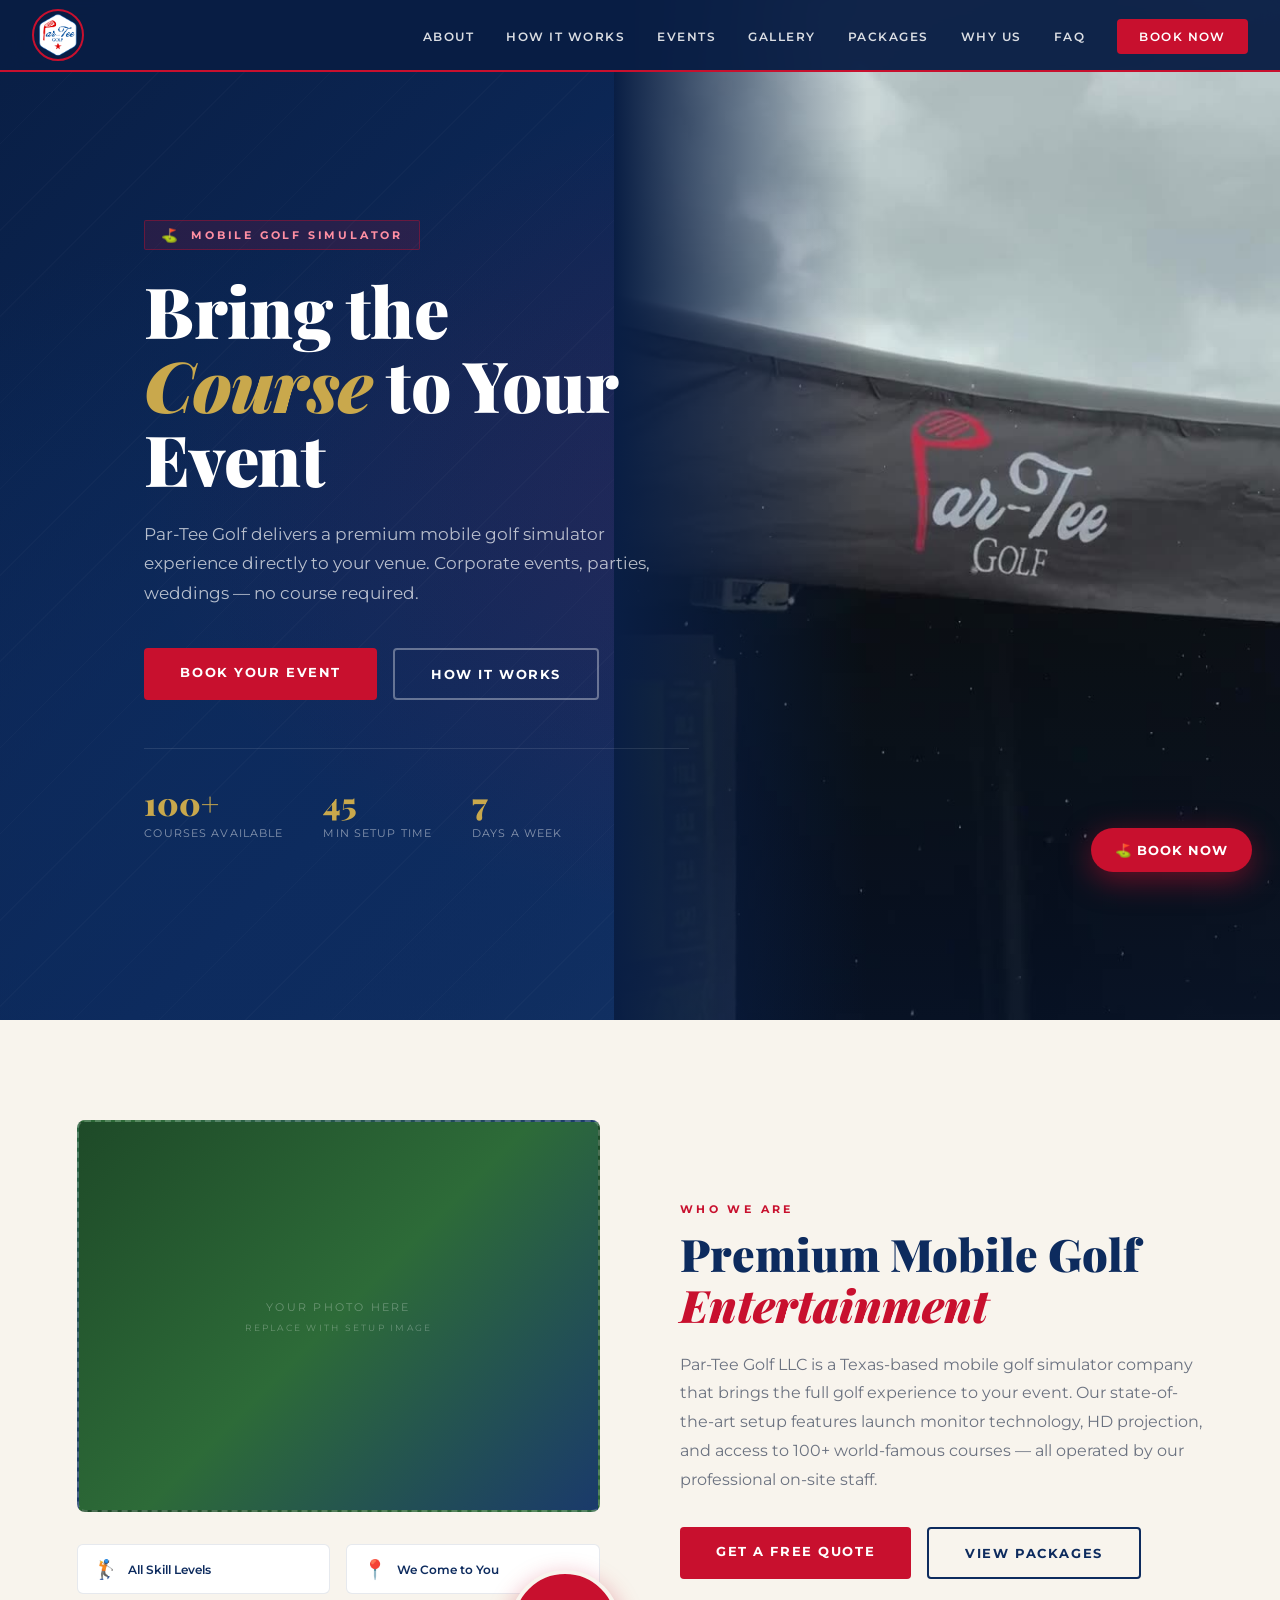
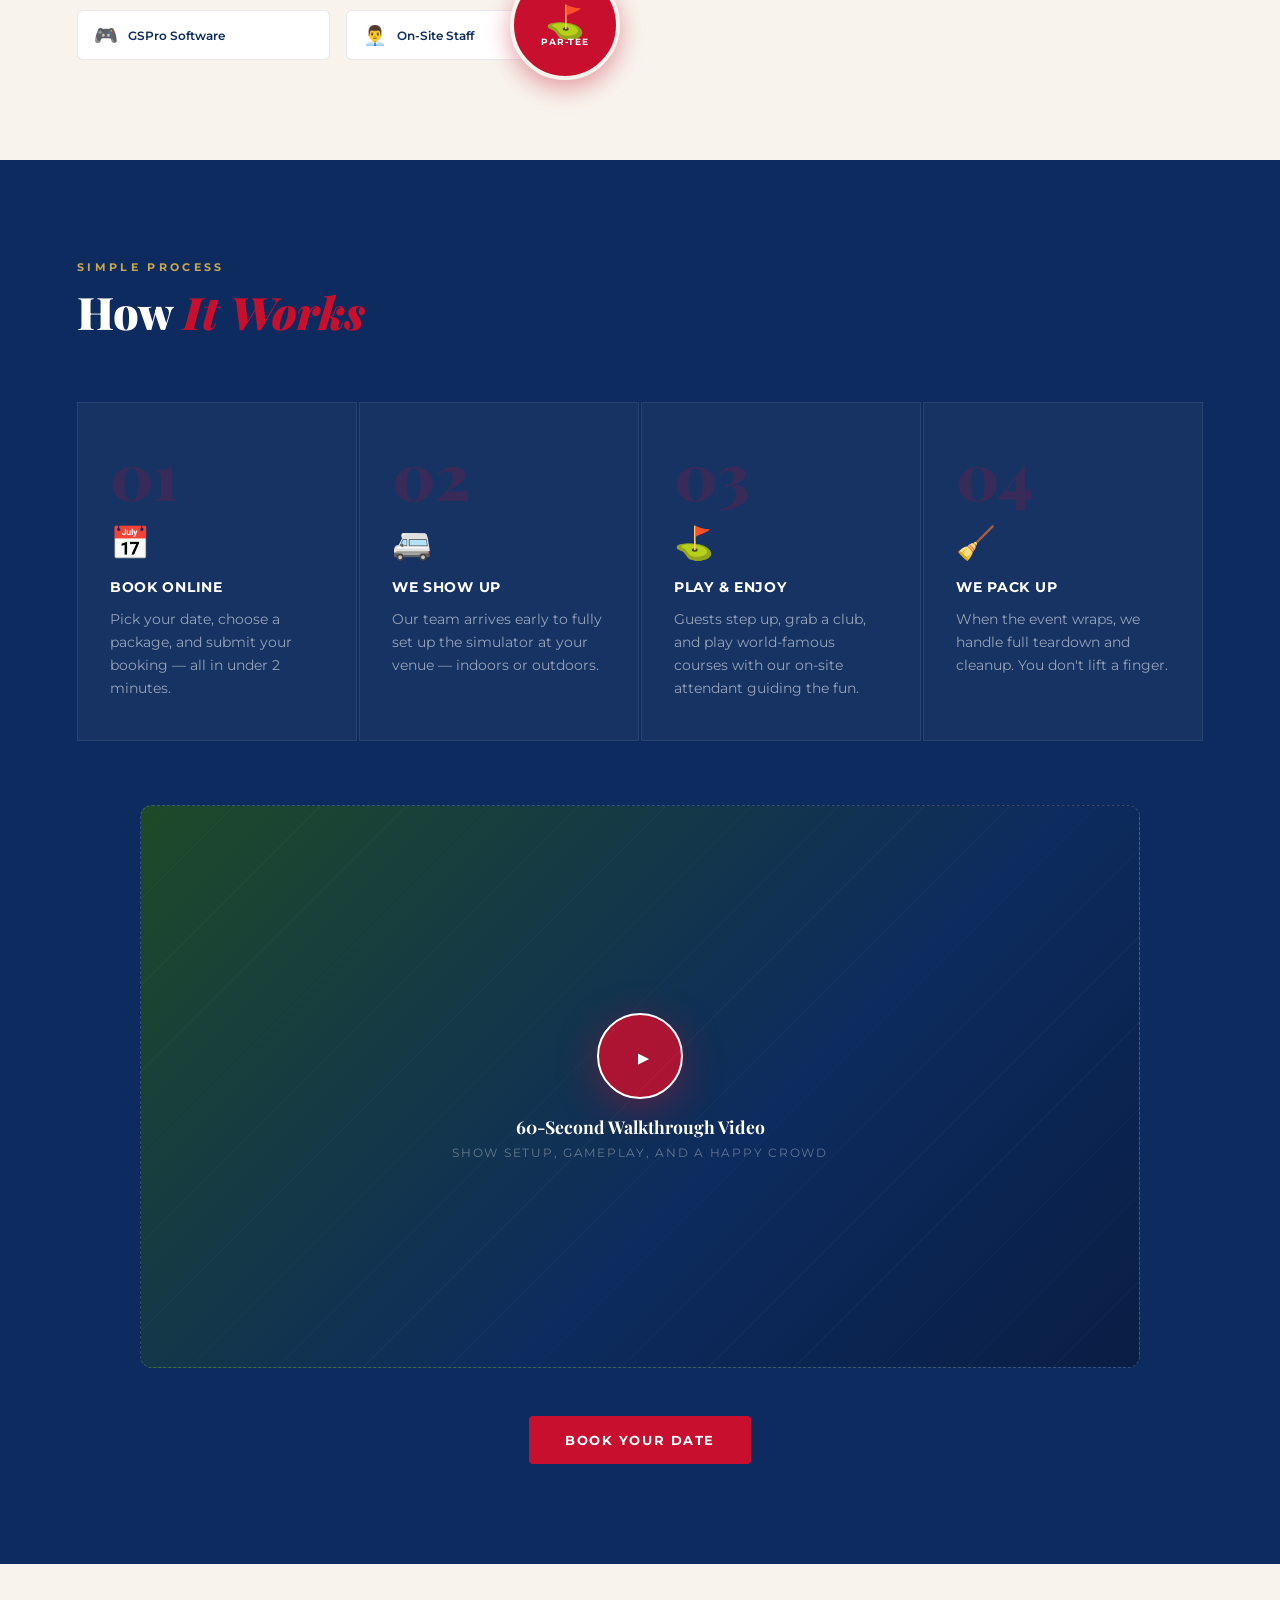
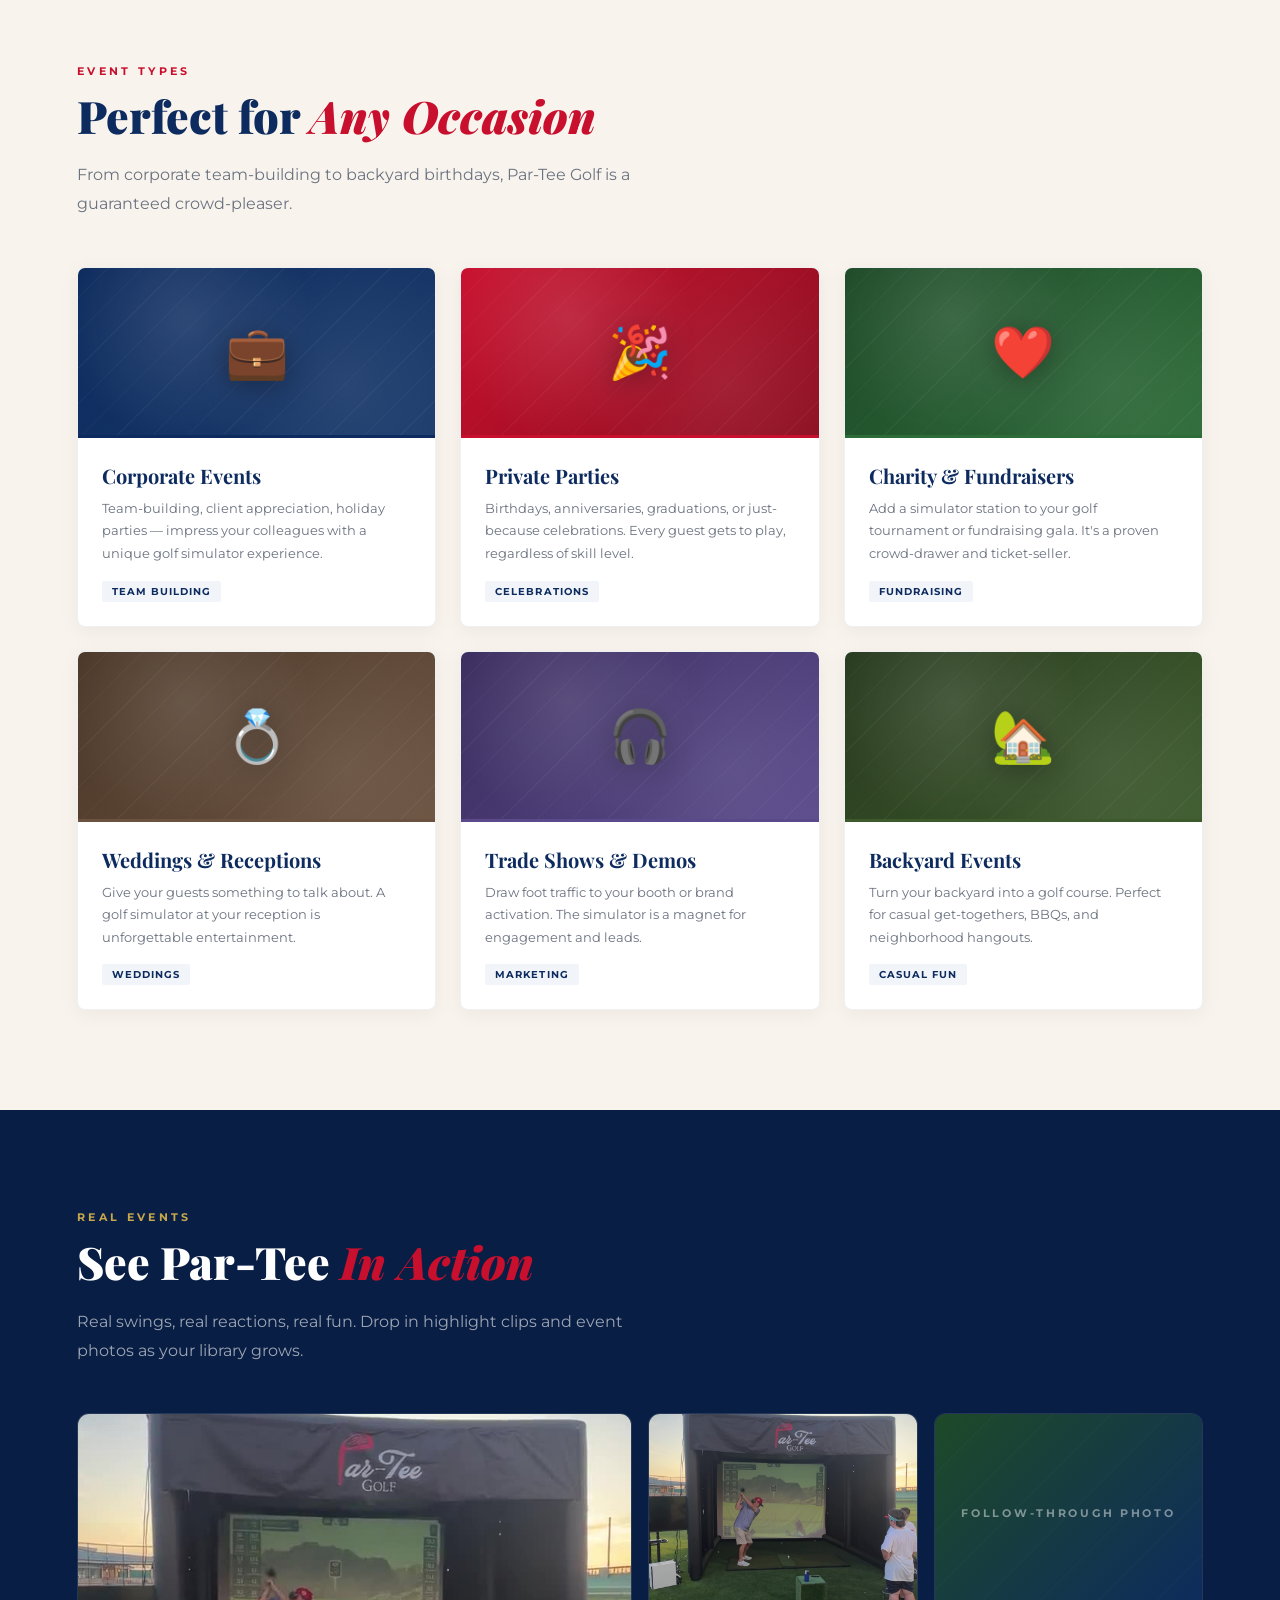
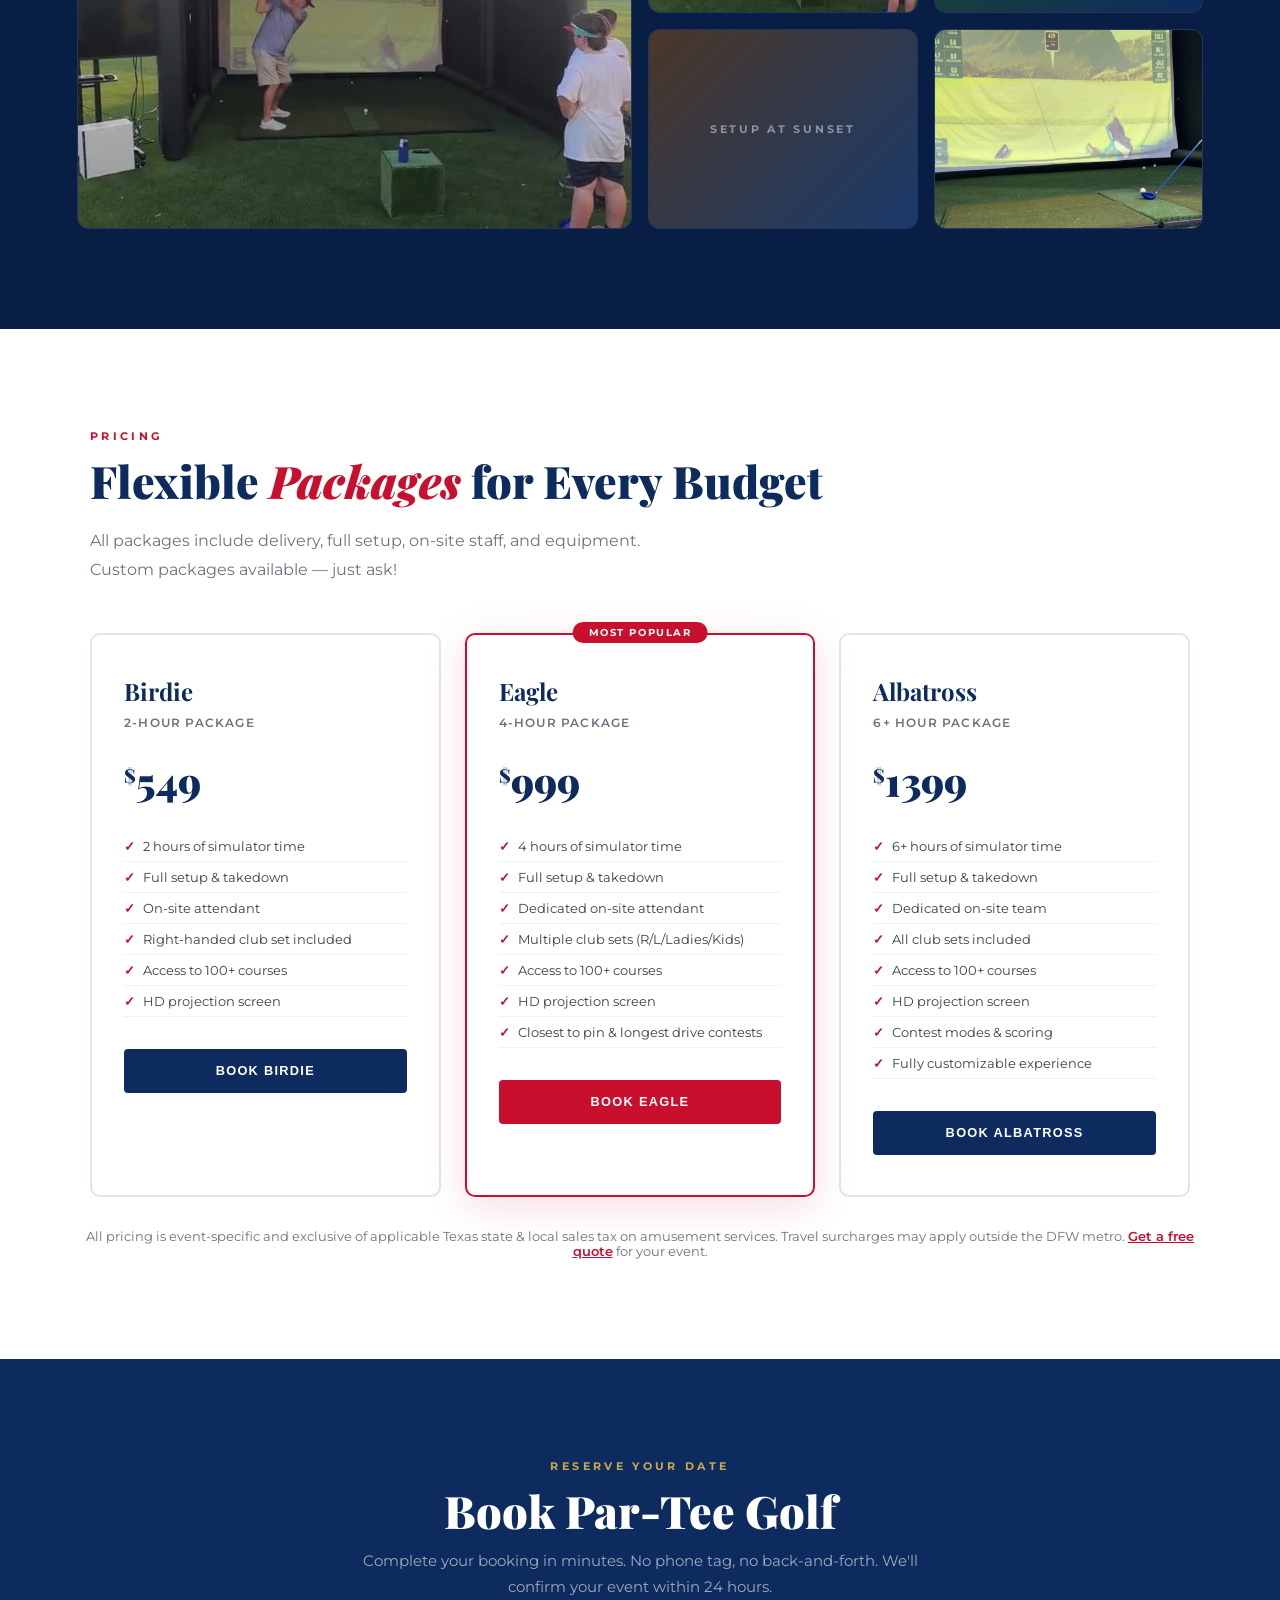
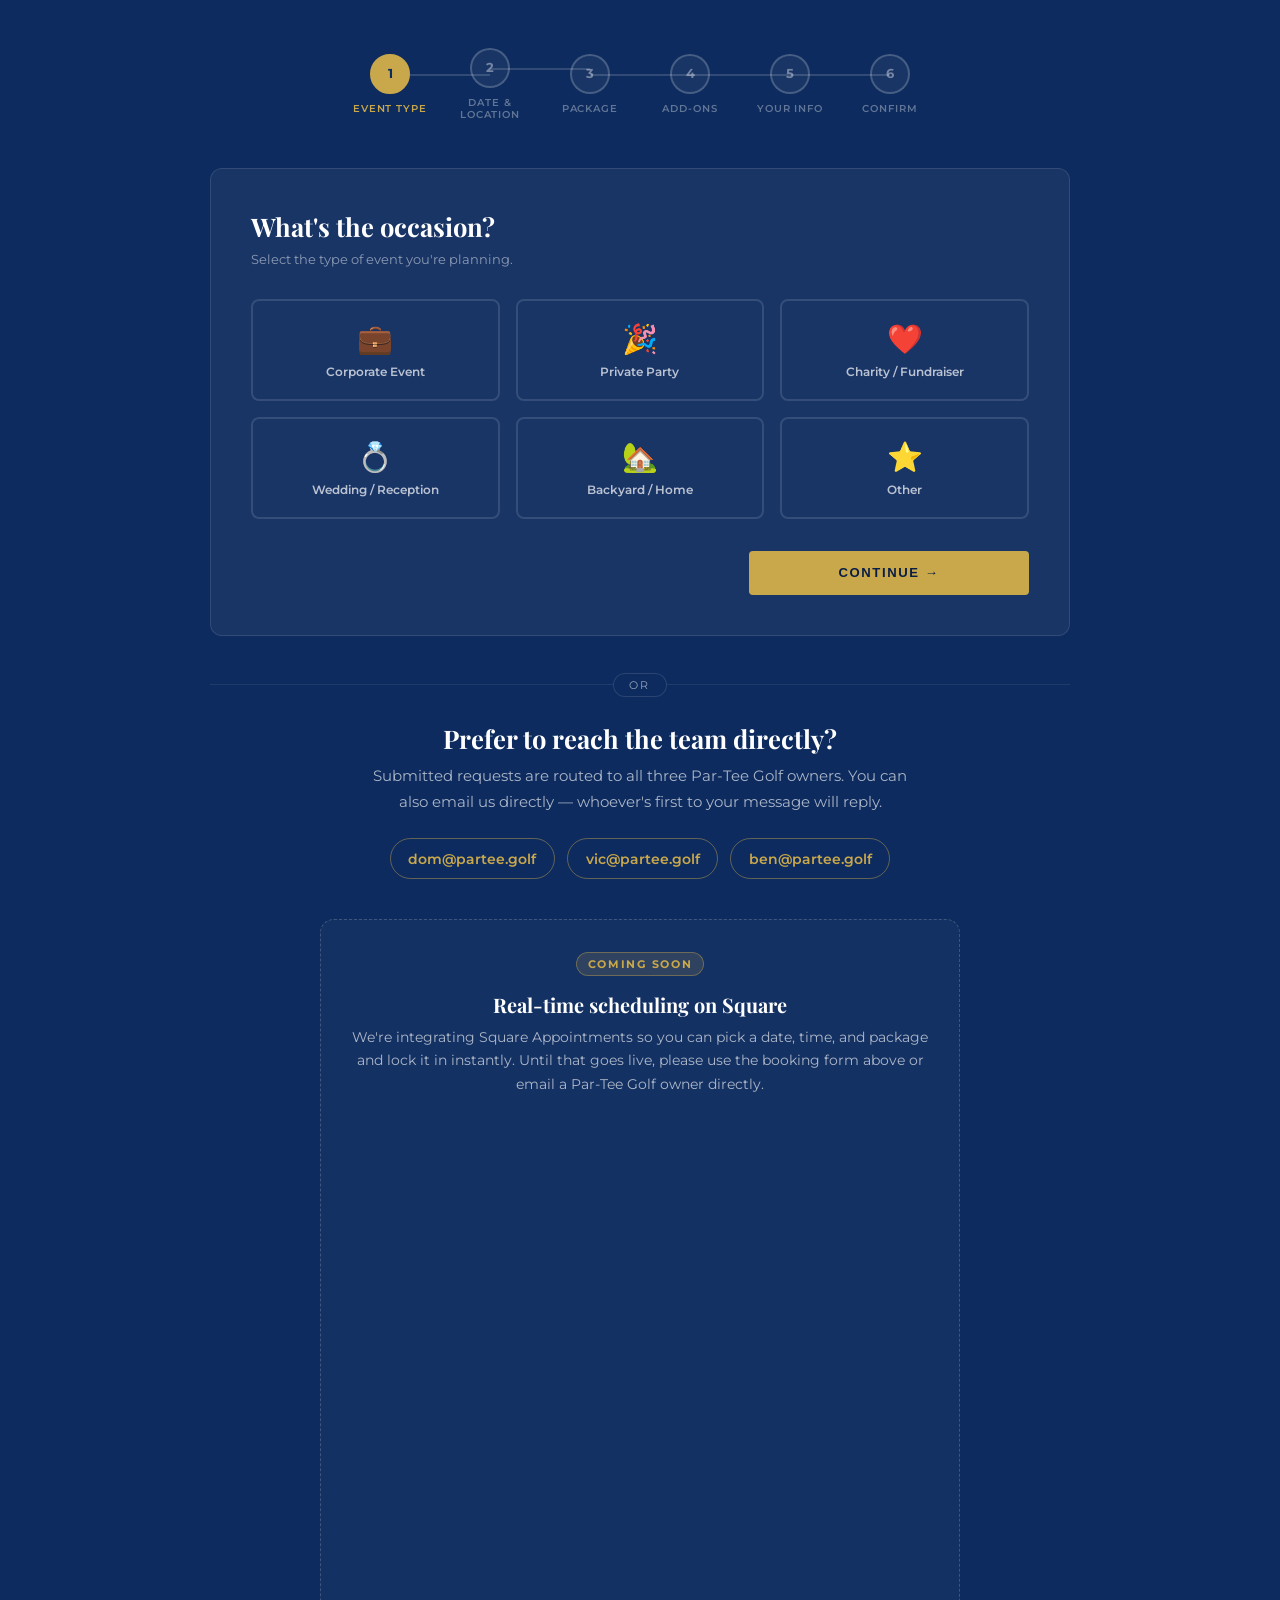
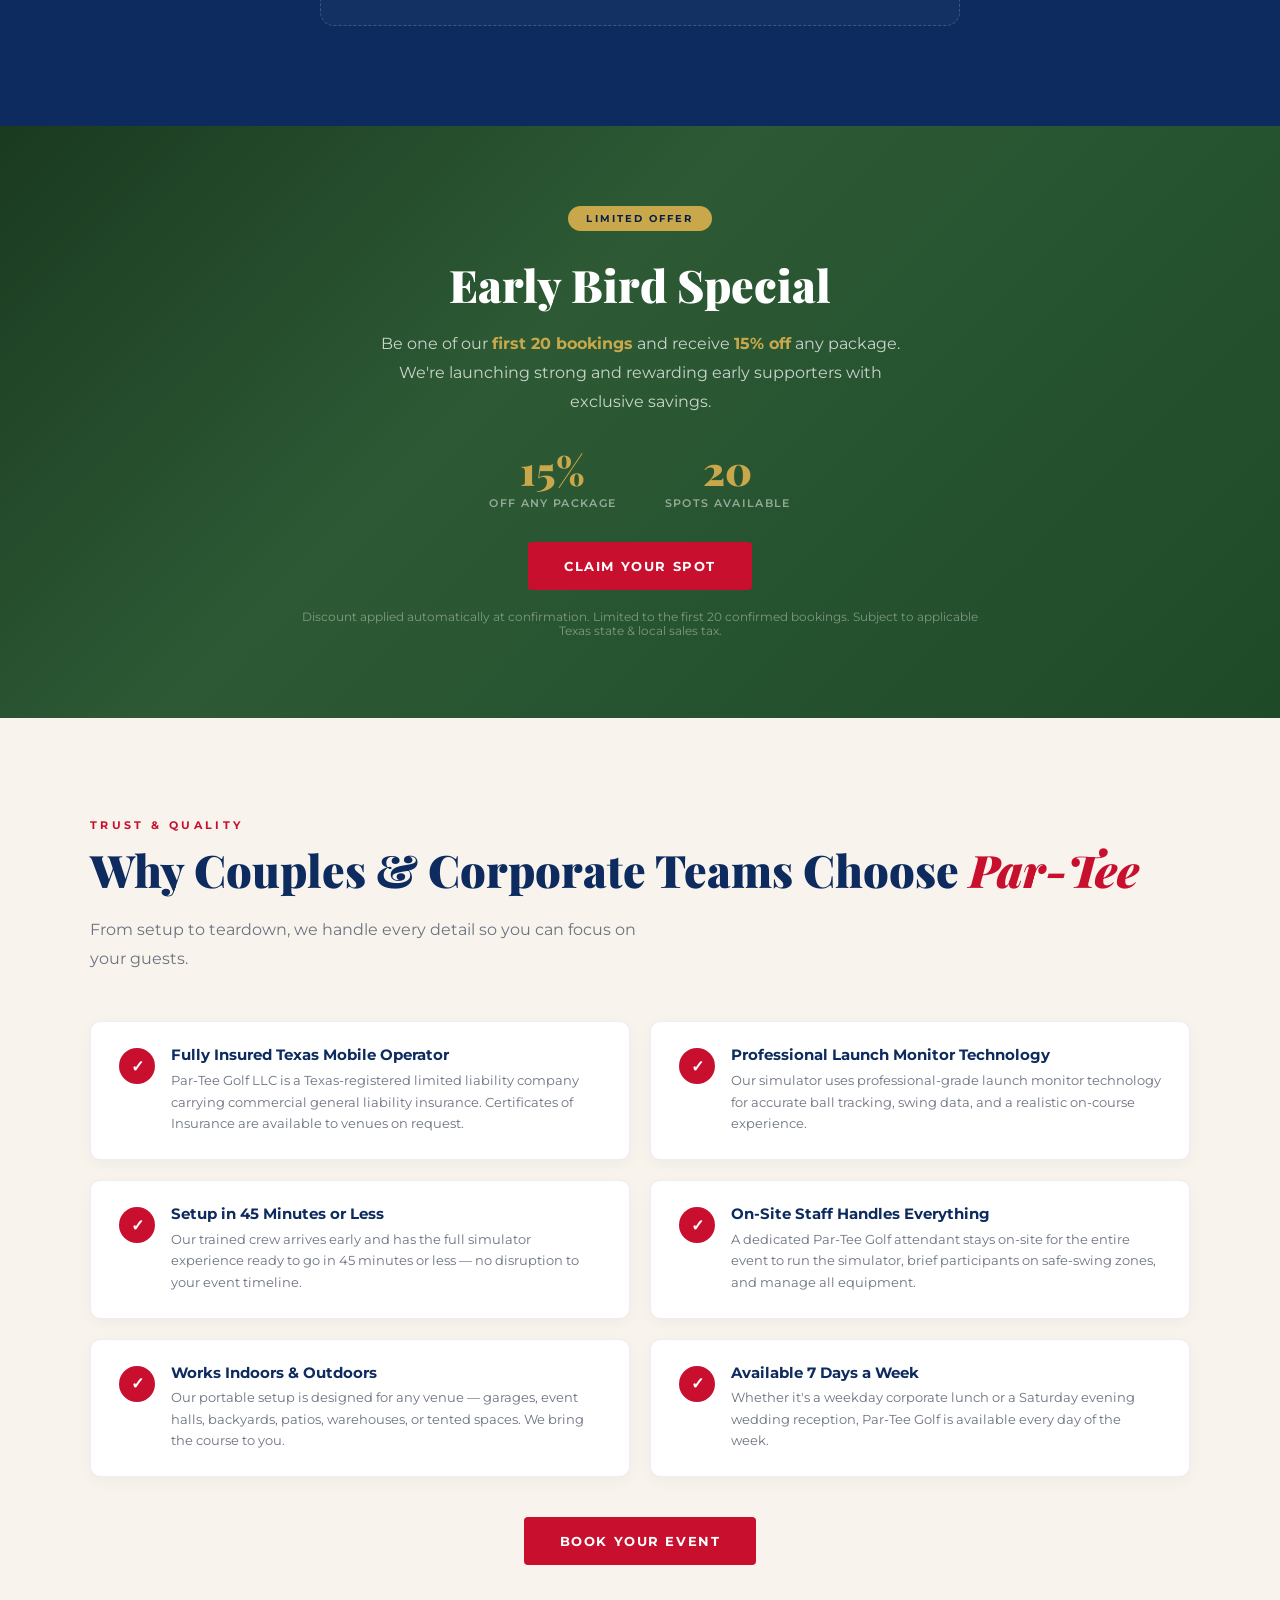
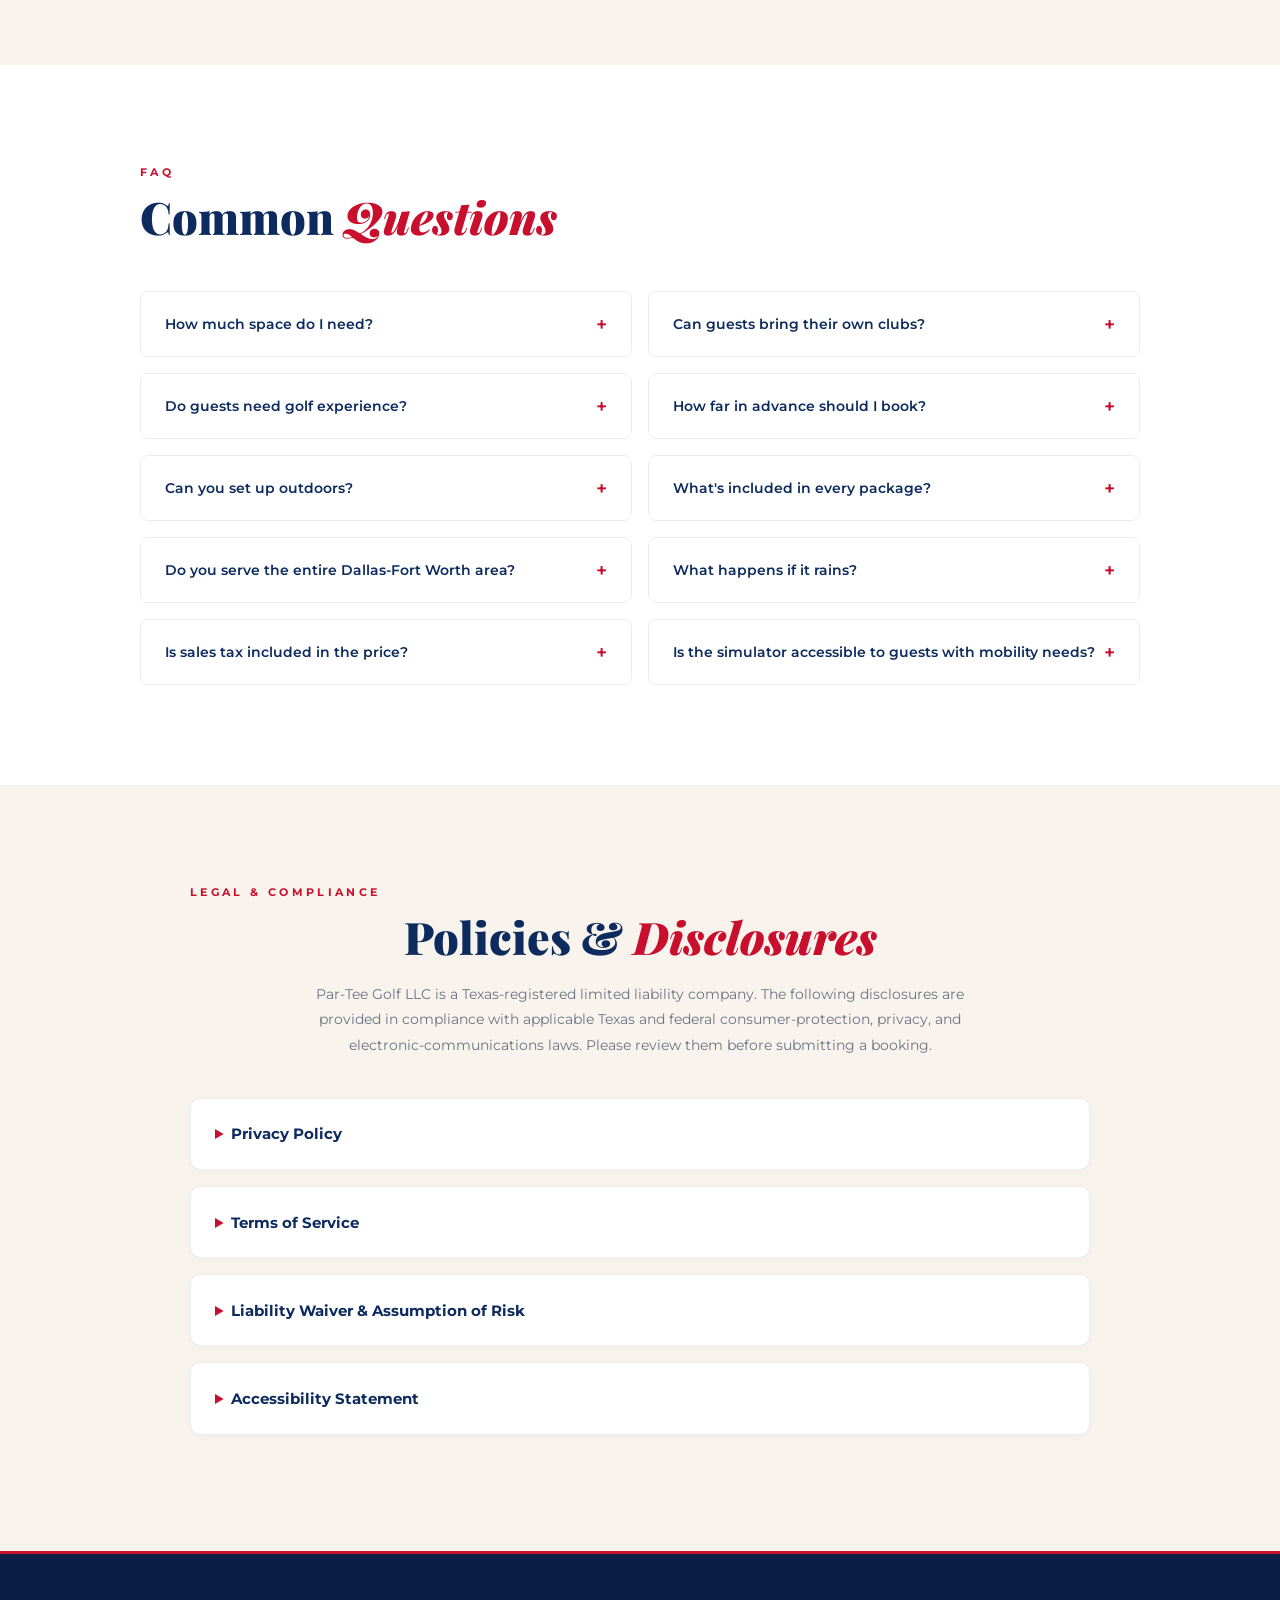
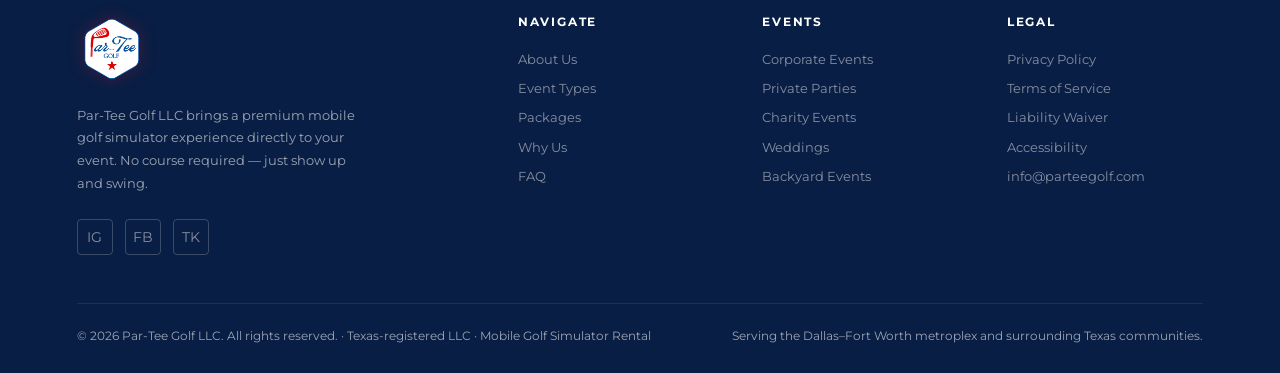
==== index.html @ 947a872c "Update booking system to direct emails and adjust simulator options (69f4acf4adc3bd19dab52507)" ====
<!DOCTYPE html>
<html lang="en" class="no-js">
<head>
<meta charset="UTF-8">
<meta name="viewport" content="width=device-width, initial-scale=1.0, viewport-fit=cover">
<meta name="theme-color" content="#091e44">
<meta name="color-scheme" content="light">
<meta name="format-detection" content="telephone=no">
<meta name="apple-mobile-web-app-capable" content="yes">
<meta name="apple-mobile-web-app-status-bar-style" content="black-translucent">
<meta name="apple-mobile-web-app-title" content="Par-Tee Golf">
<meta name="mobile-web-app-capable" content="yes">
<meta name="description" content="Par-Tee Golf LLC — Texas-based mobile golf simulator rentals for corporate events, weddings, charity tournaments, and private parties. Fully insured, on-site staff, 100+ courses.">
<meta name="robots" content="index,follow">
<title>Par-Tee Golf | Texas Mobile Golf Simulator Rental</title>
<link rel="icon" href="/favicon.ico" sizes="any">
<link rel="icon" type="image/png" sizes="32x32" href="/favicon-32x32.png">
<link rel="icon" type="image/png" sizes="16x16" href="/favicon-16x16.png">
<link rel="apple-touch-icon" sizes="180x180" href="/apple-touch-icon.png">
<link rel="canonical" href="https://partee.golf/">
<link rel="preconnect" href="https://fonts.googleapis.com">
<link rel="preconnect" href="https://fonts.gstatic.com" crossorigin>
<link href="https://fonts.googleapis.com/css2?family=Playfair+Display:wght@700;900&family=Libre+Baskerville:ital,wght@0,400;0,700;1,400&family=Montserrat:wght@400;500;600;700&display=swap" rel="stylesheet">
<link rel="stylesheet" href="styles.css?v=20260501">
<script src="boot.js?v=20260501"></script>
</head>
<body>

<a class="skip-link" href="#home">Skip to main content</a>

<noscript>
  <div class="noscript-banner" role="alert">
    JavaScript is currently disabled in your browser. The page is still readable, but the multi-step booking form needs JavaScript to work. To request an event, email
    <a href="mailto:info@parteegolf.com">info@parteegolf.com</a> or call us — we will reply within 24 hours.
  </div>
</noscript>

<!-- NAV -->
<nav aria-label="Primary">
  <a class="nav-logo" href="#home">
    <img src="logo.png" alt="Par-Tee Golf">
  </a>
  <button class="nav-toggle" id="navToggle" aria-controls="navMenu" aria-expanded="false" aria-label="Toggle navigation menu">
    <span></span><span></span><span></span>
  </button>
  <ul class="nav-links" id="navMenu">
    <li><a href="#about">About</a></li>
    <li><a href="#how">How It Works</a></li>
    <li><a href="#services">Events</a></li>
    <li><a href="#gallery">Gallery</a></li>
    <li><a href="#packages">Packages</a></li>
    <li><a href="#whychoose">Why Us</a></li>
    <li><a href="#faq">FAQ</a></li>
    <li><a href="#booking" class="nav-cta">Book Now</a></li>
  </ul>
</nav>

<!-- HERO -->
<section class="hero" id="home">
  <div class="hero-bg"></div>
  <div class="hero-lines"></div>
  <div class="hero-img-placeholder">
    <video
      class="hero-media"
      src="hero.mp4"
      poster="hero-poster.jpg"
      autoplay
      muted
      loop
      playsinline
      preload="metadata"
      aria-hidden="true"></video>
  </div>
  <div class="hero-content">
    <div class="hero-eyebrow"><span>&#9971;</span> Mobile Golf Simulator</div>
    <h1>Bring the <em>Course</em> to Your Event</h1>
    <p class="hero-sub">Par-Tee Golf delivers a premium mobile golf simulator experience directly to your venue. Corporate events, parties, weddings — no course required.</p>
    <div class="hero-btns">
      <a href="#booking" class="btn-primary">Book Your Event</a>
      <a href="#how" class="btn-outline">How It Works</a>
    </div>
    <div class="hero-stats">
      <div><div class="stat-num">100+</div><div class="stat-label">Courses Available</div></div>
      <div><div class="stat-num">45</div><div class="stat-label">Min Setup Time</div></div>
      <div><div class="stat-num">7</div><div class="stat-label">Days a Week</div></div>
    </div>
  </div>
</section>

<!-- ABOUT -->
<section class="about" id="about">
  <div class="about-grid">
    <div class="about-visual">
      <div class="about-photo">Your Photo Here<br><small>Replace with setup image</small></div>
      <div class="about-badge">&#9971;<small>Par-Tee</small></div>
      <div class="about-features">
        <div class="feature-pill"><span class="icon">&#127948;&#65039;</span> All Skill Levels</div>
        <div class="feature-pill"><span class="icon">&#128205;</span> We Come to You</div>
        <div class="feature-pill"><span class="icon">&#127918;</span> GSPro Software</div>
        <div class="feature-pill"><span class="icon">&#128104;&#8205;&#128188;</span> On-Site Staff</div>
      </div>
    </div>
    <div>
      <div class="section-eyebrow">Who We Are</div>
      <h2 class="section-title">Premium Mobile Golf <em>Entertainment</em></h2>
      <p class="section-desc">Par-Tee Golf LLC is a Texas-based mobile golf simulator company that brings the full golf experience to your event. Our state-of-the-art setup features launch monitor technology, HD projection, and access to 100+ world-famous courses — all operated by our professional on-site staff.</p>
      <div style="margin-top:2rem;display:flex;gap:1rem;flex-wrap:wrap;">
        <a href="#booking" class="btn-primary">Get a Free Quote</a>
        <a href="#packages" class="btn-outline" style="color:var(--navy);border-color:var(--navy);">View Packages</a>
      </div>
    </div>
  </div>
</section>

<!-- HOW IT WORKS -->
<section class="how" id="how">
  <div style="max-width:1200px;margin:0 auto;">
    <div class="section-eyebrow" style="color:var(--gold);">Simple Process</div>
    <h2 class="section-title">How <em>It Works</em></h2>
  </div>
  <div class="steps">
    <div class="step">
      <div class="step-num">01</div><div class="step-icon">&#128197;</div>
      <h3>Book Online</h3><p>Pick your date, choose a package, and submit your booking — all in under 2 minutes.</p>
    </div>
    <div class="step">
      <div class="step-num">02</div><div class="step-icon">&#128656;</div>
      <h3>We Show Up</h3><p>Our team arrives early to fully set up the simulator at your venue — indoors or outdoors.</p>
    </div>
    <div class="step">
      <div class="step-num">03</div><div class="step-icon">&#9971;</div>
      <h3>Play &amp; Enjoy</h3><p>Guests step up, grab a club, and play world-famous courses with our on-site attendant guiding the fun.</p>
    </div>
    <div class="step">
      <div class="step-num">04</div><div class="step-icon">&#129529;</div>
      <h3>We Pack Up</h3><p>When the event wraps, we handle full teardown and cleanup. You don't lift a finger.</p>
    </div>
  </div>
  <div class="how-video-wrap">
    <div class="how-video-placeholder" role="img" aria-label="Walkthrough video coming soon">
      <div class="play-button big" aria-hidden="true">&#9654;</div>
      <div class="how-video-label">60-Second Walkthrough Video</div>
      <small>Show setup, gameplay, and a happy crowd</small>
    </div>
  </div>
  <div style="text-align:center;margin-top:3rem;">
    <a href="#booking" class="btn-primary">Book Your Date</a>
  </div>
</section>

<!-- SERVICES -->
<section class="services" id="services">
  <div style="max-width:1200px;margin:0 auto;">
    <div class="section-eyebrow">Event Types</div>
    <h2 class="section-title">Perfect for <em>Any Occasion</em></h2>
    <p class="section-desc">From corporate team-building to backyard birthdays, Par-Tee Golf is a guaranteed crowd-pleaser.</p>
  </div>
  <div class="services-grid">
    <div class="service-card">
      <div class="service-img corp"><span class="service-icon" aria-hidden="true">&#128188;</span></div>
      <div class="service-body"><h3>Corporate Events</h3><p>Team-building, client appreciation, holiday parties — impress your colleagues with a unique golf simulator experience.</p><span class="service-tag">Team Building</span></div>
    </div>
    <div class="service-card">
      <div class="service-img party"><span class="service-icon" aria-hidden="true">&#127881;</span></div>
      <div class="service-body"><h3>Private Parties</h3><p>Birthdays, anniversaries, graduations, or just-because celebrations. Every guest gets to play, regardless of skill level.</p><span class="service-tag">Celebrations</span></div>
    </div>
    <div class="service-card">
      <div class="service-img charity"><span class="service-icon" aria-hidden="true">&#10084;&#65039;</span></div>
      <div class="service-body"><h3>Charity &amp; Fundraisers</h3><p>Add a simulator station to your golf tournament or fundraising gala. It's a proven crowd-drawer and ticket-seller.</p><span class="service-tag">Fundraising</span></div>
    </div>
    <div class="service-card">
      <div class="service-img wedding"><span class="service-icon" aria-hidden="true">&#128141;</span></div>
      <div class="service-body"><h3>Weddings &amp; Receptions</h3><p>Give your guests something to talk about. A golf simulator at your reception is unforgettable entertainment.</p><span class="service-tag">Weddings</span></div>
    </div>
    <div class="service-card">
      <div class="service-img demo"><span class="service-icon" aria-hidden="true">&#127911;</span></div>
      <div class="service-body"><h3>Trade Shows &amp; Demos</h3><p>Draw foot traffic to your booth or brand activation. The simulator is a magnet for engagement and leads.</p><span class="service-tag">Marketing</span></div>
    </div>
    <div class="service-card">
      <div class="service-img backyard"><span class="service-icon" aria-hidden="true">&#127969;</span></div>
      <div class="service-body"><h3>Backyard Events</h3><p>Turn your backyard into a golf course. Perfect for casual get-togethers, BBQs, and neighborhood hangouts.</p><span class="service-tag">Casual Fun</span></div>
    </div>
  </div>
</section>

<!-- GALLERY / IN ACTION -->
<section class="gallery" id="gallery">
  <div style="max-width:1200px;margin:0 auto;">
    <div class="section-eyebrow">Real Events</div>
    <h2 class="section-title">See Par-Tee <em>In Action</em></h2>
    <p class="section-desc">Real swings, real reactions, real fun. Drop in highlight clips and event photos as your library grows.</p>
  </div>
  <div class="gallery-grid">
    <div class="gallery-tile feature">
      <video
        src="gallery-featured.mp4"
        poster="gallery-featured-poster.jpg"
        autoplay muted loop playsinline preload="metadata"
        aria-label="Par-Tee Golf simulator at sunset event"></video>
    </div>
    <div class="gallery-tile">
      <img src="gallery-1-backswing.jpg" alt="Player at the top of the backswing in the Par-Tee Golf simulator" loading="lazy">
    </div>
    <div class="gallery-tile">
      <div class="media-placeholder photo grad-2"><span class="media-label">Follow-Through Photo</span></div>
    </div>
    <div class="gallery-tile">
      <div class="media-placeholder photo grad-3"><span class="media-label">Setup at Sunset</span></div>
    </div>
    <div class="gallery-tile">
      <img src="gallery-4-tech.jpg" alt="Close-up of the simulator screen with launch monitor stat overlay" loading="lazy">
    </div>
  </div>
</section>

<!-- PACKAGES -->
<section class="packages" id="packages">
  <div style="max-width:1100px;margin:0 auto;">
    <div class="section-eyebrow">Pricing</div>
    <h2 class="section-title">Flexible <em>Packages</em> for Every Budget</h2>
    <p class="section-desc">All packages include delivery, full setup, on-site staff, and equipment. Custom packages available — just ask!</p>
  </div>
  <div class="packages-grid">
    <div class="pkg">
      <div class="pkg-name">Birdie</div>
      <div class="pkg-duration">2-Hour Package</div>
      <div class="pkg-price"><sup>$</sup>549</div>
      <ul class="pkg-features">
        <li>2 hours of simulator time</li>
        <li>Full setup &amp; takedown</li>
        <li>On-site attendant</li>
        <li>Right-handed club set included</li>
        <li>Access to 100+ courses</li>
        <li>HD projection screen</li>
      </ul>
      <button type="button" class="btn-pkg" data-pkg="Birdie">Book Birdie</button>
    </div>
    <div class="pkg featured">
      <div class="pkg-badge">Most Popular</div>
      <div class="pkg-name">Eagle</div>
      <div class="pkg-duration">4-Hour Package</div>
      <div class="pkg-price"><sup>$</sup>999</div>
      <ul class="pkg-features">
        <li>4 hours of simulator time</li>
        <li>Full setup &amp; takedown</li>
        <li>Dedicated on-site attendant</li>
        <li>Multiple club sets (R/L/Ladies/Kids)</li>
        <li>Access to 100+ courses</li>
        <li>HD projection screen</li>
        <li>Closest to pin &amp; longest drive contests</li>
      </ul>
      <button type="button" class="btn-pkg" data-pkg="Eagle">Book Eagle</button>
    </div>
    <div class="pkg">
      <div class="pkg-name">Albatross</div>
      <div class="pkg-duration">6+ Hour Package</div>
      <div class="pkg-price"><sup>$</sup>1399</div>
      <ul class="pkg-features">
        <li>6+ hours of simulator time</li>
        <li>Full setup &amp; takedown</li>
        <li>Dedicated on-site team</li>
        <li>All club sets included</li>
        <li>Access to 100+ courses</li>
        <li>HD projection screen</li>
        <li>Contest modes &amp; scoring</li>
        <li>Fully customizable experience</li>
      </ul>
      <button type="button" class="btn-pkg" data-pkg="Albatross">Book Albatross</button>
    </div>
  </div>
  <p style="text-align:center;margin-top:2rem;font-size:.8rem;color:var(--gray);">All pricing is event-specific and exclusive of applicable Texas state &amp; local sales tax on amusement services. Travel surcharges may apply outside the DFW metro. <a href="#booking" style="color:var(--red);font-weight:600;">Get a free quote</a> for your event.</p>
</section>

<!-- BOOKING -->
<section class="booking" id="booking">
  <div class="booking-wrap">
    <div class="section-eyebrow">Reserve Your Date</div>
    <h2 class="section-title" style="text-align:center;margin-bottom:.75rem;">Book Par-Tee Golf</h2>
    <p class="booking-sub">Complete your booking in minutes. No phone tag, no back-and-forth. We'll confirm your event within 24 hours.</p>

    <!-- Progress -->
    <div class="progress-track" id="progressTrack">
      <div class="prog-step active" id="ps1"><div class="prog-dot">1</div><div class="prog-label">Event Type</div></div>
      <div class="prog-step" id="ps2"><div class="prog-dot">2</div><div class="prog-label">Date &amp; Location</div></div>
      <div class="prog-step" id="ps3"><div class="prog-dot">3</div><div class="prog-label">Package</div></div>
      <div class="prog-step" id="ps4"><div class="prog-dot">4</div><div class="prog-label">Add-Ons</div></div>
      <div class="prog-step" id="ps5"><div class="prog-dot">5</div><div class="prog-label">Your Info</div></div>
      <div class="prog-step" id="ps6"><div class="prog-dot">6</div><div class="prog-label">Confirm</div></div>
    </div>

    <form
      id="bookingForm"
      name="booking"
      method="POST"
      data-netlify="true"
      netlify-honeypot="bot-field"
      class="booking-form-wrap" >
      <input type="hidden" name="form-name" value="booking">
      <input type="hidden" name="subject" data-remove-prefix value="New Par-Tee Golf booking request">
      <p class="hp-field" aria-hidden="true">
        <label>Don't fill this out if you're human: <input name="bot-field" tabindex="-1" autocomplete="off"></label>
      </p>

      <input type="hidden" name="eventType" id="eventTypeHidden">
      <input type="hidden" name="package" id="packageHidden">
      <input type="hidden" name="addons" id="addonsHidden">
      <input type="hidden" name="eventDate" id="eventDateHidden">
      <input type="hidden" name="eventTime" id="eventTimeHidden">

      <div id="bookingFormWrap">

      <!-- PANEL 1: Event Type -->
      <div class="form-panel active" id="panel1">
        <div class="panel-title">What's the occasion?</div>
        <div class="panel-sub">Select the type of event you're planning.</div>
        <div class="event-picker" id="eventPicker">
          <button type="button" class="event-option" data-event="Corporate Event"><span class="ev-icon" aria-hidden="true">&#128188;</span><span class="ev-label">Corporate Event</span></button>
          <button type="button" class="event-option" data-event="Private Party"><span class="ev-icon" aria-hidden="true">&#127881;</span><span class="ev-label">Private Party</span></button>
          <button type="button" class="event-option" data-event="Charity / Fundraiser"><span class="ev-icon" aria-hidden="true">&#10084;&#65039;</span><span class="ev-label">Charity / Fundraiser</span></button>
          <button type="button" class="event-option" data-event="Wedding / Reception"><span class="ev-icon" aria-hidden="true">&#128141;</span><span class="ev-label">Wedding / Reception</span></button>
          <button type="button" class="event-option" data-event="Backyard / Home"><span class="ev-icon" aria-hidden="true">&#127969;</span><span class="ev-label">Backyard / Home</span></button>
          <button type="button" class="event-option" data-event="Other"><span class="ev-icon" aria-hidden="true">&#11088;</span><span class="ev-label">Other</span></button>
        </div>
        <div class="form-nav">
          <div></div>
          <button type="button" class="btn-next" data-goto="2">Continue &#8594;</button>
        </div>
      </div>

      <!-- PANEL 2: Date & Location -->
      <div class="form-panel" id="panel2">
        <div class="panel-title">When &amp; Where?</div>
        <div class="panel-sub">Pick a date from the calendar and choose a time slot.</div>

        <div class="cal-wrap">
          <div class="cal-header">
            <button type="button" class="cal-nav" id="calPrev" aria-label="Previous month">&#8249;</button>
            <h4 id="calMonthLabel"></h4>
            <button type="button" class="cal-nav" id="calNext" aria-label="Next month">&#8250;</button>
          </div>
          <div class="cal-grid" id="calGrid"></div>
          <div class="cal-note">Dates available up to 6 months out. For bookings beyond that, please call us.</div>
        </div>

        <div class="form-group" style="margin-bottom:1.5rem;">
          <label>Preferred Start Time *</label>
          <div class="time-slots" id="timeSlots">
            <button type="button" class="time-slot" data-time="9:00 AM">9:00 AM</button>
            <button type="button" class="time-slot" data-time="10:00 AM">10:00 AM</button>
            <button type="button" class="time-slot" data-time="11:00 AM">11:00 AM</button>
            <button type="button" class="time-slot" data-time="12:00 PM">12:00 PM</button>
            <button type="button" class="time-slot" data-time="1:00 PM">1:00 PM</button>
            <button type="button" class="time-slot" data-time="2:00 PM">2:00 PM</button>
            <button type="button" class="time-slot" data-time="3:00 PM">3:00 PM</button>
            <button type="button" class="time-slot" data-time="4:00 PM">4:00 PM</button>
            <button type="button" class="time-slot" data-time="5:00 PM">5:00 PM</button>
            <button type="button" class="time-slot" data-time="6:00 PM">6:00 PM</button>
            <button type="button" class="time-slot" data-time="7:00 PM">7:00 PM</button>
            <button type="button" class="time-slot" data-time="8:00 PM">8:00 PM</button>
          </div>
        </div>

        <div class="form-row">
          <div class="form-group">
            <label for="guestCount">Expected Guests *</label>
            <select id="guestCount" name="guestCount" autocomplete="off">
              <option value="">Select range</option>
              <option>10 – 25 guests</option>
              <option>25 – 50 guests</option>
              <option>50 – 100 guests</option>
              <option>100+ guests</option>
            </select>
          </div>
          <div class="form-group">
            <label for="indoorOutdoor">Indoor or Outdoor?</label>
            <select id="indoorOutdoor" name="indoorOutdoor" autocomplete="off">
              <option value="">Select</option>
              <option>Indoor</option>
              <option>Outdoor</option>
              <option>Not sure yet</option>
            </select>
          </div>
        </div>
        <div class="form-row full">
          <div class="form-group">
            <label for="address">Event Address / Venue *</label>
            <input type="text" id="address" name="address" placeholder="123 Main St, City, TX" autocomplete="street-address" maxlength="200">
          </div>
        </div>
        <div class="form-nav">
          <button type="button" class="btn-back" data-goto="1">&#8592; Back</button>
          <button type="button" class="btn-next" data-goto="3">Continue &#8594;</button>
        </div>
      </div>

      <!-- PANEL 3: Package -->
      <div class="form-panel" id="panel3">
        <div class="panel-title">Choose Your Package</div>
        <div class="panel-sub">All packages include setup, staffing, and full equipment. Pricing quoted after submission.</div>
        <div class="pkg-picker" id="pkgPicker">
          <button type="button" class="pkg-option" data-pkg="Birdie"><span class="po-name">&#128038; Birdie</span><span class="po-duration">2 Hours</span><span class="po-price">$549</span></button>
          <button type="button" class="pkg-option" data-pkg="Eagle"><span class="po-name">&#129413; Eagle — Most Popular</span><span class="po-duration">4 Hours</span><span class="po-price">$999</span></button>
          <button type="button" class="pkg-option" data-pkg="Albatross"><span class="po-name">&#127775; Albatross</span><span class="po-duration">6+ Hours</span><span class="po-price">$1399</span></button>
          <button type="button" class="pkg-option" data-pkg="Custom"><span class="po-name">&#9999;&#65039; Custom Package</span><span class="po-duration">Your choice</span><span class="po-price">Let's talk</span></button>
        </div>
        <div class="form-nav">
          <button type="button" class="btn-back" data-goto="2">&#8592; Back</button>
          <button type="button" class="btn-next" data-goto="4">Continue &#8594;</button>
        </div>
      </div>

      <!-- PANEL 4: Add-Ons -->
      <div class="form-panel" id="panel4">
        <div class="panel-title">Customize Your Experience</div>
        <div class="panel-sub">Select any add-ons to enhance your event. All are optional.</div>
        <div class="addon-picker" id="addonPicker">
          <label class="addon-check">
            <input type="checkbox" name="addon" value="Extra Hour ($249)">
            <span class="addon-check-box">
              <span class="addon-check-icon" aria-hidden="true">&#9201;</span>
              <span class="addon-check-info">
                <strong>Extra Hour</strong>
                <span>Extend the fun with an additional hour of simulator time.</span>
              </span>
              <span class="addon-check-price">$249</span>
            </span>
          </label>
          <label class="addon-check">
            <input type="checkbox" name="addon" value="Contest Package (+$150)">
            <span class="addon-check-box">
              <span class="addon-check-icon" aria-hidden="true">&#127942;</span>
              <span class="addon-check-info">
                <strong>Contest Package</strong>
                <span>Closest-to-pin, longest-drive, and scoring leaderboards.</span>
              </span>
              <span class="addon-check-price">+$150</span>
            </span>
          </label>
          <label class="addon-check">
            <input type="checkbox" name="addon" value="Highlight Reel (+$100)">
            <span class="addon-check-box">
              <span class="addon-check-icon" aria-hidden="true">&#128250;</span>
              <span class="addon-check-info">
                <strong>Video Recording &amp; Highlight Reel</strong>
                <span>Shareable content emailed within 24 hours. Great for memories!</span>
              </span>
              <span class="addon-check-price">+$100</span>
            </span>
          </label>
        </div>
        <div class="form-group" style="margin-top:1rem;">
          <label for="addonNotes">Special requests or notes</label>
          <textarea id="addonNotes" name="addonNotes" maxlength="1000" placeholder="e.g. Left-handed clubs needed, specific courses..."></textarea>
        </div>
        <div class="form-nav">
          <button type="button" class="btn-back" data-goto="3">&#8592; Back</button>
          <button type="button" class="btn-next" data-goto="5">Continue &#8594;</button>
        </div>
      </div>

      <!-- PANEL 5: Contact Info -->
      <div class="form-panel" id="panel5">
        <div class="panel-title">Your Contact Info</div>
        <div class="panel-sub">So we can confirm your booking and send details.</div>
        <div class="form-row">
          <div class="form-group"><label for="firstName">First Name *</label><input type="text" id="firstName" name="firstName" placeholder="Jane" autocomplete="given-name" maxlength="60"></div>
          <div class="form-group"><label for="lastName">Last Name *</label><input type="text" id="lastName" name="lastName" placeholder="Smith" autocomplete="family-name" maxlength="60"></div>
        </div>
        <div class="form-row">
          <div class="form-group"><label for="email">Email Address *</label><input type="email" id="email" name="email" placeholder="jane@example.com" autocomplete="email" maxlength="120"></div>
          <div class="form-group"><label for="phone">Phone Number *</label><input type="tel" id="phone" name="phone" placeholder="(555) 000-0000" autocomplete="tel" maxlength="25"></div>
        </div>
        <div class="form-row full">
          <div class="form-group">
            <label for="referral">How did you hear about us?</label>
            <select id="referral" name="referral" autocomplete="off">
              <option value="">Select...</option>
              <option>Google Search</option>
              <option>Instagram</option>
              <option>Facebook</option>
              <option>Friend / Word of Mouth</option>
              <option>Attended a Par-Tee Golf Event</option>
              <option>Other</option>
            </select>
          </div>
        </div>

        <div class="consent-block">
          <label class="consent-check">
            <input type="checkbox" id="consentContact" name="consentContact" value="yes" required>
            <span><strong>Contact consent (TCPA / CAN-SPAM):</strong> I agree to receive booking-related calls, texts, and emails from Par-Tee Golf LLC at the number and address provided. Message &amp; data rates may apply. I can opt out at any time by replying STOP or contacting <a href="mailto:info@parteegolf.com">info@parteegolf.com</a>.</span>
          </label>
          <label class="consent-check">
            <input type="checkbox" id="consentWaiver" name="consentWaiver" value="yes" required>
            <span><strong>Liability acknowledgement:</strong> I have read the <a href="#waiver">Liability Waiver &amp; Assumption of Risk</a>, <a href="#terms">Terms of Service</a>, and <a href="#privacy">Privacy Policy</a>, and I understand that golf-swing activities carry inherent risks of injury or property damage. I agree to ensure all event participants are advised of these terms.</span>
          </label>
          <label class="consent-check">
            <input type="checkbox" id="consentAge" name="consentAge" value="yes" required>
            <span>I confirm I am at least 18 years of age and authorized to make this booking on behalf of the venue / hosting party.</span>
          </label>
        </div>

        <div class="form-nav">
          <button type="button" class="btn-back" data-goto="4">&#8592; Back</button>
          <button type="button" class="btn-next" data-goto="6">Review Booking &#8594;</button>
        </div>
      </div>

      <!-- PANEL 6: Confirm -->
      <div class="form-panel" id="panel6">
        <div class="panel-title">Review &amp; Confirm</div>
        <div class="panel-sub">Everything look good? Submit your request and we'll reach out within 24 hours to confirm.</div>
        <div class="confirm-box" id="confirmBox"></div>
        <p style="font-size:.75rem;color:rgba(255,255,255,.5);margin-bottom:1.5rem;">By submitting you agree to be contacted by Par-Tee Golf LLC regarding your event booking. No charges are made at this step. Final pricing will be confirmed in writing before any payment is collected. Submissions are protected by anti-spam screening and transmitted over an encrypted (HTTPS) connection.</p>
        <div class="form-nav">
          <button type="button" class="btn-back" data-goto="5">&#8592; Back</button>
          <button type="submit" class="btn-submit" id="bookingSubmitBtn">&#127948;&#65039; Confirm Request</button>
        </div>
      </div>

      </div>
    </form>

    <!-- SUCCESS -->
    <div class="booking-success" id="bookingSuccess" role="status" aria-live="polite">
      <div class="success-icon">&#9971;</div>
      <h3>You're on the Tee!</h3>
      <p>Thanks for booking with Par-Tee Golf! We've received your request and will be in touch within 24 hours to confirm all the details.</p>
      <a href="#home" class="btn-primary" style="display:inline-block;">Back to Home</a>
    </div>

    <!-- ERROR -->
    <div class="booking-error" id="bookingError" role="alert" aria-live="assertive" hidden>
      <h3>We couldn't submit your booking</h3>
      <p id="bookingErrorMsg">Please check your internet connection and try again, or email us at <a href="mailto:info@parteegolf.com">info@parteegolf.com</a>.</p>
      <button type="button" class="btn-outline" id="bookingRetry">Try Again</button>
    </div>

    <!-- ALTERNATE BOOKING / DIRECT CONTACT -->
    <div class="booking-alt" id="bookingAlt" aria-labelledby="bookingAltTitle">
      <div class="booking-alt-or"><span>or</span></div>
      <h3 id="bookingAltTitle">Prefer to reach the team directly?</h3>
      <p class="booking-alt-desc">Submitted requests are routed to all three Par-Tee Golf owners. You can also email us directly — whoever's first to your message will reply.</p>
      <ul class="booking-alt-emails">
        <li><a href="mailto:dom@partee.golf?subject=Par-Tee%20Golf%20Booking%20Inquiry">dom@partee.golf</a></li>
        <li><a href="mailto:vic@partee.golf?subject=Par-Tee%20Golf%20Booking%20Inquiry">vic@partee.golf</a></li>
        <li><a href="mailto:ben@partee.golf?subject=Par-Tee%20Golf%20Booking%20Inquiry">ben@partee.golf</a></li>
      </ul>

      <!--
        SQUARE APPOINTMENTS PLACEHOLDER
        Once your Square Appointments service is live, paste the Square-provided embed
        snippet (an <iframe> or <script>) inside the .square-embed div below and remove
        the placeholder copy. The container is pre-styled and responsive.
        Docs: https://developer.squareup.com/docs/appointments-api/overview
      -->
      <div class="square-booking" id="squareBooking">
        <div class="square-badge">Coming soon</div>
        <h4>Real-time scheduling on Square</h4>
        <p>We're integrating Square Appointments so you can pick a date, time, and package and lock it in instantly. Until that goes live, please use the booking form above or email a Par-Tee Golf owner directly.</p>
        <div class="square-embed" data-square-embed>
          <!-- Paste Square Appointments embed here when ready -->
        </div>
      </div>
    </div>

  </div>
</section>

<!-- EARLY BIRD SPECIAL -->
<section class="earlybird" id="earlybird">
  <div class="earlybird-wrap">
    <div class="earlybird-badge">Limited Offer</div>
    <h2 class="earlybird-title">Early Bird Special</h2>
    <p class="earlybird-desc">Be one of our <strong>first 20 bookings</strong> and receive <strong>15% off</strong> any package. We're launching strong and rewarding early supporters with exclusive savings.</p>
    <div class="earlybird-details">
      <div class="earlybird-stat"><span class="earlybird-num">15%</span><span class="earlybird-label">Off Any Package</span></div>
      <div class="earlybird-stat"><span class="earlybird-num">20</span><span class="earlybird-label">Spots Available</span></div>
    </div>
    <a href="#booking" class="btn-primary">Claim Your Spot</a>
    <p class="earlybird-fine">Discount applied automatically at confirmation. Limited to the first 20 confirmed bookings. Subject to applicable Texas state &amp; local sales tax.</p>
  </div>
</section>

<!-- WHY CHOOSE PAR-TEE -->
<section class="why-choose" id="whychoose">
  <div style="max-width:1100px;margin:0 auto;">
    <div class="section-eyebrow">Trust &amp; Quality</div>
    <h2 class="section-title">Why Couples &amp; Corporate Teams Choose <em>Par-Tee</em></h2>
    <p class="section-desc">From setup to teardown, we handle every detail so you can focus on your guests.</p>
  </div>
  <div class="why-grid">
    <div class="why-item">
      <span class="why-check" aria-hidden="true">&#10003;</span>
      <div class="why-text">
        <strong>Fully Insured Texas Mobile Operator</strong>
        <p>Par-Tee Golf LLC is a Texas-registered limited liability company carrying commercial general liability insurance. Certificates of Insurance are available to venues on request.</p>
      </div>
    </div>
    <div class="why-item">
      <span class="why-check" aria-hidden="true">&#10003;</span>
      <div class="why-text">
        <strong>Professional Launch Monitor Technology</strong>
        <p>Our simulator uses professional-grade launch monitor technology for accurate ball tracking, swing data, and a realistic on-course experience.</p>
      </div>
    </div>
    <div class="why-item">
      <span class="why-check" aria-hidden="true">&#10003;</span>
      <div class="why-text">
        <strong>Setup in 45 Minutes or Less</strong>
        <p>Our trained crew arrives early and has the full simulator experience ready to go in 45 minutes or less — no disruption to your event timeline.</p>
      </div>
    </div>
    <div class="why-item">
      <span class="why-check" aria-hidden="true">&#10003;</span>
      <div class="why-text">
        <strong>On-Site Staff Handles Everything</strong>
        <p>A dedicated Par-Tee Golf attendant stays on-site for the entire event to run the simulator, brief participants on safe-swing zones, and manage all equipment.</p>
      </div>
    </div>
    <div class="why-item">
      <span class="why-check" aria-hidden="true">&#10003;</span>
      <div class="why-text">
        <strong>Works Indoors &amp; Outdoors</strong>
        <p>Our portable setup is designed for any venue — garages, event halls, backyards, patios, warehouses, or tented spaces. We bring the course to you.</p>
      </div>
    </div>
    <div class="why-item">
      <span class="why-check" aria-hidden="true">&#10003;</span>
      <div class="why-text">
        <strong>Available 7 Days a Week</strong>
        <p>Whether it's a weekday corporate lunch or a Saturday evening wedding reception, Par-Tee Golf is available every day of the week.</p>
      </div>
    </div>
  </div>
  <div style="text-align:center;margin-top:2.5rem;">
    <a href="#booking" class="btn-primary">Book Your Event</a>
  </div>
</section>

<!-- FAQ -->
<section class="faq" id="faq">
  <div style="max-width:1000px;margin:0 auto;">
    <div class="section-eyebrow">FAQ</div>
    <h2 class="section-title">Common <em>Questions</em></h2>
  </div>
  <div class="faq-grid">
    <div class="faq-item"><button type="button" class="faq-q">How much space do I need? <span class="arrow" aria-hidden="true">+</span></button><div class="faq-a">We need approximately 15ft × 18ft of clear space with a minimum 10ft ceiling to set up the simulator, giving players room to swing freely and spectators room to watch from a marked safe zone. We also need access to a standard 120V power outlet.</div></div>
    <div class="faq-item"><button type="button" class="faq-q">Can guests bring their own clubs? <span class="arrow" aria-hidden="true">+</span></button><div class="faq-a">Absolutely! Par-Tee Golf is compatible with all standard golf clubs. We also provide a right-handed set with every rental, plus optional left-handed, ladies', and kids' sets available upon request.</div></div>
    <div class="faq-item"><button type="button" class="faq-q">Do guests need golf experience? <span class="arrow" aria-hidden="true">+</span></button><div class="faq-a">Not at all! Our on-site attendant is there to help guests of all skill levels get set up and enjoy themselves. Beginners love it just as much as avid golfers.</div></div>
    <div class="faq-item"><button type="button" class="faq-q">How far in advance should I book? <span class="arrow" aria-hidden="true">+</span></button><div class="faq-a">We recommend booking at least 2–3 weeks in advance to secure your preferred date. For peak seasons (spring and fall) or large events, 4–6 weeks is ideal. We do accommodate last-minute requests when possible.</div></div>
    <div class="faq-item"><button type="button" class="faq-q">Can you set up outdoors? <span class="arrow" aria-hidden="true">+</span></button><div class="faq-a">Yes! Our simulator works great outdoors. We do recommend a shaded or tented area for the best screen visibility. We'll work with you to find the ideal setup location at your venue.</div></div>
    <div class="faq-item"><button type="button" class="faq-q">What's included in every package? <span class="arrow" aria-hidden="true">+</span></button><div class="faq-a">Every package includes delivery, full setup and takedown, a professional on-site attendant, a right-handed club set, HD projection, and access to 100+ courses via GSPro software.</div></div>
    <div class="faq-item"><button type="button" class="faq-q">Do you serve the entire Dallas-Fort Worth area? <span class="arrow" aria-hidden="true">+</span></button><div class="faq-a">We serve the greater DFW metroplex and surrounding areas. Travel fees may apply for locations beyond a 50-mile radius. Contact us for availability in your area.</div></div>
    <div class="faq-item"><button type="button" class="faq-q">What happens if it rains? <span class="arrow" aria-hidden="true">+</span></button><div class="faq-a">For outdoor events, we monitor weather closely and will work with you on contingency plans. If the event needs to be rescheduled due to severe weather, we'll accommodate at no extra charge per our cancellation policy.</div></div>
    <div class="faq-item"><button type="button" class="faq-q">Is sales tax included in the price? <span class="arrow" aria-hidden="true">+</span></button><div class="faq-a">No. Texas treats simulator amusement services as taxable. Applicable Texas state and local sales tax is added to the final invoice unless your organization provides a valid Texas Sales Tax Exemption Certificate (Form 01-339).</div></div>
    <div class="faq-item"><button type="button" class="faq-q">Is the simulator accessible to guests with mobility needs? <span class="arrow" aria-hidden="true">+</span></button><div class="faq-a">Yes — the playing area is at floor level and seated play is fully supported. Let us know in advance and we'll position the setup to accommodate wheelchairs, walkers, or assistive devices.</div></div>
  </div>
</section>

<!-- LEGAL: Privacy / Terms / Waiver -->
<section class="legal" id="legal">
  <div class="legal-wrap">
    <div class="section-eyebrow">Legal &amp; Compliance</div>
    <h2 class="section-title" style="text-align:center;">Policies &amp; <em>Disclosures</em></h2>
    <p class="legal-intro">Par-Tee Golf LLC is a Texas-registered limited liability company. The following disclosures are provided in compliance with applicable Texas and federal consumer-protection, privacy, and electronic-communications laws. Please review them before submitting a booking.</p>

    <details class="legal-block" id="privacy">
      <summary><strong>Privacy Policy</strong></summary>
      <div class="legal-body">
        <p><em>Last updated: 2026.</em></p>
        <p><strong>Information we collect.</strong> When you submit the booking form we collect your name, email address, phone number, event date and address, package selection, add-on preferences, and any notes you choose to provide. We also receive standard server log data (IP address, user-agent, timestamps) from our hosting provider, Netlify, for security and abuse prevention.</p>
        <p><strong>How we use it.</strong> Solely to (i) respond to your booking request, (ii) confirm and service your event, (iii) send transactional and event-related communications, and (iv) comply with our legal obligations. We do not sell or rent personal information.</p>
        <p><strong>Texas resident rights.</strong> Under the Texas Data Privacy and Security Act and the Texas Identity Theft Enforcement and Protection Act, you may request access to, correction of, or deletion of personal information we hold about you, and you may opt out of targeted advertising or sale of personal data (we do not engage in either). Submit requests to <a href="mailto:privacy@parteegolf.com">privacy@parteegolf.com</a>.</p>
        <p><strong>Children.</strong> Our website and booking form are not directed to children under 13, and we do not knowingly collect their personal information (COPPA).</p>
        <p><strong>Security.</strong> All form submissions are transmitted over TLS / HTTPS. We retain inquiry data for no longer than reasonably necessary to service your event and meet recordkeeping obligations.</p>
        <p><strong>Cookies.</strong> This site uses only essential, first-party cookies required to operate the site. No advertising or third-party tracking cookies are set.</p>
      </div>
    </details>

    <details class="legal-block" id="terms">
      <summary><strong>Terms of Service</strong></summary>
      <div class="legal-body">
        <p><em>Last updated: 2026.</em></p>
        <p><strong>1. Booking &amp; quotes.</strong> Submitting the online form is a request, not a confirmed reservation. A booking is confirmed only when Par-Tee Golf LLC issues a written confirmation and any required deposit has been paid.</p>
        <p><strong>2. Pricing &amp; sales tax.</strong> Listed package prices are exclusive of applicable Texas state and local sales &amp; use tax on amusement services (Texas Tax Code Ch. 151, §151.0028). Par-Tee Golf LLC holds (or has applied for) a Texas Sales &amp; Use Tax Permit issued by the Texas Comptroller of Public Accounts and remits collected tax accordingly. Tax-exempt organizations must furnish a properly completed Texas Sales &amp; Use Tax Exemption Certificate (Form 01-339) before the event date. Travel surcharges apply outside the DFW metro at the rates disclosed in your quote.</p>
        <p><strong>3. Cancellation &amp; refunds.</strong> Cancellations made 14+ days before the event date receive a full deposit refund. Cancellations 7–13 days prior receive a 50% refund. Cancellations within 7 days are non-refundable, but we will work in good faith to reschedule. Severe-weather rescheduling for outdoor events is provided at no charge.</p>
        <p><strong>4. Site requirements.</strong> The customer is responsible for ensuring the venue has the required space (15ft × 18ft, 10ft ceiling), level surface, weather protection if outdoors, and a working 120V outlet within 25 feet of the setup area.</p>
        <p><strong>5. Age &amp; supervision.</strong> Players under 18 must be supervised by a responsible adult. Par-Tee Golf does not serve alcohol; alcohol service at the venue is the host's responsibility under the Texas Alcoholic Beverage Code, including any required TABC permits.</p>
        <p><strong>6. Equipment care &amp; indemnification.</strong> The customer is responsible for any damage to simulator equipment caused by guest negligence, intentional misconduct, or pets. Normal wear is included. To the fullest extent permitted by Texas law, the customer agrees to indemnify and hold harmless Par-Tee Golf LLC against third-party claims arising from the customer's or its guests' acts or omissions, except to the extent caused by the gross negligence or willful misconduct of Par-Tee Golf LLC.</p>
        <p><strong>7. Insurance.</strong> Par-Tee Golf LLC maintains commercial general liability insurance and commercial automobile / inland-marine coverage on its tow vehicle, trailer, and simulator equipment in transit. A Certificate of Insurance naming the venue or host as additional insured is available on written request at least 7 days before the event.</p>
        <p><strong>8. Workers' compensation.</strong> Texas Labor Code §406.005 requires employers to disclose their workers' compensation status. Par-Tee Golf LLC's current status is disclosed on its DWC-5 / Employee Notice posted at its principal place of business and provided to staff at hiring. Customers, venues, and event guests are not employees of Par-Tee Golf LLC for purposes of this statute.</p>
        <p><strong>9. Force majeure.</strong> Neither party is liable for failure to perform due to events beyond reasonable control (severe weather, government order, utility failure, public-health emergencies).</p>
        <p><strong>10. Governing law &amp; venue.</strong> These terms are governed by the laws of the State of Texas, without regard to its conflict-of-laws rules. Exclusive venue for any dispute is the state or federal courts located in Dallas County, Texas.</p>
        <p><strong>11. Music &amp; broadcast rights.</strong> Any background music, broadcast audio, or televised content played by Par-Tee Golf at an event is licensed only for incidental, non-public-performance use. Customers and venues are responsible for any public-performance licensing required by ASCAP, BMI, SESAC, or similar performing-rights organizations for their event.</p>
        <p><strong>12. Equipment transport.</strong> The simulator trailer and tow vehicle are operated in compliance with Texas Department of Motor Vehicles and Texas Department of Public Safety rules for non-commercial / commercial trailers as applicable. Inland-marine coverage applies to the simulator equipment in transit.</p>
        <p><strong>13. Texas Deceptive Trade Practices Act notice.</strong> Nothing in these terms is intended to waive any rights you may have under the Texas Deceptive Trade Practices &amp; Consumer Protection Act (Tex. Bus. &amp; Com. Code Ch. 17, Subch. E).</p>
        <p><strong>14. Sales &amp; Use Tax Permit.</strong> Par-Tee Golf LLC operates under a Texas Sales &amp; Use Tax Permit issued by the Texas Comptroller of Public Accounts. The permit number is provided on every invoice and is available on request at <a href="mailto:info@parteegolf.com">info@parteegolf.com</a>.</p>
        <p><strong>15. Complaint resolution.</strong> Customers should direct any service complaints to <a href="mailto:info@parteegolf.com">info@parteegolf.com</a>. We will acknowledge receipt within 5 business days and work to resolve the issue. Unresolved complaints involving Texas consumers may be filed with the Office of the Texas Attorney General, Consumer Protection Division.</p>
      </div>
    </details>

    <details class="legal-block" id="waiver">
      <summary><strong>Liability Waiver &amp; Assumption of Risk</strong></summary>
      <div class="legal-body">
        <p><strong>Inherent risk.</strong> Swinging a golf club inside a simulator enclosure carries inherent risks, including but not limited to bodily injury from clubs, balls, screens, or other participants; trip-and-fall hazards; eye, hand, or back strain; and property damage. By participating, each player acknowledges and assumes these risks.</p>
        <p><strong>Safety rules.</strong> Only one player may occupy the swing zone at a time. Spectators must remain behind the marked safe-zone line. No alcohol consumption is permitted while swinging. Closed-toe shoes are recommended. The on-site attendant has final authority to pause play for safety.</p>
        <p><strong>Release.</strong> To the fullest extent permitted by Texas law, the customer and each participant releases Par-Tee Golf LLC, its owners, employees, and agents from claims arising out of ordinary negligence in connection with the use of the simulator, except for claims involving gross negligence or willful misconduct. This waiver does not limit any rights that cannot be waived under Texas law.</p>
        <p><strong>Minors.</strong> A parent or legal guardian must accept this waiver on behalf of any participant under 18.</p>
        <p><strong>Insurance.</strong> Par-Tee Golf LLC carries commercial general liability insurance. A Certificate of Insurance is available on request for venue compliance.</p>
      </div>
    </details>

    <details class="legal-block" id="accessibility">
      <summary><strong>Accessibility Statement</strong></summary>
      <div class="legal-body">
        <p>Par-Tee Golf LLC strives to provide a website and event experience accessible to people with disabilities, consistent with the spirit of the Americans with Disabilities Act (ADA) and WCAG 2.1 AA. The site supports keyboard navigation, descriptive alt text, semantic landmarks, and a high-contrast color palette. If you encounter an accessibility barrier or need an accommodation for an event, please contact <a href="mailto:info@parteegolf.com">info@parteegolf.com</a>.</p>
      </div>
    </details>
  </div>
</section>

<!-- FOOTER -->
<footer>
  <div class="footer-grid">
    <div class="footer-brand">
      <img src="logo.png" alt="Par-Tee Golf">
      <p>Par-Tee Golf LLC brings a premium mobile golf simulator experience directly to your event. No course required — just show up and swing.</p>
      <div class="footer-social">
        <a href="#" class="social-btn" rel="noopener noreferrer" title="Instagram" aria-label="Instagram">IG</a>
        <a href="#" class="social-btn" rel="noopener noreferrer" title="Facebook" aria-label="Facebook">FB</a>
        <a href="#" class="social-btn" rel="noopener noreferrer" title="TikTok" aria-label="TikTok">TK</a>
      </div>
    </div>
    <div class="footer-col"><h4>Navigate</h4><ul><li><a href="#about">About Us</a></li><li><a href="#services">Event Types</a></li><li><a href="#packages">Packages</a></li><li><a href="#whychoose">Why Us</a></li><li><a href="#faq">FAQ</a></li></ul></div>
    <div class="footer-col"><h4>Events</h4><ul><li><a href="#booking">Corporate Events</a></li><li><a href="#booking">Private Parties</a></li><li><a href="#booking">Charity Events</a></li><li><a href="#booking">Weddings</a></li><li><a href="#booking">Backyard Events</a></li></ul></div>
    <div class="footer-col"><h4>Legal</h4><ul><li><a href="#privacy">Privacy Policy</a></li><li><a href="#terms">Terms of Service</a></li><li><a href="#waiver">Liability Waiver</a></li><li><a href="#accessibility">Accessibility</a></li><li><a href="mailto:info@parteegolf.com">info@parteegolf.com</a></li></ul></div>
  </div>
  <div class="footer-bottom">
    <span>&copy; 2026 Par-Tee Golf LLC. All rights reserved. &middot; Texas-registered LLC &middot; Mobile Golf Simulator Rental</span>
    <span>Serving the Dallas–Fort Worth metroplex and surrounding Texas communities.</span>
  </div>
</footer>

<a href="#booking" class="float-book" aria-label="Book Now">&#9971; Book Now</a>

<script src="app.js?v=20260501" defer></script>
</body>
</html>
---- styles.css ----
:root {
  --navy: #0d2b5e;
  --navy-dark: #091e44;
  --red: #c8102e;
  --red-dark: #a00d24;
  --cream: #f8f4ed;
  --gold: #c9a84c;
  --white: #ffffff;
  --gray: #6b7280;
  --light-gray: #f1f5f9;
}
* { margin: 0; padding: 0; box-sizing: border-box; }
html {
  scroll-behavior: smooth;
  -webkit-text-size-adjust: 100%;
  text-size-adjust: 100%;
  overflow-x: hidden;
}
body {
  font-family: 'Montserrat', Helvetica, Arial, sans-serif;
  color: #1a1a2e;
  background: var(--cream);
  overflow-x: hidden;
  -webkit-font-smoothing: antialiased;
  -moz-osx-font-smoothing: grayscale;
  -webkit-tap-highlight-color: rgba(200,16,46,.18);
  min-height: 100vh;
  min-height: 100dvh;
  word-wrap: break-word;
  overflow-wrap: break-word;
}

/* Noscript banner — visible only when JS is disabled. Sits above the fixed nav. */
.noscript-banner {
  position: fixed;
  top: 0; left: 0; right: 0;
  z-index: 1100;
  background: #fff8e6;
  color: #5b4300;
  border-bottom: 2px solid var(--gold);
  padding: 14px 20px;
  font-size: .85rem;
  line-height: 1.5;
  text-align: center;
}
.noscript-banner a { color: var(--red); font-weight: 700; }
/* When JS is disabled, html.no-js still has the class set by the inline bootstrap script — we shift the nav down to make room for the banner */
html.no-js nav { top: 56px; }
html.no-js .hero { padding-top: 56px; }
/* iOS / Safari tap snappiness — interactive elements should not lag 300ms */
a, button, [role="button"], input[type="submit"], label.addon-check, .event-option, .pkg-option, .time-slot, .cal-day, .faq-q, .nav-toggle {
  touch-action: manipulation;
}
img, video { max-width: 100%; height: auto; }
video { background: #000; }

/* A11Y: Skip link */
.skip-link { position: absolute; left: -9999px; top: auto; width: 1px; height: 1px; overflow: hidden; z-index: 9999; }
.skip-link:focus { left: 1rem; top: 1rem; width: auto; height: auto; padding: 10px 16px; background: var(--navy-dark); color: white; border: 2px solid var(--gold); border-radius: 4px; font-weight: 700; }

:focus-visible { outline: 2px solid var(--gold); outline-offset: 2px; }

/* NAV */
nav {
  position: fixed; top: 0; left: 0; right: 0; z-index: 1000;
  background: rgba(9,30,68,.96);
  -webkit-backdrop-filter: blur(10px);
  backdrop-filter: blur(10px);
  border-bottom: 2px solid var(--red);
  padding: 0 2rem;
  padding-left: max(2rem, env(safe-area-inset-left));
  padding-right: max(2rem, env(safe-area-inset-right));
  display: flex; align-items: center; justify-content: space-between;
  height: 72px;
}
/* If backdrop-filter isn't supported (older iOS Safari), fall back to a fully-opaque nav so it never looks washed out */
@supports not ((backdrop-filter: blur(10px)) or (-webkit-backdrop-filter: blur(10px))) {
  nav { background: var(--navy-dark); }
}
.nav-logo { display: flex; align-items: center; gap: 12px; text-decoration: none; }
.nav-logo img { height: 52px; width: 52px; border-radius: 50%; border: 2px solid var(--red); }
.nav-links { display: flex; align-items: center; gap: 2rem; list-style: none; }
.nav-links a { color: rgba(255,255,255,.85); text-decoration: none; font-size: .78rem; font-weight: 600; letter-spacing: .12em; text-transform: uppercase; transition: color .2s; }
.nav-links a:hover, .nav-links a:focus-visible { color: var(--gold); }
.nav-cta { background: var(--red); color: white !important; padding: 10px 22px !important; border-radius: 4px; transition: background .2s !important; }
.nav-cta:hover { background: var(--red-dark) !important; }
.nav-toggle { display: none; background: transparent; border: 1px solid rgba(255,255,255,.2); width: 44px; height: 44px; border-radius: 6px; cursor: pointer; padding: 0; flex-direction: column; align-items: center; justify-content: center; gap: 4px; }
.nav-toggle span { display: block; width: 22px; height: 2px; background: white; transition: transform .25s, opacity .25s; }
.nav-toggle[aria-expanded="true"] span:nth-child(1) { transform: translateY(6px) rotate(45deg); }
.nav-toggle[aria-expanded="true"] span:nth-child(2) { opacity: 0; }
.nav-toggle[aria-expanded="true"] span:nth-child(3) { transform: translateY(-6px) rotate(-45deg); }

/* HERO */
.hero {
  position: relative;
  min-height: 100vh;            /* fallback */
  min-height: 100svh;           /* iOS Safari: ignore the chrome bar */
  background: var(--navy-dark);
  display: flex; align-items: center;
  overflow: hidden;
}
.hero-bg { position: absolute; inset: 0; background: radial-gradient(ellipse at 70% 50%, rgba(200,16,46,.15) 0%, transparent 60%), radial-gradient(ellipse at 20% 80%, rgba(13,43,94,.8) 0%, transparent 50%), linear-gradient(135deg, #091e44 0%, #0d2b5e 50%, #1a3a6b 100%); }
.hero-lines { position: absolute; inset: 0; background-image: repeating-linear-gradient(-45deg, transparent, transparent 60px, rgba(255,255,255,.018) 60px, rgba(255,255,255,.018) 61px); }
.hero-img-placeholder { position: absolute; right: 0; top: 0; bottom: 0; width: 52%; background: linear-gradient(to right, var(--navy-dark) 0%, transparent 25%), linear-gradient(160deg, #1a3a20 0%, #2d5a35 30%, #1e4a28 60%, #0d2b5e 100%); display: flex; align-items: center; justify-content: center; overflow: hidden; }
.hero-img-placeholder::after { content: ''; position: absolute; inset: 0; background: radial-gradient(circle at 50% 60%, rgba(255,255,255,.04) 0%, transparent 70%); }
.hero-photo-label { position: relative; z-index: 2; text-align: center; color: rgba(255,255,255,.3); font-size: .75rem; letter-spacing: .2em; text-transform: uppercase; border: 1px dashed rgba(255,255,255,.2); padding: 20px 32px; border-radius: 4px; }
.hero-content { position: relative; z-index: 2; padding: 120px 6% 80px; max-width: 680px; }
.hero-eyebrow { display: inline-flex; align-items: center; gap: 10px; background: rgba(200,16,46,.15); border: 1px solid rgba(200,16,46,.4); color: #ff8fa3; font-size: .7rem; font-weight: 700; letter-spacing: .25em; text-transform: uppercase; padding: 6px 16px; border-radius: 2px; margin-bottom: 1.5rem; }
.hero-eyebrow span { color: var(--red); font-size: 1.2em; }
.hero h1 { font-family: 'Playfair Display', serif; font-size: clamp(2.4rem,5.5vw,4.8rem); font-weight: 900; line-height: 1.05; color: white; margin-bottom: 1.5rem; letter-spacing: -.01em; }
.hero h1 em { font-style: italic; color: var(--gold); }
.hero-sub { font-size: 1.05rem; line-height: 1.75; color: rgba(255,255,255,.7); margin-bottom: 2.5rem; max-width: 520px; }
.hero-btns { display: flex; gap: 1rem; flex-wrap: wrap; }
.btn-primary { background: var(--red); color: white; padding: 16px 36px; font-size: .82rem; font-weight: 700; letter-spacing: .12em; text-transform: uppercase; text-decoration: none; border-radius: 4px; border: none; cursor: pointer; transition: background .2s, transform .15s; display: inline-block; min-height: 44px; }
.btn-primary:hover, .btn-primary:focus-visible { background: var(--red-dark); transform: translateY(-1px); }
.btn-outline { background: transparent; color: white; padding: 16px 36px; font-size: .82rem; font-weight: 700; letter-spacing: .12em; text-transform: uppercase; text-decoration: none; border-radius: 4px; border: 2px solid rgba(255,255,255,.35); cursor: pointer; transition: border-color .2s, color .2s; display: inline-block; min-height: 44px; }
.btn-outline:hover, .btn-outline:focus-visible { border-color: var(--gold); color: var(--gold); }
.hero-stats { display: flex; gap: 2.5rem; margin-top: 3rem; padding-top: 2rem; border-top: 1px solid rgba(255,255,255,.1); flex-wrap: wrap; }
.stat-num { font-family: 'Playfair Display', serif; font-size: 2rem; font-weight: 900; color: var(--gold); }
.stat-label { font-size: .7rem; color: rgba(255,255,255,.5); letter-spacing: .1em; text-transform: uppercase; margin-top: 2px; }

/* SECTION SHARED */
section { padding: 100px 6%; }
.section-eyebrow { font-size: .7rem; font-weight: 700; letter-spacing: .3em; text-transform: uppercase; color: var(--red); margin-bottom: .75rem; }
.section-title { font-family: 'Playfair Display', serif; font-size: clamp(1.8rem,3.5vw,3rem); font-weight: 900; color: var(--navy); line-height: 1.15; margin-bottom: 1.25rem; }
.section-title em { font-style: italic; color: var(--red); }
.section-desc { font-size: 1rem; line-height: 1.8; color: var(--gray); max-width: 580px; }

/* ABOUT */
.about { background: var(--cream); }
.about-grid { display: grid; grid-template-columns: 1fr 1fr; gap: 80px; align-items: center; max-width: 1200px; margin: 0 auto; }
.about-visual { position: relative; }
.about-photo { width: 100%; aspect-ratio: 4/3; background: linear-gradient(135deg, #1e4a28 0%, #2d6b38 50%, #1a3a6b 100%); border-radius: 8px; display: flex; align-items: center; justify-content: center; color: rgba(255,255,255,.3); font-size: .7rem; letter-spacing: .2em; text-transform: uppercase; border: 2px dashed rgba(255,255,255,.2); flex-direction: column; gap: 8px; }
.about-badge { position: absolute; bottom: -20px; right: -20px; width: 110px; height: 110px; background: var(--red); border-radius: 50%; display: flex; flex-direction: column; align-items: center; justify-content: center; color: white; font-family: 'Playfair Display', serif; font-size: 2rem; font-weight: 900; line-height: 1; border: 4px solid var(--cream); box-shadow: 0 8px 24px rgba(200,16,46,.4); }
.about-badge small { font-size: .55rem; font-family: 'Montserrat', sans-serif; letter-spacing: .1em; text-transform: uppercase; font-weight: 700; margin-top: 2px; }
.about-features { display: grid; grid-template-columns: 1fr 1fr; gap: 1rem; margin-top: 2rem; }
.feature-pill { display: flex; align-items: center; gap: 10px; background: white; border: 1px solid rgba(13,43,94,.1); border-radius: 6px; padding: 12px 16px; font-size: .78rem; font-weight: 600; color: var(--navy); }
.feature-pill .icon { font-size: 1.2rem; }

/* HOW IT WORKS */
.how { background: var(--navy); color: white; }
.how .section-title { color: white; }
.how .section-desc { color: rgba(255,255,255,.6); }
.steps { display: grid; grid-template-columns: repeat(4,1fr); gap: 2px; margin-top: 4rem; max-width: 1200px; margin-left: auto; margin-right: auto; }
.step { background: rgba(255,255,255,.04); border: 1px solid rgba(255,255,255,.08); padding: 2.5rem 2rem; position: relative; transition: background .2s; }
.step:hover { background: rgba(255,255,255,.07); }
.step-num { font-family: 'Playfair Display', serif; font-size: 4rem; font-weight: 900; color: rgba(200,16,46,.2); line-height: 1; margin-bottom: 1rem; }
.step-icon { font-size: 2rem; margin-bottom: 1rem; }
.step h3 { font-size: .9rem; font-weight: 700; letter-spacing: .05em; text-transform: uppercase; margin-bottom: .75rem; color: white; }
.step p { font-size: .85rem; color: rgba(255,255,255,.55); line-height: 1.7; }

/* SERVICES */
.services { background: var(--cream); }
.services-grid { display: grid; grid-template-columns: repeat(3,1fr); gap: 1.5rem; max-width: 1200px; margin: 3rem auto 0; }
.service-card { background: white; border-radius: 8px; overflow: hidden; border: 1px solid rgba(0,0,0,.06); box-shadow: 0 4px 20px rgba(0,0,0,.05); transition: transform .2s, box-shadow .2s; }
.service-card:hover { transform: translateY(-4px); box-shadow: 0 12px 32px rgba(0,0,0,.1); }
.service-img { position: relative; height: 170px; display: flex; align-items: center; justify-content: center; border-bottom: 3px solid; overflow: hidden; }
.service-img::before { content: ''; position: absolute; inset: 0; background-image: radial-gradient(circle at 30% 30%, rgba(255,255,255,.12) 0%, transparent 45%), radial-gradient(circle at 75% 70%, rgba(255,255,255,.08) 0%, transparent 50%); pointer-events: none; }
.service-img::after { content: ''; position: absolute; inset: 0; background-image: repeating-linear-gradient(-45deg, transparent, transparent 24px, rgba(255,255,255,.04) 24px, rgba(255,255,255,.04) 25px); pointer-events: none; }
.service-icon { position: relative; z-index: 1; font-size: 3.2rem; filter: drop-shadow(0 4px 14px rgba(0,0,0,.35)); transition: transform .3s ease; }
.service-card:hover .service-icon { transform: scale(1.08); }
.service-img.corp { background: linear-gradient(135deg, #0d2b5e, #1a3a6b); border-color: var(--navy); }
.service-img.party { background: linear-gradient(135deg, #c8102e, #8b0d1f); border-color: var(--red); }
.service-img.charity { background: linear-gradient(135deg, #1e4a28, #2d6b38); border-color: #2d6b38; }
.service-img.wedding { background: linear-gradient(135deg, #4a3728, #6b5240); border-color: #6b5240; }
.service-img.demo { background: linear-gradient(135deg, #3a2d5e, #5a4a8b); border-color: #5a4a8b; }
.service-img.backyard { background: linear-gradient(135deg, #283a1e, #3d5a2d); border-color: #3d5a2d; }
.service-body { padding: 1.5rem; }
.service-body h3 { font-family: 'Playfair Display', serif; font-size: 1.25rem; font-weight: 700; color: var(--navy); margin-bottom: .5rem; }
.service-body p { font-size: .83rem; color: var(--gray); line-height: 1.7; }
.service-tag { display: inline-block; background: var(--light-gray); color: var(--navy); font-size: .65rem; font-weight: 700; letter-spacing: .1em; text-transform: uppercase; padding: 4px 10px; border-radius: 2px; margin-top: 1rem; }

/* PACKAGES */
.packages { background: white; }
.packages-grid { display: grid; grid-template-columns: repeat(3,1fr); gap: 1.5rem; max-width: 1100px; margin: 3rem auto 0; }
.pkg { border: 2px solid rgba(13,43,94,.12); border-radius: 10px; padding: 2.5rem 2rem; position: relative; transition: border-color .2s, box-shadow .2s; }
.pkg:hover { border-color: var(--navy); box-shadow: 0 8px 30px rgba(13,43,94,.1); }
.pkg.featured { border-color: var(--red); box-shadow: 0 8px 40px rgba(200,16,46,.15); }
.pkg-badge { position: absolute; top: -13px; left: 50%; transform: translateX(-50%); background: var(--red); color: white; font-size: .65rem; font-weight: 700; letter-spacing: .15em; text-transform: uppercase; padding: 4px 16px; border-radius: 20px; white-space: nowrap; }
.pkg-name { font-family: 'Playfair Display', serif; font-size: 1.5rem; font-weight: 700; color: var(--navy); margin-bottom: .5rem; }
.pkg-duration { font-size: .75rem; color: var(--gray); letter-spacing: .1em; text-transform: uppercase; font-weight: 600; margin-bottom: 1.5rem; }
.pkg-price { font-family: 'Playfair Display', serif; font-size: 2.5rem; font-weight: 900; color: var(--navy); margin-bottom: 1.5rem; }
.pkg-price sup { font-size: 1.2rem; vertical-align: super; }
.pkg-price span { font-size: 1rem; color: var(--gray); font-family: 'Montserrat', sans-serif; font-weight: 400; }
.pkg-features { list-style: none; margin-bottom: 2rem; }
.pkg-features li { font-size: .82rem; color: #374151; padding: 7px 0; border-bottom: 1px solid rgba(0,0,0,.05); display: flex; align-items: center; gap: 8px; }
.pkg-features li::before { content: '\2713'; color: var(--red); font-weight: 700; }
.btn-pkg { width: 100%; background: var(--navy); color: white; padding: 14px; border: none; border-radius: 4px; font-size: .8rem; font-weight: 700; letter-spacing: .1em; text-transform: uppercase; cursor: pointer; transition: background .2s; min-height: 44px; }
.btn-pkg:hover { background: var(--navy-dark); }
.pkg.featured .btn-pkg { background: var(--red); }
.pkg.featured .btn-pkg:hover { background: var(--red-dark); }

/* BOOKING */
.booking { background: var(--navy); color: white; }
.booking-wrap { max-width: 860px; margin: 0 auto; }
.booking .section-title { color: white; text-align: center; }
.booking .section-eyebrow { text-align: center; color: var(--gold); }
.booking-sub { text-align: center; color: rgba(255,255,255,.6); font-size: .95rem; line-height: 1.7; margin-bottom: 3rem; max-width: 600px; margin-left: auto; margin-right: auto; }

/* Honeypot */
.hp-field { position: absolute; left: -10000px; top: auto; width: 1px; height: 1px; overflow: hidden; }

/* Progress bar */
.progress-track { display: flex; align-items: center; gap: 0; margin-bottom: 3rem; max-width: 600px; margin-left: auto; margin-right: auto; }
.prog-step { flex: 1; text-align: center; position: relative; }
.prog-step:not(:last-child)::after { content: ''; position: absolute; top: 20px; left: 50%; right: -50%; height: 2px; background: rgba(255,255,255,.15); z-index: 0; }
.prog-step.done:not(:last-child)::after { background: var(--gold); }
.prog-dot { width: 40px; height: 40px; border-radius: 50%; border: 2px solid rgba(255,255,255,.2); background: rgba(255,255,255,.05); display: flex; align-items: center; justify-content: center; font-size: .8rem; font-weight: 700; color: rgba(255,255,255,.4); margin: 0 auto 8px; position: relative; z-index: 1; transition: all .3s; }
.prog-step.active .prog-dot { border-color: var(--gold); background: var(--gold); color: var(--navy); }
.prog-step.done .prog-dot { border-color: var(--gold); background: transparent; color: var(--gold); }
.prog-label { font-size: .62rem; font-weight: 600; letter-spacing: .1em; text-transform: uppercase; color: rgba(255,255,255,.35); }
.prog-step.active .prog-label { color: var(--gold); }
.prog-step.done .prog-label { color: rgba(255,255,255,.5); }

/* Form panels */
.booking-form-wrap { background: rgba(255,255,255,.05); border: 1px solid rgba(255,255,255,.1); border-radius: 12px; padding: 2.5rem; }
.form-panel { display: none; }
.form-panel.active { display: block; animation: slideIn .3s ease; }
@keyframes slideIn { from { opacity: 0; transform: translateX(20px); } to { opacity: 1; transform: translateX(0); } }
.panel-title { font-family: 'Playfair Display', serif; font-size: 1.6rem; font-weight: 700; color: white; margin-bottom: .5rem; }
.panel-sub { font-size: .83rem; color: rgba(255,255,255,.5); margin-bottom: 2rem; }
.form-row { display: grid; grid-template-columns: 1fr 1fr; gap: 1rem; margin-bottom: 1rem; }
.form-row.full { grid-template-columns: 1fr; }
.form-group { display: flex; flex-direction: column; gap: 6px; }
.form-group label { font-size: .72rem; font-weight: 600; letter-spacing: .1em; text-transform: uppercase; color: rgba(255,255,255,.6); }
.form-group input, .form-group select, .form-group textarea { background: rgba(255,255,255,.07); border: 1px solid rgba(255,255,255,.15); border-radius: 6px; color: white; padding: 12px 14px; font-size: 1rem; font-family: 'Montserrat', sans-serif; transition: border-color .2s; outline: none; min-height: 44px; }
.form-group input:focus, .form-group select:focus, .form-group textarea:focus { border-color: var(--gold); }
.form-group input.invalid, .form-group select.invalid, .form-group textarea.invalid { border-color: #ff6b81; }
.form-group select option { background: var(--navy-dark); }
.form-group textarea { resize: vertical; min-height: 100px; }
.form-group input::placeholder, .form-group textarea::placeholder { color: rgba(255,255,255,.25); }

/* Event type cards */
.event-picker { display: grid; grid-template-columns: repeat(3,1fr); gap: 1rem; margin-bottom: 1.5rem; }
.event-option { border: 2px solid rgba(255,255,255,.12); border-radius: 8px; padding: 1.25rem 1rem; text-align: center; cursor: pointer; transition: border-color .2s, background .2s; background: transparent; color: inherit; font-family: inherit; }
.event-option:hover { border-color: rgba(255,255,255,.3); }
.event-option.selected { border-color: var(--gold); background: rgba(201,168,76,.1); }
.event-option .ev-icon { display: block; font-size: 1.8rem; margin-bottom: .5rem; }
.event-option .ev-label { display: block; font-size: .75rem; font-weight: 600; color: rgba(255,255,255,.7); }
.event-option.selected .ev-label { color: var(--gold); }

/* Package selector in booking */
.pkg-picker { display: grid; grid-template-columns: repeat(3,1fr); gap: 1rem; margin-bottom: 1.5rem; }
.pkg-option { border: 2px solid rgba(255,255,255,.12); border-radius: 8px; padding: 1.25rem 1rem; cursor: pointer; transition: border-color .2s, background .2s; background: transparent; text-align: left; font-family: inherit; color: inherit; display: block; }
.pkg-option:hover { border-color: rgba(255,255,255,.3); }
.pkg-option.selected { border-color: var(--gold); background: rgba(201,168,76,.1); }
.pkg-option .po-name { display: block; font-weight: 700; font-size: .9rem; color: white; margin-bottom: 4px; }
.pkg-option .po-duration { display: block; font-size: .7rem; color: rgba(255,255,255,.5); text-transform: uppercase; letter-spacing: .08em; margin-bottom: 8px; }
.pkg-option .po-price { display: block; font-family: 'Playfair Display', serif; font-size: 1.4rem; font-weight: 900; color: var(--gold); }

/* Confirmation */
.confirm-box { background: rgba(255,255,255,.05); border: 1px solid rgba(255,255,255,.12); border-radius: 8px; padding: 1.5rem; margin-bottom: 1.5rem; }
.confirm-row { display: flex; justify-content: space-between; padding: 8px 0; border-bottom: 1px solid rgba(255,255,255,.06); font-size: .85rem; gap: 1rem; }
.confirm-row:last-child { border-bottom: none; }
.confirm-row .cr-label { color: rgba(255,255,255,.5); flex-shrink: 0; }
.confirm-row .cr-val { color: white; font-weight: 600; text-align: right; word-break: break-word; }
.form-nav { display: flex; justify-content: space-between; align-items: center; margin-top: 2rem; gap: 1rem; flex-wrap: wrap; }
.btn-back { background: transparent; color: rgba(255,255,255,.5); border: 1px solid rgba(255,255,255,.2); padding: 13px 28px; border-radius: 4px; font-size: .8rem; font-weight: 700; letter-spacing: .1em; text-transform: uppercase; cursor: pointer; transition: all .2s; min-height: 44px; }
.btn-back:hover { color: white; border-color: rgba(255,255,255,.5); }
.btn-next { background: var(--gold); color: var(--navy-dark); border: none; padding: 14px 40px; border-radius: 4px; font-size: .82rem; font-weight: 700; letter-spacing: .12em; text-transform: uppercase; cursor: pointer; transition: background .2s, transform .15s; flex: 1; max-width: 280px; min-height: 44px; }
.btn-next:hover { background: #b8962a; transform: translateY(-1px); }
.btn-submit { background: var(--red); color: white; border: none; padding: 14px 40px; border-radius: 4px; font-size: .82rem; font-weight: 700; letter-spacing: .12em; text-transform: uppercase; cursor: pointer; transition: background .2s; flex: 1; max-width: 280px; min-height: 44px; }
.btn-submit:hover { background: var(--red-dark); }
.btn-submit[disabled] { opacity: .6; cursor: not-allowed; }

/* Consent block */
.consent-block { display: flex; flex-direction: column; gap: .75rem; margin-top: 1.5rem; padding: 1.25rem; background: rgba(0,0,0,.18); border: 1px solid rgba(255,255,255,.08); border-radius: 8px; }
.consent-check { display: flex; gap: .75rem; align-items: flex-start; font-size: .78rem; line-height: 1.55; color: rgba(255,255,255,.75); cursor: pointer; }
.consent-check input { margin-top: 3px; flex-shrink: 0; width: 18px; height: 18px; accent-color: var(--gold); }
.consent-check a { color: var(--gold); }
.consent-check strong { color: white; }

/* Success / Error states */
.booking-success { display: none; text-align: center; padding: 3rem; }
.success-icon { width: 80px; height: 80px; background: rgba(201,168,76,.15); border: 2px solid var(--gold); border-radius: 50%; display: flex; align-items: center; justify-content: center; font-size: 2rem; margin: 0 auto 1.5rem; }
.booking-success h3 { font-family: 'Playfair Display', serif; font-size: 2rem; font-weight: 700; color: white; margin-bottom: .75rem; }
.booking-success p { color: rgba(255,255,255,.6); font-size: .95rem; line-height: 1.7; max-width: 400px; margin: 0 auto 2rem; }
.booking-error { text-align: center; padding: 2rem; border: 1px solid rgba(255,107,129,.4); background: rgba(255,107,129,.08); border-radius: 12px; margin-top: 1rem; }
.booking-error h3 { font-family: 'Playfair Display', serif; font-size: 1.4rem; color: white; margin-bottom: .5rem; }
.booking-error p { color: rgba(255,255,255,.7); font-size: .9rem; margin-bottom: 1.25rem; }
.booking-error a { color: var(--gold); }

/* ALTERNATE BOOKING (direct emails + Square placeholder) */
.booking-alt { margin-top: 3rem; padding-top: 2.5rem; text-align: center; border-top: 1px solid rgba(255,255,255,.08); }
.booking-alt-or { position: relative; margin: -3.25rem auto 1.5rem; width: max-content; }
.booking-alt-or span { display: inline-block; padding: .25rem .9rem; background: var(--navy, #091e44); color: rgba(255,255,255,.55); text-transform: uppercase; letter-spacing: .25em; font-size: .7rem; border: 1px solid rgba(255,255,255,.12); border-radius: 999px; }
.booking-alt h3 { font-family: 'Playfair Display', serif; font-size: 1.6rem; color: white; margin-bottom: .5rem; }
.booking-alt-desc { color: rgba(255,255,255,.65); font-size: .95rem; line-height: 1.7; max-width: 540px; margin: 0 auto 1.5rem; }
.booking-alt-emails { list-style: none; padding: 0; margin: 0 auto 2.5rem; display: flex; flex-wrap: wrap; gap: .75rem; justify-content: center; }
.booking-alt-emails li { margin: 0; }
.booking-alt-emails a { display: inline-block; padding: .65rem 1.1rem; border: 1px solid rgba(201,168,76,.45); border-radius: 999px; color: var(--gold); font-size: .9rem; font-weight: 600; text-decoration: none; transition: background .2s, border-color .2s, color .2s; word-break: break-all; }
.booking-alt-emails a:hover, .booking-alt-emails a:focus-visible { background: rgba(201,168,76,.12); border-color: var(--gold); color: white; outline: none; }

.square-booking { position: relative; margin: 0 auto; max-width: 640px; padding: 2rem 1.5rem; border: 1px dashed rgba(255,255,255,.18); border-radius: 14px; background: rgba(255,255,255,.03); }
.square-badge { display: inline-block; padding: .25rem .7rem; background: rgba(201,168,76,.15); color: var(--gold); border: 1px solid rgba(201,168,76,.4); border-radius: 999px; font-size: .7rem; letter-spacing: .15em; text-transform: uppercase; font-weight: 700; margin-bottom: .9rem; }
.square-booking h4 { font-family: 'Playfair Display', serif; font-size: 1.25rem; color: white; margin-bottom: .5rem; }
.square-booking > p { color: rgba(255,255,255,.65); font-size: .9rem; line-height: 1.65; margin-bottom: 1rem; }
.square-embed { min-height: 0; }
.square-embed:not(:empty) { margin-top: 1rem; min-height: 480px; }
.square-embed iframe { width: 100%; min-height: 480px; border: 0; border-radius: 10px; background: white; }

@media (max-width: 600px) {
  .booking-alt h3 { font-size: 1.35rem; }
  .booking-alt-emails { flex-direction: column; align-items: center; }
  .booking-alt-emails a { width: 100%; max-width: 320px; text-align: center; }
  .square-booking { padding: 1.5rem 1rem; }
}

/* CALENDAR */
.cal-wrap { margin-bottom: 1.5rem; }
.cal-header { display: flex; justify-content: space-between; align-items: center; margin-bottom: 1rem; gap: .5rem; }
.cal-header h4 { font-family: 'Playfair Display', serif; font-size: 1.1rem; color: white; }
.cal-nav { background: transparent; border: 1px solid rgba(255,255,255,.2); color: white; width: 40px; height: 40px; border-radius: 4px; cursor: pointer; font-size: 1rem; transition: border-color .2s; }
.cal-nav:hover { border-color: var(--gold); color: var(--gold); }
.cal-nav:disabled { opacity: .3; cursor: not-allowed; }
.cal-grid { display: grid; grid-template-columns: repeat(7,1fr); gap: 4px; text-align: center; }
.cal-day-label { font-size: .6rem; font-weight: 700; letter-spacing: .1em; text-transform: uppercase; color: rgba(255,255,255,.35); padding: 6px 0; }
.cal-day { padding: 12px 4px; font-size: .85rem; border-radius: 6px; cursor: pointer; color: rgba(255,255,255,.7); transition: all .15s; border: 1px solid transparent; background: transparent; font-family: inherit; }
.cal-day:hover:not(.disabled):not(.empty) { background: rgba(255,255,255,.1); }
.cal-day.selected { background: var(--gold); color: var(--navy-dark); font-weight: 700; }
.cal-day.today { border-color: var(--gold); }
.cal-day.disabled { color: rgba(255,255,255,.15); cursor: not-allowed; }
.cal-day.empty { cursor: default; }
.cal-note { font-size: .72rem; color: rgba(255,255,255,.4); margin-top: .75rem; font-style: italic; }

/* TIME SLOT PICKER */
.time-slots { display: grid; grid-template-columns: repeat(4,1fr); gap: .5rem; margin-bottom: 1.5rem; }
.time-slot { padding: 12px 8px; text-align: center; font-size: .82rem; font-weight: 600; border: 1px solid rgba(255,255,255,.12); border-radius: 6px; cursor: pointer; color: rgba(255,255,255,.65); transition: all .15s; background: transparent; font-family: inherit; min-height: 44px; }
.time-slot:hover { border-color: rgba(255,255,255,.3); }
.time-slot.selected { border-color: var(--gold); background: rgba(201,168,76,.1); color: var(--gold); }

/* ADD-ONS */
.addon-picker { display: flex; flex-direction: column; gap: .75rem; margin-bottom: 1.5rem; }
.addon-check { cursor: pointer; display: block; }
.addon-check input[type="checkbox"] { position: absolute; opacity: 0; width: 0; height: 0; }
.addon-check-box { display: flex; align-items: center; gap: 1rem; border: 2px solid rgba(255,255,255,.12); border-radius: 10px; padding: 1.1rem 1.25rem; transition: border-color .2s, background .2s; }
.addon-check input:checked + .addon-check-box { border-color: var(--gold); background: rgba(201,168,76,.1); }
.addon-check input:focus-visible + .addon-check-box { outline: 2px solid var(--gold); outline-offset: 2px; }
.addon-check-box:hover { border-color: rgba(255,255,255,.3); }
.addon-check-icon { font-size: 1.5rem; flex-shrink: 0; width: 44px; height: 44px; background: rgba(255,255,255,.08); border-radius: 8px; display: flex; align-items: center; justify-content: center; }
.addon-check input:checked + .addon-check-box .addon-check-icon { background: rgba(201,168,76,.2); }
.addon-check-info { flex: 1; }
.addon-check-info strong { display: block; font-size: .9rem; color: white; margin-bottom: 2px; }
.addon-check-info span { display: block; font-size: .75rem; color: rgba(255,255,255,.5); }
.addon-check-price { font-family: 'Playfair Display', serif; font-size: 1.15rem; font-weight: 900; color: var(--gold); white-space: nowrap; flex-shrink: 0; }

/* EARLY BIRD SPECIAL */
.earlybird { background: linear-gradient(135deg, #1a3a20 0%, #2d5a35 40%, #1e4a28 100%); color: white; text-align: center; padding: 80px 6%; }
.earlybird-wrap { max-width: 700px; margin: 0 auto; }
.earlybird-badge { display: inline-block; background: var(--gold); color: var(--navy-dark); font-size: .65rem; font-weight: 700; letter-spacing: .2em; text-transform: uppercase; padding: 6px 18px; border-radius: 20px; margin-bottom: 1.5rem; }
.earlybird-title { font-family: 'Playfair Display', serif; font-size: clamp(1.8rem,3.5vw,2.8rem); font-weight: 900; margin-bottom: 1rem; }
.earlybird-desc { font-size: 1rem; line-height: 1.8; color: rgba(255,255,255,.75); margin-bottom: 2rem; max-width: 560px; margin-left: auto; margin-right: auto; }
.earlybird-desc strong { color: var(--gold); font-weight: 700; }
.earlybird-details { display: flex; justify-content: center; gap: 3rem; margin-bottom: 2rem; flex-wrap: wrap; }
.earlybird-stat { display: flex; flex-direction: column; align-items: center; }
.earlybird-num { font-family: 'Playfair Display', serif; font-size: 2.5rem; font-weight: 900; color: var(--gold); line-height: 1.1; }
.earlybird-label { font-size: .7rem; font-weight: 600; letter-spacing: .12em; text-transform: uppercase; color: rgba(255,255,255,.5); margin-top: 4px; }
.earlybird-fine { font-size: .72rem; color: rgba(255,255,255,.4); margin-top: 1.25rem; }

/* WHY CHOOSE PAR-TEE */
.why-choose { background: var(--cream); }
.why-grid { display: grid; grid-template-columns: 1fr 1fr; gap: 1.25rem; max-width: 1100px; margin: 3rem auto 0; }
.why-item { display: flex; align-items: flex-start; gap: 1rem; background: white; border-radius: 10px; padding: 1.5rem 1.75rem; border: 1px solid rgba(13,43,94,.08); box-shadow: 0 4px 16px rgba(0,0,0,.04); transition: box-shadow .2s, transform .2s; }
.why-item:hover { box-shadow: 0 8px 28px rgba(13,43,94,.1); transform: translateY(-2px); }
.why-check { flex-shrink: 0; width: 36px; height: 36px; background: var(--red); color: white; border-radius: 50%; display: flex; align-items: center; justify-content: center; font-size: 1rem; font-weight: 700; margin-top: 2px; }
.why-text strong { display: block; font-size: .92rem; color: var(--navy); margin-bottom: .35rem; }
.why-text p { font-size: .82rem; color: var(--gray); line-height: 1.65; margin: 0; }

/* FAQ */
.faq { background: white; }
.faq-grid { display: grid; grid-template-columns: 1fr 1fr; gap: 1rem; max-width: 1000px; margin: 3rem auto 0; }
.faq-item { border: 1px solid rgba(0,0,0,.08); border-radius: 8px; overflow: hidden; }
.faq-q { width: 100%; text-align: left; display: flex; justify-content: space-between; align-items: center; padding: 1.25rem 1.5rem; cursor: pointer; font-weight: 600; font-size: .9rem; color: var(--navy); background: white; transition: background .2s; border: none; font-family: inherit; }
.faq-q:hover, .faq-q:focus-visible { background: var(--light-gray); }
.faq-q .arrow { font-size: 1.2rem; color: var(--red); transition: transform .25s; }
.faq-item.open .faq-q .arrow { transform: rotate(45deg); }
.faq-a { max-height: 0; overflow: hidden; transition: max-height .3s ease, padding .3s; background: var(--light-gray); font-size: .85rem; line-height: 1.8; color: var(--gray); padding: 0 1.5rem; }
.faq-item.open .faq-a { max-height: 400px; padding: 1rem 1.5rem; }

/* LEGAL */
.legal { background: var(--cream); }
.legal-wrap { max-width: 900px; margin: 0 auto; }
.legal-intro { font-size: .9rem; line-height: 1.75; color: var(--gray); text-align: center; margin: 0 auto 2.5rem; max-width: 700px; }
.legal-block { background: white; border: 1px solid rgba(13,43,94,.08); border-radius: 10px; padding: 1.25rem 1.5rem; margin-bottom: 1rem; box-shadow: 0 2px 8px rgba(0,0,0,.03); }
.legal-block summary { cursor: pointer; font-size: .95rem; color: var(--navy); padding: .35rem 0; outline: none; }
.legal-block summary::marker { color: var(--red); }
.legal-block[open] summary { margin-bottom: .75rem; border-bottom: 1px solid rgba(13,43,94,.08); padding-bottom: .75rem; }
.legal-body { font-size: .85rem; line-height: 1.75; color: #333; }
.legal-body p { margin-bottom: .85rem; }
.legal-body a { color: var(--red); }

/* FOOTER */
footer { background: var(--navy-dark); color: rgba(255,255,255,.6); padding: 60px 6% 30px; border-top: 3px solid var(--red); }
.footer-grid { display: grid; grid-template-columns: 2fr 1fr 1fr 1fr; gap: 3rem; max-width: 1200px; margin: 0 auto 3rem; }
.footer-brand img { height: 70px; margin-bottom: 1rem; filter: drop-shadow(0 0 8px rgba(200,16,46,.3)); }
.footer-brand p { font-size: .82rem; line-height: 1.75; max-width: 280px; margin-bottom: 1.5rem; }
.footer-social { display: flex; gap: 12px; }
.social-btn { width: 36px; height: 36px; border: 1px solid rgba(255,255,255,.2); border-radius: 4px; display: flex; align-items: center; justify-content: center; color: rgba(255,255,255,.5); font-size: .9rem; text-decoration: none; transition: border-color .2s, color .2s; }
.social-btn:hover { border-color: var(--gold); color: var(--gold); }
.footer-col h4 { color: white; font-size: .75rem; font-weight: 700; letter-spacing: .15em; text-transform: uppercase; margin-bottom: 1.25rem; }
.footer-col ul { list-style: none; }
.footer-col li { margin-bottom: .65rem; }
.footer-col a { color: rgba(255,255,255,.5); text-decoration: none; font-size: .82rem; transition: color .2s; }
.footer-col a:hover, .footer-col a:focus-visible { color: var(--gold); }
.footer-bottom { max-width: 1200px; margin: 0 auto; border-top: 1px solid rgba(255,255,255,.08); padding-top: 1.5rem; display: flex; justify-content: space-between; align-items: center; gap: 1rem; flex-wrap: wrap; font-size: .75rem; }

/* FLOATING BOOK BTN */
.float-book {
  position: fixed;
  bottom: calc(28px + env(safe-area-inset-bottom));
  right: calc(28px + env(safe-area-inset-right));
  background: var(--red); color: white; padding: 14px 24px; border-radius: 50px;
  font-size: .82rem; font-weight: 700; letter-spacing: .08em; text-transform: uppercase;
  text-decoration: none; box-shadow: 0 8px 30px rgba(200,16,46,.5); z-index: 900;
  transition: transform .2s, box-shadow .2s; display: flex; align-items: center; gap: 8px;
}
.float-book:hover, .float-book:focus-visible { transform: translateY(-2px); box-shadow: 0 12px 36px rgba(200,16,46,.6); }

/* HERO MEDIA SUPPORT */
.hero-media { position: absolute; inset: 0; width: 100%; height: 100%; object-fit: cover; z-index: 1; }
.hero-img-placeholder:has(.hero-media)::after { content: ''; position: absolute; inset: 0; z-index: 2; background: linear-gradient(to right, var(--navy-dark) 0%, rgba(9,30,68,.55) 18%, transparent 38%), linear-gradient(to bottom, transparent 60%, rgba(9,30,68,.4) 100%); pointer-events: none; }
.hero-media + .hero-photo-label { display: none; }
/* :has() fallback for older iOS Safari (<15.4) — apply the readability gradient unconditionally where a video is present */
@supports not selector(:has(*)) {
  .hero-img-placeholder::after {
    content: ''; position: absolute; inset: 0; z-index: 2; pointer-events: none;
    background: linear-gradient(to right, var(--navy-dark) 0%, rgba(9,30,68,.55) 18%, transparent 38%), linear-gradient(to bottom, transparent 60%, rgba(9,30,68,.4) 100%);
  }
}

/* HOW IT WORKS VIDEO */
.how-video-wrap { max-width: 1000px; margin: 4rem auto 0; }
.how-video-placeholder, .how-video-wrap video, .how-video-wrap iframe { width: 100%; aspect-ratio: 16/9; border-radius: 12px; display: block; }
.how-video-placeholder { position: relative; background: linear-gradient(135deg, #1e4a28 0%, #0d2b5e 60%, #091e44 100%); display: flex; flex-direction: column; align-items: center; justify-content: center; gap: .5rem; color: rgba(255,255,255,.55); border: 1px dashed rgba(255,255,255,.18); overflow: hidden; }
.how-video-placeholder::before { content: ''; position: absolute; inset: 0; background-image: repeating-linear-gradient(-45deg, transparent, transparent 60px, rgba(255,255,255,.025) 60px, rgba(255,255,255,.025) 61px); }
.how-video-placeholder small { font-size: .72rem; letter-spacing: .15em; text-transform: uppercase; color: rgba(255,255,255,.35); }
.how-video-label { font-family: 'Playfair Display', serif; font-size: 1.1rem; font-weight: 700; color: white; }
.play-button { width: 64px; height: 64px; border-radius: 50%; background: rgba(255,255,255,.1); border: 2px solid rgba(255,255,255,.6); display: flex; align-items: center; justify-content: center; color: white; font-size: 1.2rem; padding-left: 5px; transition: all .2s; }
.play-button.big { width: 86px; height: 86px; font-size: 1.6rem; background: rgba(200,16,46,.85); border-color: white; box-shadow: 0 10px 40px rgba(200,16,46,.4); margin-bottom: .5rem; }
.gallery-tile:hover .play-button, .how-video-placeholder:hover .play-button { transform: scale(1.06); background: rgba(200,16,46,.9); border-color: var(--gold); }

/* GALLERY */
.gallery { background: var(--navy-dark); color: white; }
.gallery .section-title { color: white; }
.gallery .section-desc { color: rgba(255,255,255,.6); }
.gallery .section-eyebrow { color: var(--gold); }
.gallery-grid { display: grid; grid-template-columns: repeat(4, 1fr); grid-auto-rows: 200px; gap: 1rem; max-width: 1200px; margin: 3rem auto 0; }
.gallery-tile { position: relative; border-radius: 12px; overflow: hidden; background: rgba(255,255,255,.04); border: 1px solid rgba(255,255,255,.08); transition: transform .25s, box-shadow .25s; }
.gallery-tile:hover { transform: translateY(-3px); box-shadow: 0 14px 40px rgba(0,0,0,.4); }
.gallery-tile.feature { grid-column: span 2; grid-row: span 2; }
.gallery-tile img, .gallery-tile video, .gallery-tile iframe { width: 100%; height: 100%; object-fit: cover; display: block; border: none; }
.media-placeholder { width: 100%; height: 100%; display: flex; flex-direction: column; align-items: center; justify-content: center; gap: 1rem; color: rgba(255,255,255,.55); position: relative; overflow: hidden; }
.media-placeholder::before { content: ''; position: absolute; inset: 0; background-image: repeating-linear-gradient(-45deg, transparent, transparent 40px, rgba(255,255,255,.03) 40px, rgba(255,255,255,.03) 41px); }
.media-placeholder.video { background: linear-gradient(135deg, #1e4a28 0%, #0d2b5e 70%); }
.media-placeholder.photo.grad-1 { background: linear-gradient(135deg, #c8102e, #4a1018); }
.media-placeholder.photo.grad-2 { background: linear-gradient(135deg, #1e4a28, #0d2b5e); }
.media-placeholder.photo.grad-3 { background: linear-gradient(135deg, #4a3728, #1a3a6b); }
.media-placeholder.photo.grad-4 { background: linear-gradient(135deg, #3a2d5e, #1e4a28); }
.media-label { font-size: .68rem; font-weight: 700; letter-spacing: .25em; text-transform: uppercase; color: rgba(255,255,255,.45); position: relative; z-index: 1; text-align: center; padding: 0 1rem; }

/* RESPONSIVE — Tablet */
@media (max-width: 1024px) {
  .footer-grid { grid-template-columns: 1fr 1fr; }
}

@media (max-width: 900px) {
  .about-grid { grid-template-columns: 1fr; gap: 40px; }
  .steps { grid-template-columns: 1fr 1fr; }
  .services-grid { grid-template-columns: 1fr 1fr; }
  .packages-grid { grid-template-columns: 1fr; max-width: 480px; }
  .why-grid { grid-template-columns: 1fr; }
  .faq-grid { grid-template-columns: 1fr; }
  .footer-grid { grid-template-columns: 1fr 1fr; }
  .event-picker { grid-template-columns: repeat(2,1fr); }
  .pkg-picker { grid-template-columns: 1fr; }

  /* Mobile menu */
  .nav-toggle { display: flex; }
  .nav-links {
    position: absolute; top: 72px; left: 0; right: 0;
    background: rgba(9,30,68,.98);
    -webkit-backdrop-filter: blur(10px);
    backdrop-filter: blur(10px);
    flex-direction: column; align-items: stretch; gap: 0;
    padding: 1rem 0; border-bottom: 2px solid var(--red);
    max-height: 0; overflow: hidden; transition: max-height .3s ease;
    -webkit-overflow-scrolling: touch;
  }
  .nav-links.open { max-height: calc(100vh - 72px); max-height: calc(100dvh - 72px); overflow-y: auto; }
  .nav-links li { width: 100%; }
  .nav-links a { display: block; padding: 14px 2rem; font-size: .9rem; }
  .nav-cta { margin: 8px 1.5rem; text-align: center; padding: 12px 22px !important; border-radius: 4px; }

  .hero-img-placeholder { width: 100%; opacity: .35; }
  .hero-img-placeholder::after { background: linear-gradient(to right, var(--navy-dark) 0%, rgba(9,30,68,.6) 30%, rgba(9,30,68,.4) 70%, var(--navy-dark) 100%); }
  .hero-content { max-width: 100%; padding: 100px 6% 60px; }
  .hero-sub { color: rgba(255,255,255,.85); }

  .gallery-grid { grid-template-columns: repeat(2,1fr); grid-auto-rows: 180px; }
  .gallery-tile.feature { grid-column: span 2; grid-row: span 1; }
  .time-slots { grid-template-columns: repeat(3,1fr); }
  .prog-label { font-size: .5rem; letter-spacing: .05em; }
  .prog-dot { width: 32px; height: 32px; font-size: .7rem; }
  .booking-form-wrap { padding: 1.5rem; }
}

@media (max-width: 600px) {
  nav { padding: 0 1rem; }
  section { padding: 70px 5%; }
  .hero-content { padding: 100px 5% 60px; }
  .services-grid { grid-template-columns: 1fr; }
  .steps { grid-template-columns: 1fr; }
  .gallery-grid { grid-template-columns: 1fr; grid-auto-rows: 200px; }
  .gallery-tile.feature { grid-column: span 1; }
  .play-button.big { width: 64px; height: 64px; font-size: 1.2rem; }
  .form-row { grid-template-columns: 1fr; }
  .event-picker { grid-template-columns: repeat(2,1fr); }
  .footer-grid { grid-template-columns: 1fr; gap: 2rem; }
  .footer-bottom { flex-direction: column; gap: 8px; text-align: center; }
  .hero-stats { gap: 1.5rem; }
  .time-slots { grid-template-columns: repeat(2,1fr); }
  .cal-day { padding: 10px 2px; font-size: .78rem; }
  .earlybird { padding: 60px 5%; }
  .earlybird-details { gap: 2rem; }
  .earlybird-num { font-size: 2rem; }
  .prog-label { display: none; }
  .prog-dot { width: 28px; height: 28px; font-size: .65rem; }
  .form-nav { flex-direction: column-reverse; }
  .form-nav .btn-back, .form-nav .btn-next, .form-nav .btn-submit { width: 100%; max-width: none; }
  .float-book { bottom: 16px; right: 16px; padding: 12px 18px; font-size: .75rem; }
  .about-badge { width: 84px; height: 84px; font-size: 1.5rem; bottom: -12px; right: -12px; }
  .confirm-row { flex-direction: column; gap: 2px; }
  .confirm-row .cr-val { text-align: left; }
}

@media (prefers-reduced-motion: reduce) {
  *, *::before, *::after { animation-duration: 0.01ms !important; transition-duration: 0.01ms !important; scroll-behavior: auto !important; }
  .hero-media { display: none; }
  .hero-img-placeholder { background-image: linear-gradient(135deg, #1e4a28, #0d2b5e); }
}

/* Very narrow phones (older Android / small iPhones / rotated) */
@media (max-width: 380px) {
  section { padding: 60px 4%; }
  nav { padding: 0 .75rem; height: 64px; }
  .nav-logo img { height: 44px; width: 44px; }
  .nav-links { top: 64px; }
  .hero-content { padding: 90px 5% 50px; }
  .hero h1 { font-size: clamp(1.9rem, 8vw, 2.4rem); }
  .hero-sub { font-size: .95rem; }
  .booking-form-wrap { padding: 1.1rem; }
  .float-book { padding: 10px 14px; font-size: .7rem; }
  .stat-num, .earlybird-num { font-size: 1.7rem; }
  .pkg, .why-item, .service-card { padding: 1.25rem; }
}

/* Older Safari / browsers without :has(): keep hero text readable even when the video element is present */
@supports not (selector(:has(*))) {
  .hero-img-placeholder::before {
    content: ''; position: absolute; inset: 0; z-index: 2; pointer-events: none;
    background: linear-gradient(to right, var(--navy-dark) 0%, rgba(9,30,68,.6) 25%, transparent 45%);
  }
}

/* Browsers without aspect-ratio support: keep video tiles from collapsing */
@supports not (aspect-ratio: 1 / 1) {
  .how-video-placeholder, .how-video-wrap video, .how-video-wrap iframe { height: 0; padding-bottom: 56.25%; position: relative; }
  .gallery-grid { grid-auto-rows: 200px; }
}

/* Defensive: never let a stray child force horizontal scroll on phones */
img, video, iframe, .booking-form-wrap, .legal-block, .confirm-box { max-width: 100%; }
.legal-body { overflow-wrap: anywhere; }

/* Print-friendly: legal/booking pages should still be readable when printed by venue staff */
@media print {
  nav, .float-book, .nav-toggle, .booking, .earlybird, .hero-media { display: none !important; }
  body { background: white; color: #000; }
  .legal-block { break-inside: avoid; border: 1px solid #999; }
  details > summary { list-style: none; }
  details:not([open]) > div { display: block !important; }
}
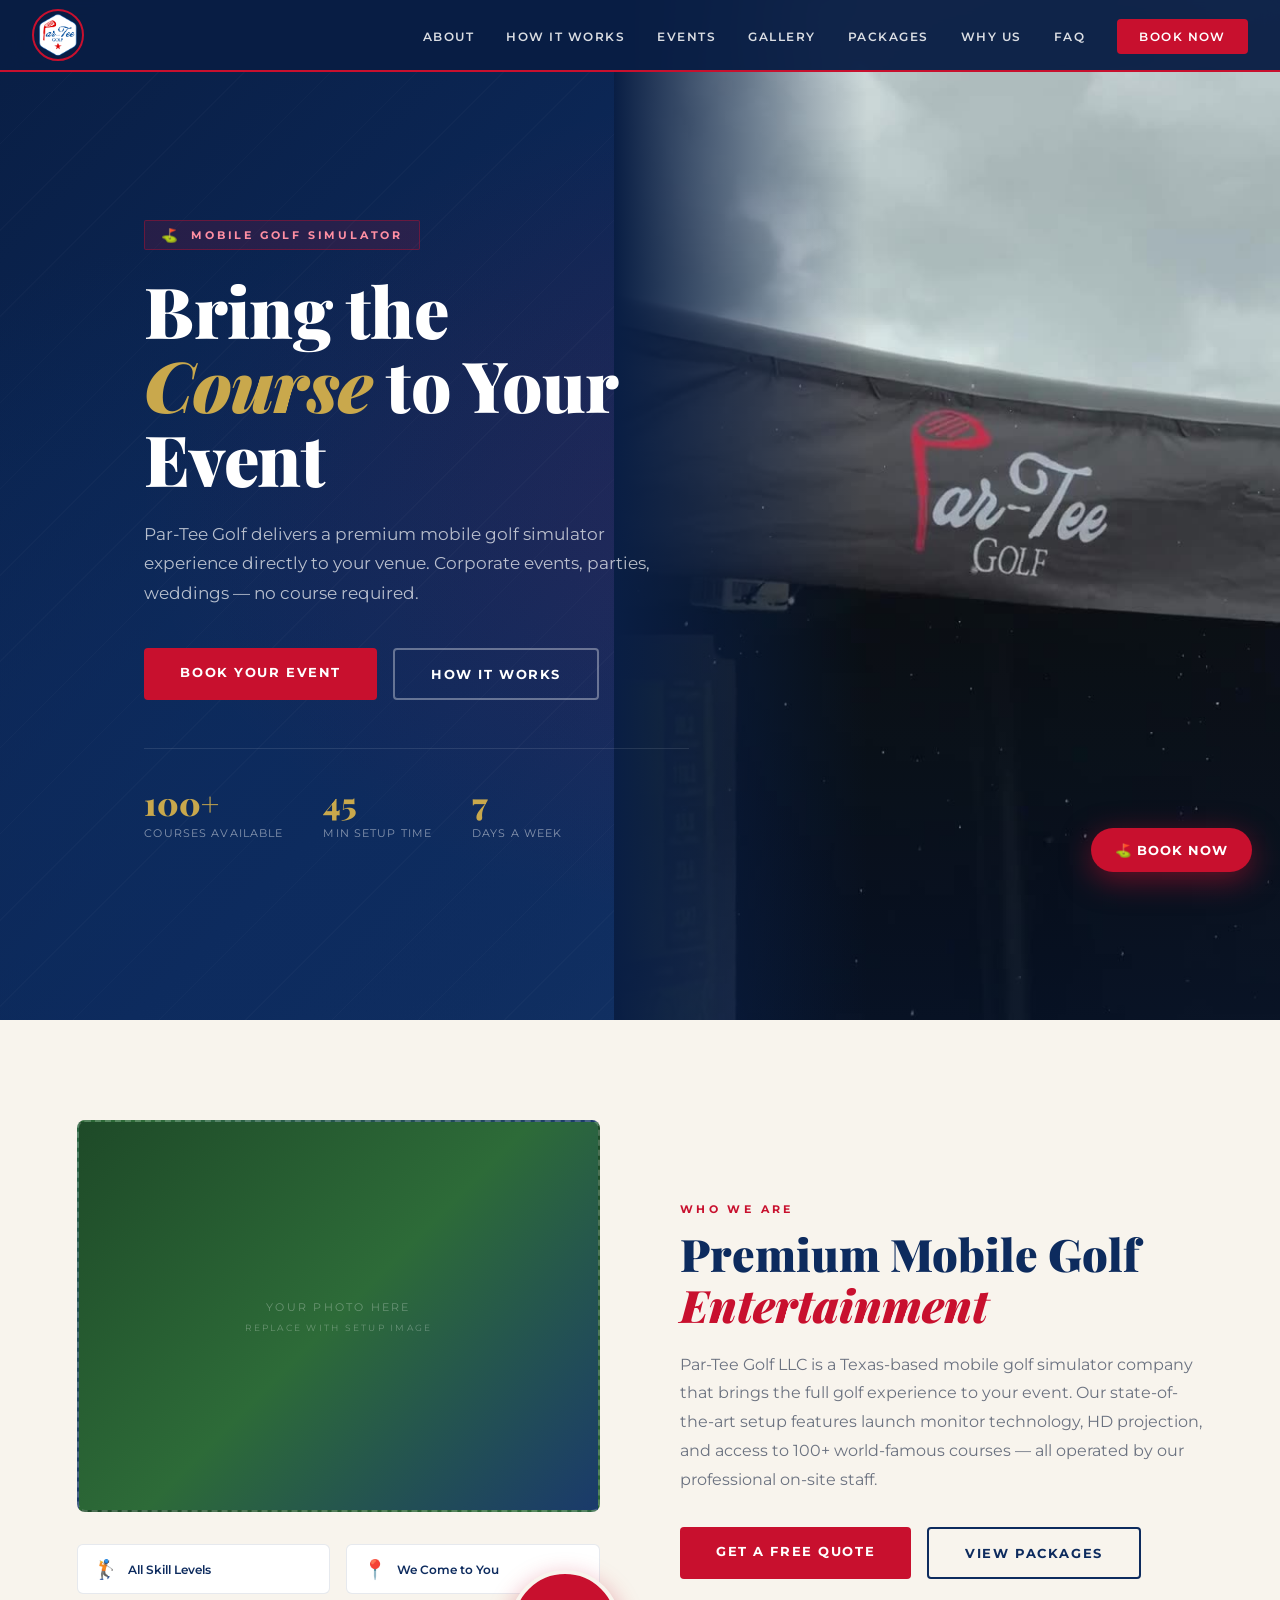
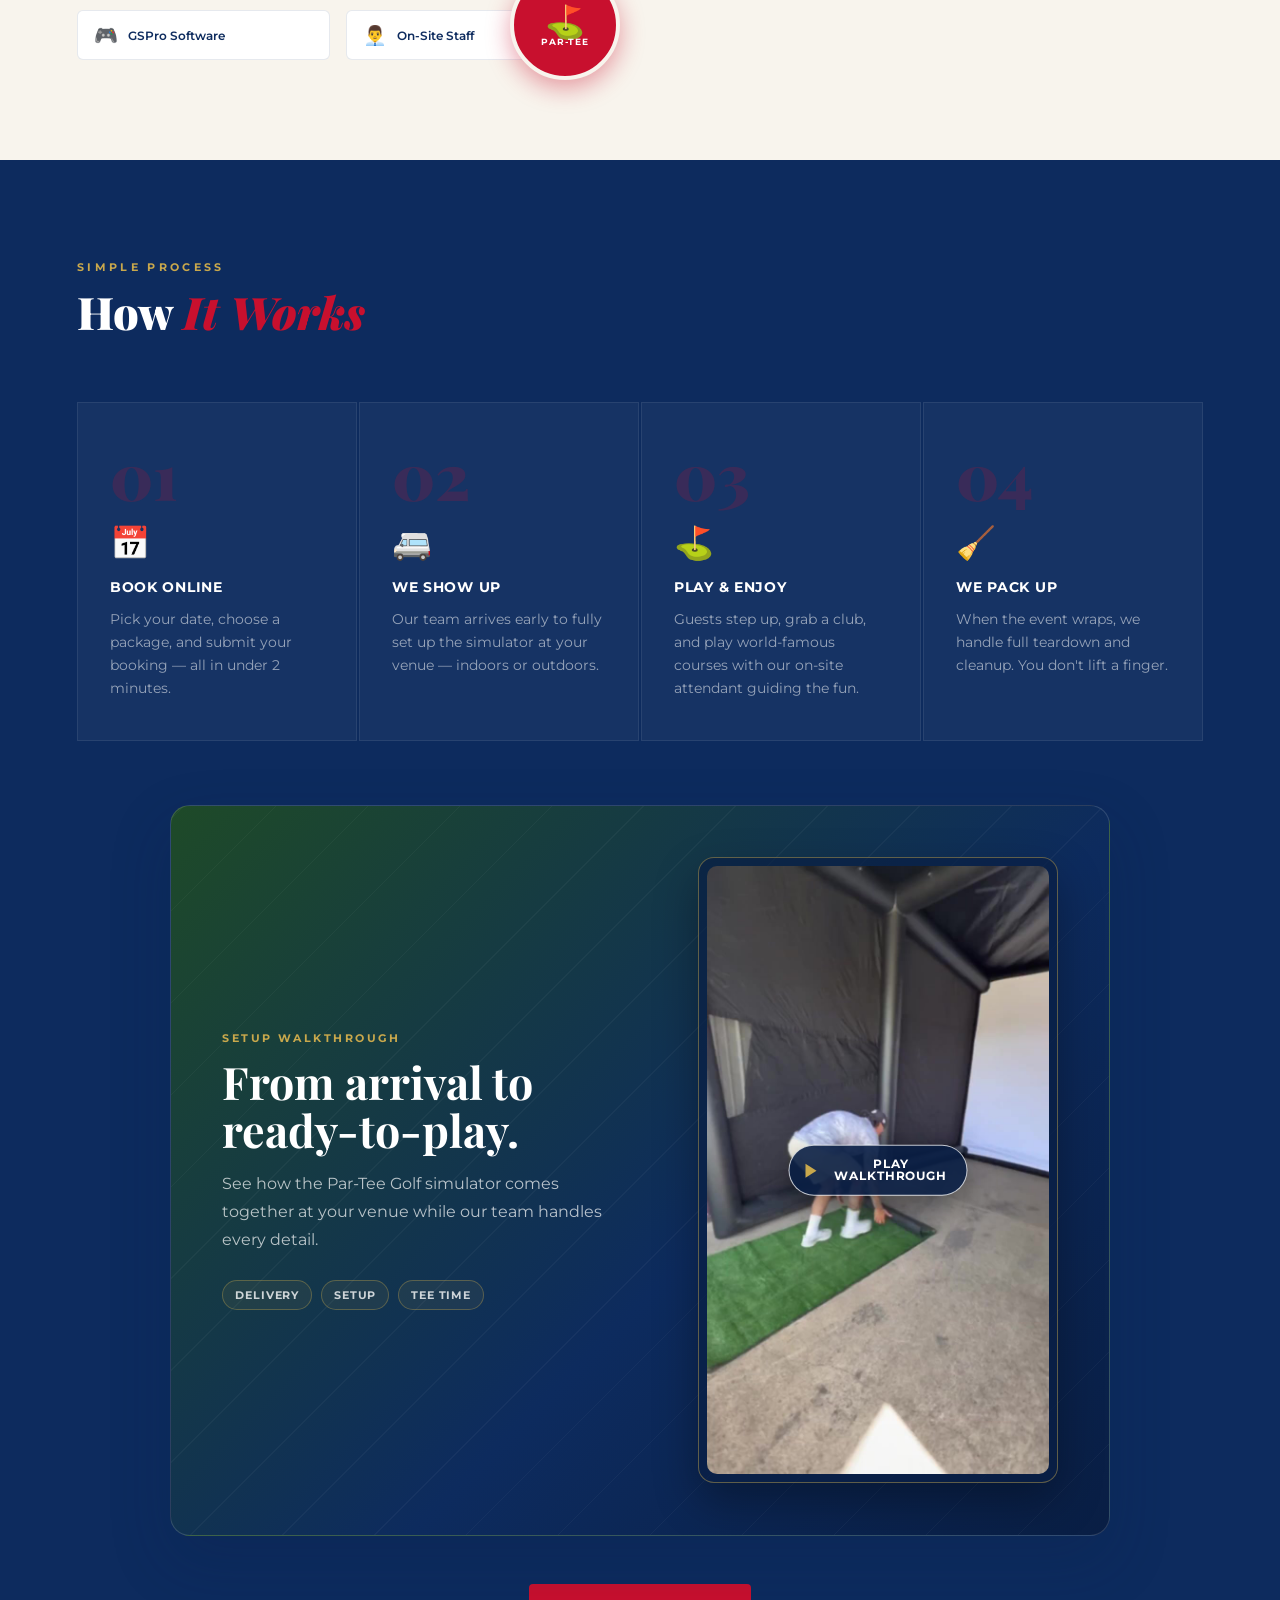
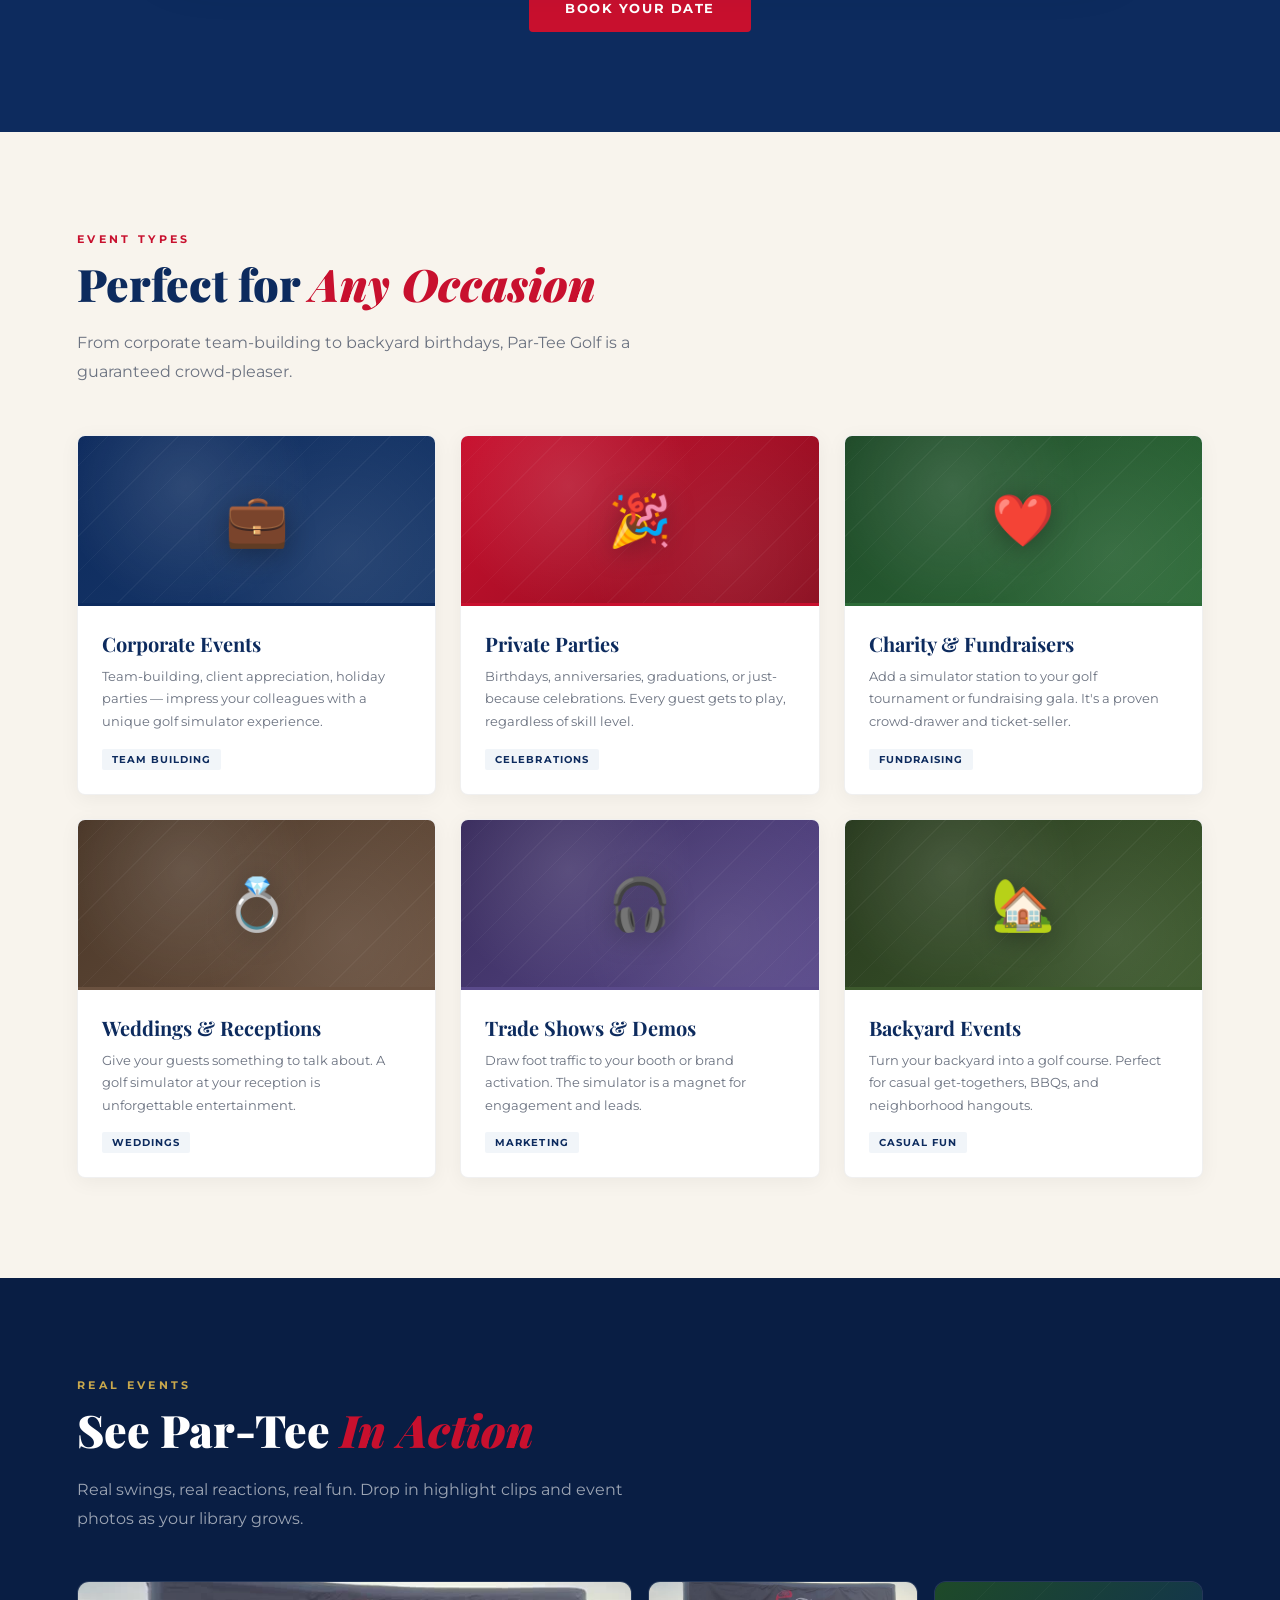
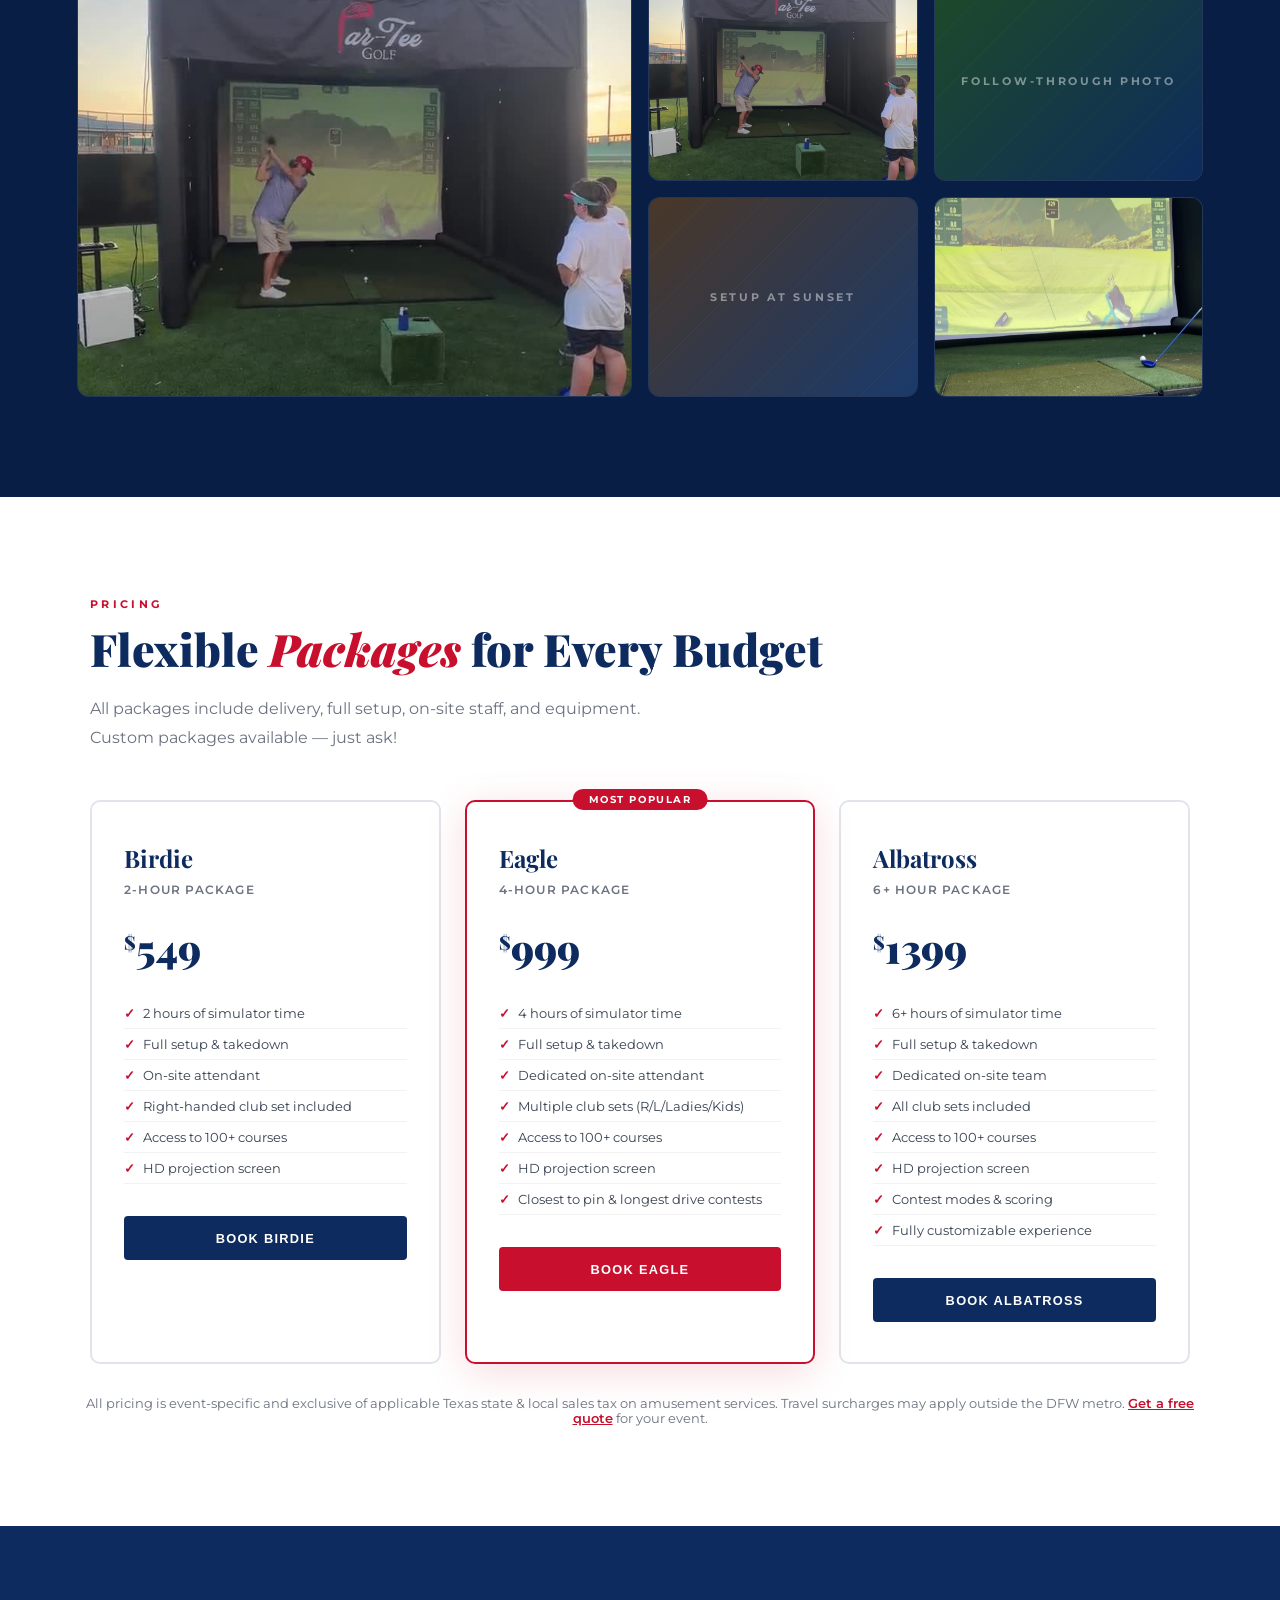
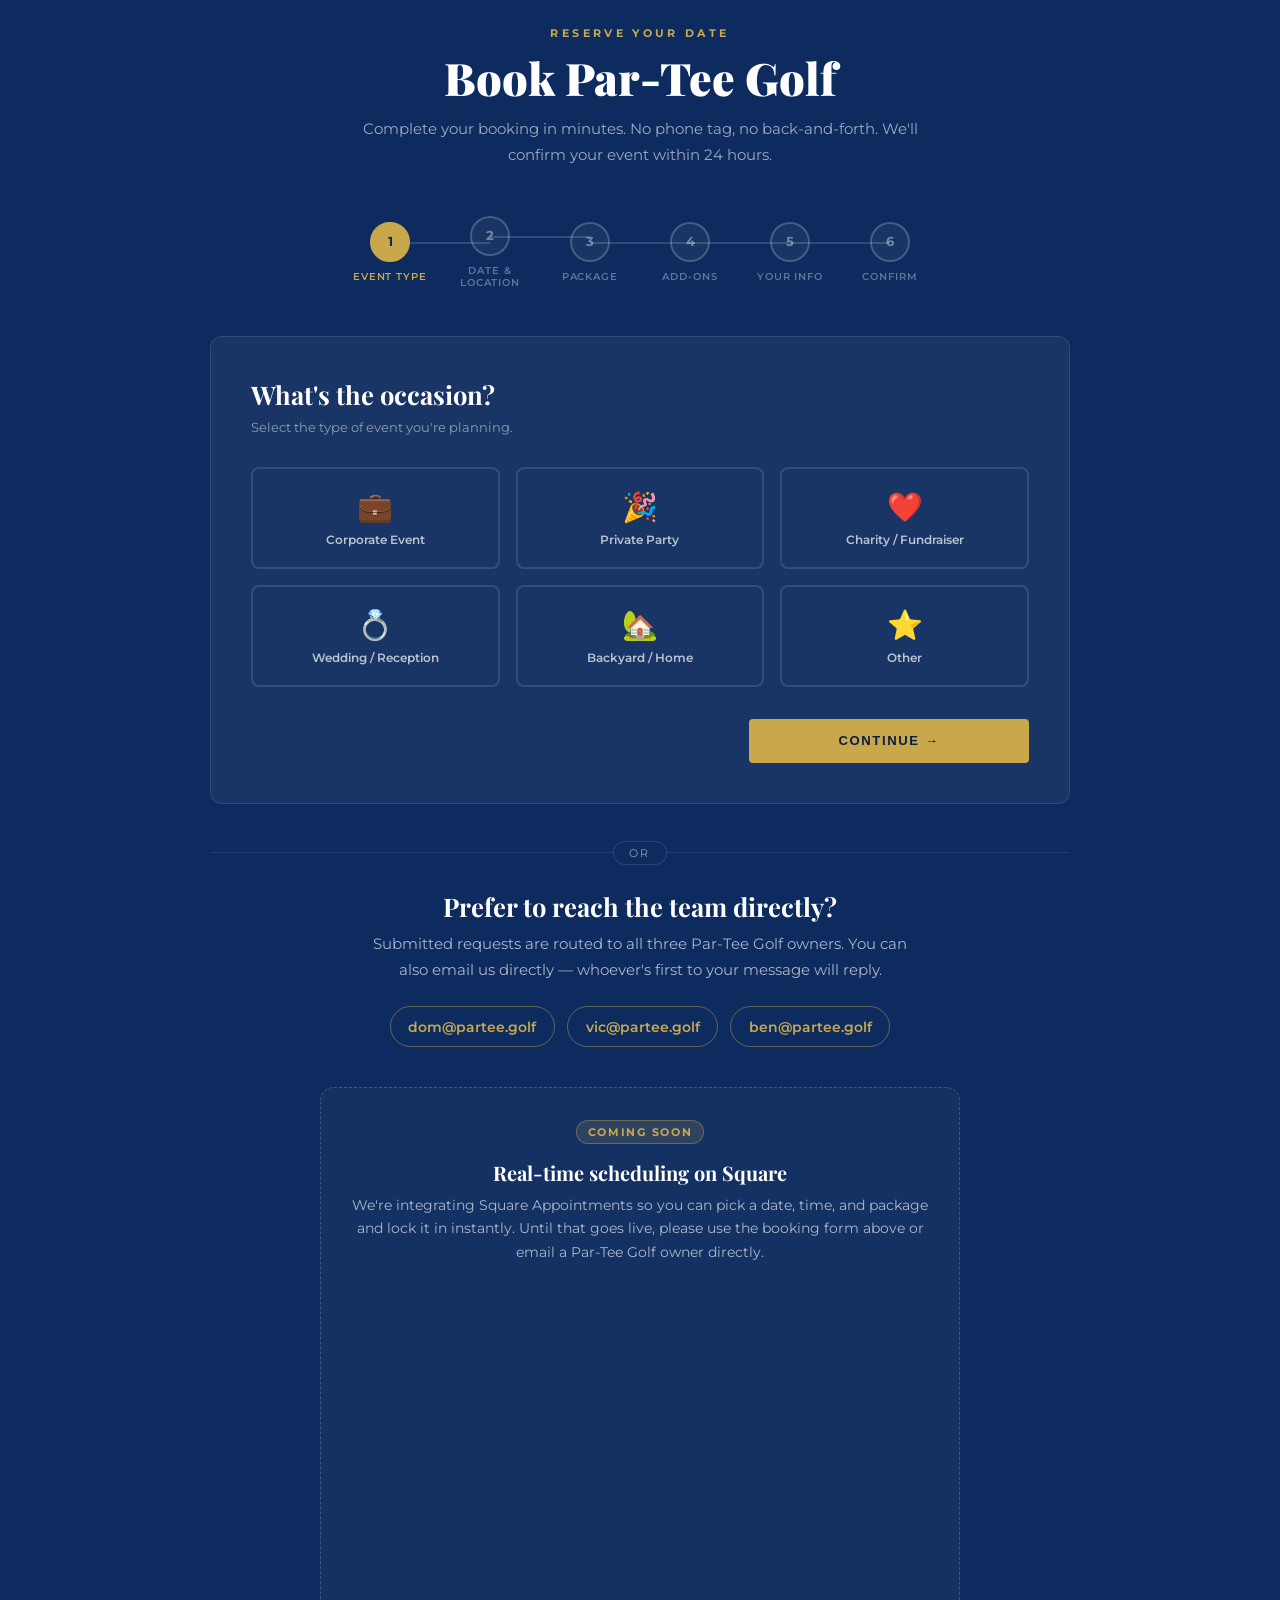
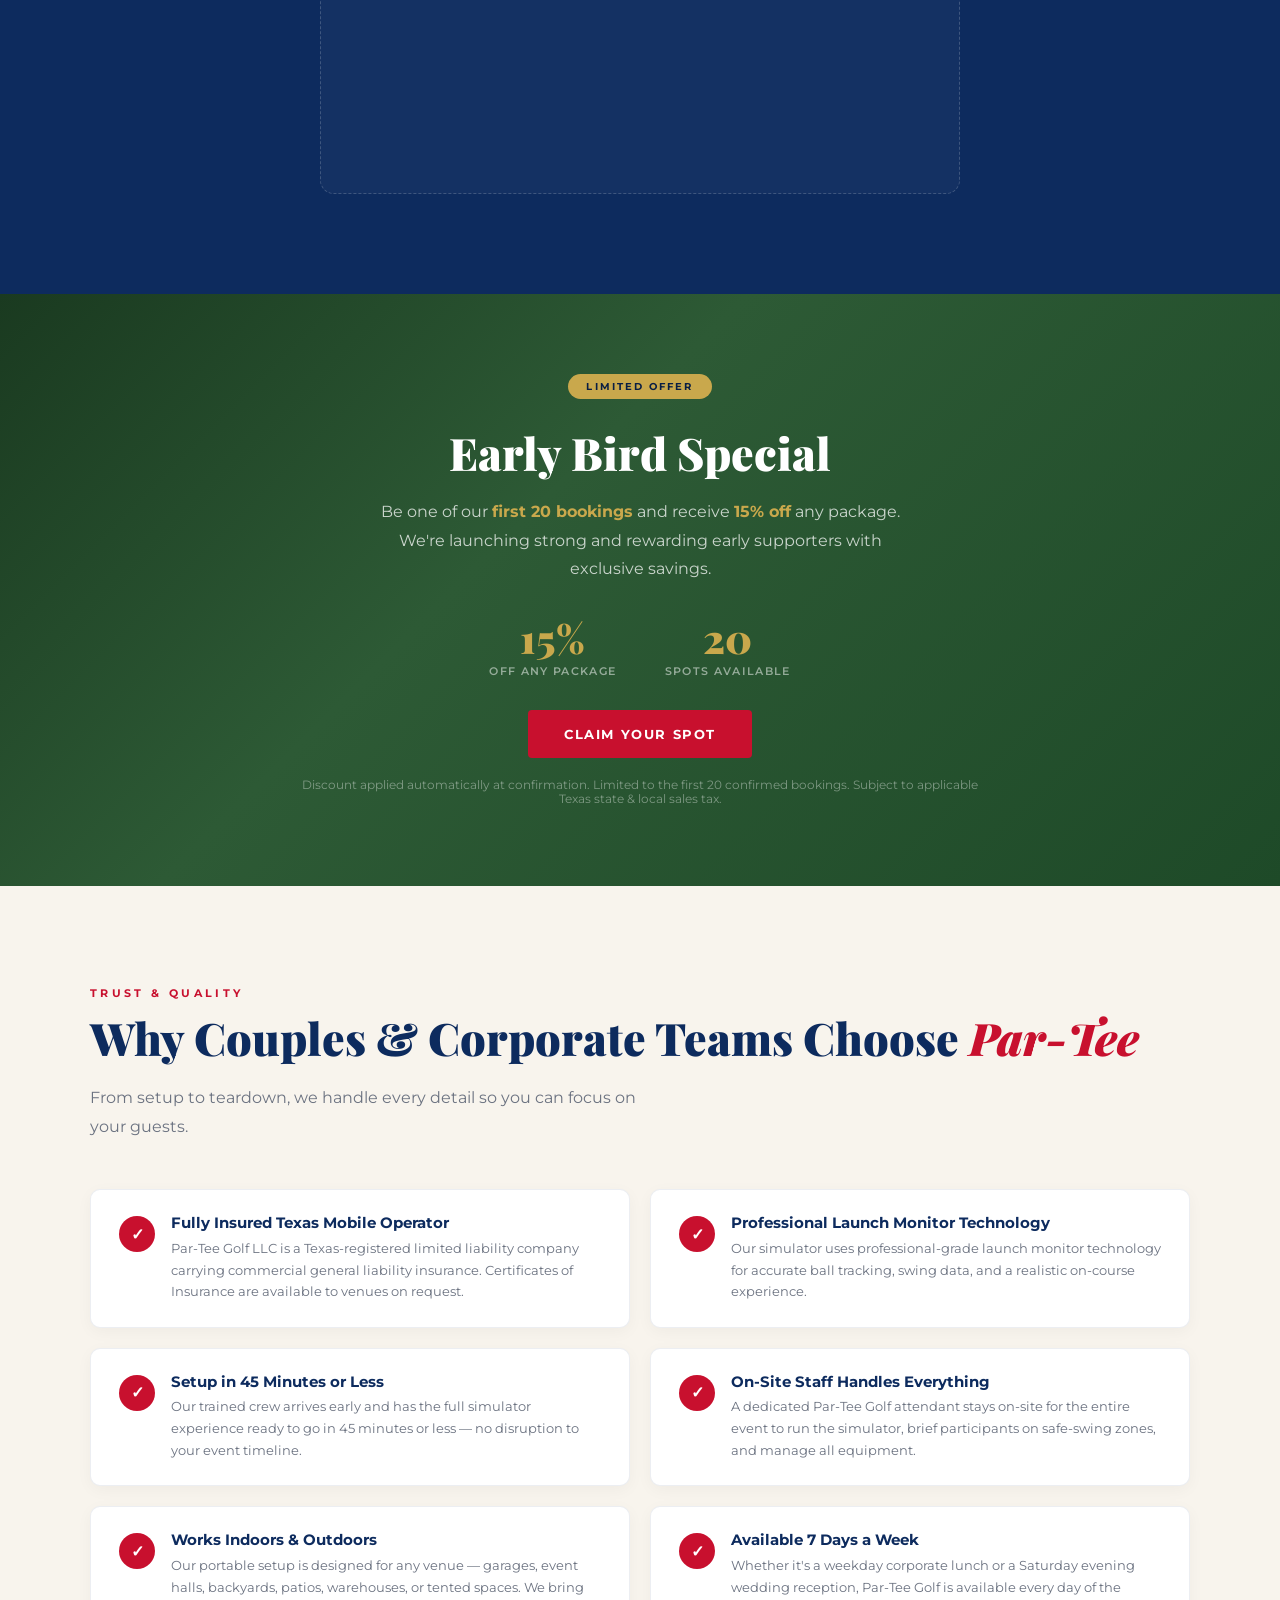
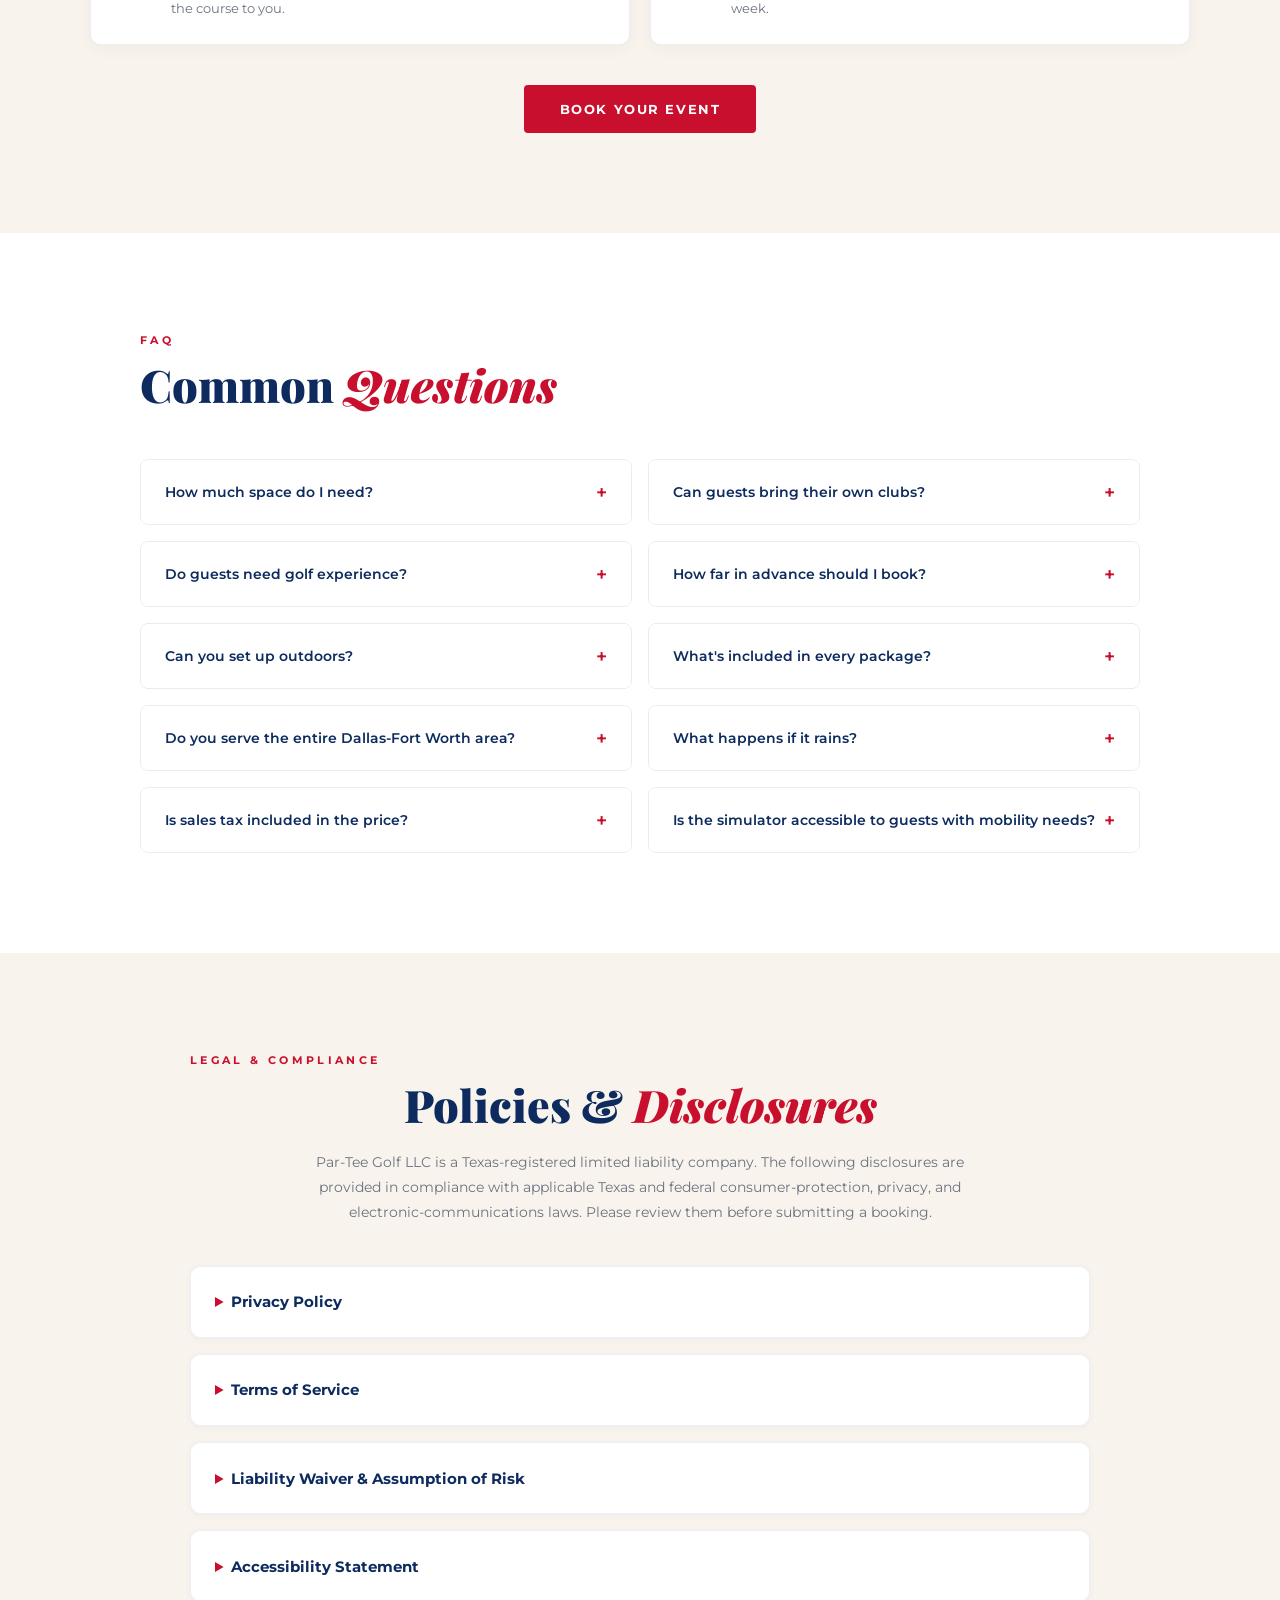
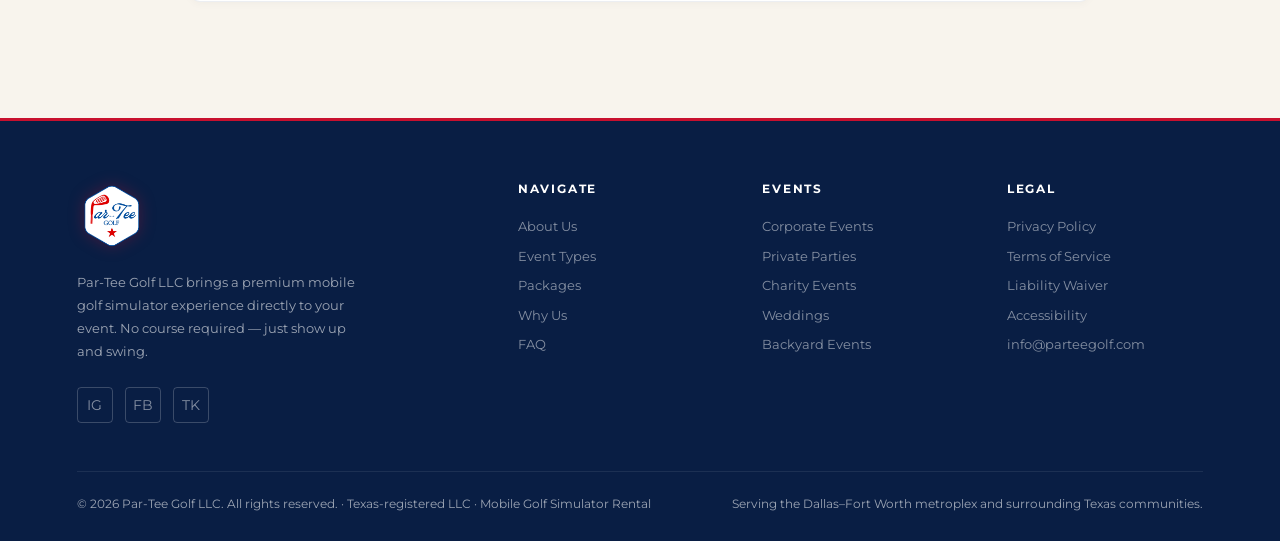
==== commit 4104ecae: "Add video to '60 second walkthrough' section (6a5ff1849d64df3e5a901c26)" ====
--- a/index.html
+++ b/index.html
@@ -21,7 +21,7 @@
 <link rel="preconnect" href="https://fonts.googleapis.com">
 <link rel="preconnect" href="https://fonts.gstatic.com" crossorigin>
 <link href="https://fonts.googleapis.com/css2?family=Playfair+Display:wght@700;900&family=Libre+Baskerville:ital,wght@0,400;0,700;1,400&family=Montserrat:wght@400;500;600;700&display=swap" rel="stylesheet">
-<link rel="stylesheet" href="styles.css?v=20260501">
+<link rel="stylesheet" href="styles.css?v=20260721">
 <script src="boot.js?v=20260501"></script>
 </head>
 <body>
@@ -137,10 +137,26 @@
     </div>
   </div>
   <div class="how-video-wrap">
-    <div class="how-video-placeholder" role="img" aria-label="Walkthrough video coming soon">
-      <div class="play-button big" aria-hidden="true">&#9654;</div>
-      <div class="how-video-label">60-Second Walkthrough Video</div>
-      <small>Show setup, gameplay, and a happy crowd</small>
+    <div class="how-video-copy">
+      <span class="how-video-kicker">Setup Walkthrough</span>
+      <h3>From arrival to ready-to-play.</h3>
+      <p>See how the Par-Tee Golf simulator comes together at your venue while our team handles every detail.</p>
+      <div class="how-video-tags" aria-label="Walkthrough highlights">
+        <span>Delivery</span><span>Setup</span><span>Tee Time</span>
+      </div>
+    </div>
+    <div class="how-video-frame">
+      <video
+        class="how-video-media"
+        src="setup-walkthrough-clean.mp4"
+        poster="setup-walkthrough-clean-poster.jpg"
+        autoplay
+        muted
+        loop
+        playsinline
+        preload="metadata"
+        aria-label="Par-Tee Golf setup walkthrough playing on a loop"></video>
+      <button class="how-video-play" type="button" hidden>Play walkthrough</button>
     </div>
   </div>
   <div style="text-align:center;margin-top:3rem;">
@@ -744,6 +760,6 @@
 
 <a href="#booking" class="float-book" aria-label="Book Now">&#9971; Book Now</a>
 
-<script src="app.js?v=20260501" defer></script>
+<script src="app.js?v=20260721" defer></script>
 </body>
 </html>
--- a/styles.css
+++ b/styles.css
@@ -429,12 +429,19 @@
 }
 
 /* HOW IT WORKS VIDEO */
-.how-video-wrap { max-width: 1000px; margin: 4rem auto 0; }
-.how-video-placeholder, .how-video-wrap video, .how-video-wrap iframe { width: 100%; aspect-ratio: 16/9; border-radius: 12px; display: block; }
-.how-video-placeholder { position: relative; background: linear-gradient(135deg, #1e4a28 0%, #0d2b5e 60%, #091e44 100%); display: flex; flex-direction: column; align-items: center; justify-content: center; gap: .5rem; color: rgba(255,255,255,.55); border: 1px dashed rgba(255,255,255,.18); overflow: hidden; }
-.how-video-placeholder::before { content: ''; position: absolute; inset: 0; background-image: repeating-linear-gradient(-45deg, transparent, transparent 60px, rgba(255,255,255,.025) 60px, rgba(255,255,255,.025) 61px); }
-.how-video-placeholder small { font-size: .72rem; letter-spacing: .15em; text-transform: uppercase; color: rgba(255,255,255,.35); }
-.how-video-label { font-family: 'Playfair Display', serif; font-size: 1.1rem; font-weight: 700; color: white; }
+.how-video-wrap { position: relative; max-width: 940px; margin: 4rem auto 0; padding: clamp(1.5rem, 4vw, 3.5rem); display: grid; grid-template-columns: minmax(0, 1fr) minmax(280px, 360px); align-items: center; gap: clamp(2rem, 6vw, 5rem); border: 1px solid rgba(255,255,255,.14); border-radius: 20px; color: white; background: linear-gradient(135deg, #1e4a28 0%, #0d2b5e 58%, #091e44 100%); box-shadow: 0 24px 60px rgba(9,30,68,.22); overflow: hidden; }
+.how-video-wrap::before { content: ''; position: absolute; inset: 0; background: repeating-linear-gradient(-45deg, transparent 0 64px, rgba(255,255,255,.035) 64px 65px); pointer-events: none; }
+.how-video-copy, .how-video-frame { position: relative; z-index: 1; }
+.how-video-kicker { display: block; margin-bottom: .8rem; color: var(--gold); font-size: .7rem; font-weight: 700; letter-spacing: .22em; text-transform: uppercase; }
+.how-video-copy h3 { max-width: 430px; margin-bottom: 1rem; font-family: 'Playfair Display', serif; font-size: clamp(1.8rem, 3.5vw, 3rem); line-height: 1.08; }
+.how-video-copy p { max-width: 470px; color: rgba(255,255,255,.7); line-height: 1.75; }
+.how-video-tags { display: flex; flex-wrap: wrap; gap: .55rem; margin-top: 1.6rem; }
+.how-video-tags span { padding: .45rem .75rem; border: 1px solid rgba(201,168,76,.35); border-radius: 999px; color: rgba(255,255,255,.78); background: rgba(201,168,76,.08); font-size: .68rem; font-weight: 700; letter-spacing: .08em; text-transform: uppercase; }
+.how-video-frame { justify-self: center; width: min(100%, 360px); padding: 8px; border: 1px solid rgba(201,168,76,.45); border-radius: 16px; background: rgba(9,30,68,.7); box-shadow: 0 18px 45px rgba(0,0,0,.32); }
+.how-video-media { width: 100%; height: auto; aspect-ratio: 9/16; object-fit: cover; display: block; border-radius: 10px; background: var(--navy-dark); }
+.how-video-play { position: absolute; left: 50%; top: 50%; z-index: 2; transform: translate(-50%, -50%); min-height: 48px; padding: .8rem 1rem .8rem 2.6rem; border: 1px solid rgba(255,255,255,.75); border-radius: 999px; color: white; background: rgba(9,30,68,.9); font: 700 .72rem/1 'Montserrat', sans-serif; letter-spacing: .08em; text-transform: uppercase; cursor: pointer; box-shadow: 0 10px 30px rgba(0,0,0,.35); }
+.how-video-play::before { content: ''; position: absolute; left: 1rem; top: 50%; transform: translateY(-50%); width: 0; height: 0; border-top: 7px solid transparent; border-bottom: 7px solid transparent; border-left: 11px solid var(--gold); }
+.how-video-play:hover, .how-video-play:focus-visible { color: var(--gold); border-color: var(--gold); outline: none; }
 .play-button { width: 64px; height: 64px; border-radius: 50%; background: rgba(255,255,255,.1); border: 2px solid rgba(255,255,255,.6); display: flex; align-items: center; justify-content: center; color: white; font-size: 1.2rem; padding-left: 5px; transition: all .2s; }
 .play-button.big { width: 86px; height: 86px; font-size: 1.6rem; background: rgba(200,16,46,.85); border-color: white; box-shadow: 0 10px 40px rgba(200,16,46,.4); margin-bottom: .5rem; }
 .gallery-tile:hover .play-button, .how-video-placeholder:hover .play-button { transform: scale(1.06); background: rgba(200,16,46,.9); border-color: var(--gold); }
@@ -502,6 +509,7 @@
   .prog-label { font-size: .5rem; letter-spacing: .05em; }
   .prog-dot { width: 32px; height: 32px; font-size: .7rem; }
   .booking-form-wrap { padding: 1.5rem; }
+  .how-video-wrap { grid-template-columns: minmax(0, 1fr) minmax(260px, 320px); gap: 2rem; }
 }
 
 @media (max-width: 600px) {
@@ -531,6 +539,10 @@
   .about-badge { width: 84px; height: 84px; font-size: 1.5rem; bottom: -12px; right: -12px; }
   .confirm-row { flex-direction: column; gap: 2px; }
   .confirm-row .cr-val { text-align: left; }
+  .how-video-wrap { grid-template-columns: 1fr; margin-top: 3rem; padding: 1.25rem; text-align: center; }
+  .how-video-copy h3, .how-video-copy p { margin-left: auto; margin-right: auto; }
+  .how-video-tags { justify-content: center; }
+  .how-video-frame { width: min(100%, 340px); }
 }
 
 @media (prefers-reduced-motion: reduce) {
@@ -564,7 +576,7 @@
 
 /* Browsers without aspect-ratio support: keep video tiles from collapsing */
 @supports not (aspect-ratio: 1 / 1) {
-  .how-video-placeholder, .how-video-wrap video, .how-video-wrap iframe { height: 0; padding-bottom: 56.25%; position: relative; }
+  .how-video-media { height: auto; }
   .gallery-grid { grid-auto-rows: 200px; }
 }
 
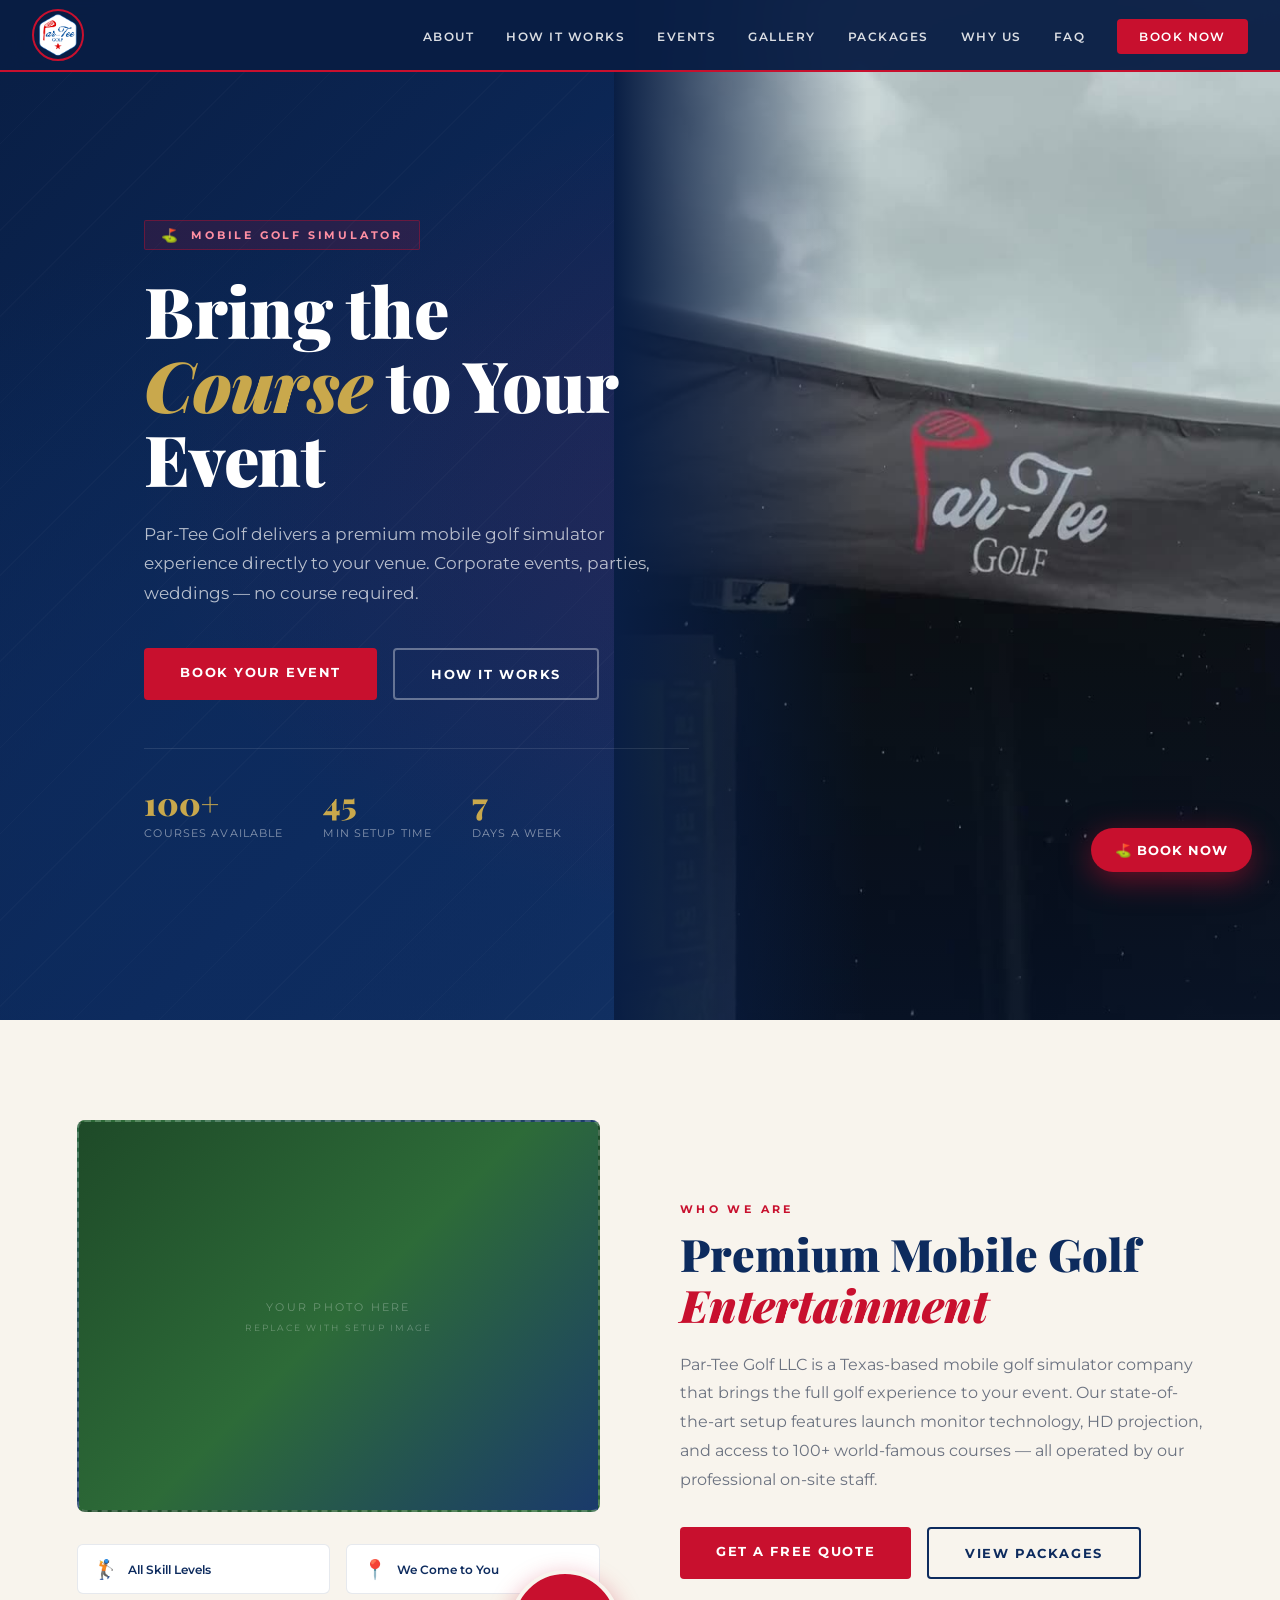
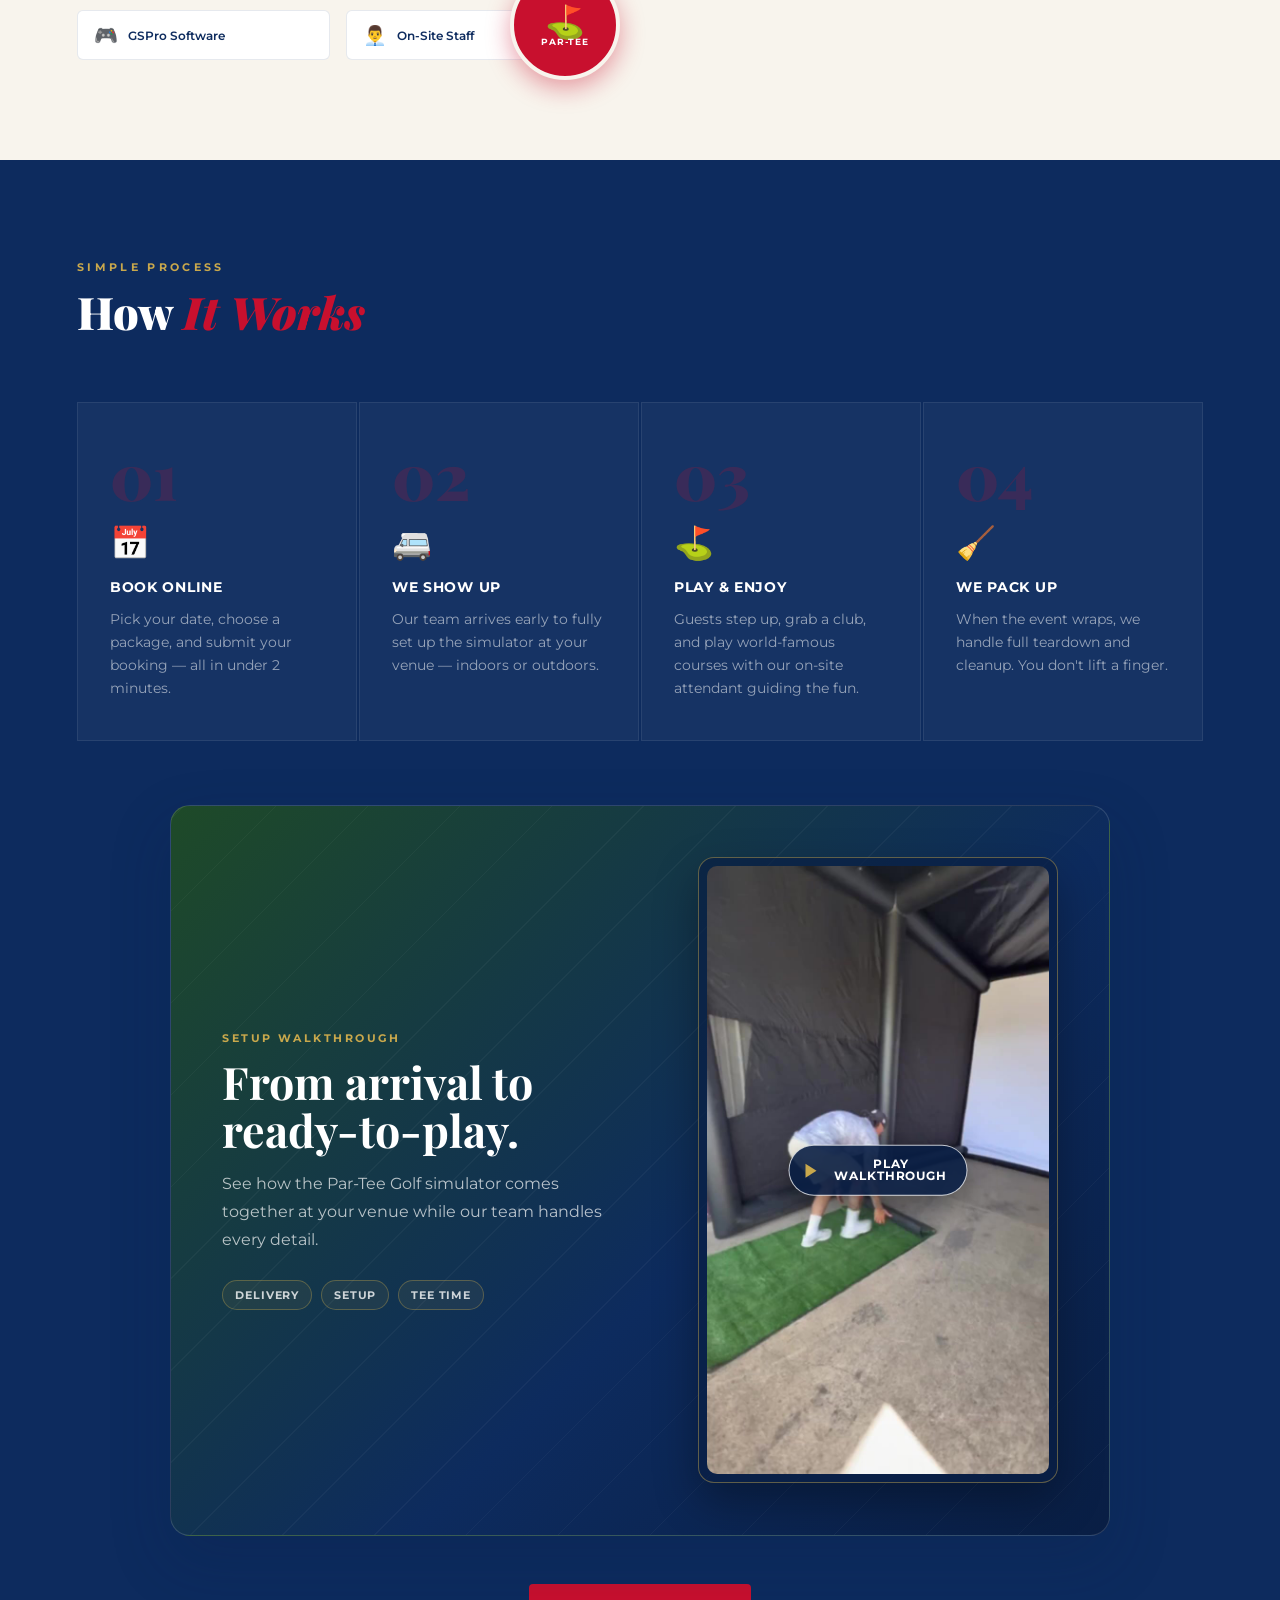
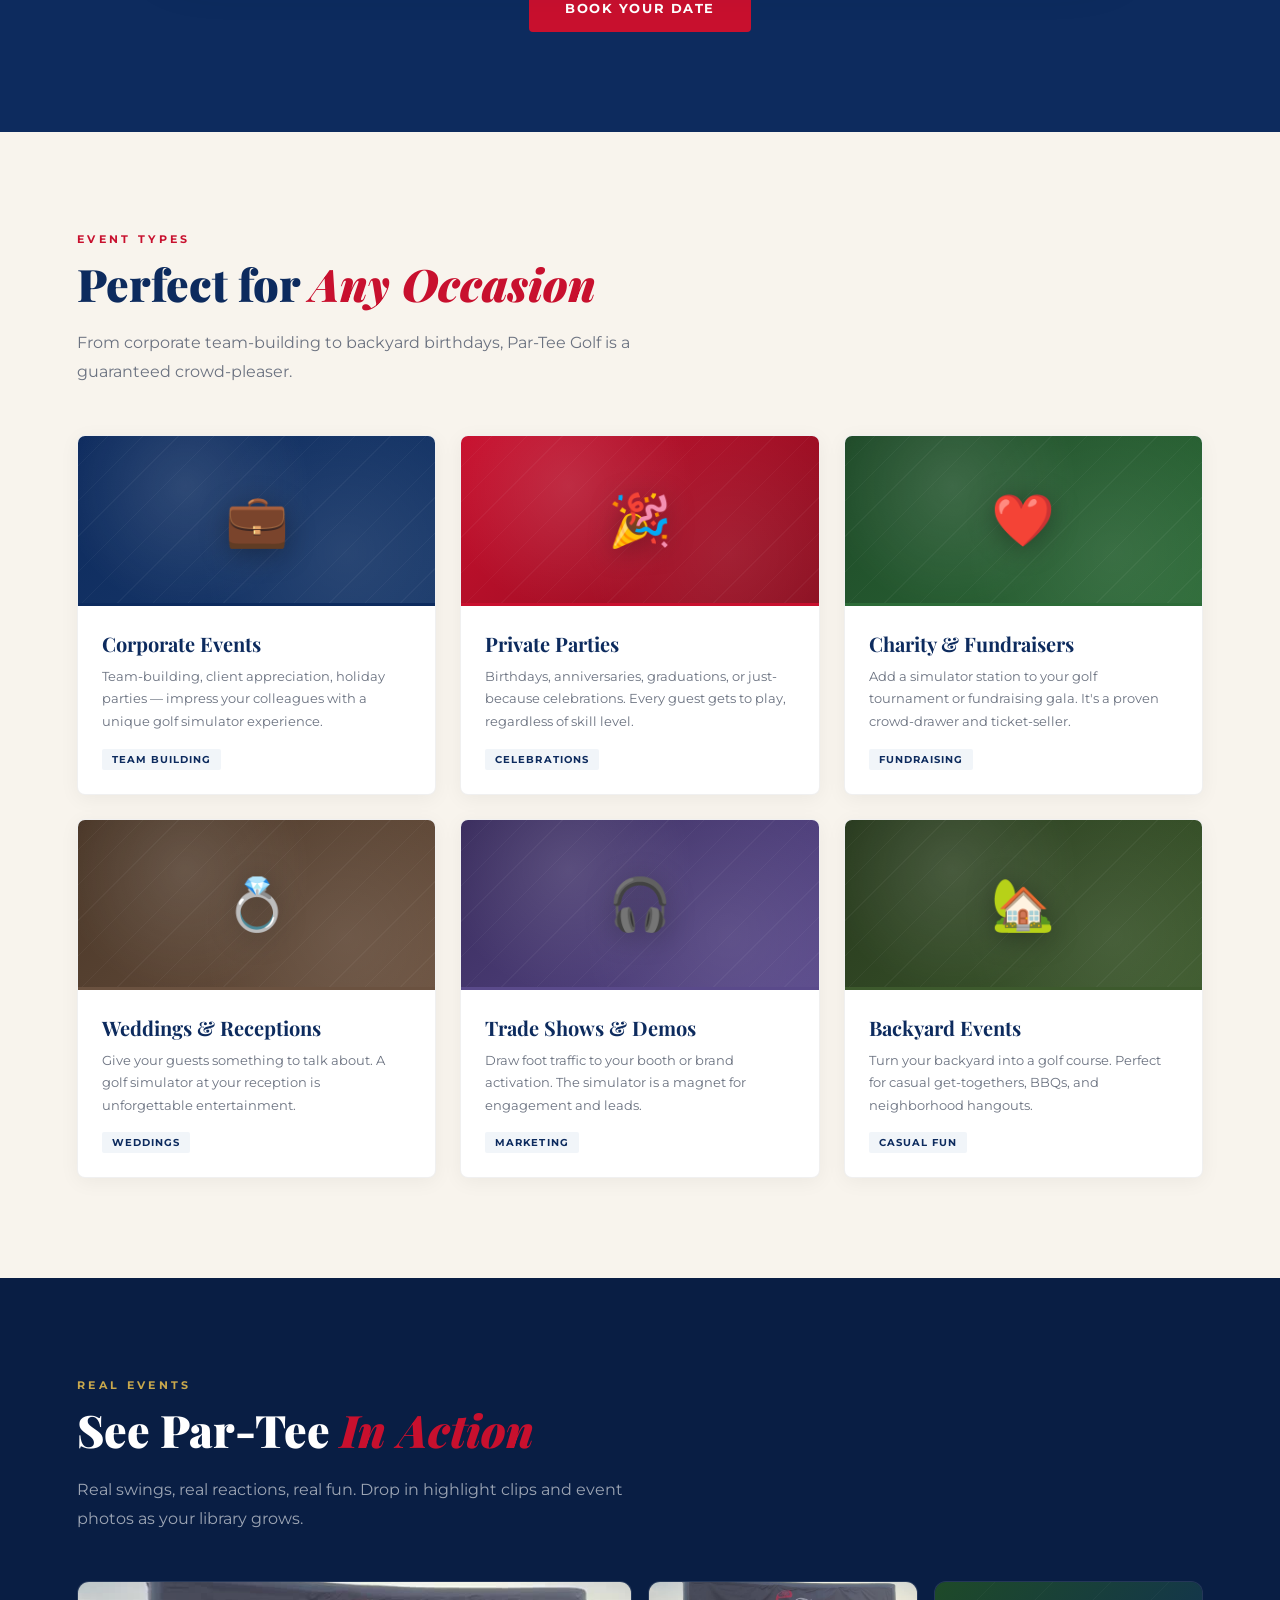
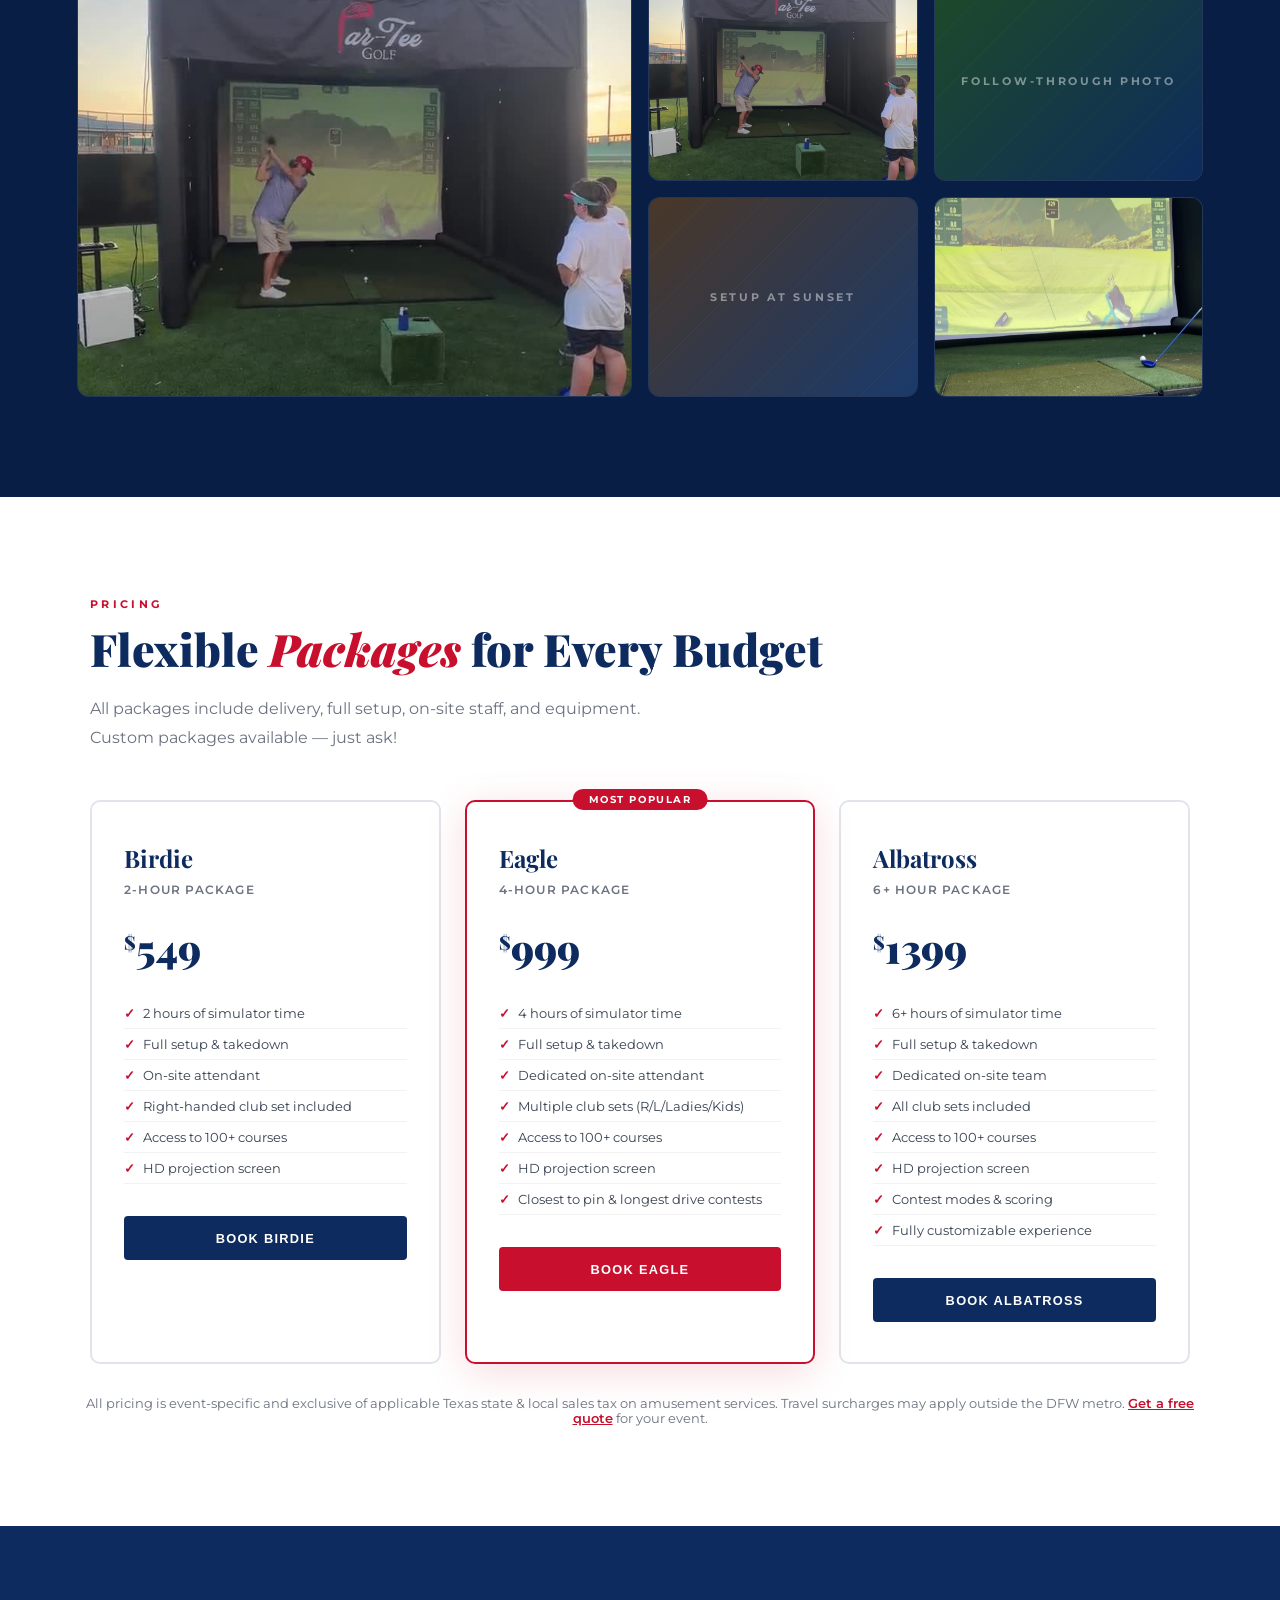
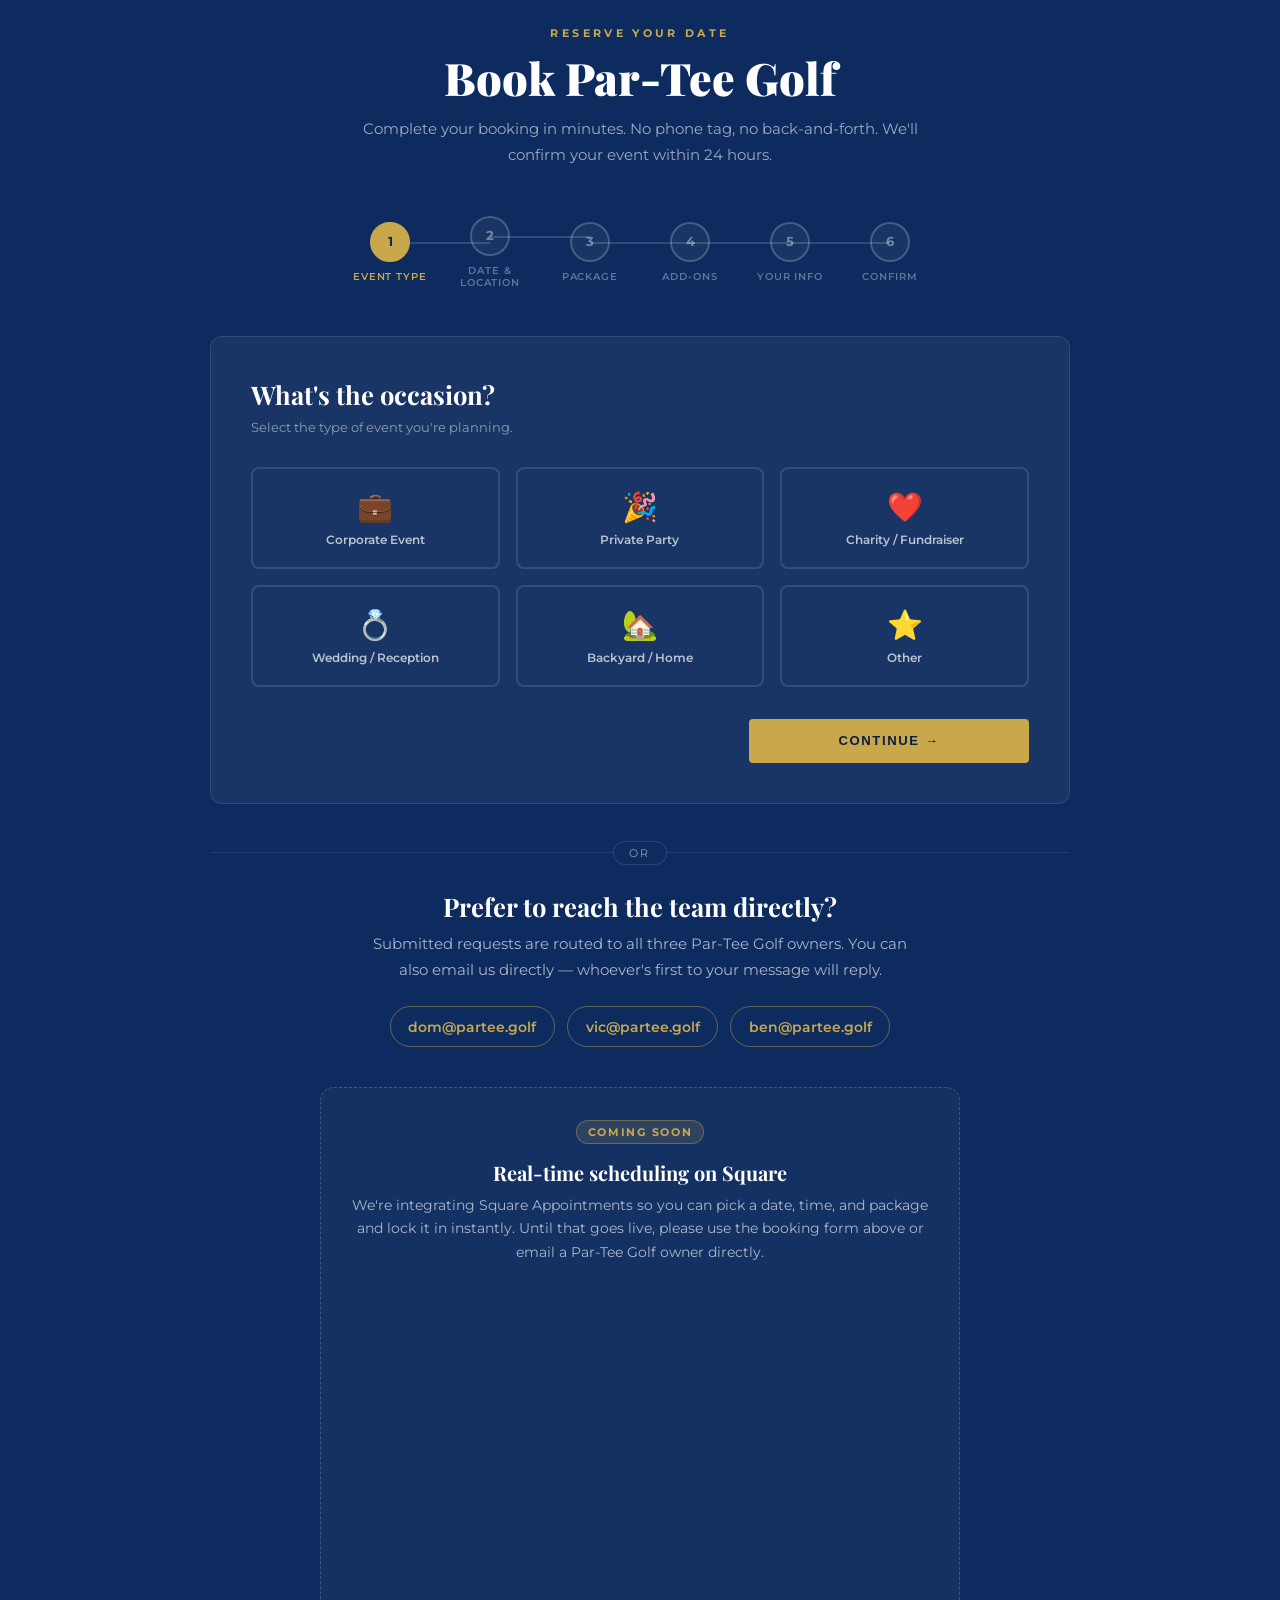
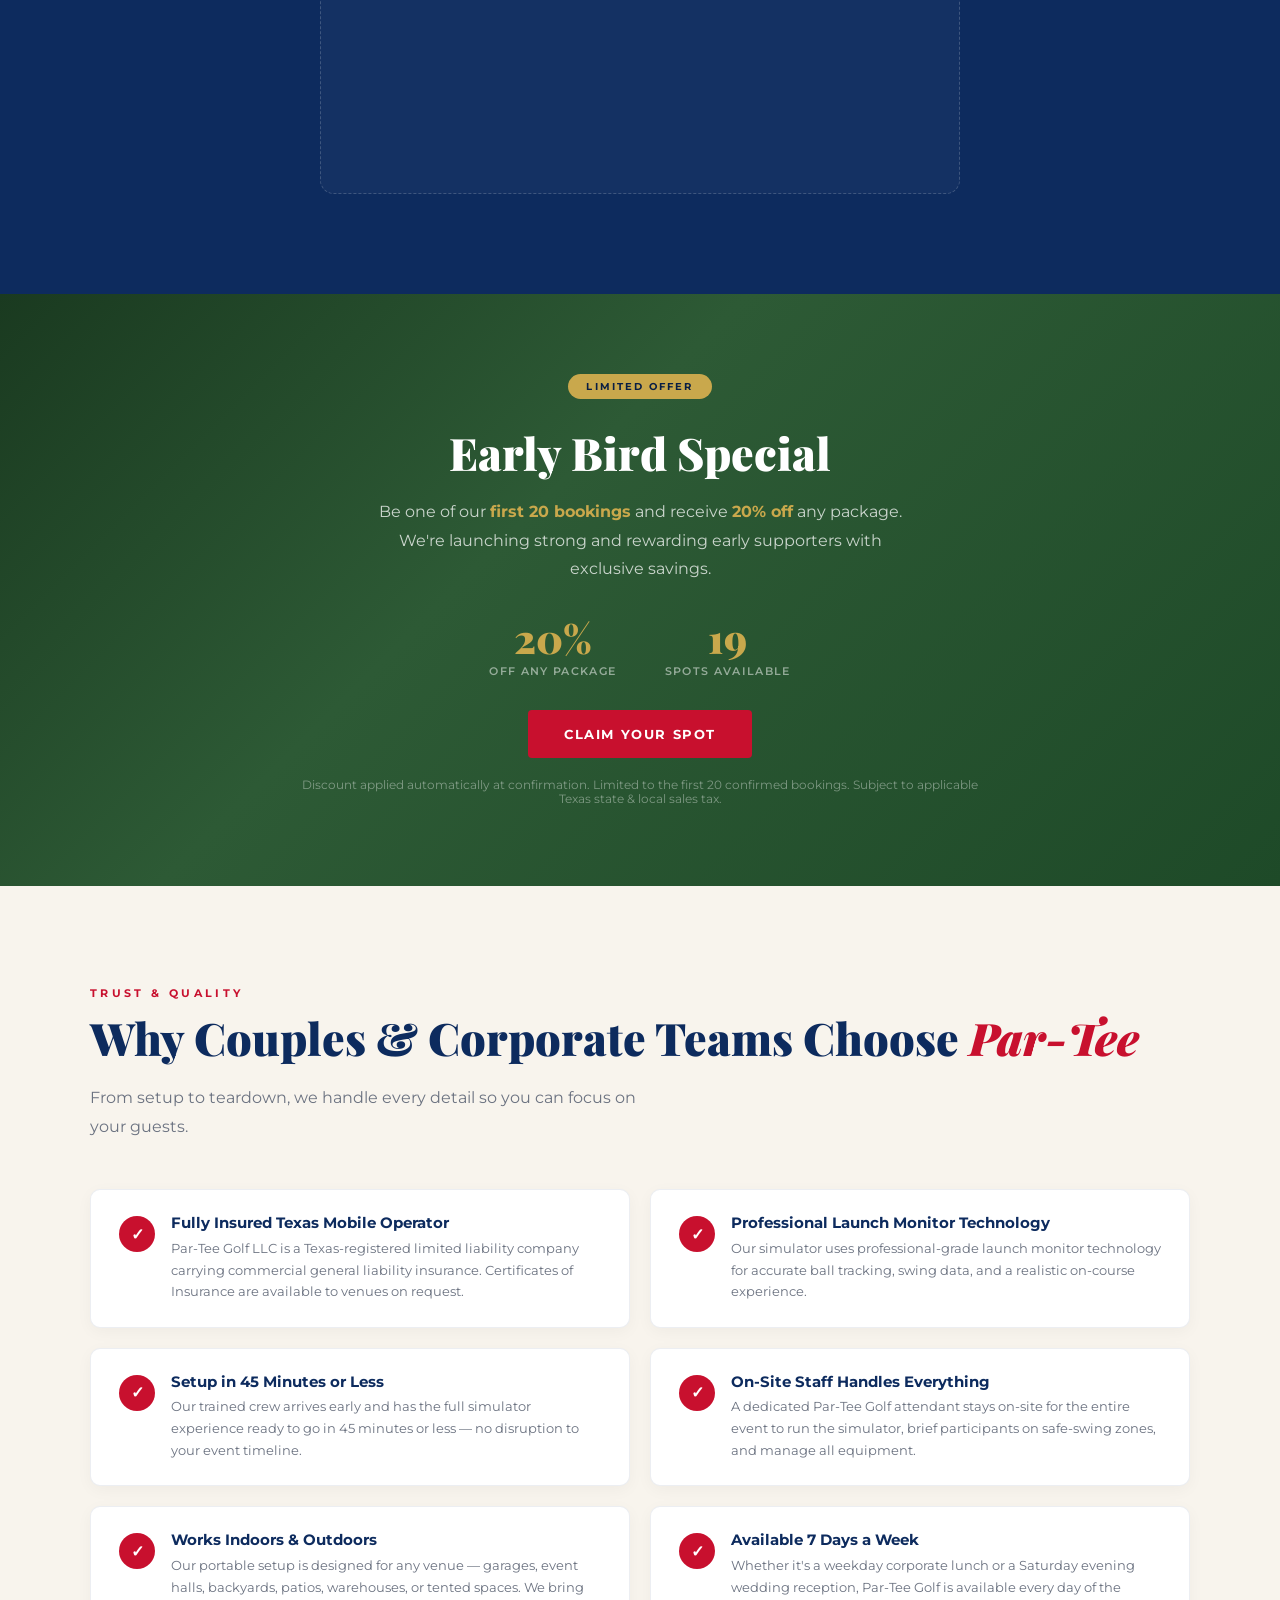
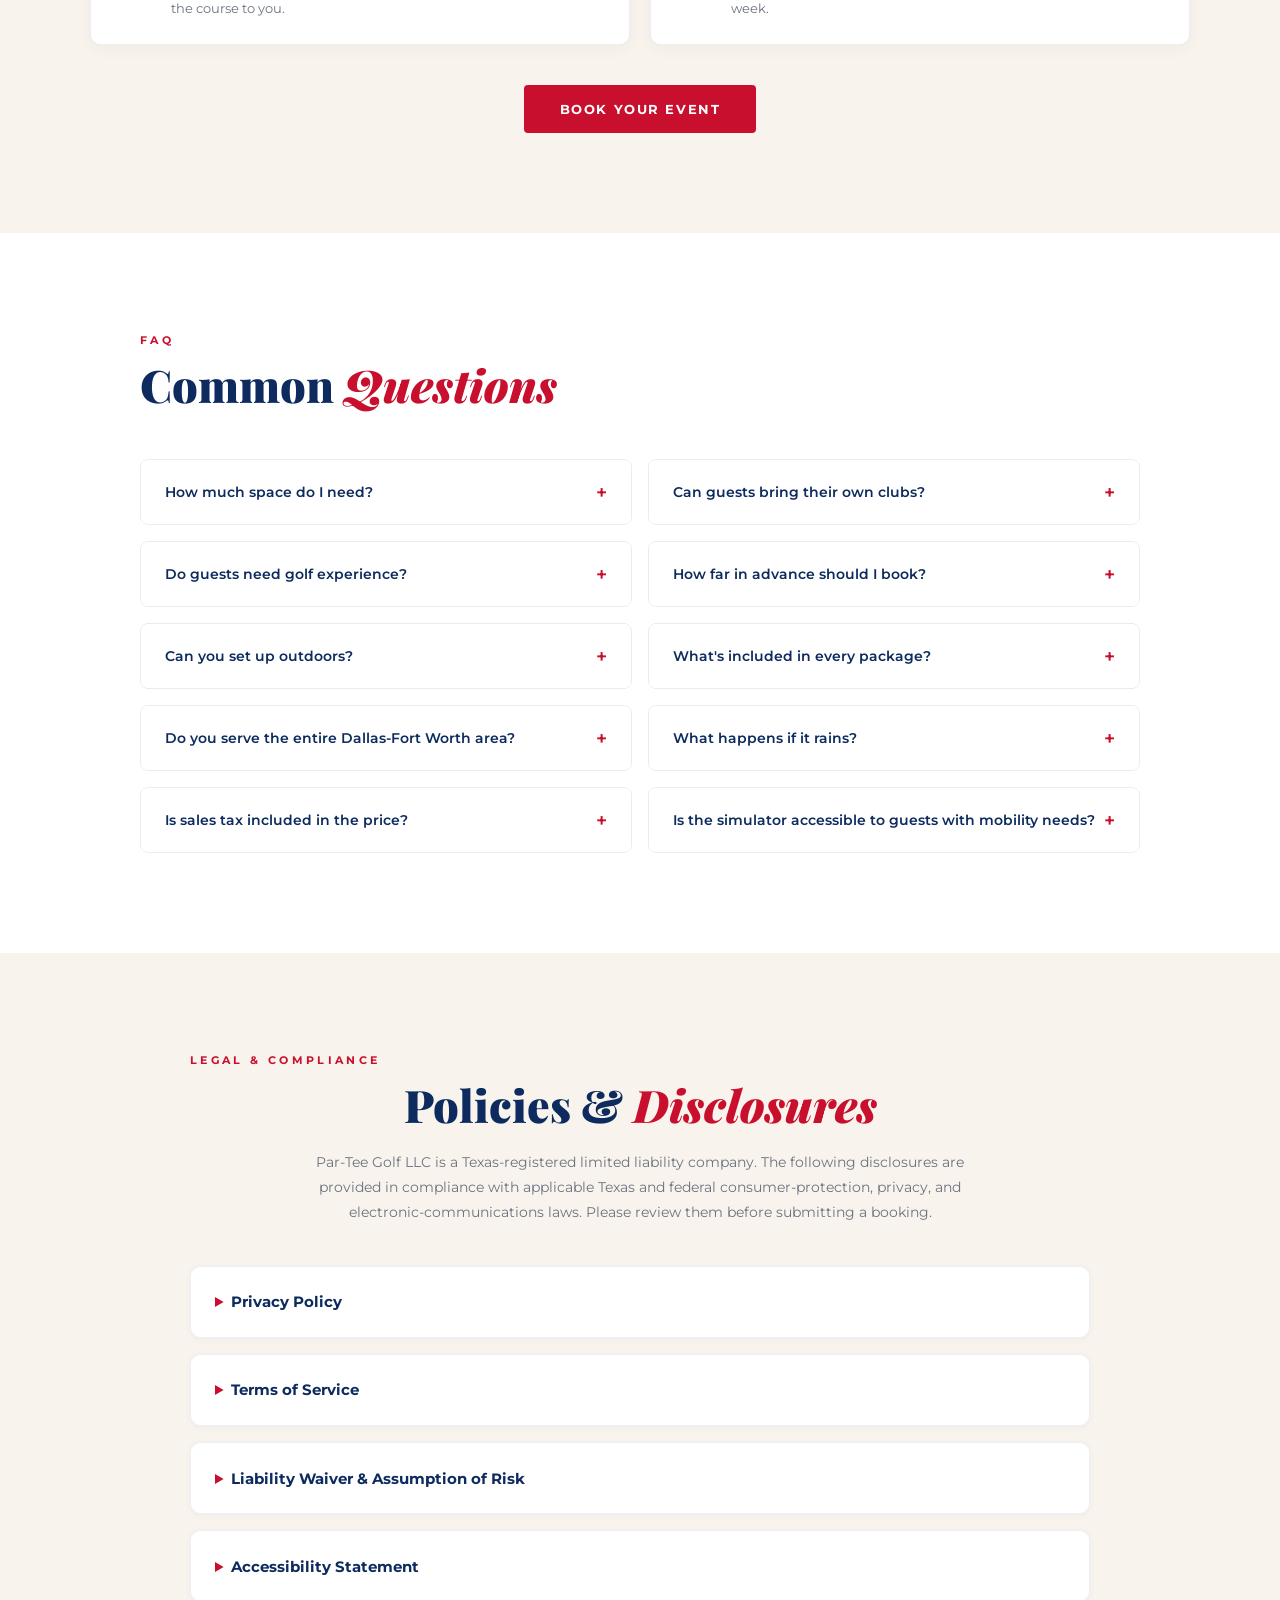
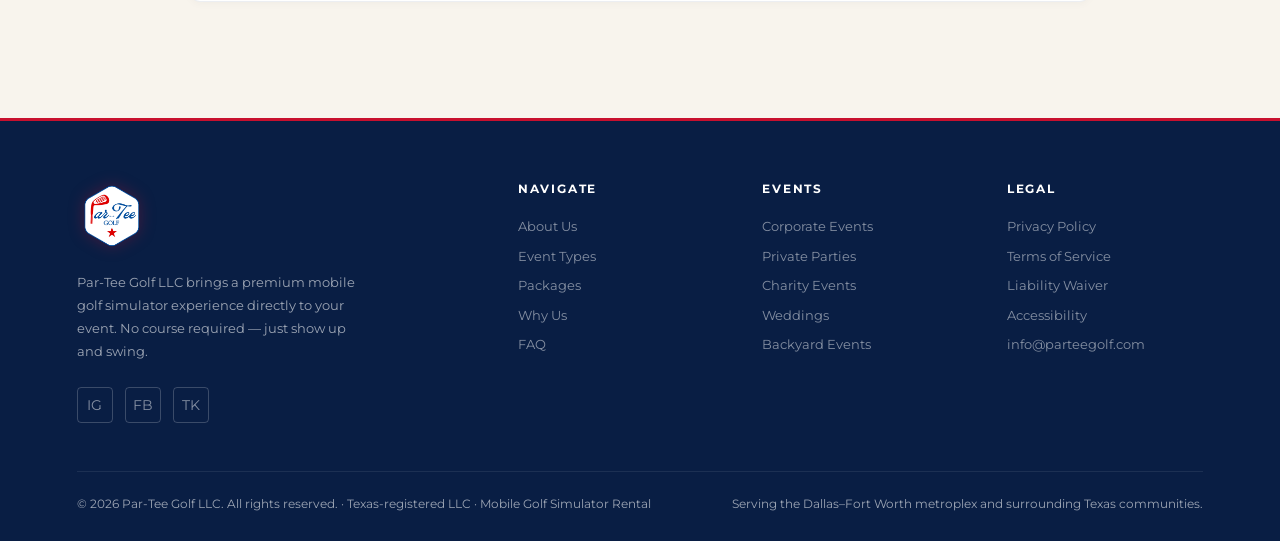
==== commit c78e8738: "Update early bird discount from 15% to 20%" ====
--- a/index.html
+++ b/index.html
@@ -588,10 +588,10 @@
   <div class="earlybird-wrap">
     <div class="earlybird-badge">Limited Offer</div>
     <h2 class="earlybird-title">Early Bird Special</h2>
-    <p class="earlybird-desc">Be one of our <strong>first 20 bookings</strong> and receive <strong>15% off</strong> any package. We're launching strong and rewarding early supporters with exclusive savings.</p>
+    <p class="earlybird-desc">Be one of our <strong>first 20 bookings</strong> and receive <strong>20% off</strong> any package. We're launching strong and rewarding early supporters with exclusive savings.</p>
     <div class="earlybird-details">
-      <div class="earlybird-stat"><span class="earlybird-num">15%</span><span class="earlybird-label">Off Any Package</span></div>
-      <div class="earlybird-stat"><span class="earlybird-num">20</span><span class="earlybird-label">Spots Available</span></div>
+      <div class="earlybird-stat"><span class="earlybird-num">20%</span><span class="earlybird-label">Off Any Package</span></div>
+      <div class="earlybird-stat"><span class="earlybird-num">19</span><span class="earlybird-label">Spots Available</span></div>
     </div>
     <a href="#booking" class="btn-primary">Claim Your Spot</a>
     <p class="earlybird-fine">Discount applied automatically at confirmation. Limited to the first 20 confirmed bookings. Subject to applicable Texas state &amp; local sales tax.</p>
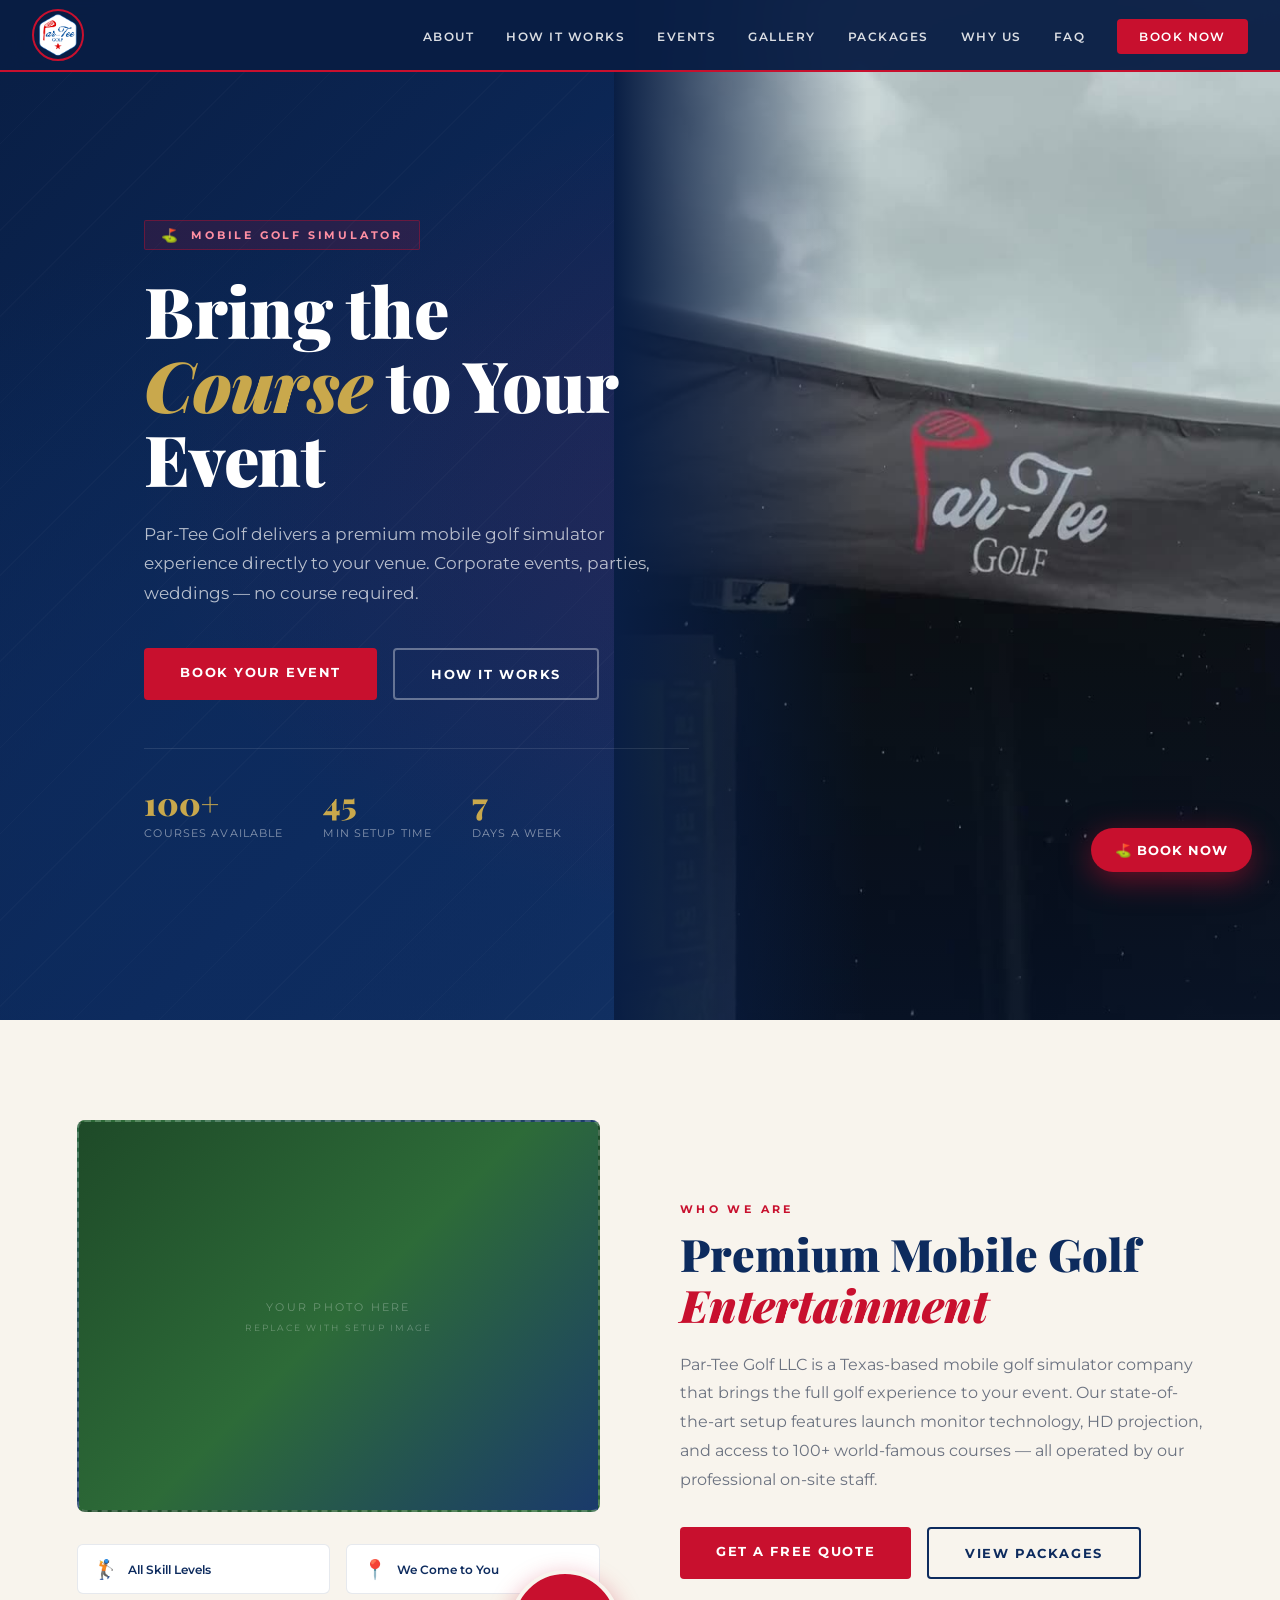
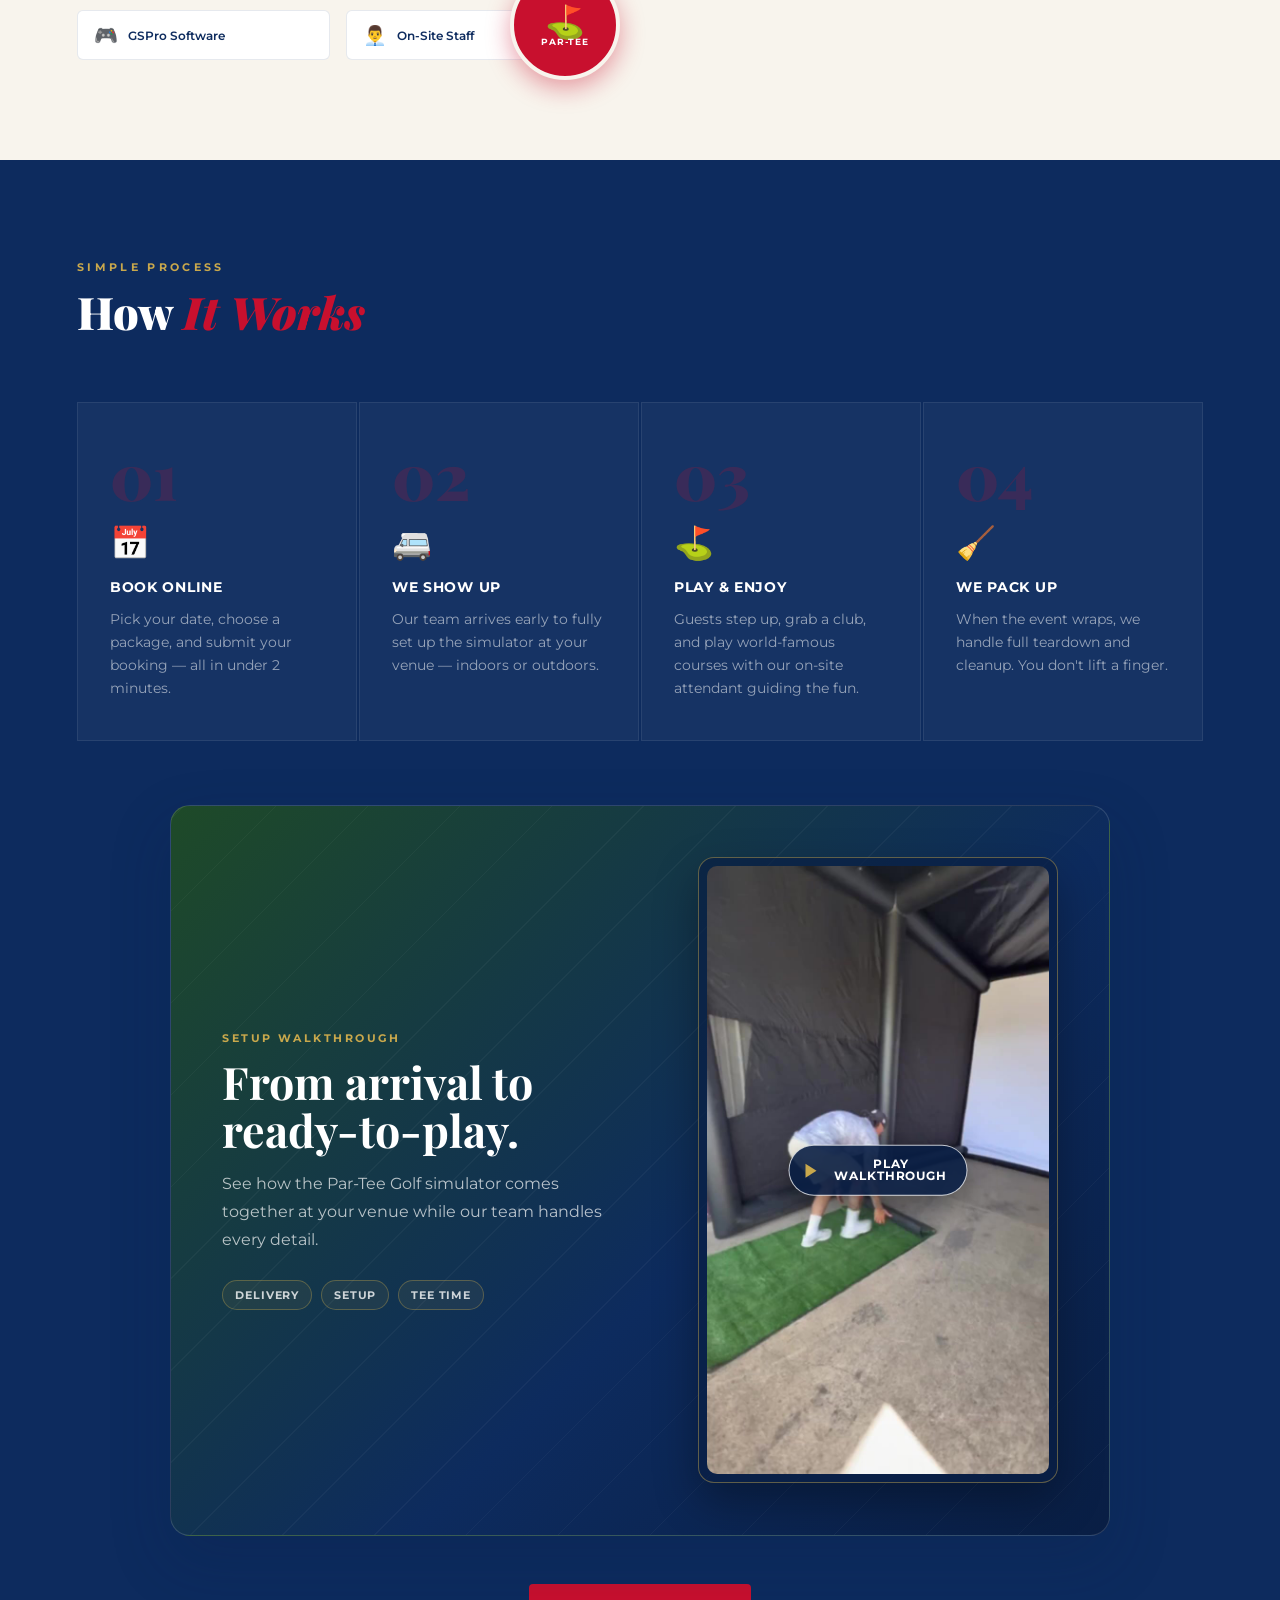
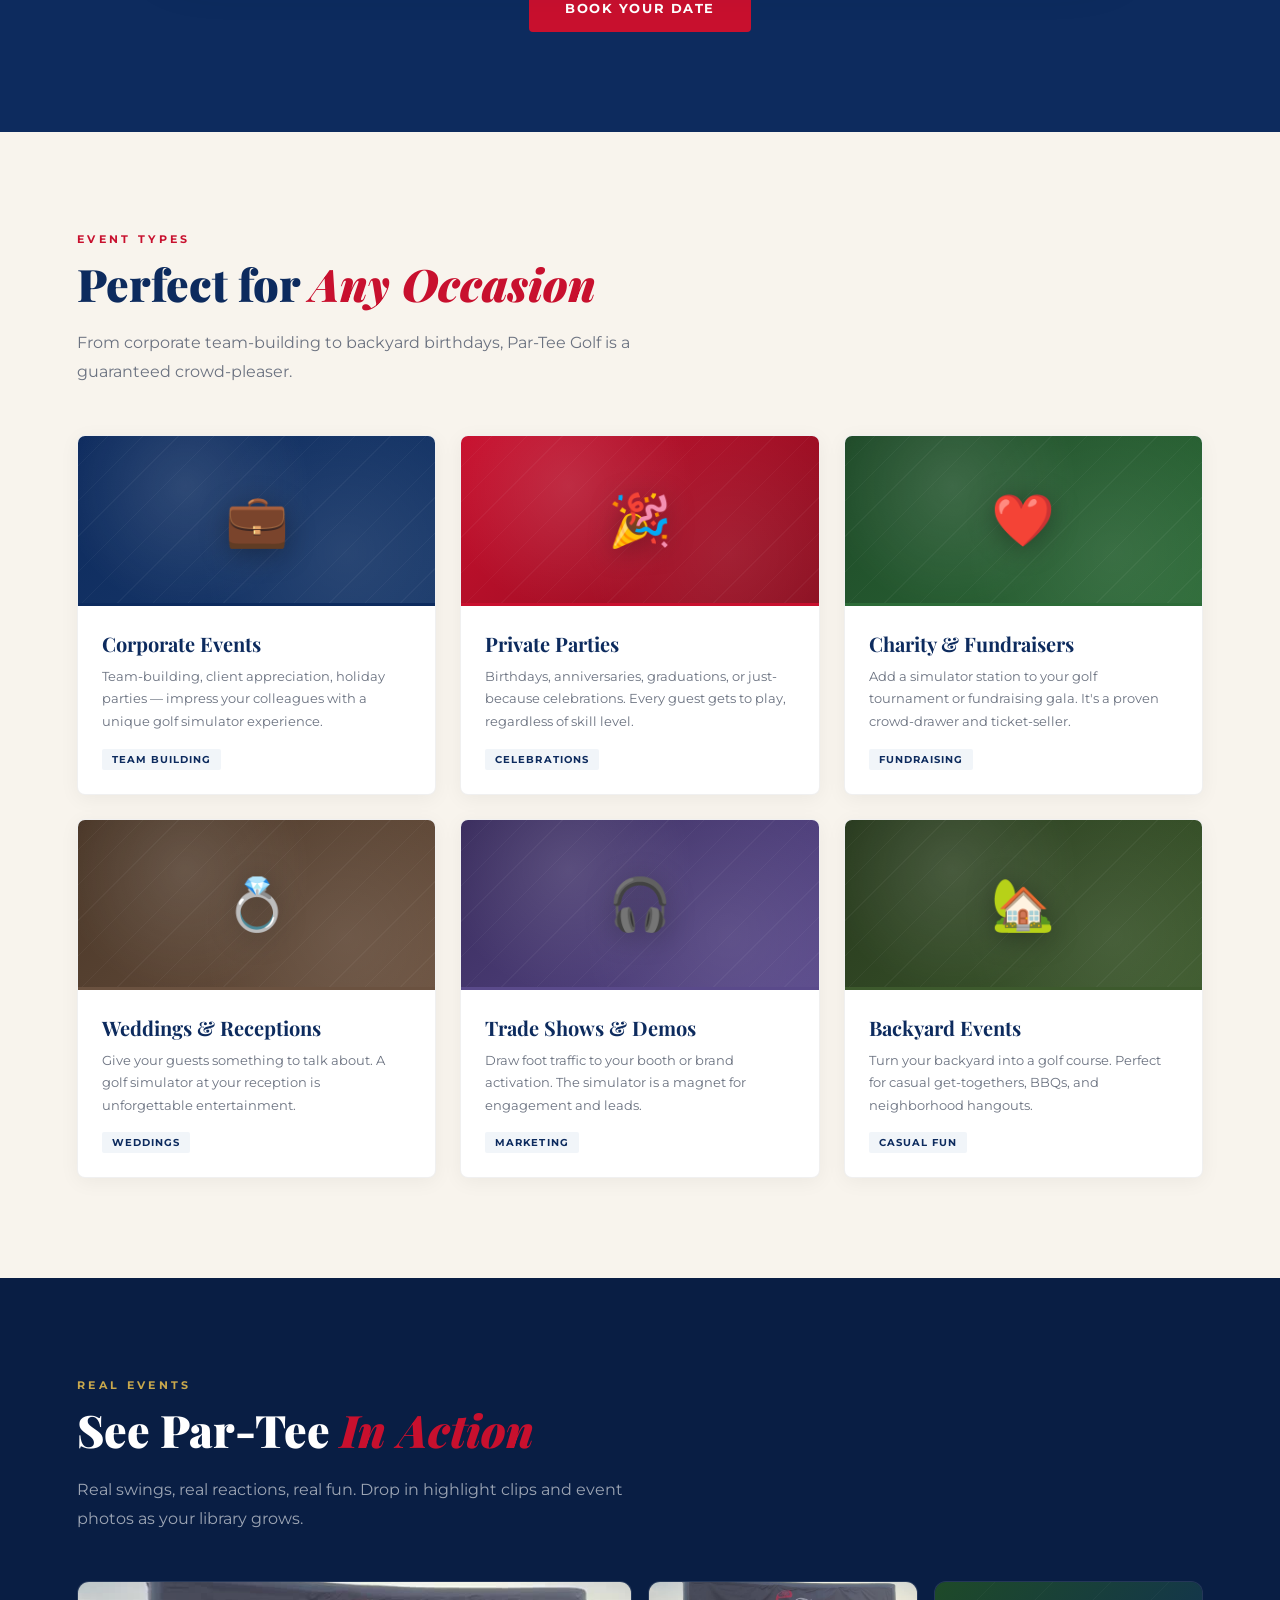
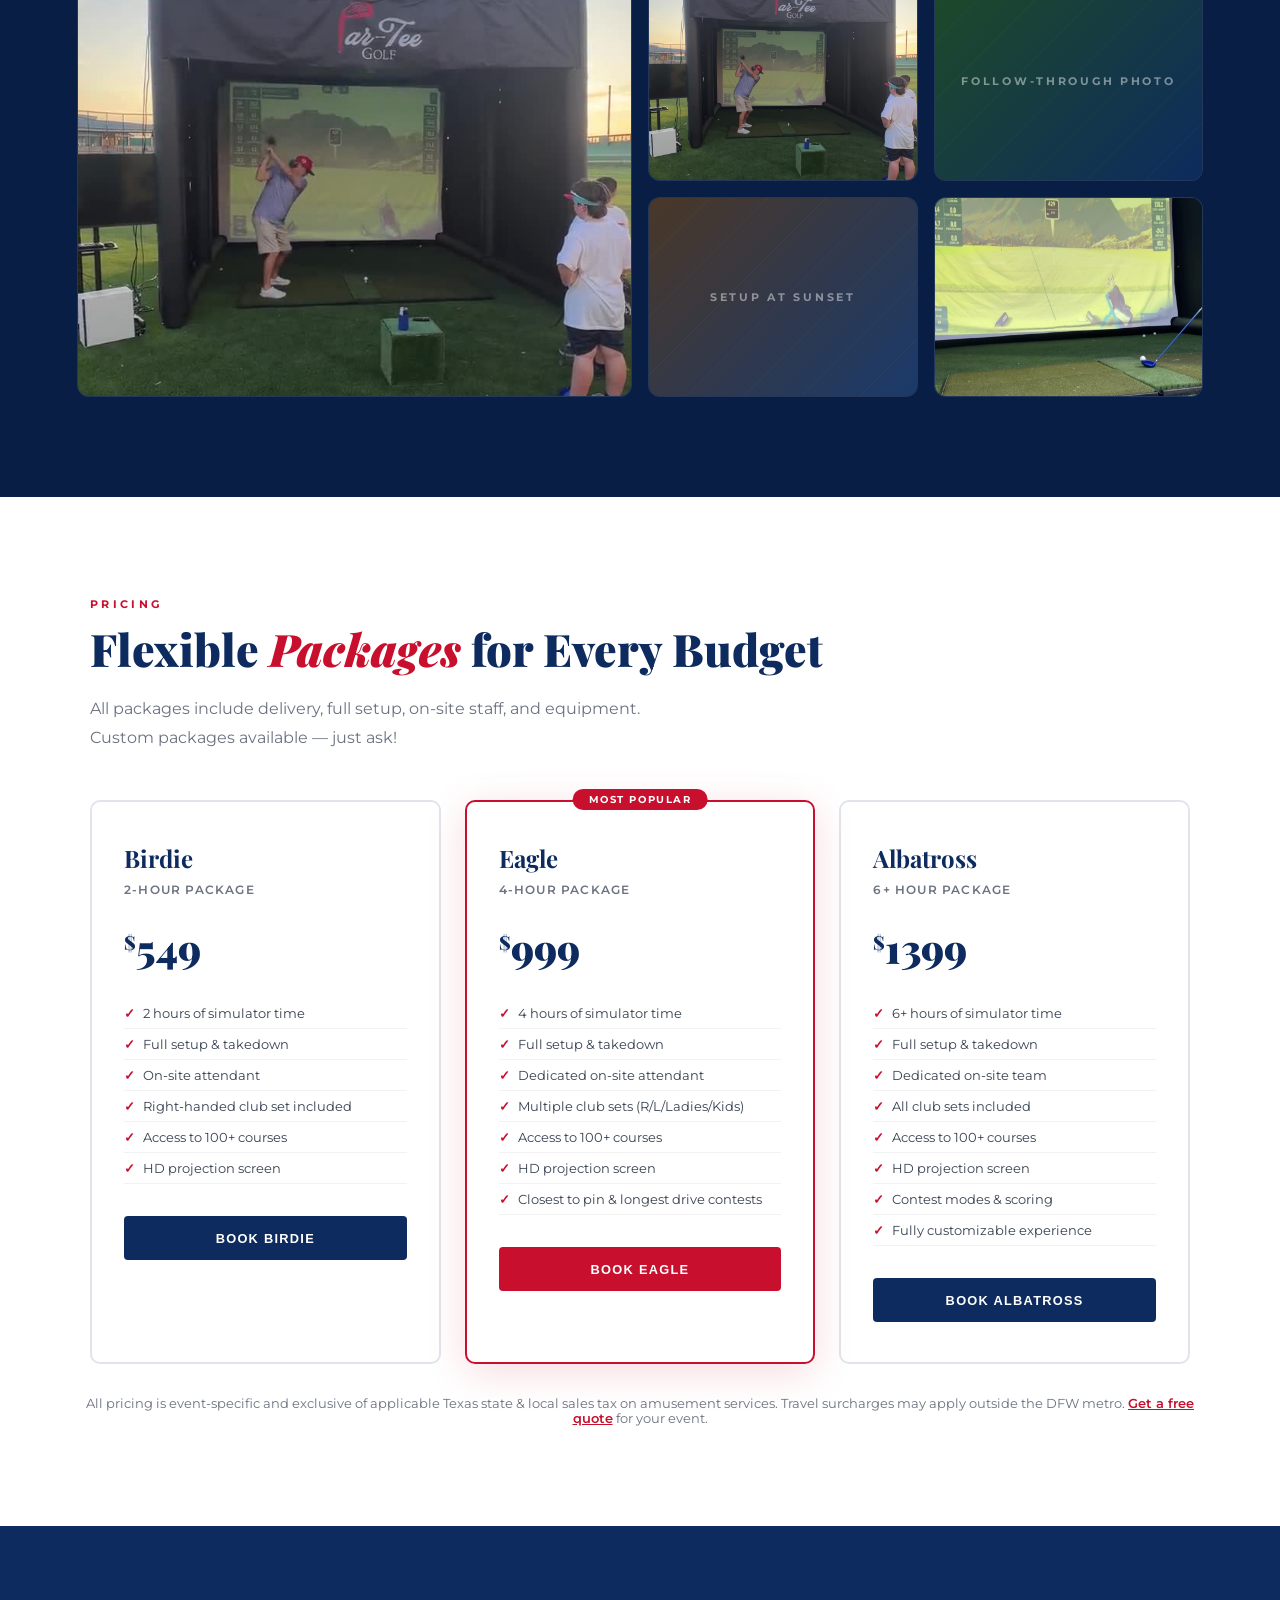
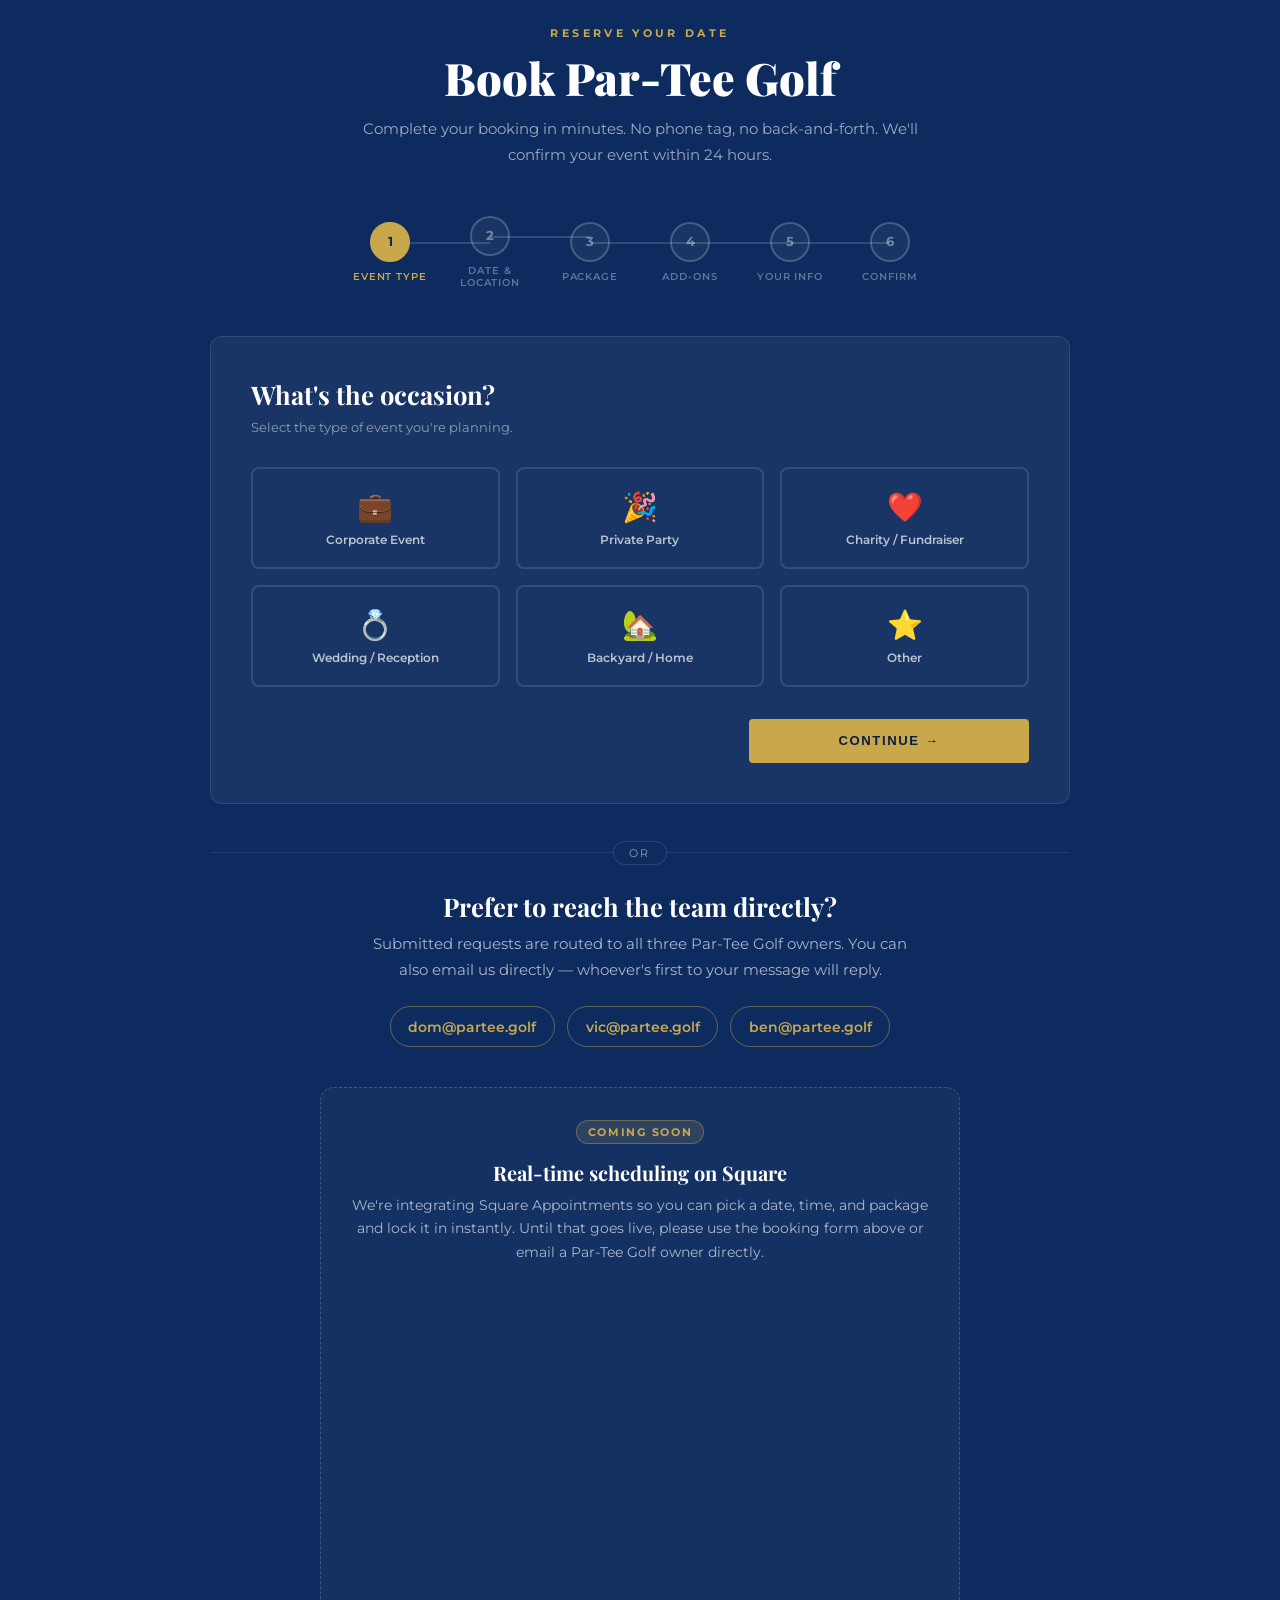
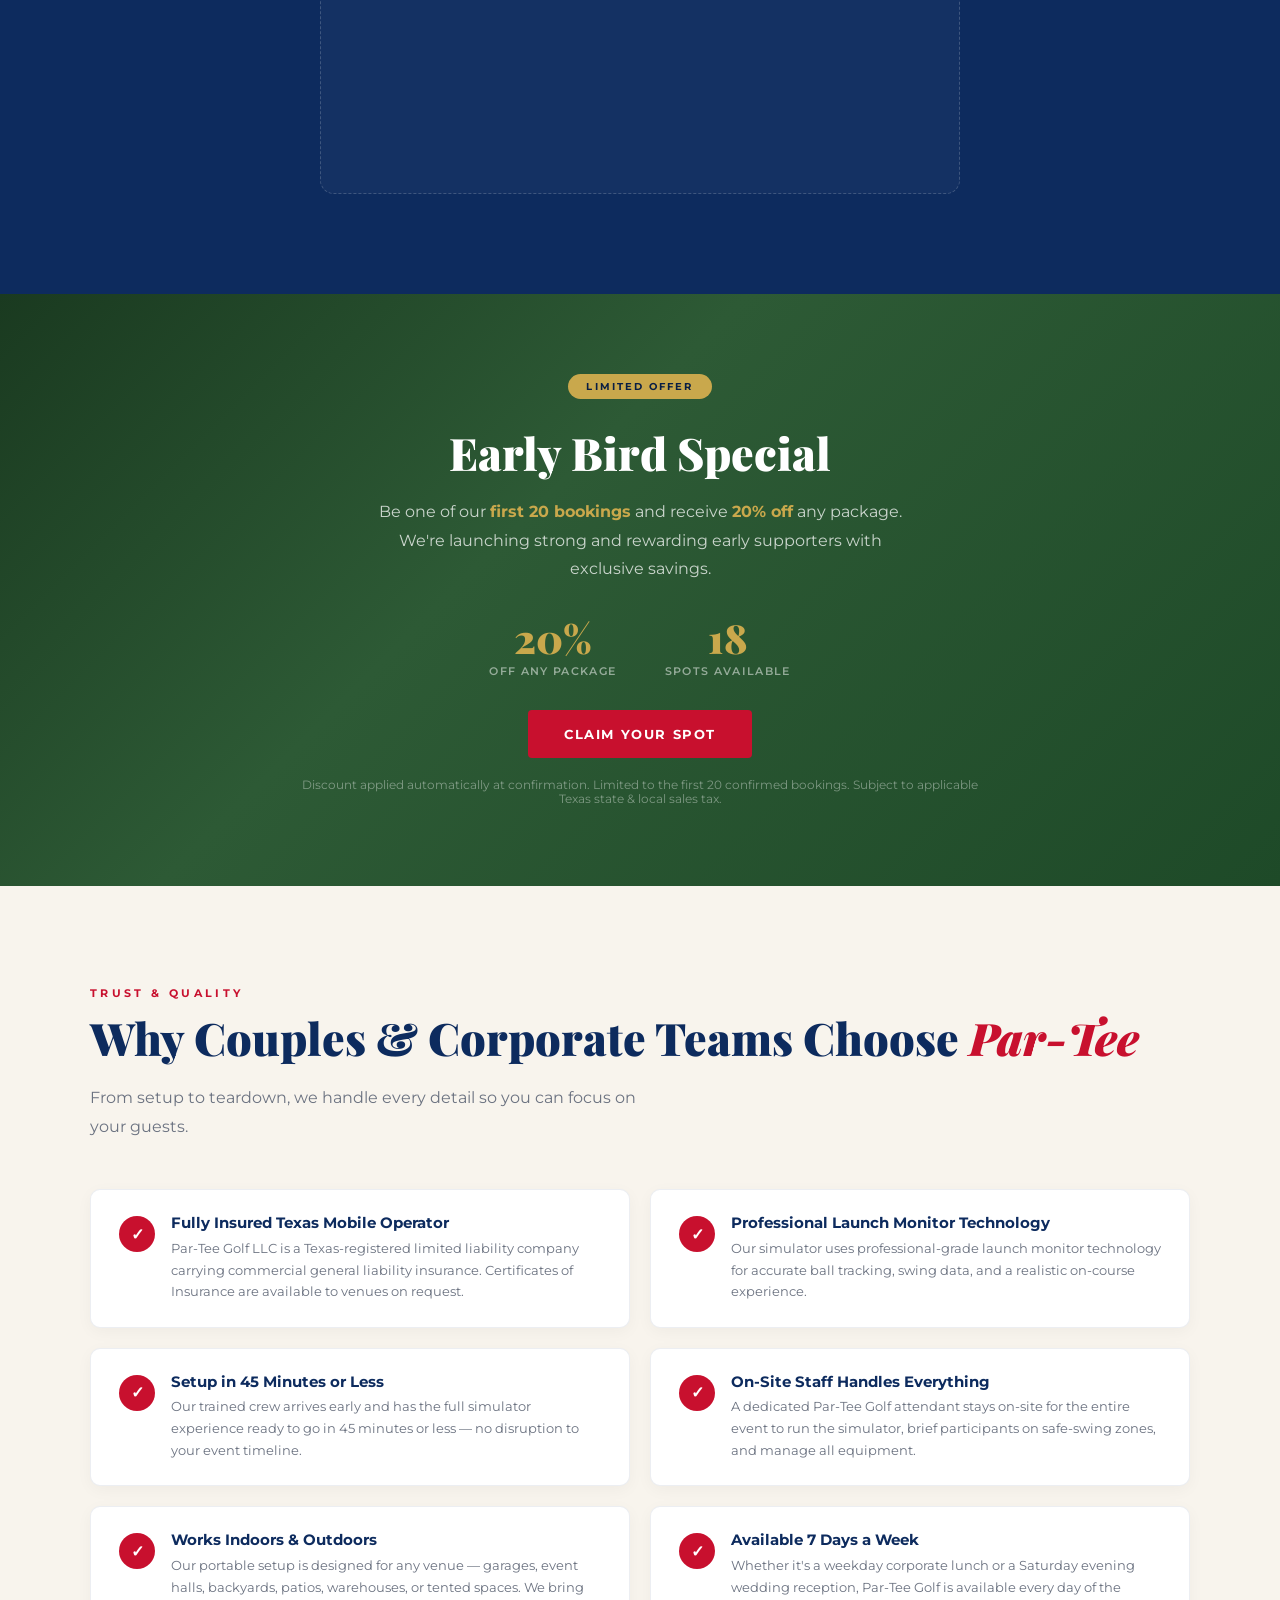
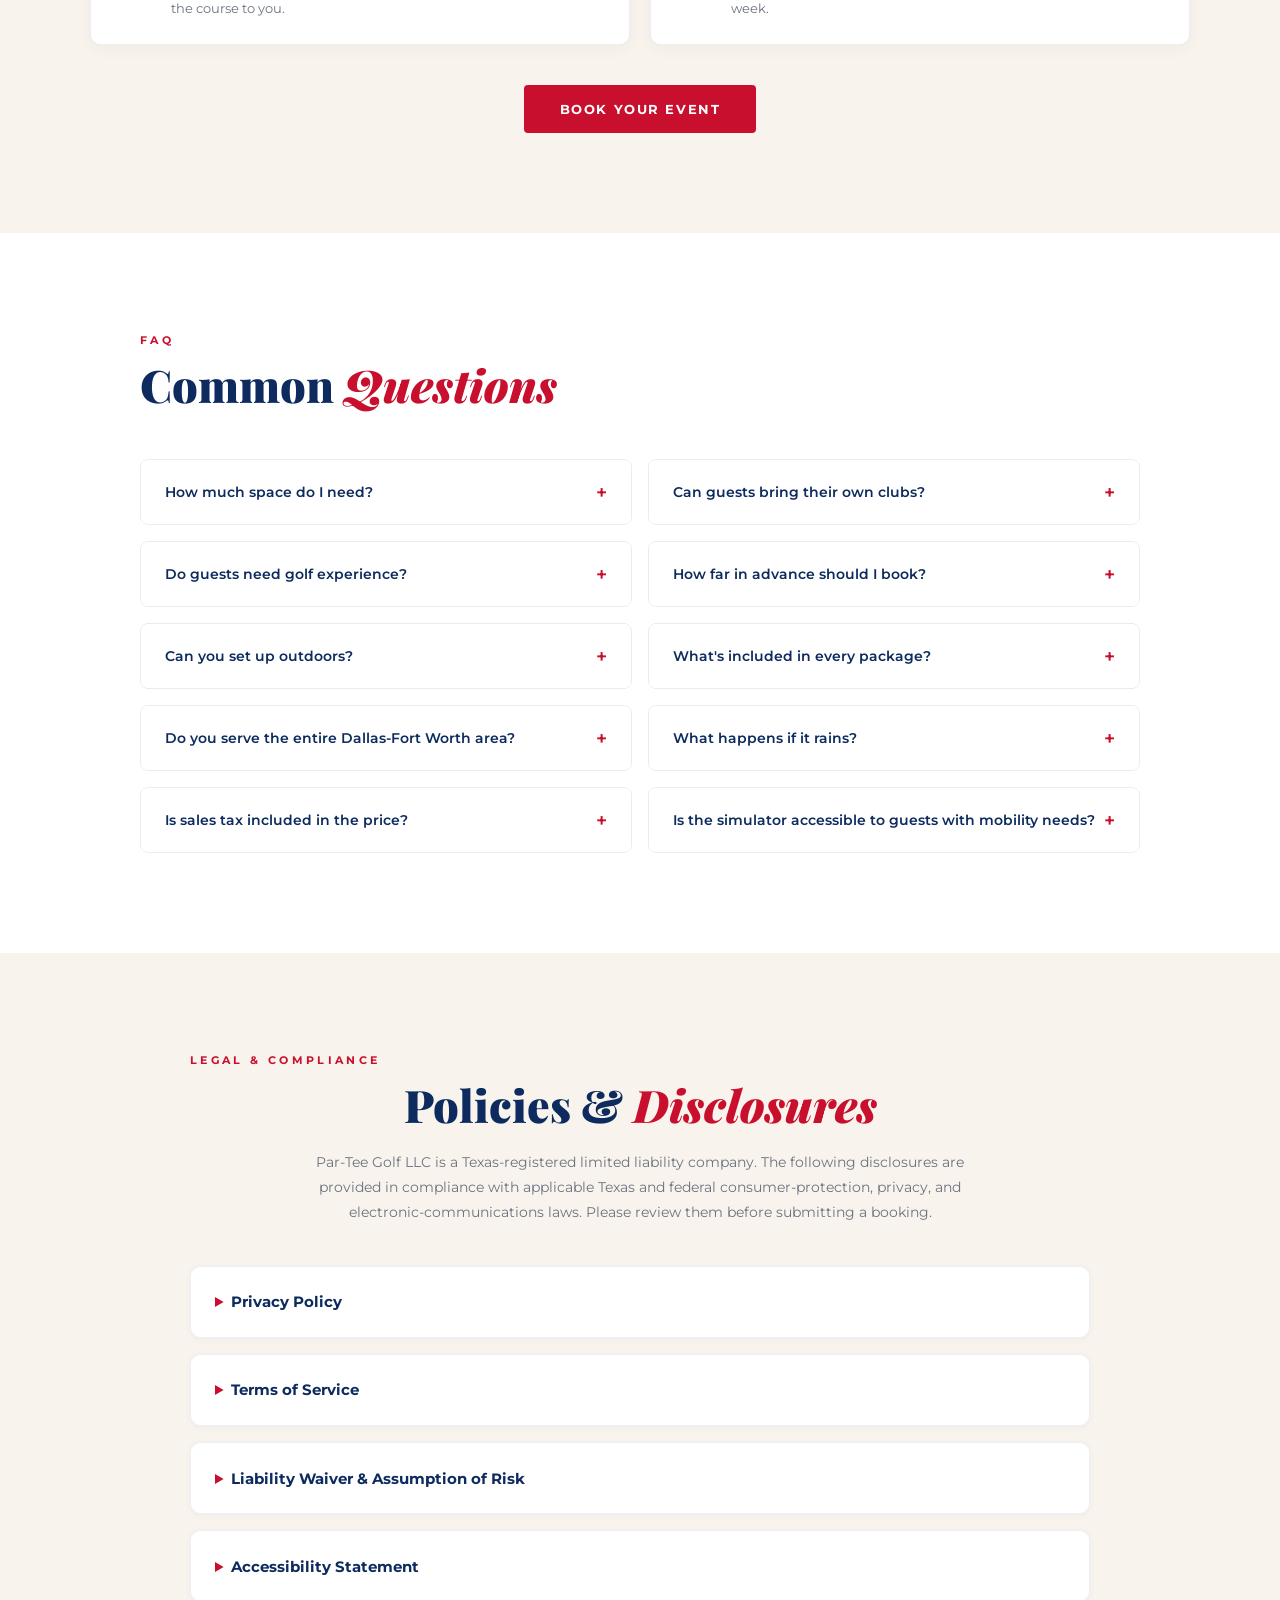
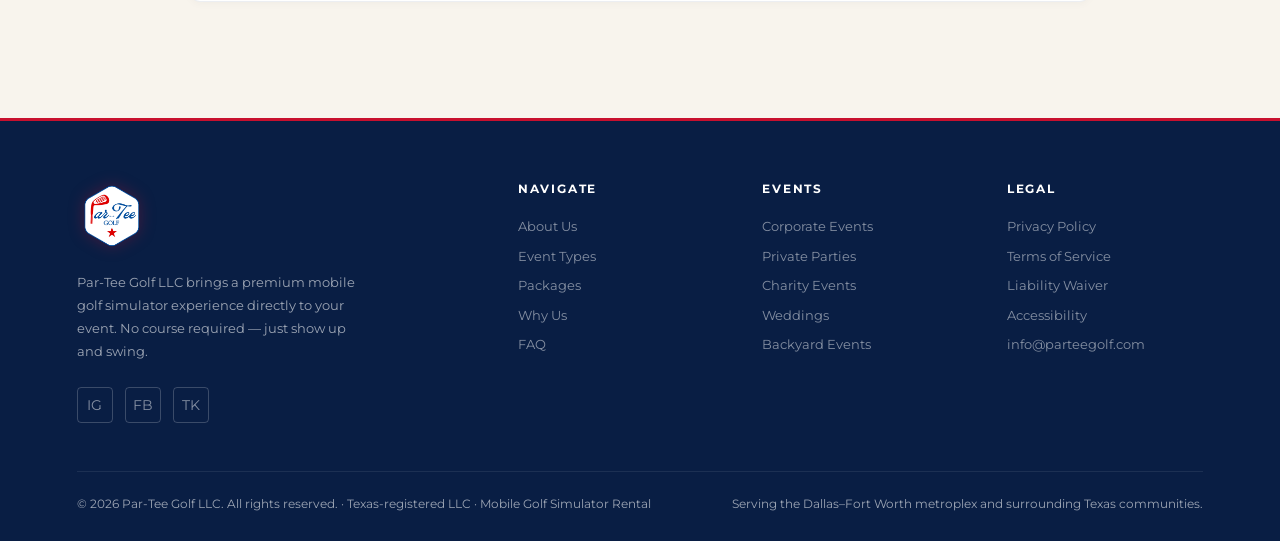
==== commit 75ce6ef6: "Update available spots in early bird special" ====
--- a/index.html
+++ b/index.html
@@ -591,7 +591,7 @@
     <p class="earlybird-desc">Be one of our <strong>first 20 bookings</strong> and receive <strong>20% off</strong> any package. We're launching strong and rewarding early supporters with exclusive savings.</p>
     <div class="earlybird-details">
       <div class="earlybird-stat"><span class="earlybird-num">20%</span><span class="earlybird-label">Off Any Package</span></div>
-      <div class="earlybird-stat"><span class="earlybird-num">19</span><span class="earlybird-label">Spots Available</span></div>
+      <div class="earlybird-stat"><span class="earlybird-num">18</span><span class="earlybird-label">Spots Available</span></div>
     </div>
     <a href="#booking" class="btn-primary">Claim Your Spot</a>
     <p class="earlybird-fine">Discount applied automatically at confirmation. Limited to the first 20 confirmed bookings. Subject to applicable Texas state &amp; local sales tax.</p>
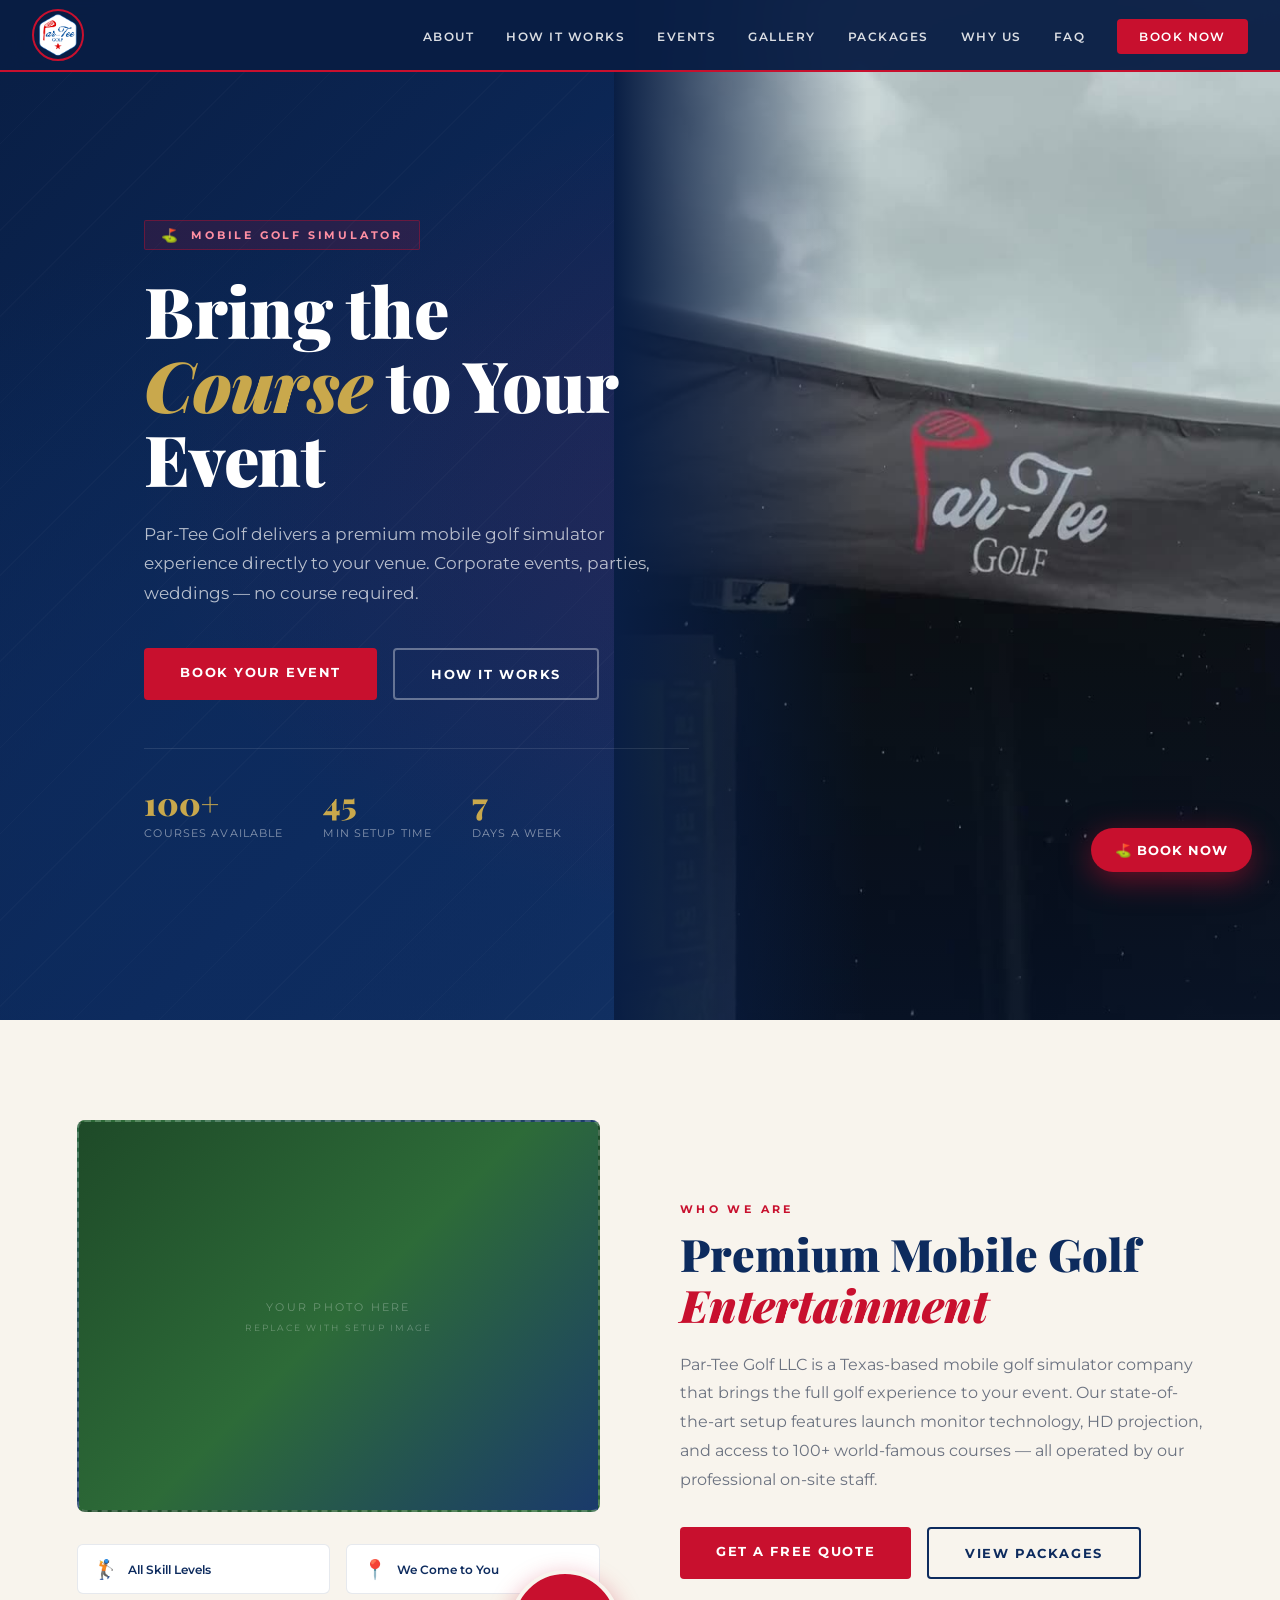
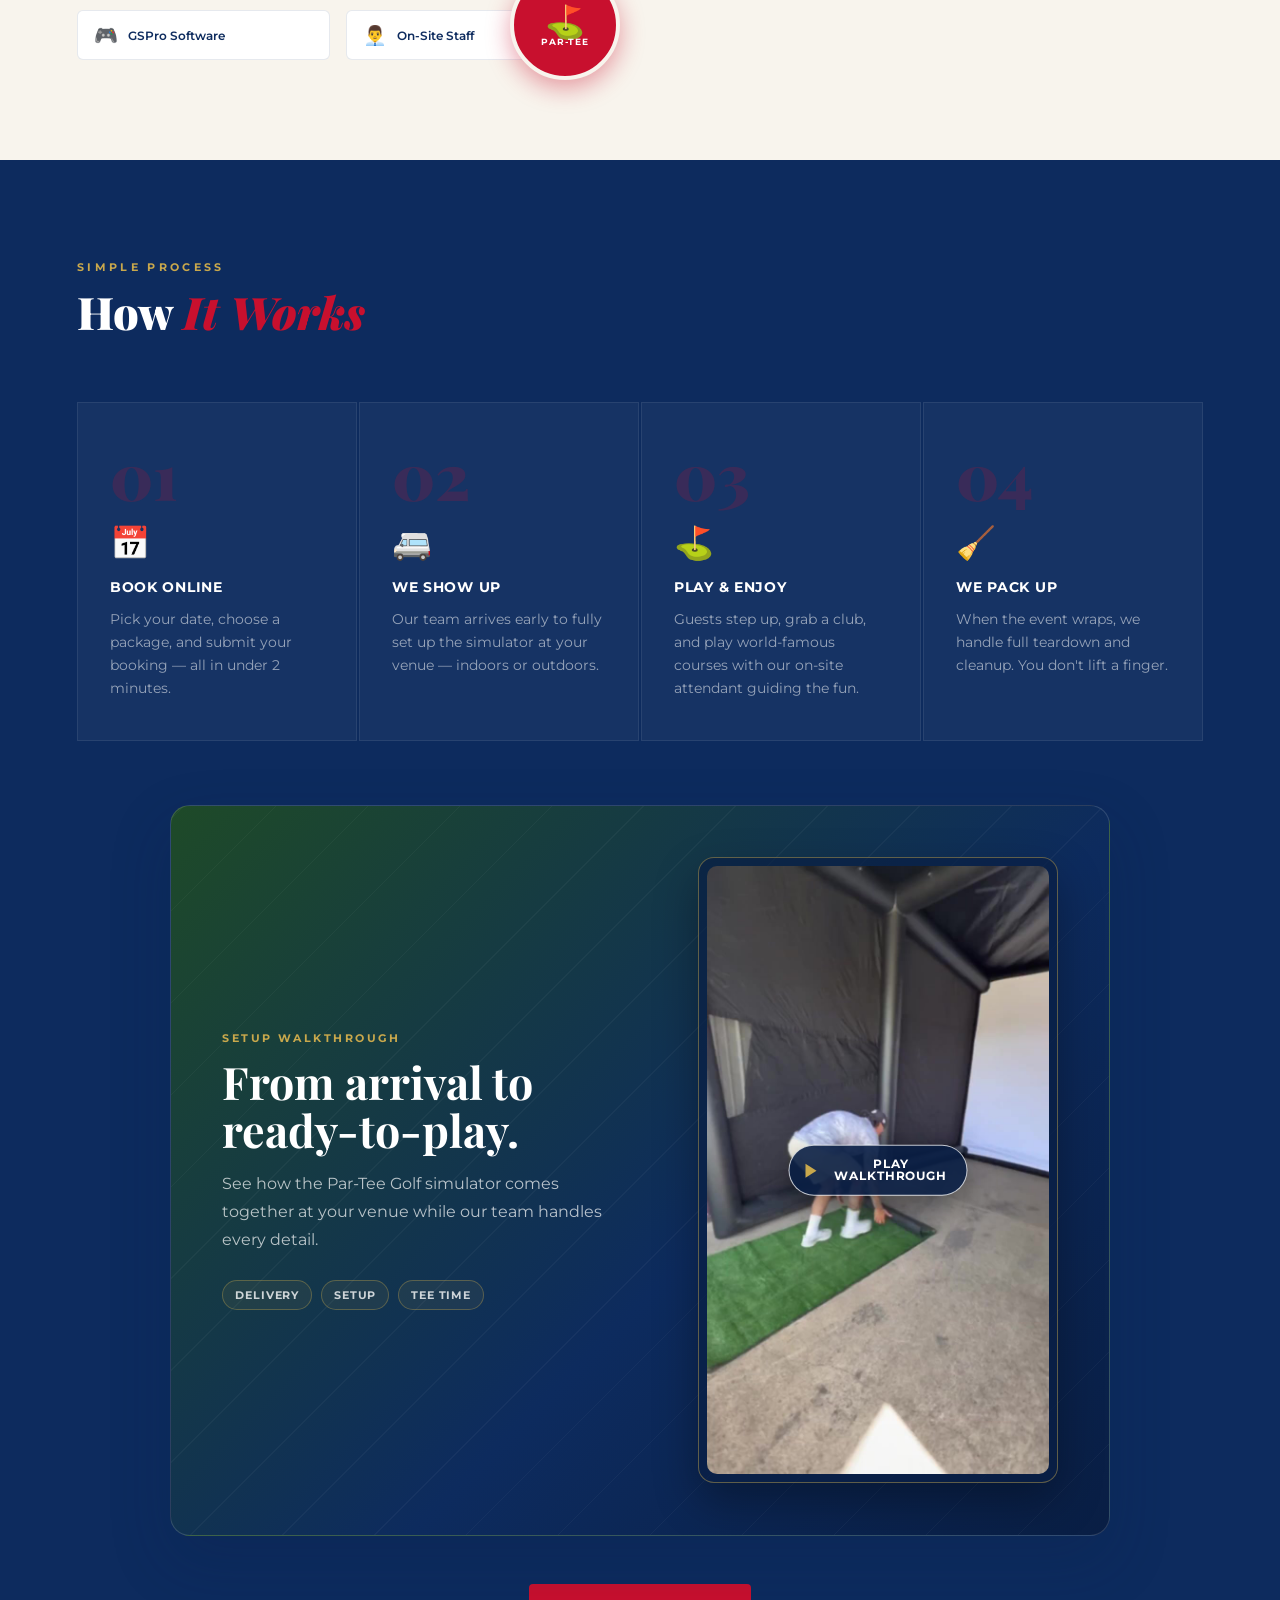
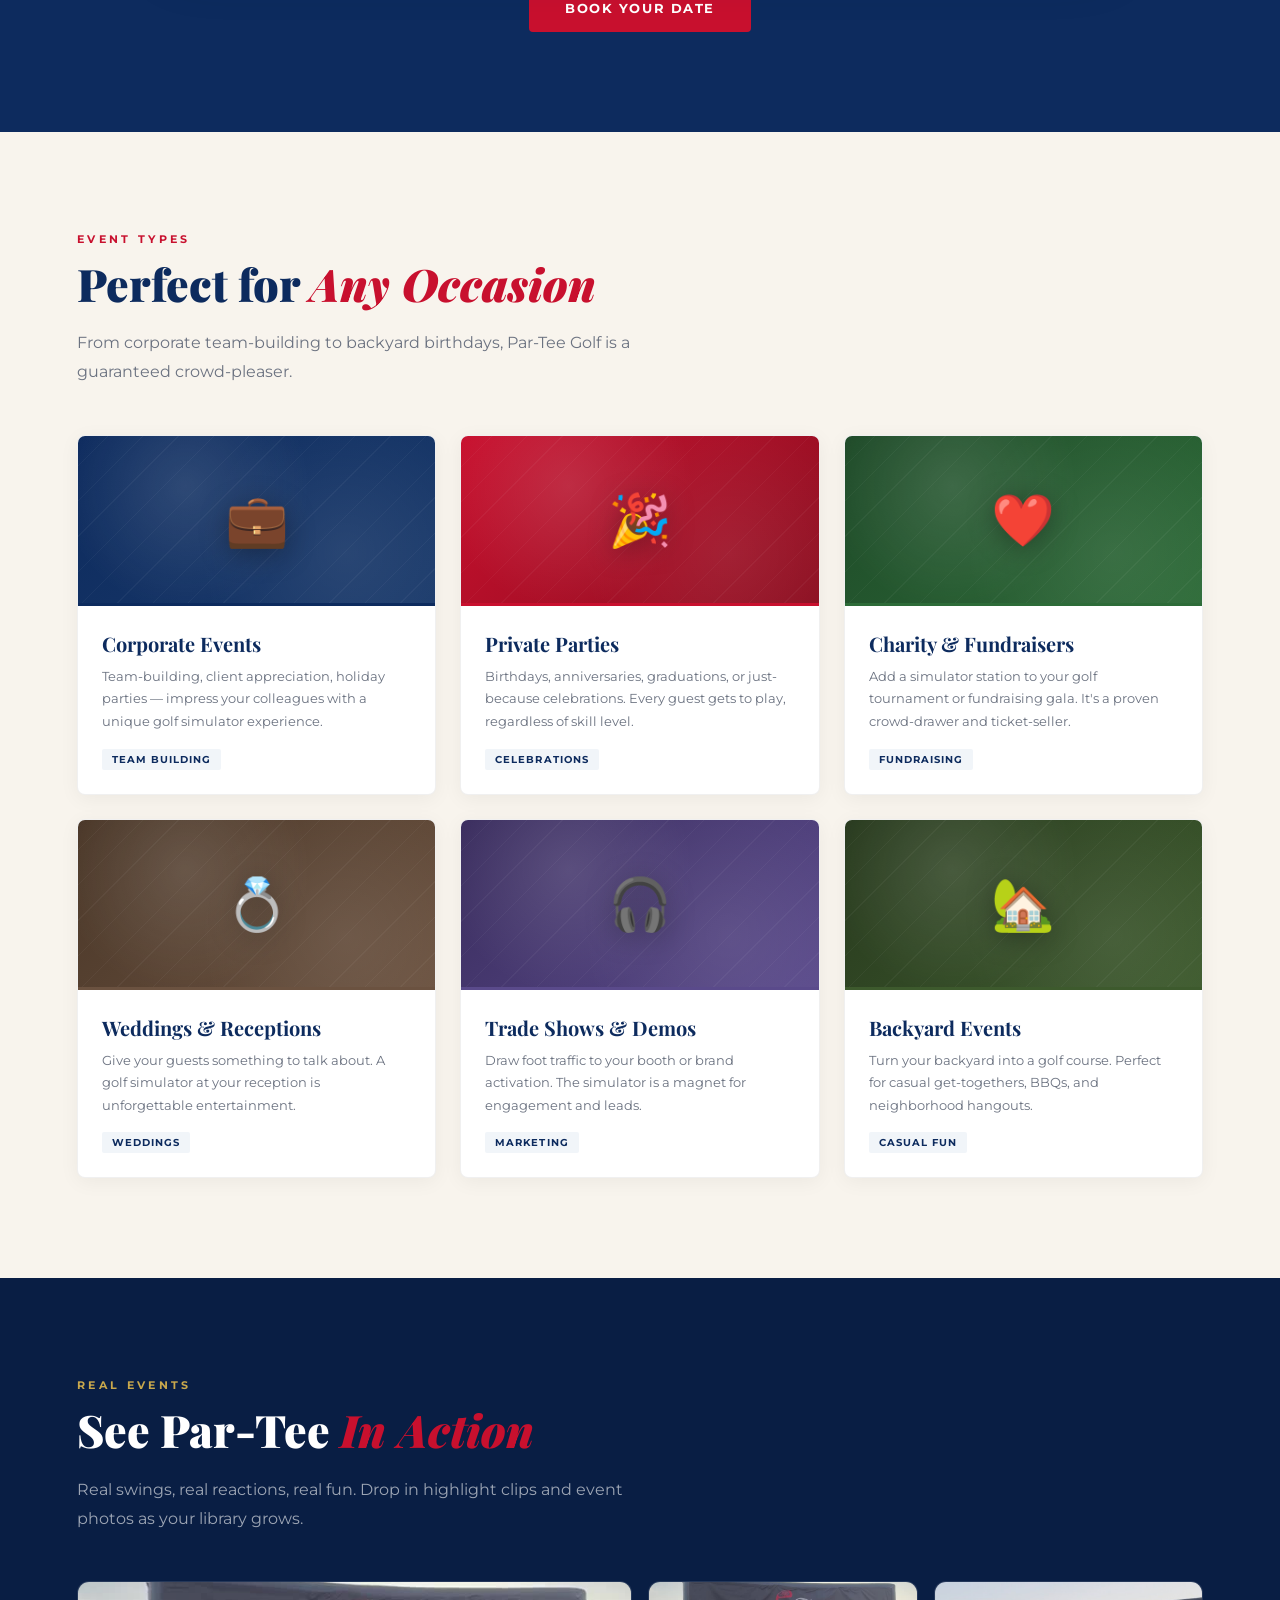
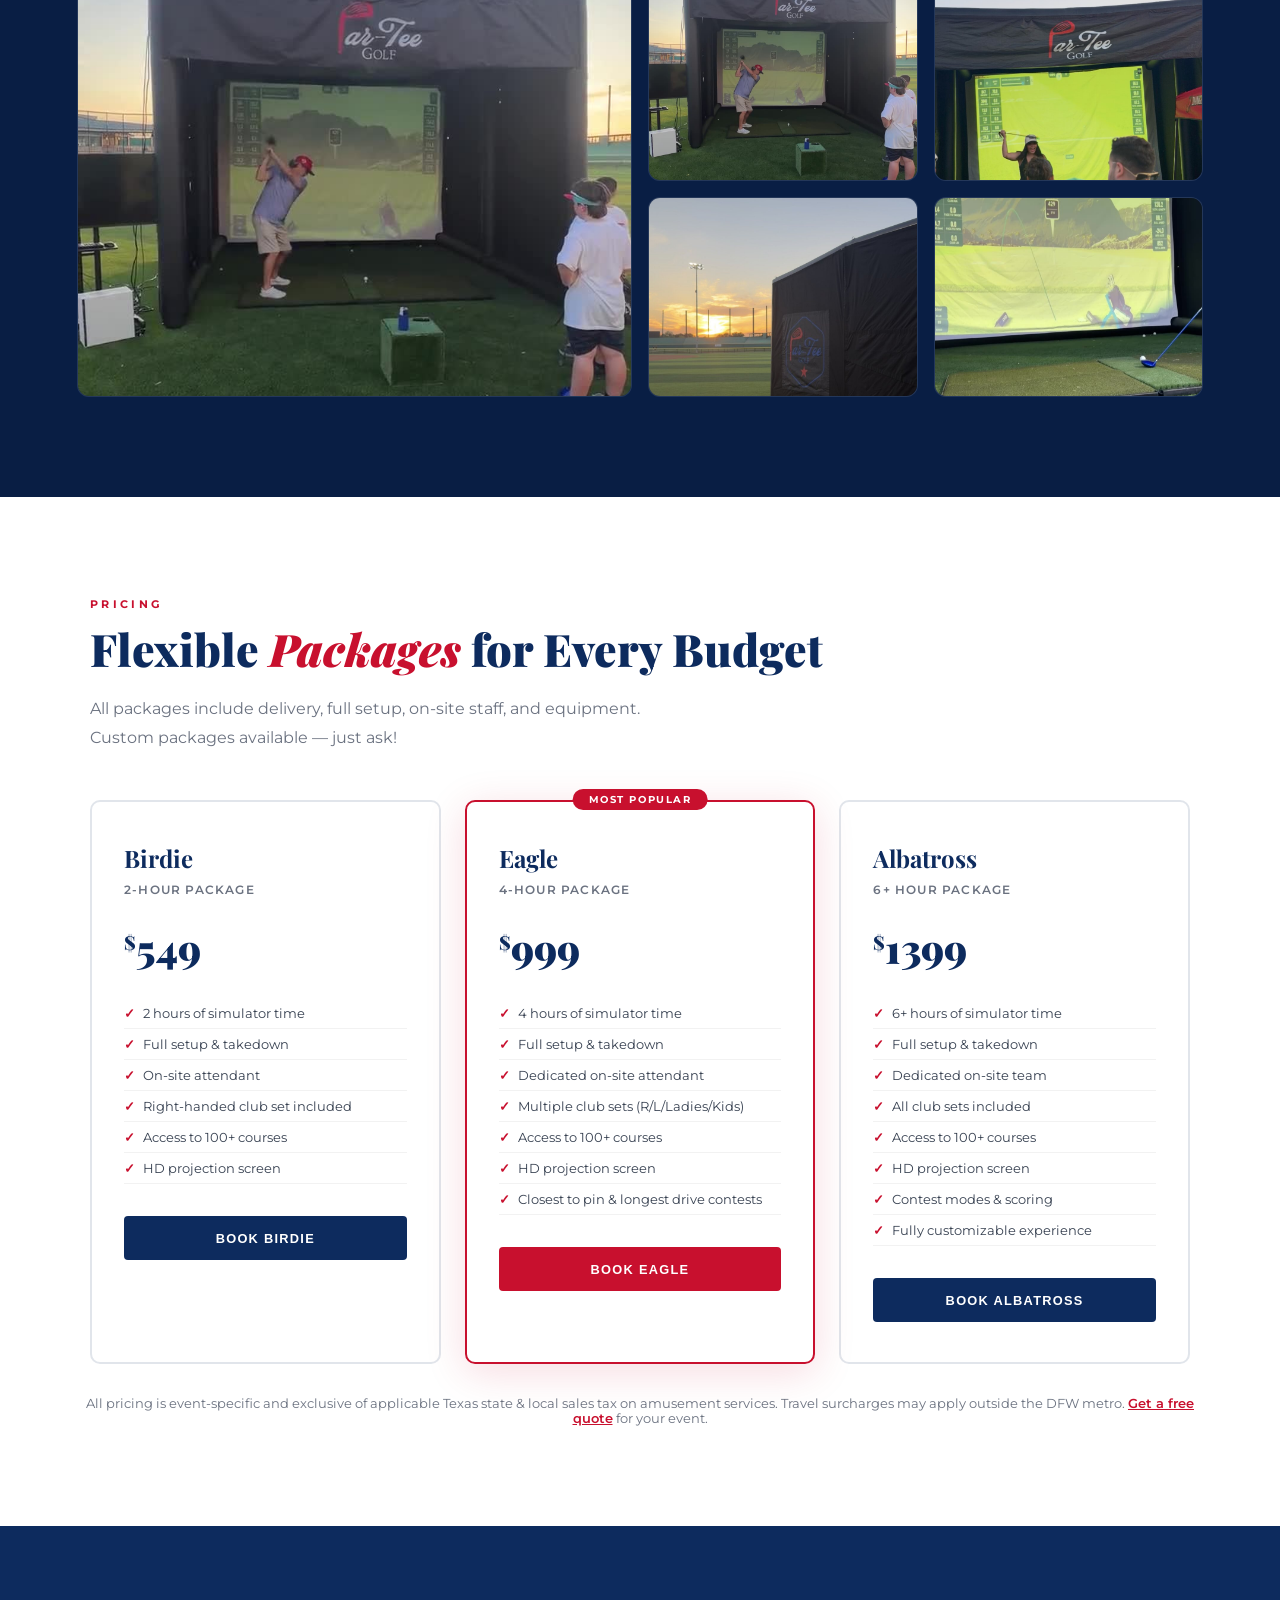
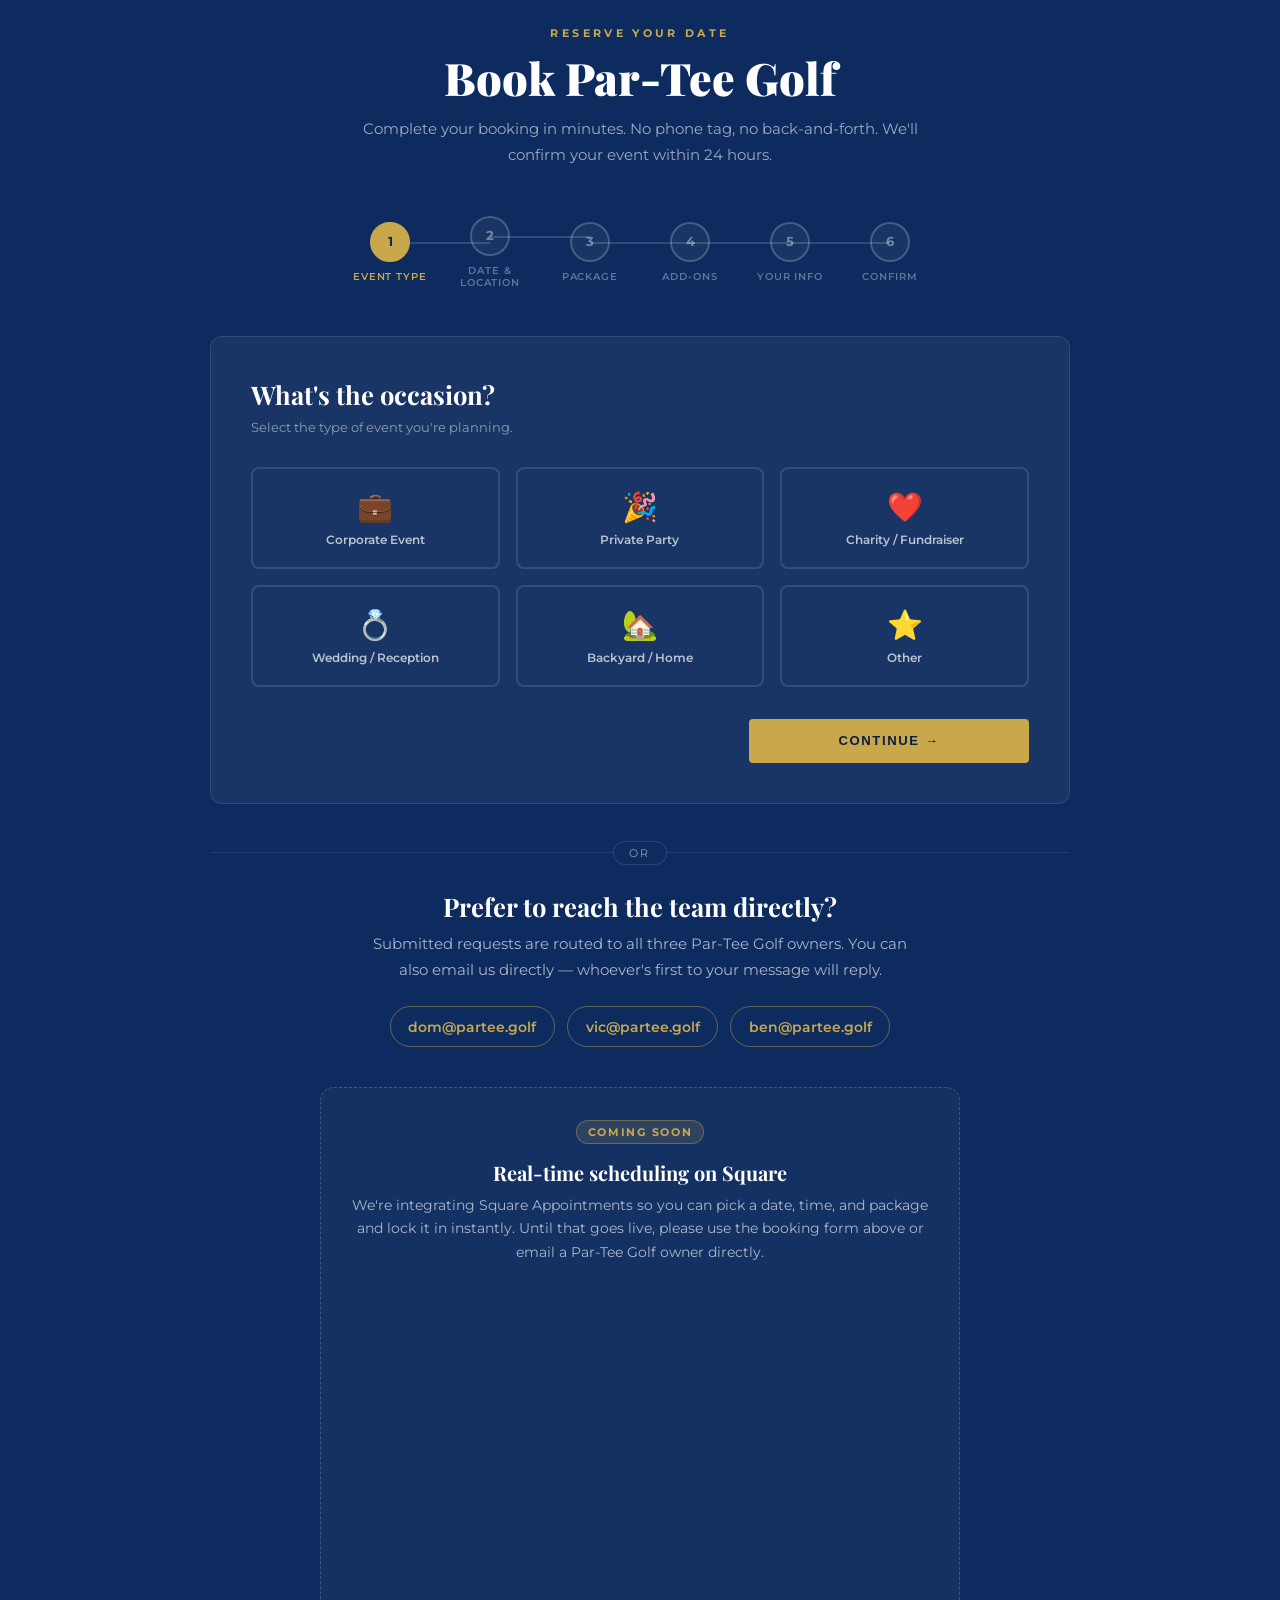
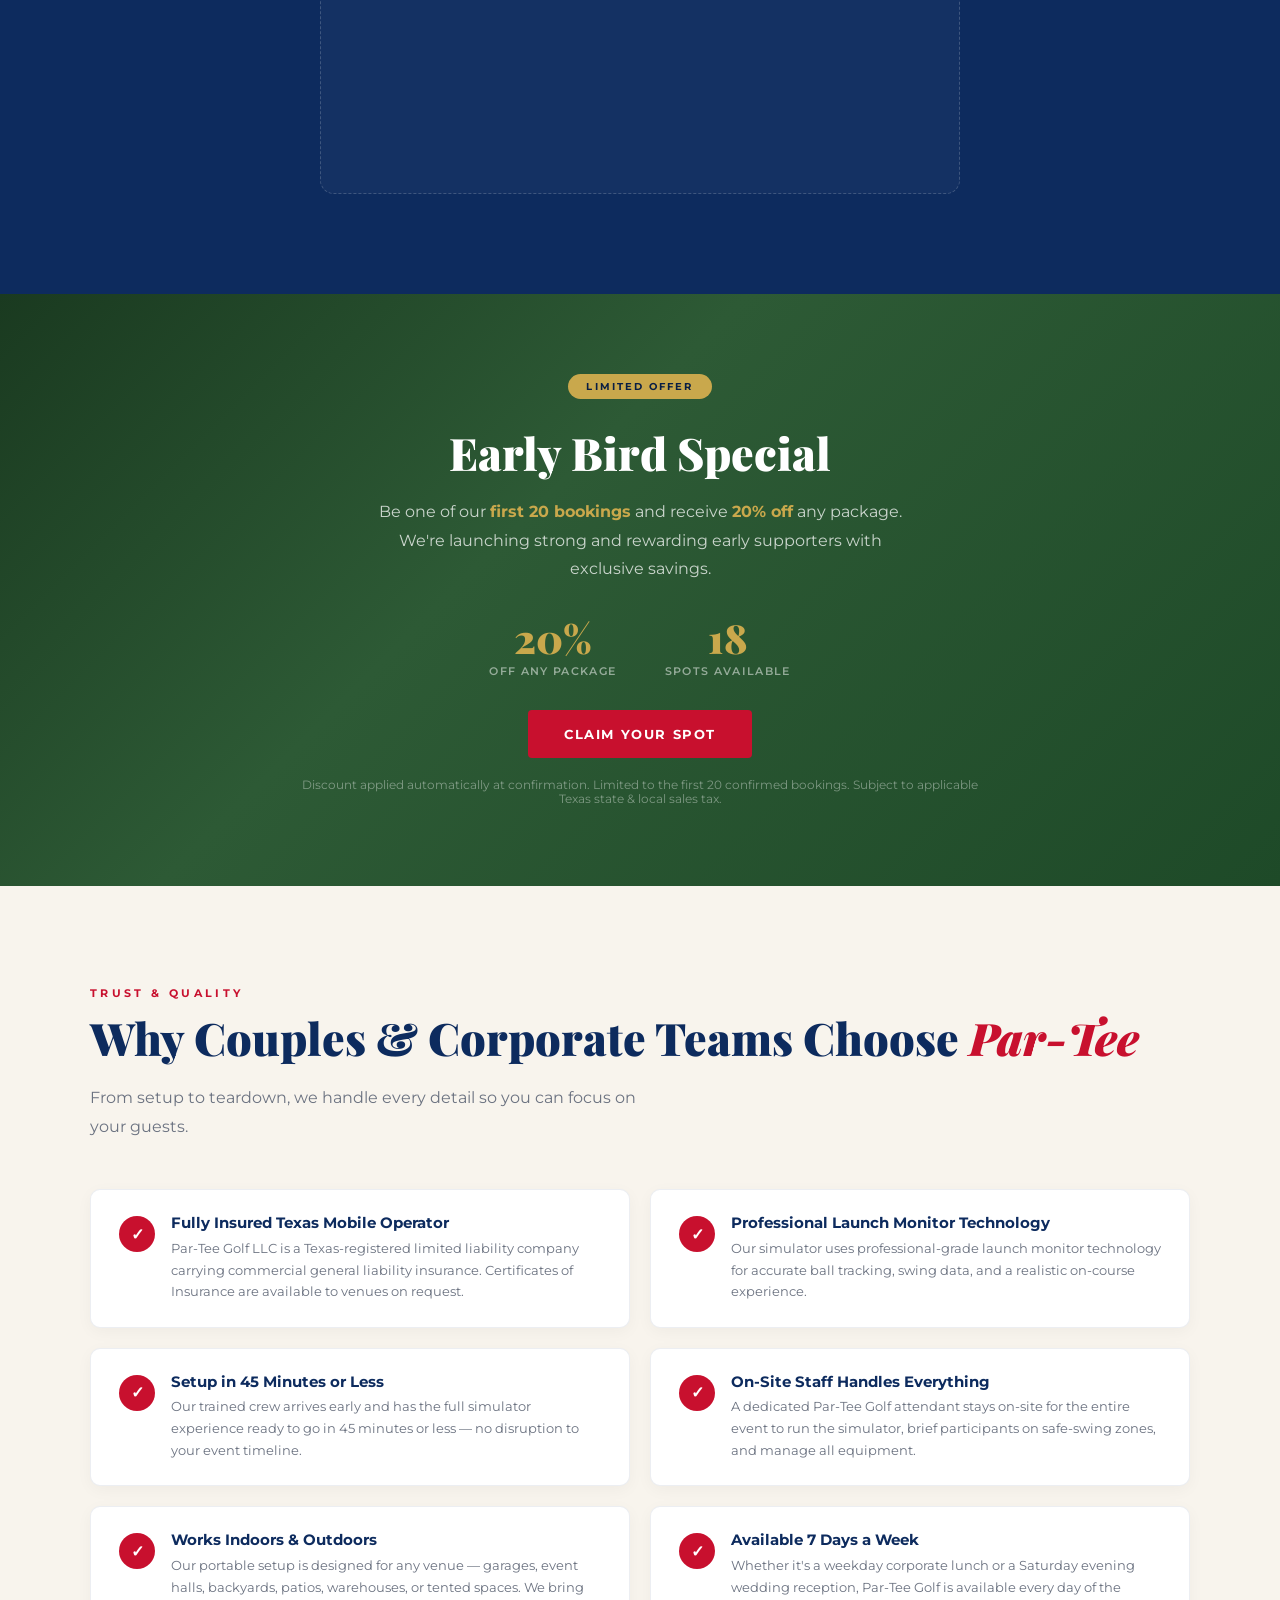
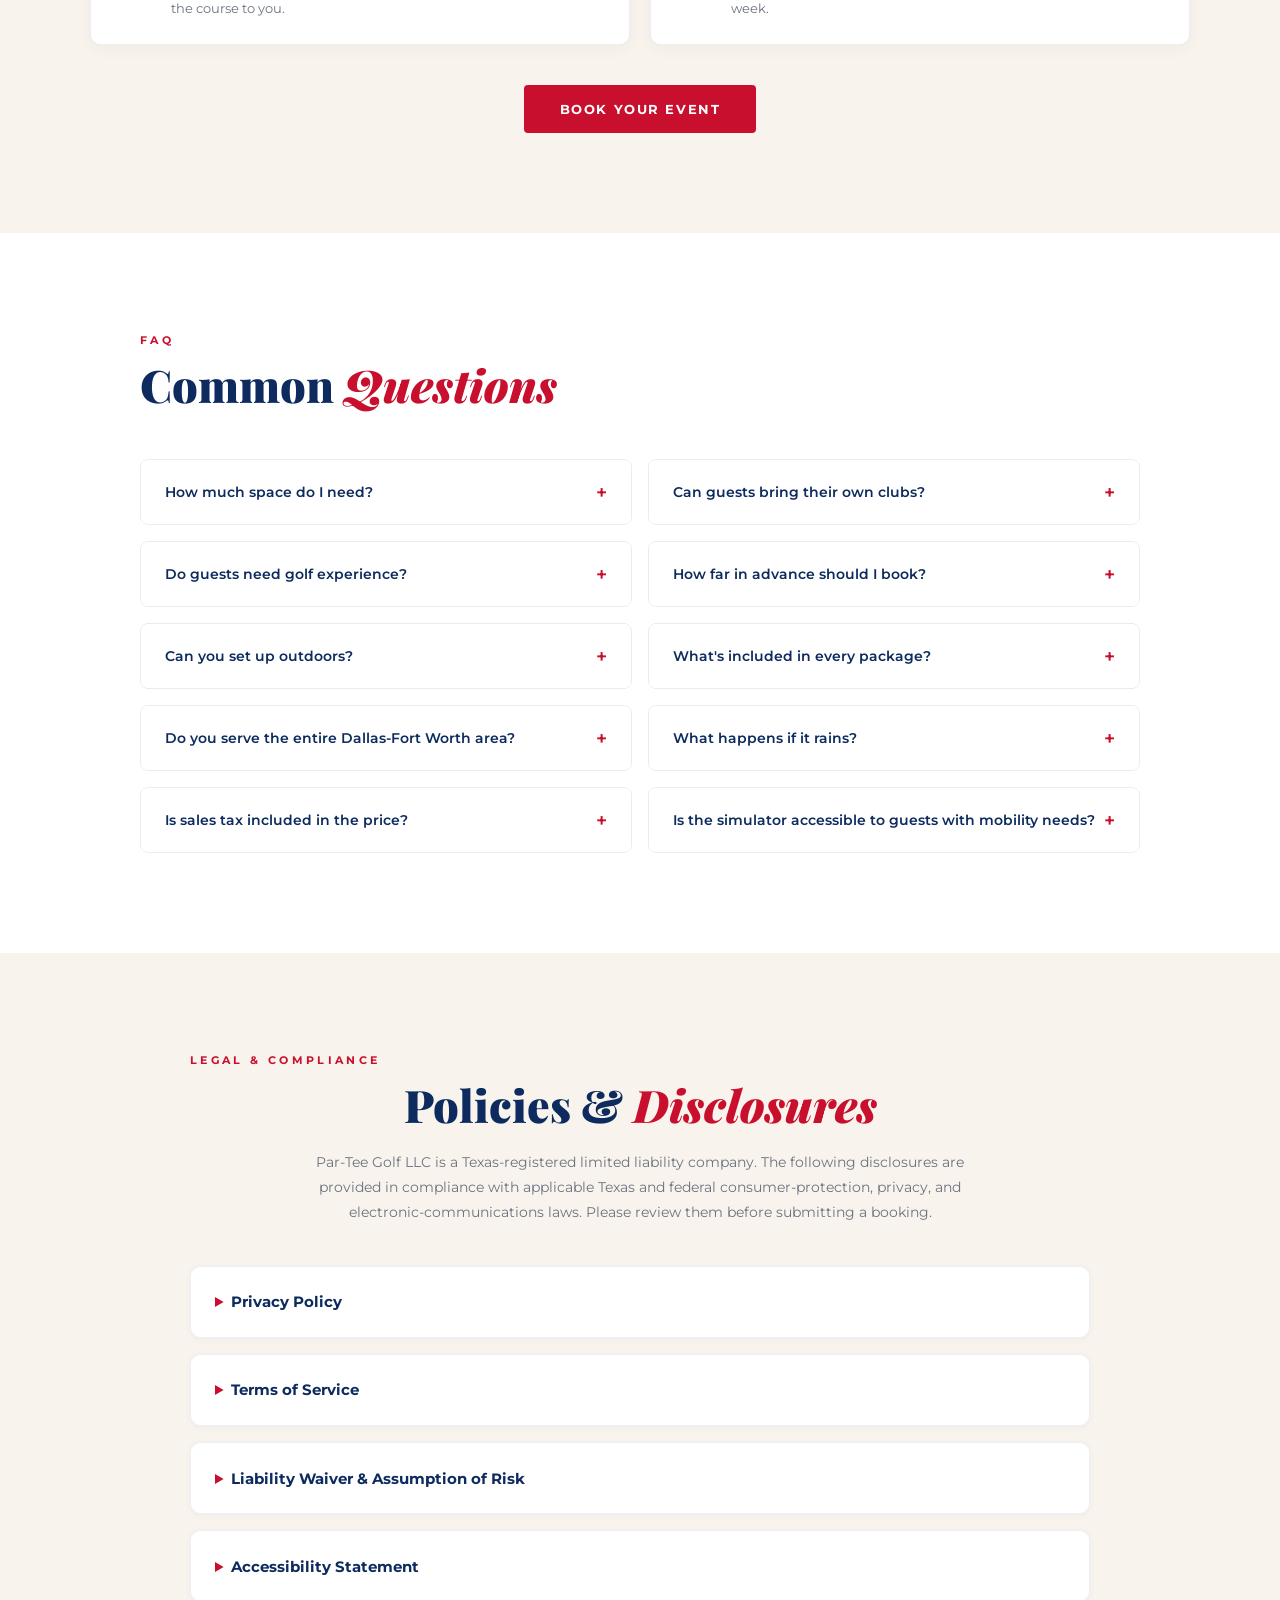
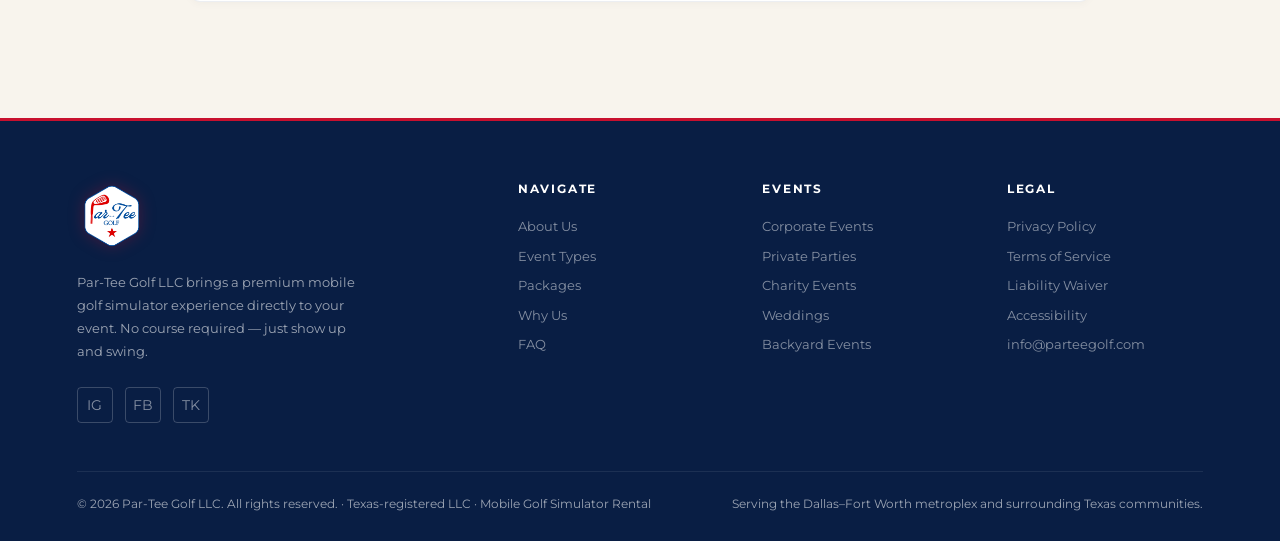
==== commit 1f99f351: "Replace follow-through photo section with new image (6a5ffc94127be27e49fc761f)" ====
--- a/index.html
+++ b/index.html
@@ -218,10 +218,10 @@
       <img src="gallery-1-backswing.jpg" alt="Player at the top of the backswing in the Par-Tee Golf simulator" loading="lazy">
     </div>
     <div class="gallery-tile">
-      <div class="media-placeholder photo grad-2"><span class="media-label">Follow-Through Photo</span></div>
+      <img src="gallery-2-follow-through-v2.jpg" alt="Golfer celebrating her shot in front of the Par-Tee Golf simulator screen" loading="lazy">
     </div>
     <div class="gallery-tile">
-      <div class="media-placeholder photo grad-3"><span class="media-label">Setup at Sunset</span></div>
+      <img src="gallery-3-sunset-setup-v2.jpg" alt="Par-Tee Golf simulator setup beside a baseball field at sunset" loading="lazy">
     </div>
     <div class="gallery-tile">
       <img src="gallery-4-tech.jpg" alt="Close-up of the simulator screen with launch monitor stat overlay" loading="lazy">
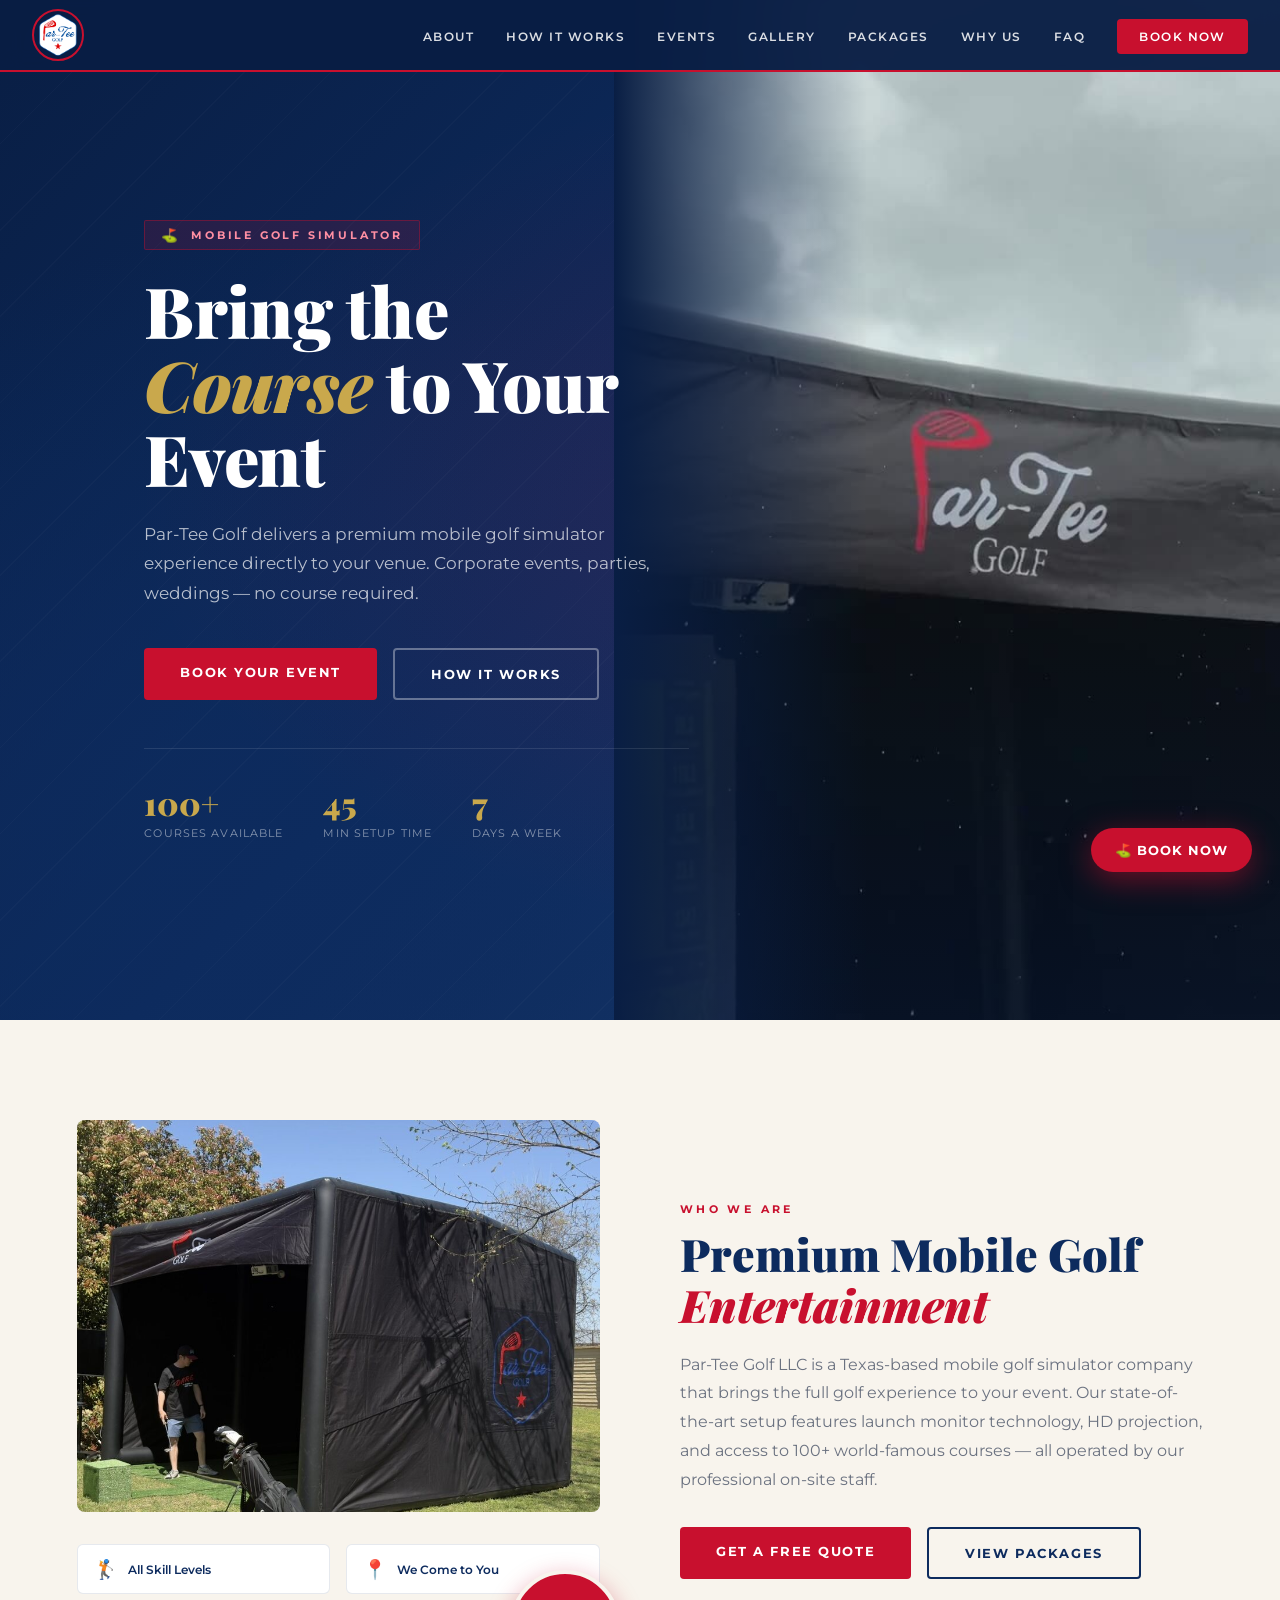
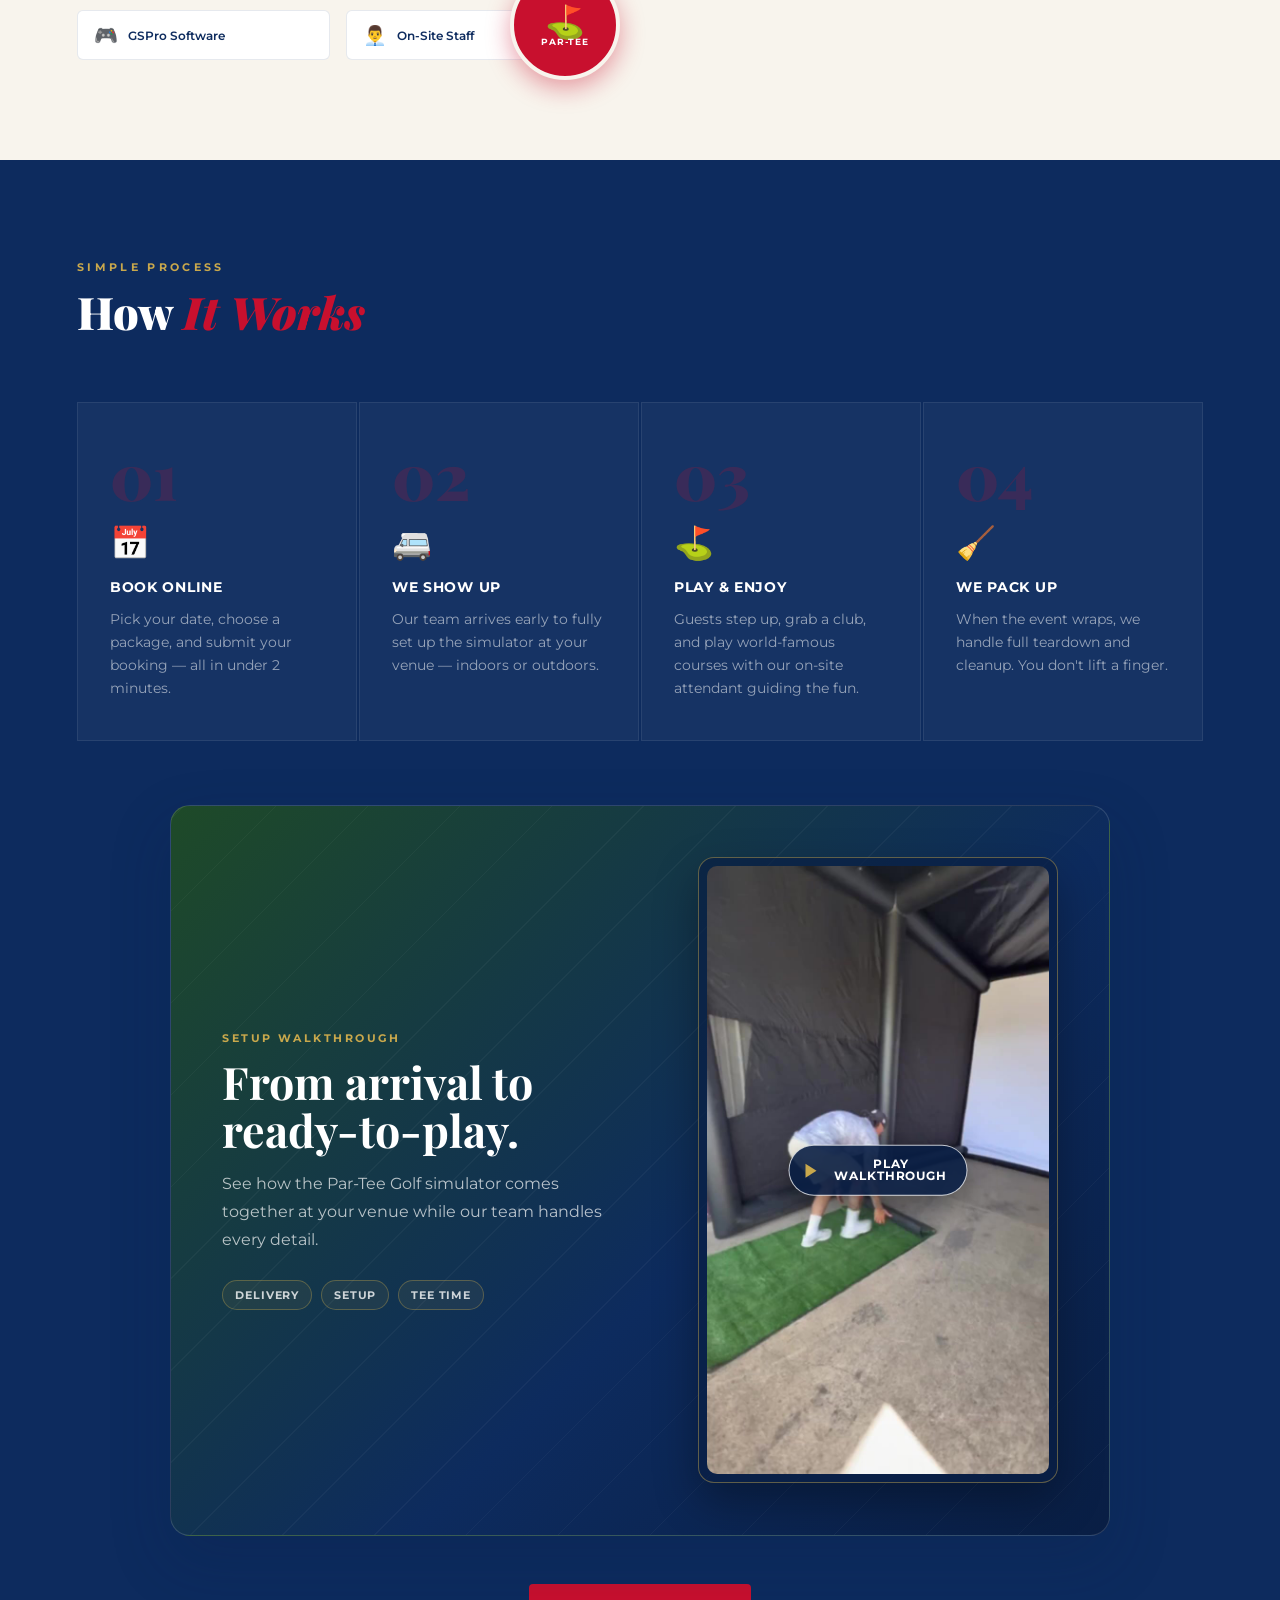
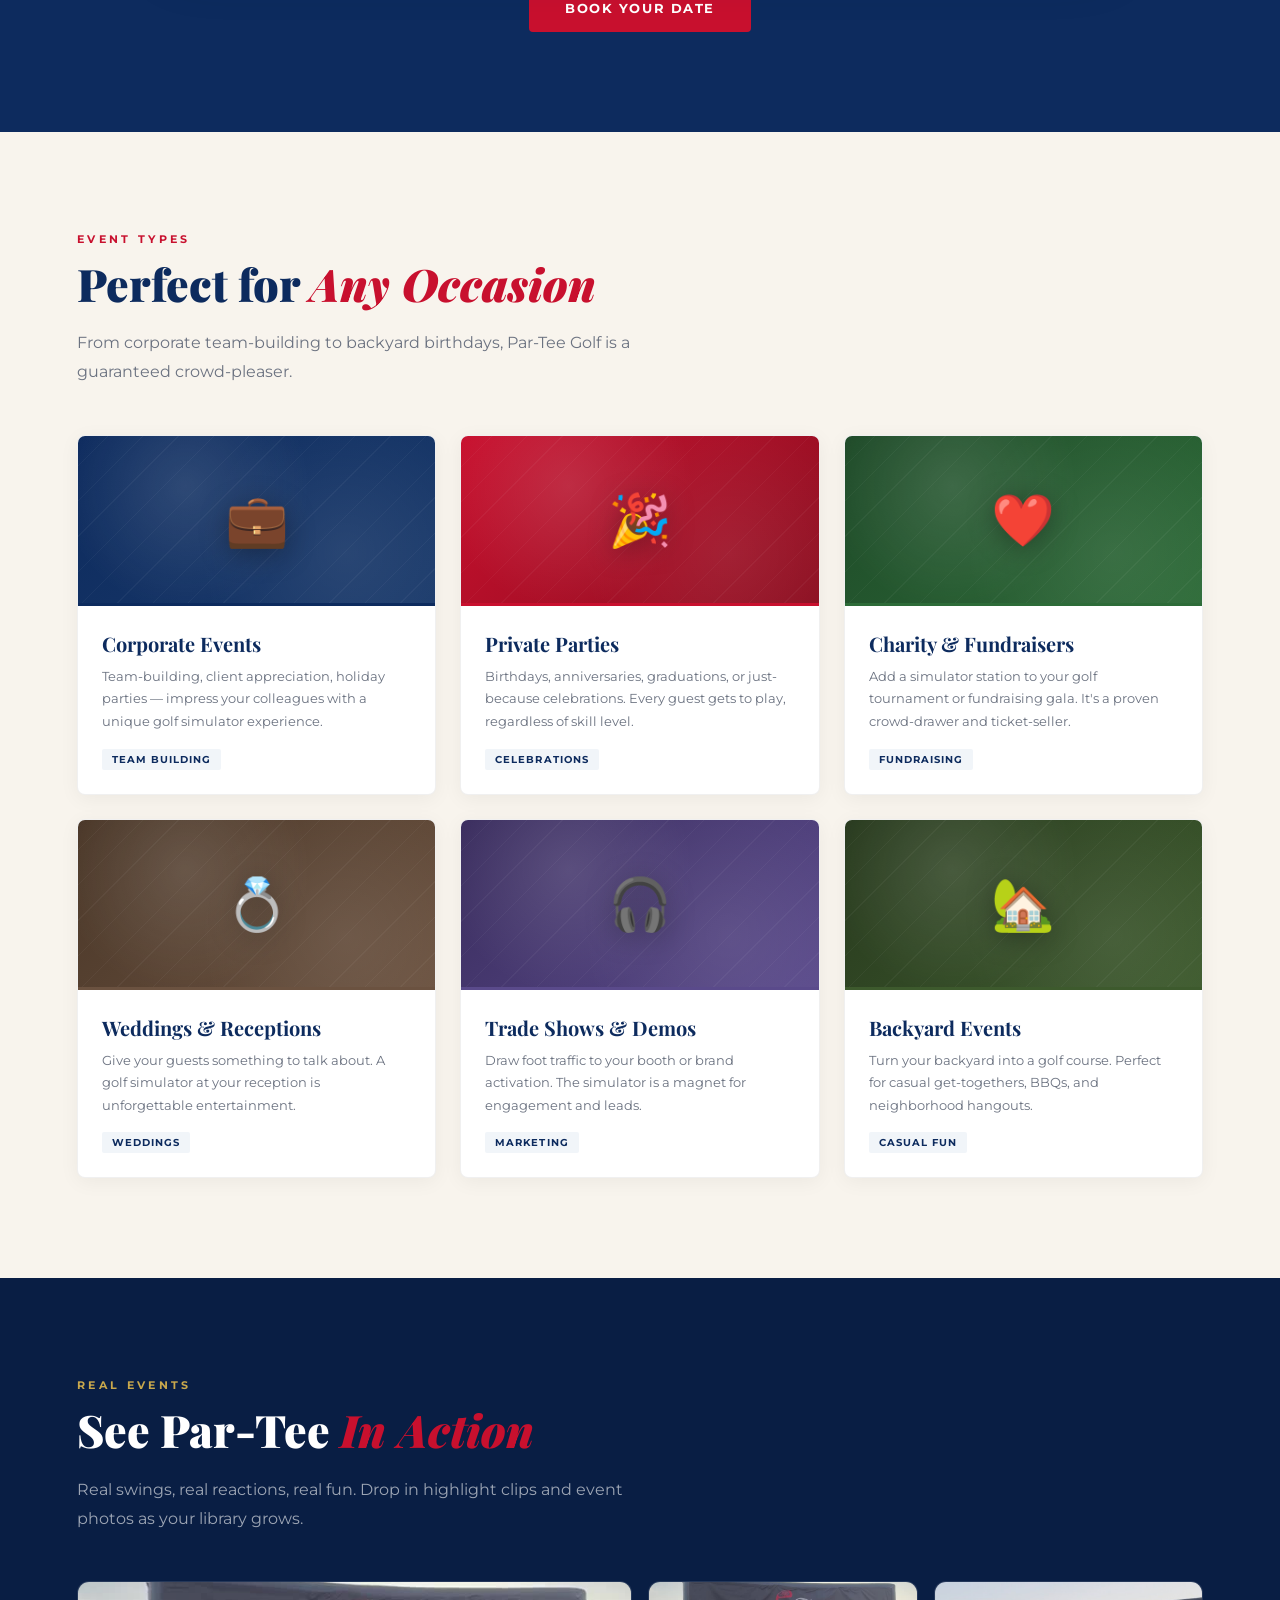
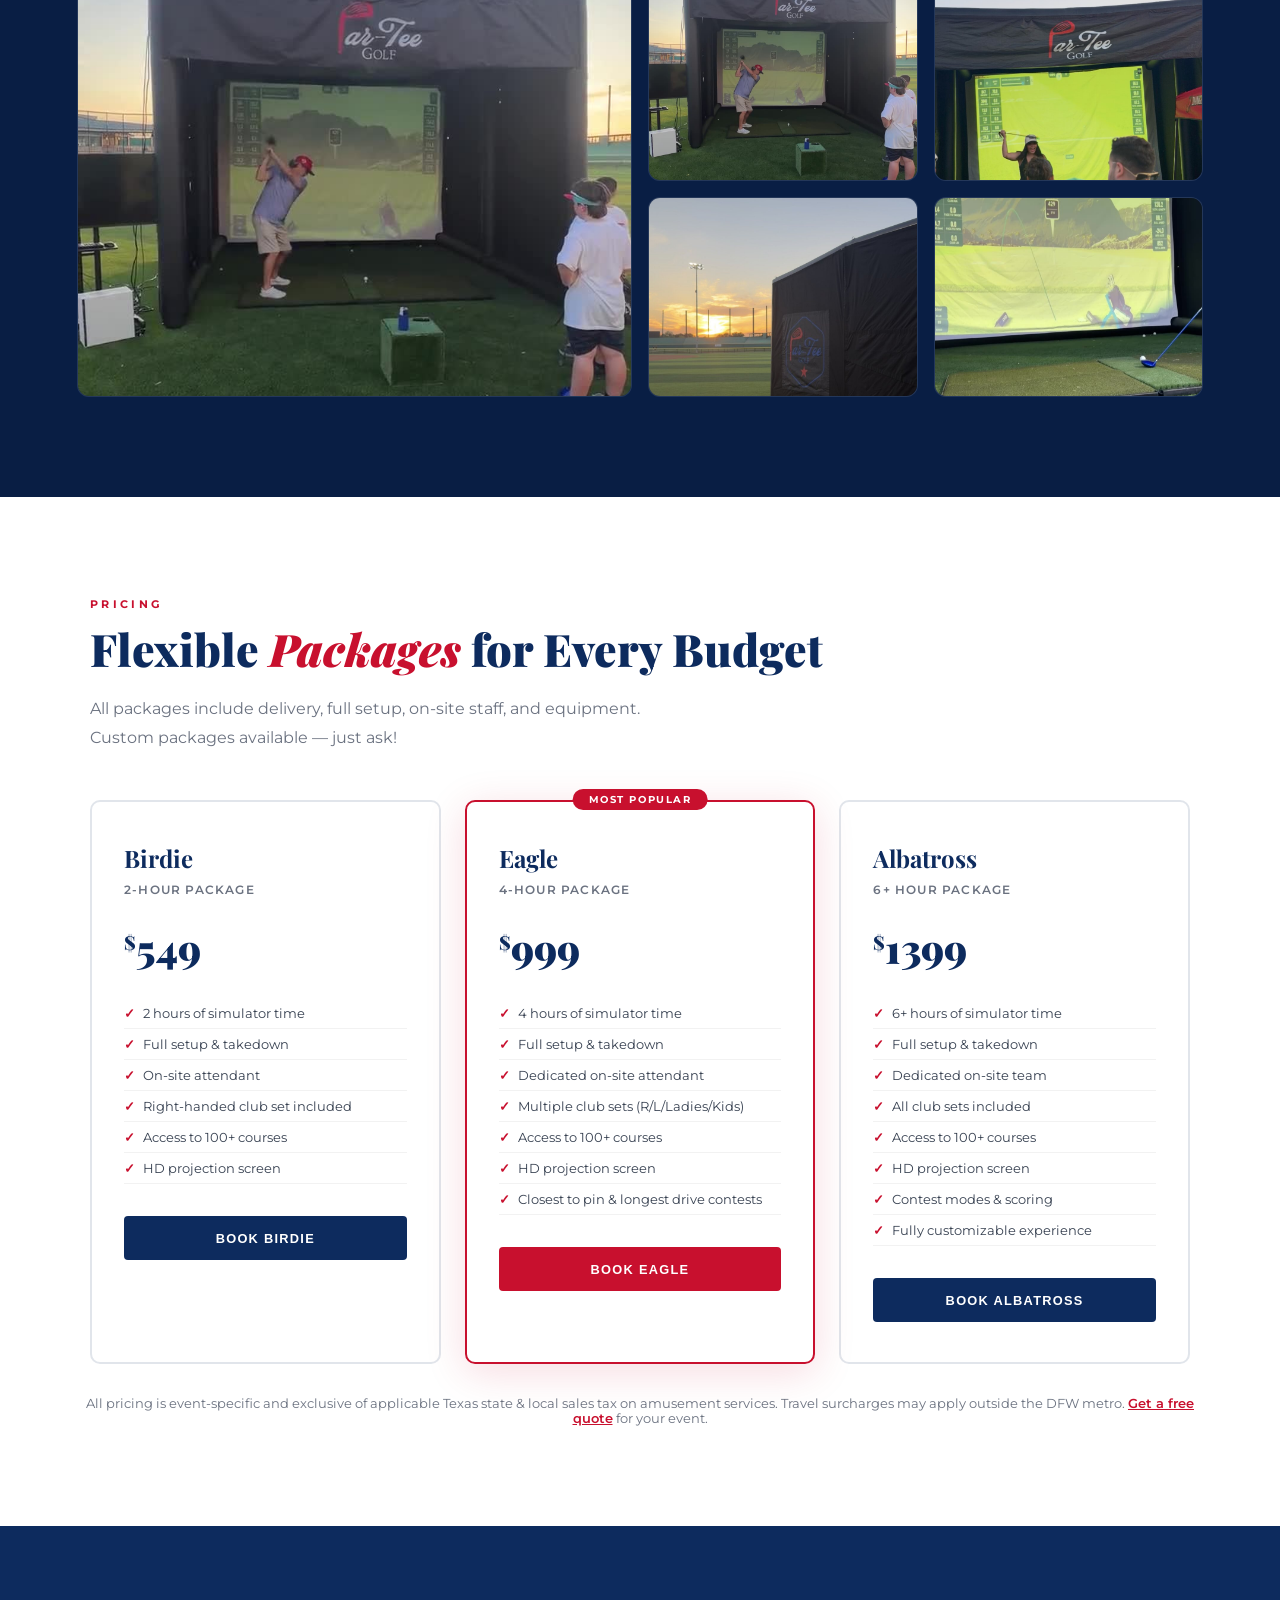
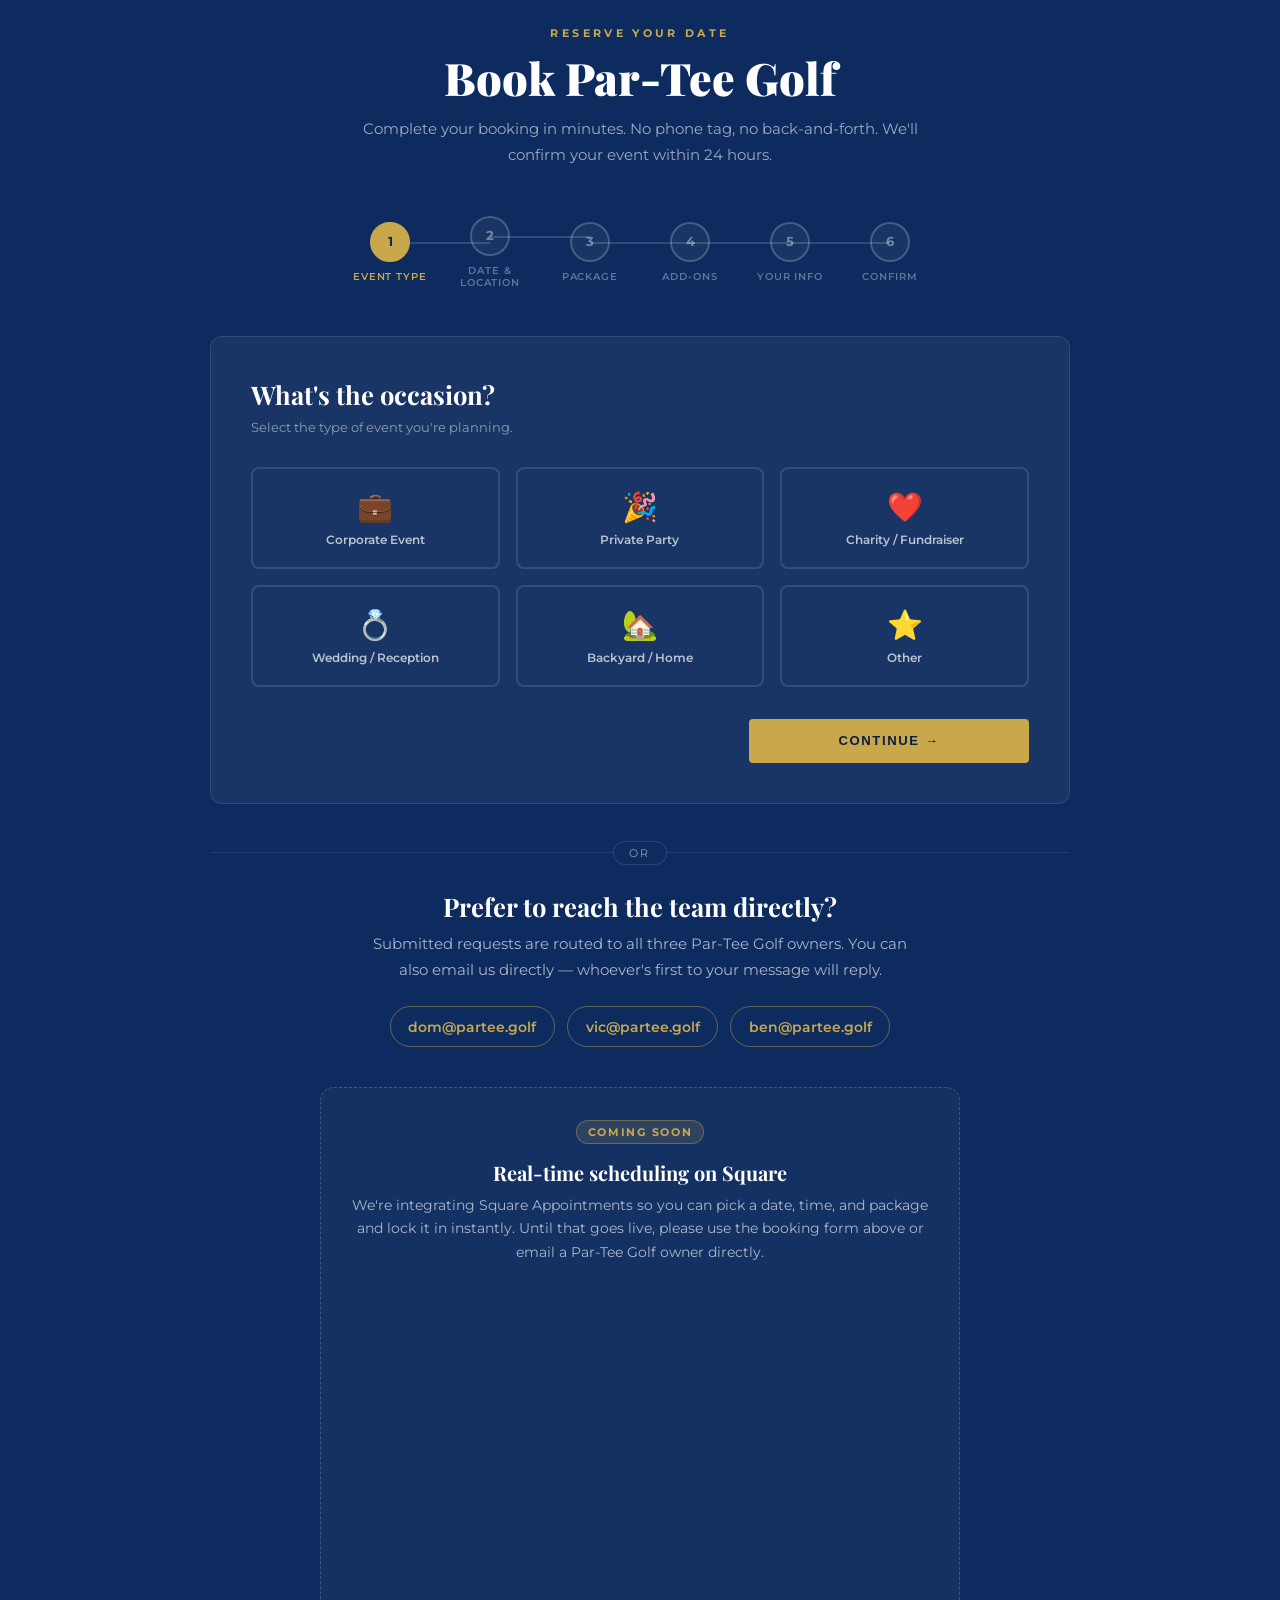
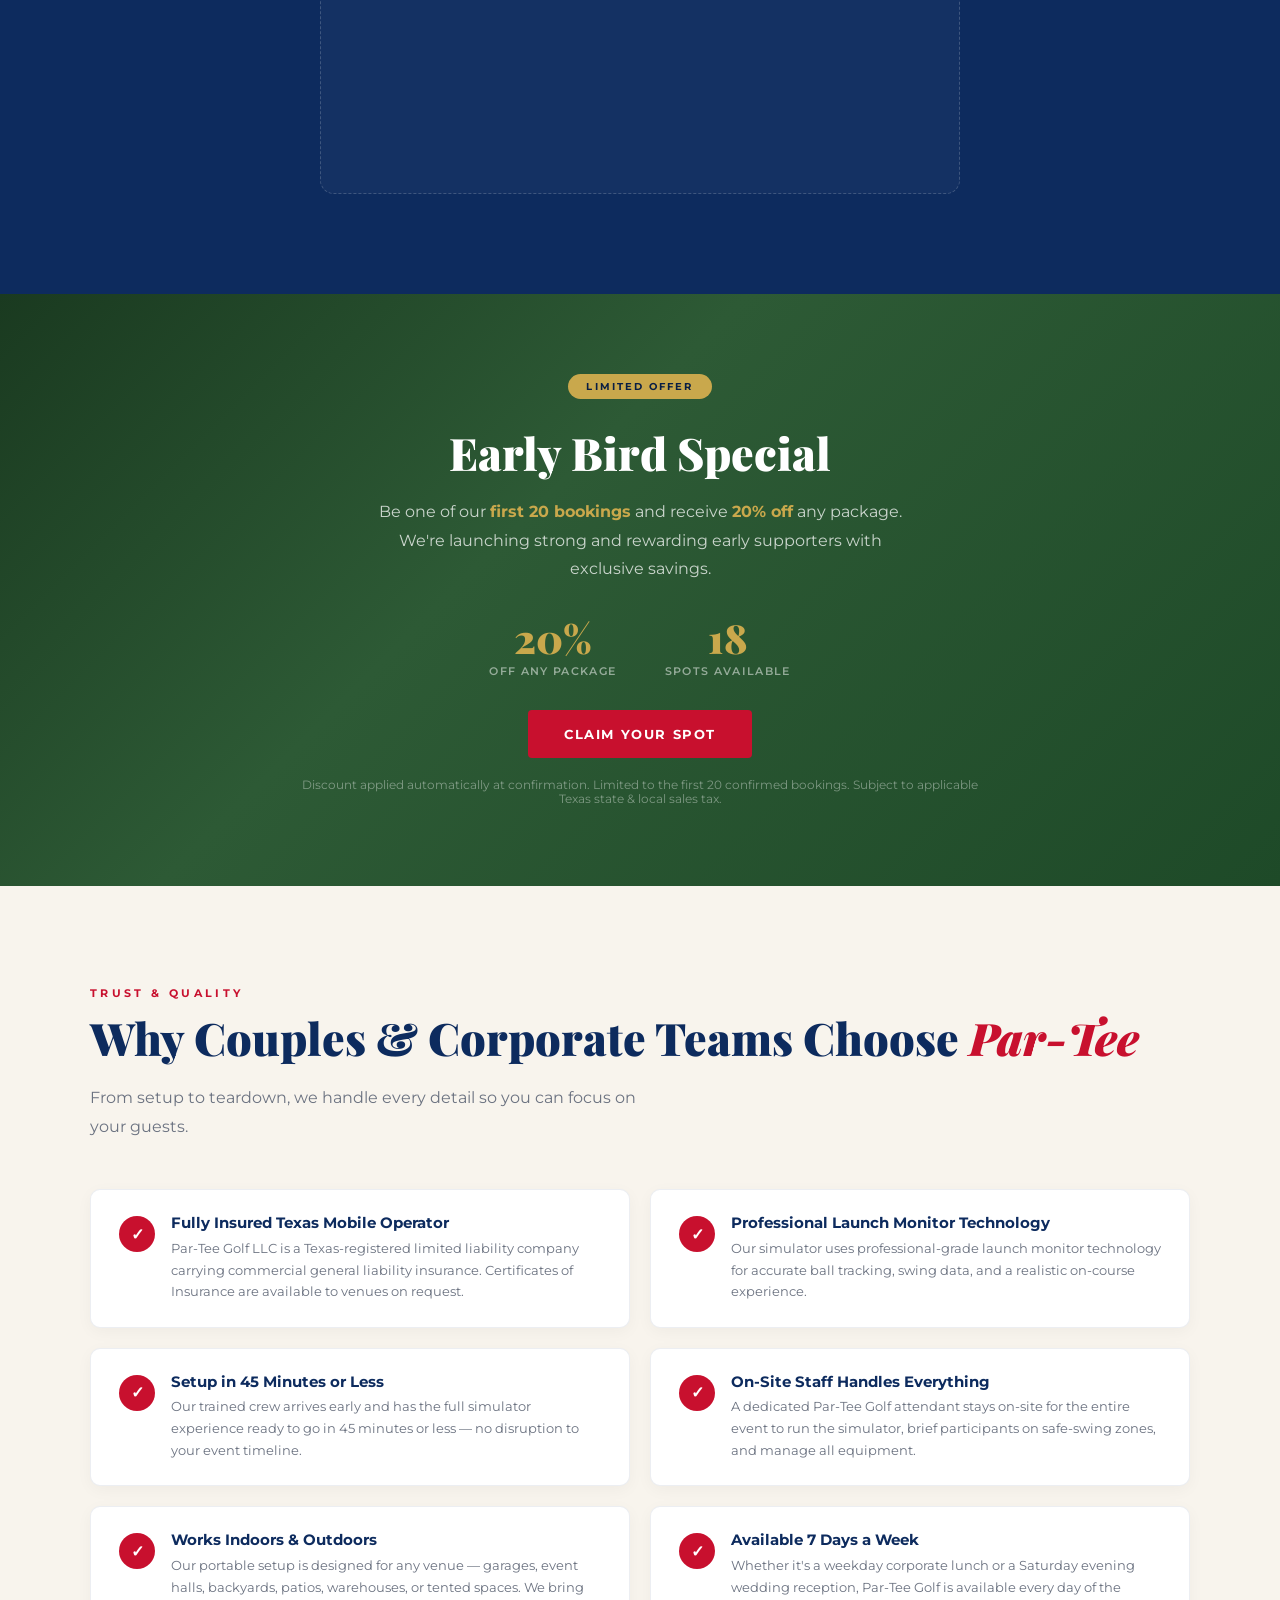
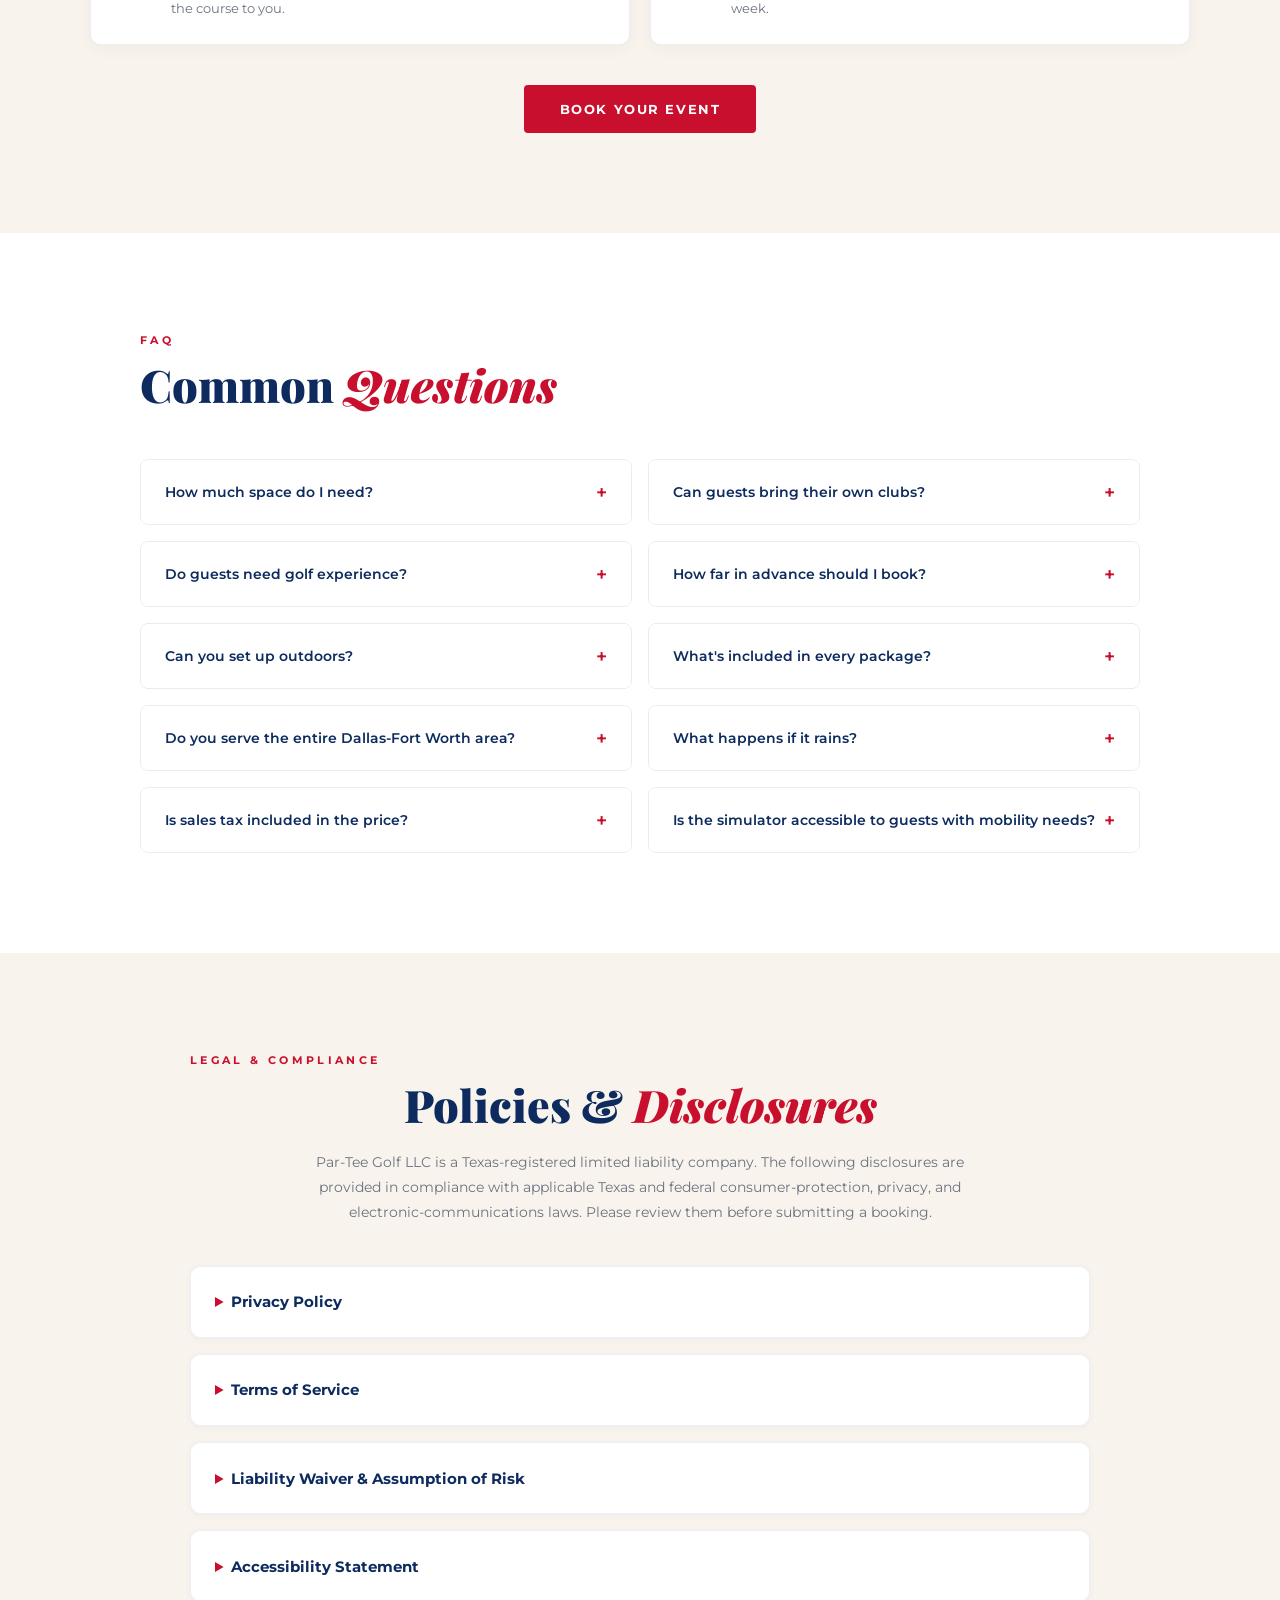
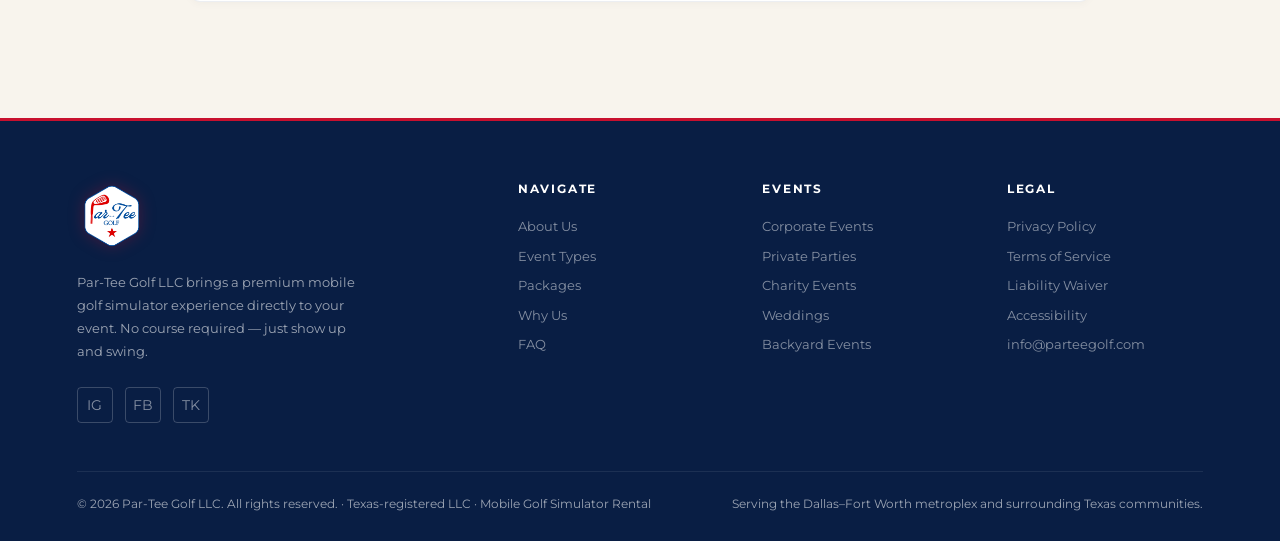
==== commit 02b011d0: "Replace follow-through photo section with new image - Session 1 (6a5ffc94127be27e49fc761f)" ====
--- a/index.html
+++ b/index.html
@@ -91,7 +91,7 @@
 <section class="about" id="about">
   <div class="about-grid">
     <div class="about-visual">
-      <div class="about-photo">Your Photo Here<br><small>Replace with setup image</small></div>
+      <img class="about-photo" src="about-setup-v1.jpg" alt="Par-Tee Golf mobile simulator enclosure set up outdoors with golf clubs ready for play" loading="lazy">
       <div class="about-badge">&#9971;<small>Par-Tee</small></div>
       <div class="about-features">
         <div class="feature-pill"><span class="icon">&#127948;&#65039;</span> All Skill Levels</div>
--- a/styles.css
+++ b/styles.css
@@ -130,7 +130,7 @@
 .about { background: var(--cream); }
 .about-grid { display: grid; grid-template-columns: 1fr 1fr; gap: 80px; align-items: center; max-width: 1200px; margin: 0 auto; }
 .about-visual { position: relative; }
-.about-photo { width: 100%; aspect-ratio: 4/3; background: linear-gradient(135deg, #1e4a28 0%, #2d6b38 50%, #1a3a6b 100%); border-radius: 8px; display: flex; align-items: center; justify-content: center; color: rgba(255,255,255,.3); font-size: .7rem; letter-spacing: .2em; text-transform: uppercase; border: 2px dashed rgba(255,255,255,.2); flex-direction: column; gap: 8px; }
+.about-photo { width: 100%; aspect-ratio: 4/3; object-fit: cover; object-position: center; border-radius: 8px; display: block; }
 .about-badge { position: absolute; bottom: -20px; right: -20px; width: 110px; height: 110px; background: var(--red); border-radius: 50%; display: flex; flex-direction: column; align-items: center; justify-content: center; color: white; font-family: 'Playfair Display', serif; font-size: 2rem; font-weight: 900; line-height: 1; border: 4px solid var(--cream); box-shadow: 0 8px 24px rgba(200,16,46,.4); }
 .about-badge small { font-size: .55rem; font-family: 'Montserrat', sans-serif; letter-spacing: .1em; text-transform: uppercase; font-weight: 700; margin-top: 2px; }
 .about-features { display: grid; grid-template-columns: 1fr 1fr; gap: 1rem; margin-top: 2rem; }
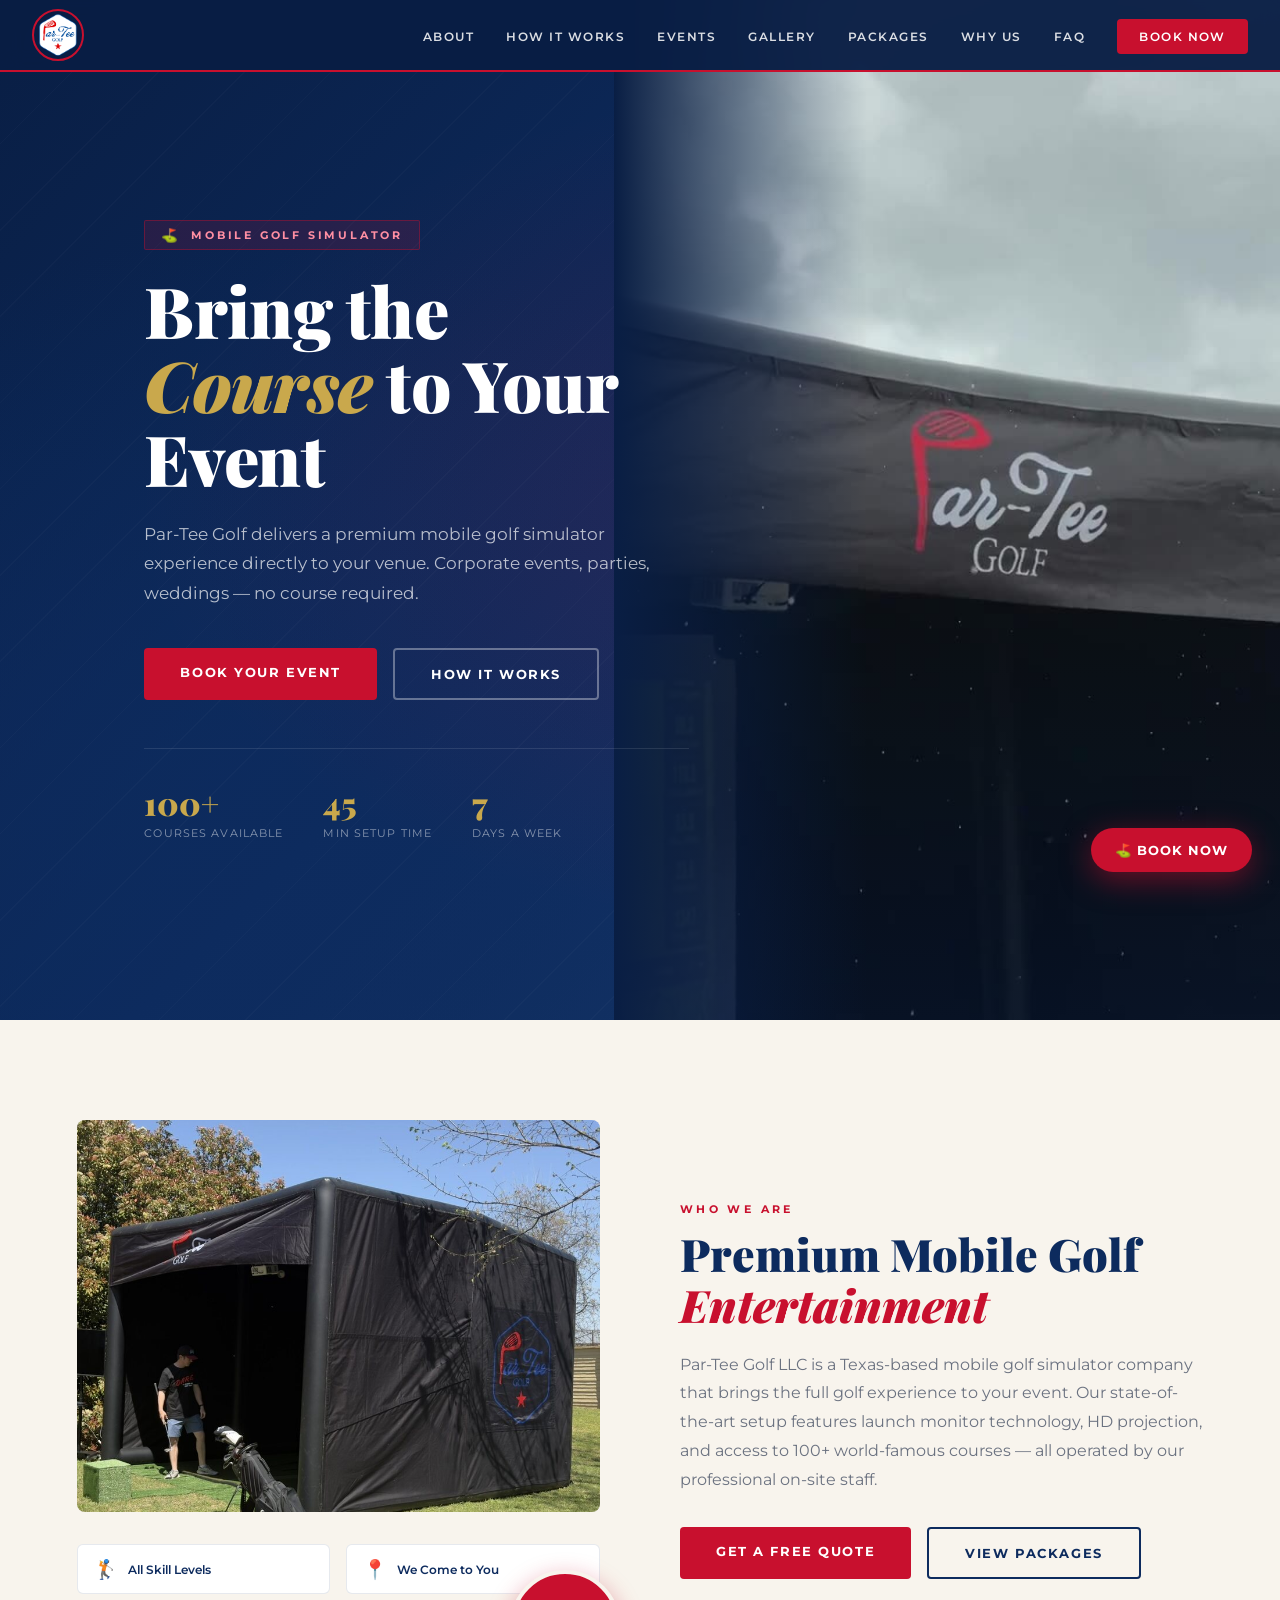
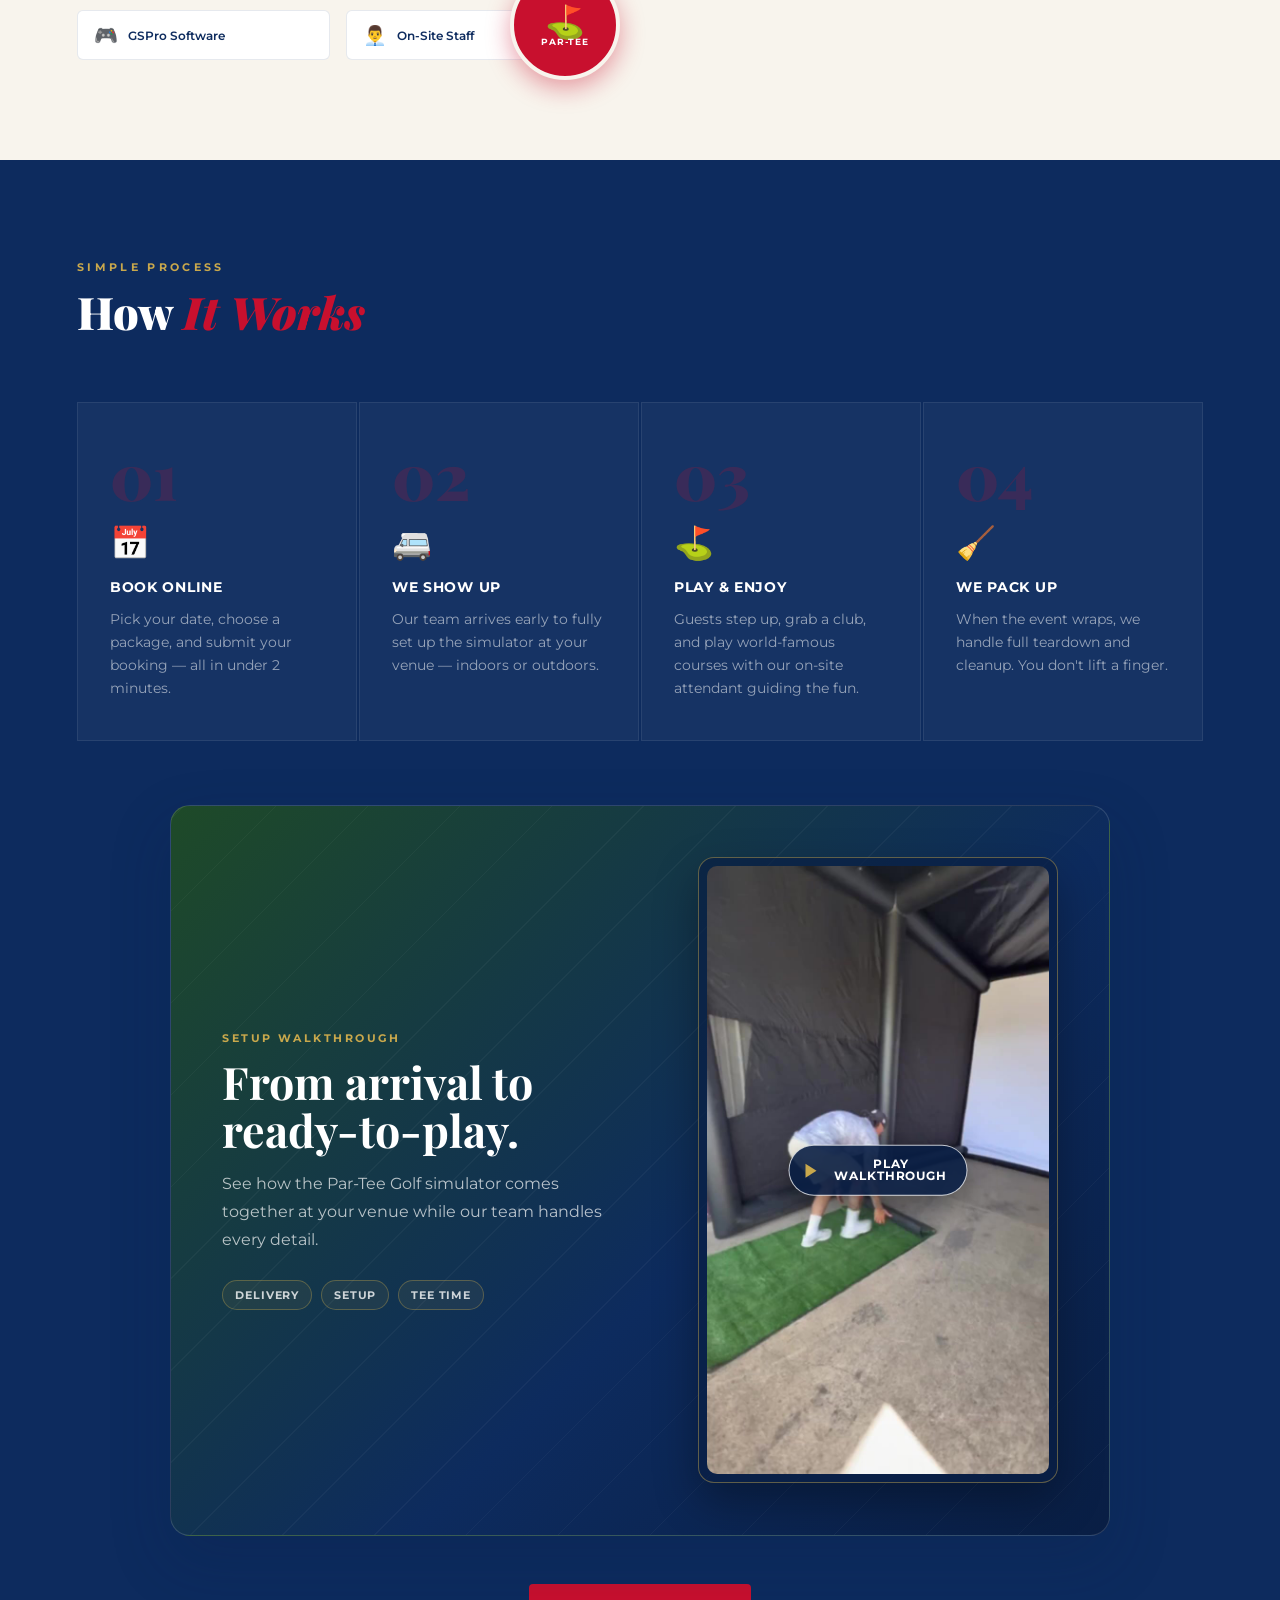
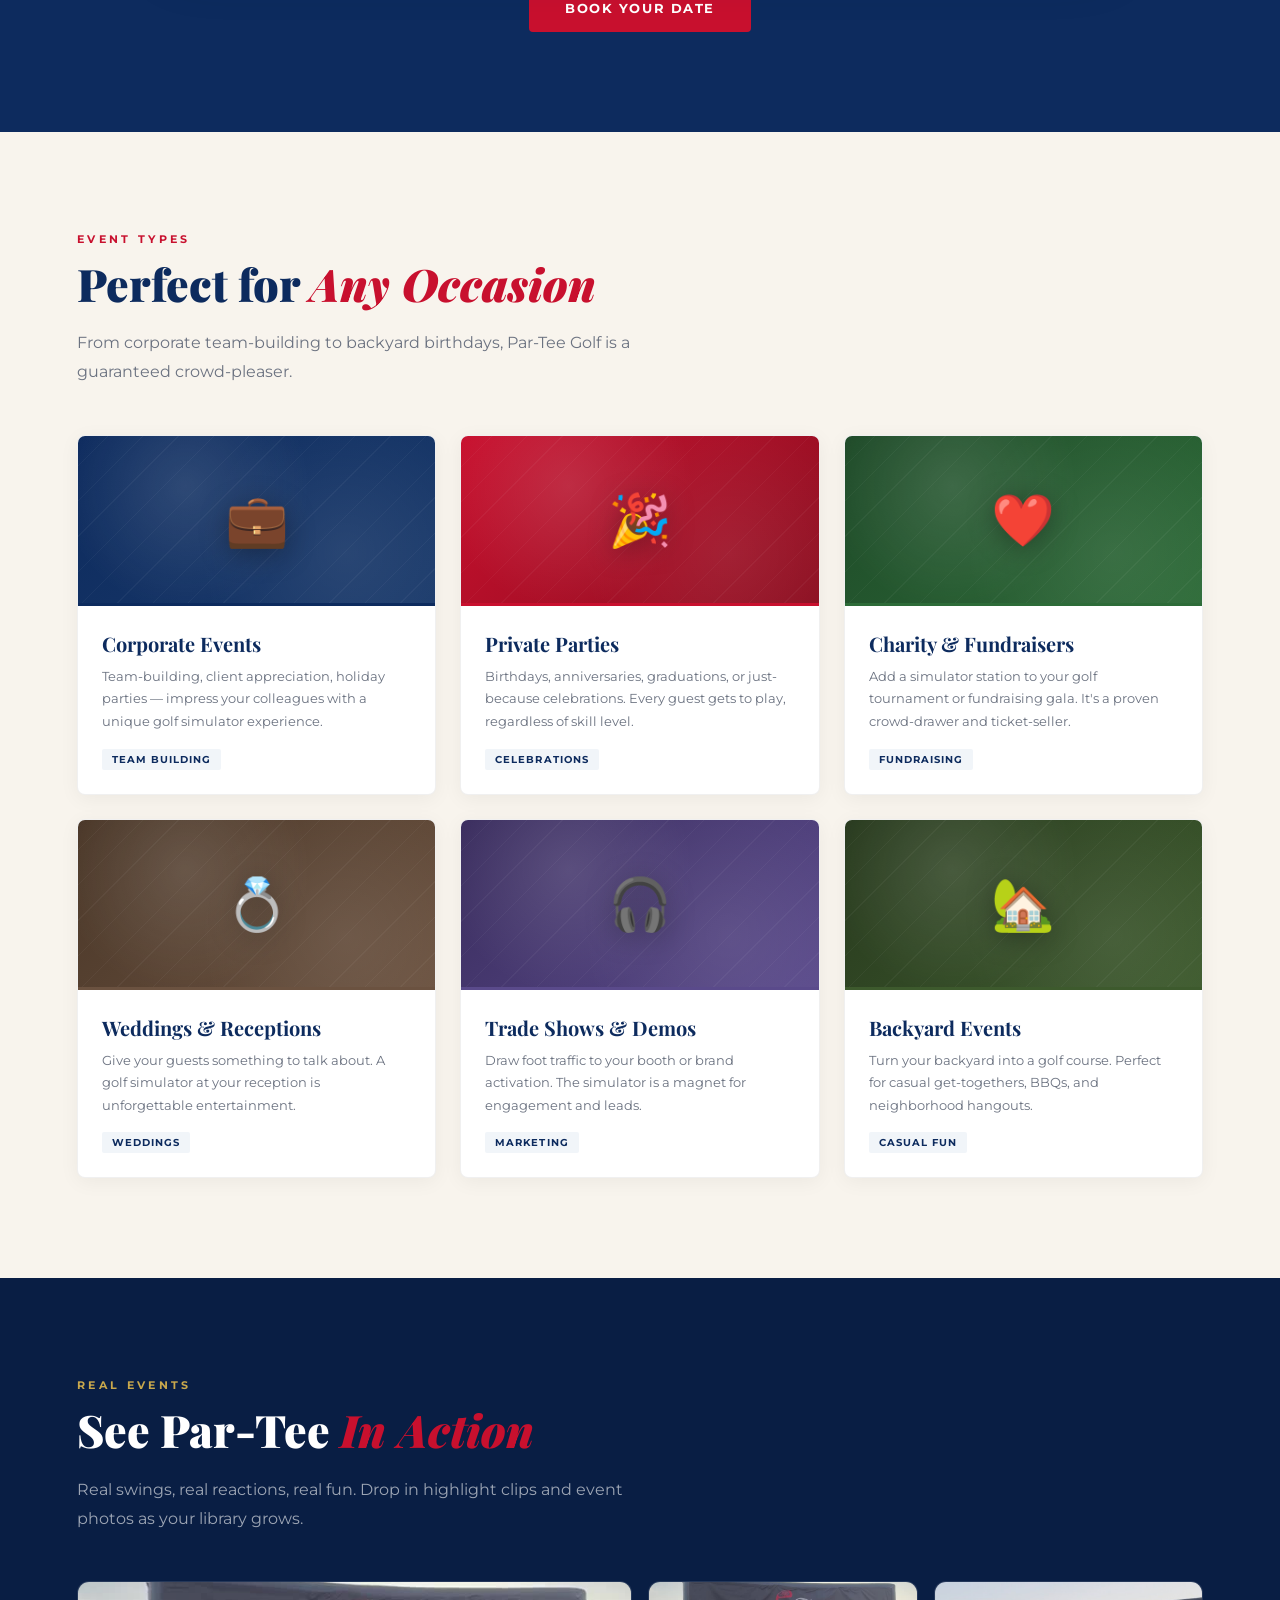
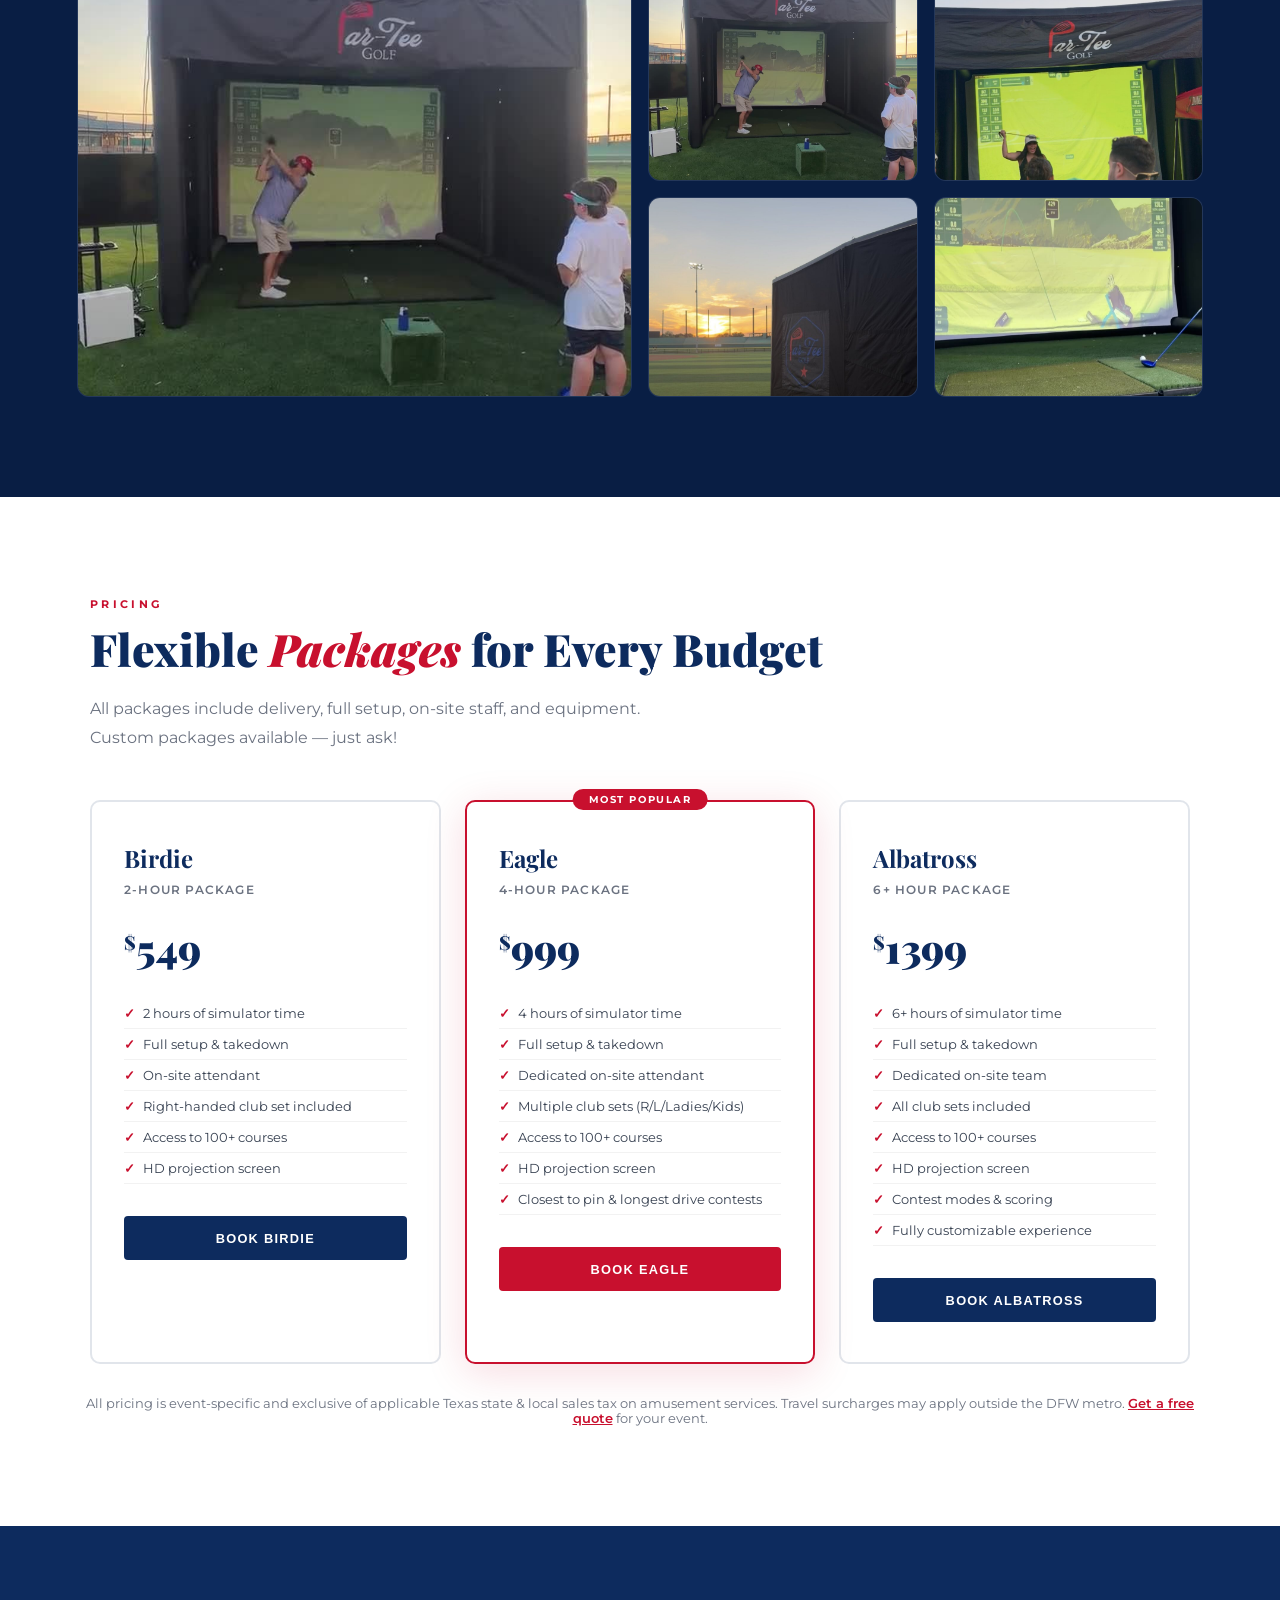
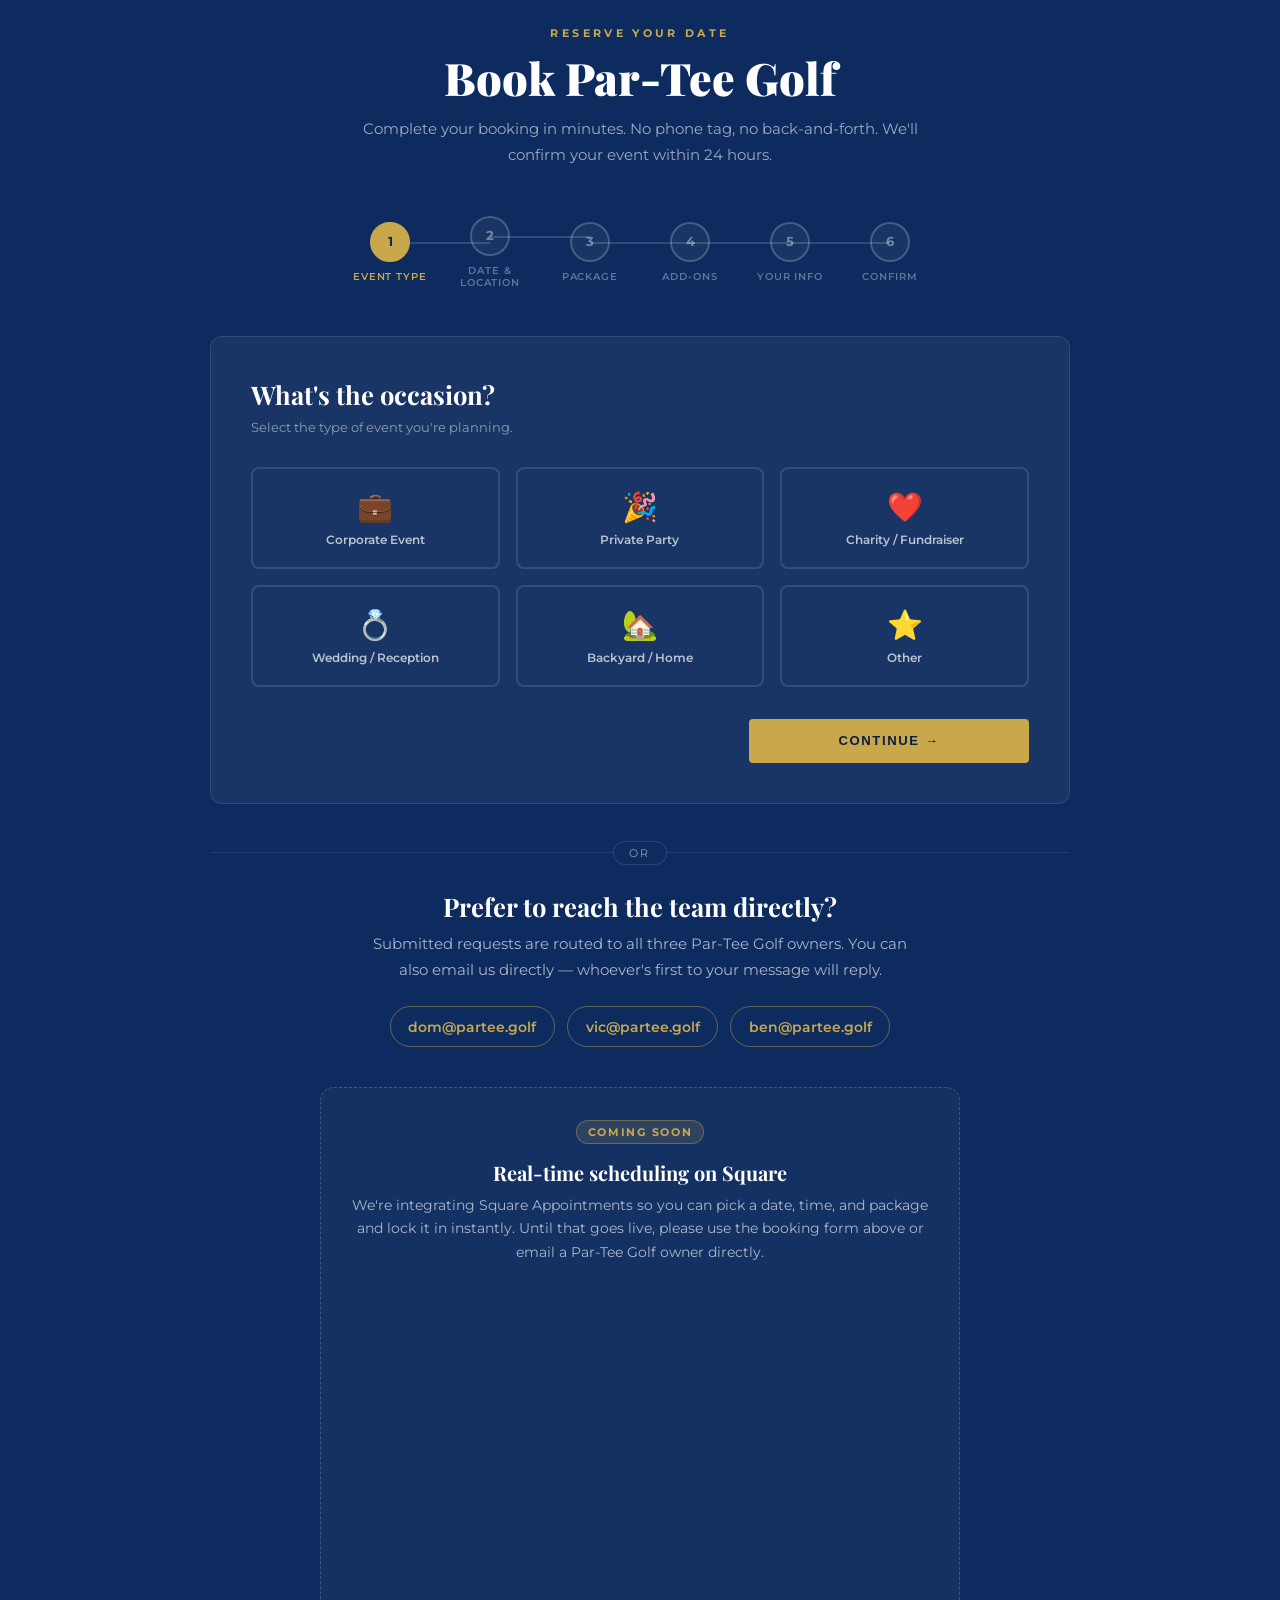
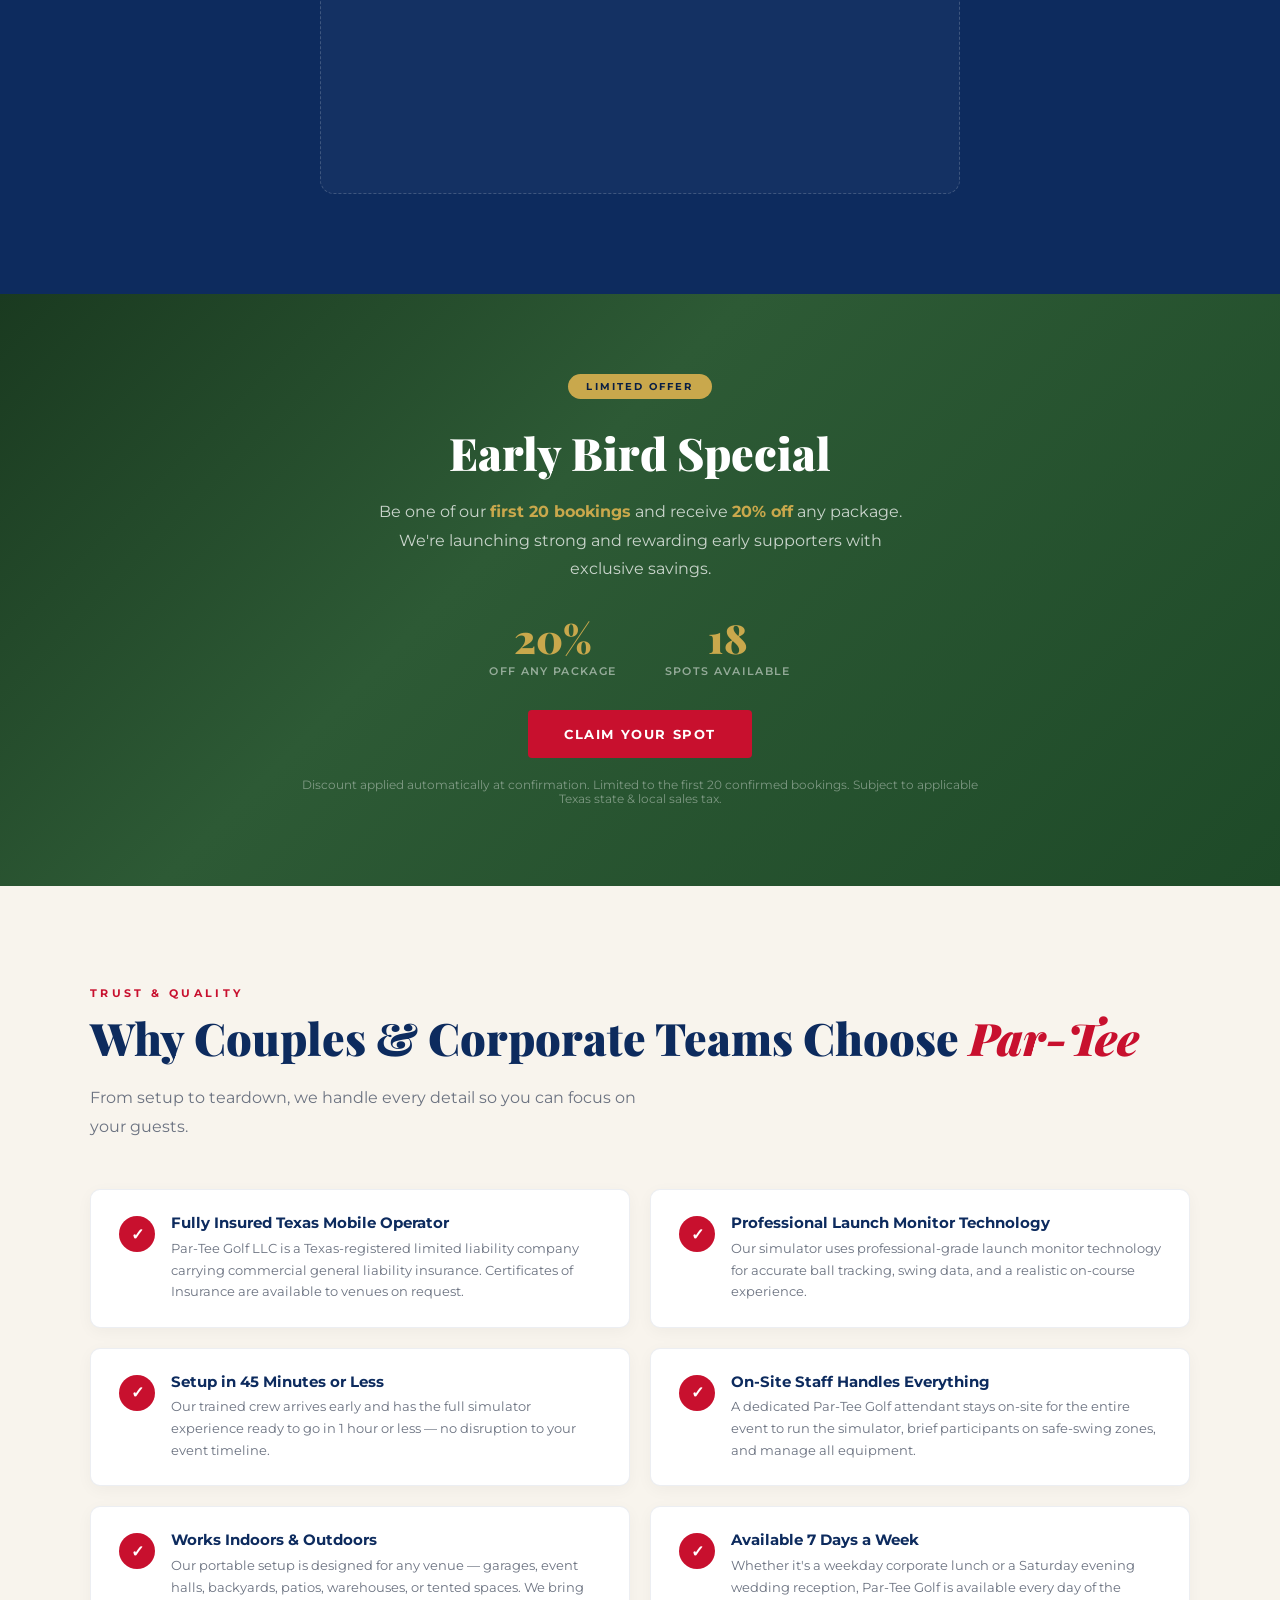
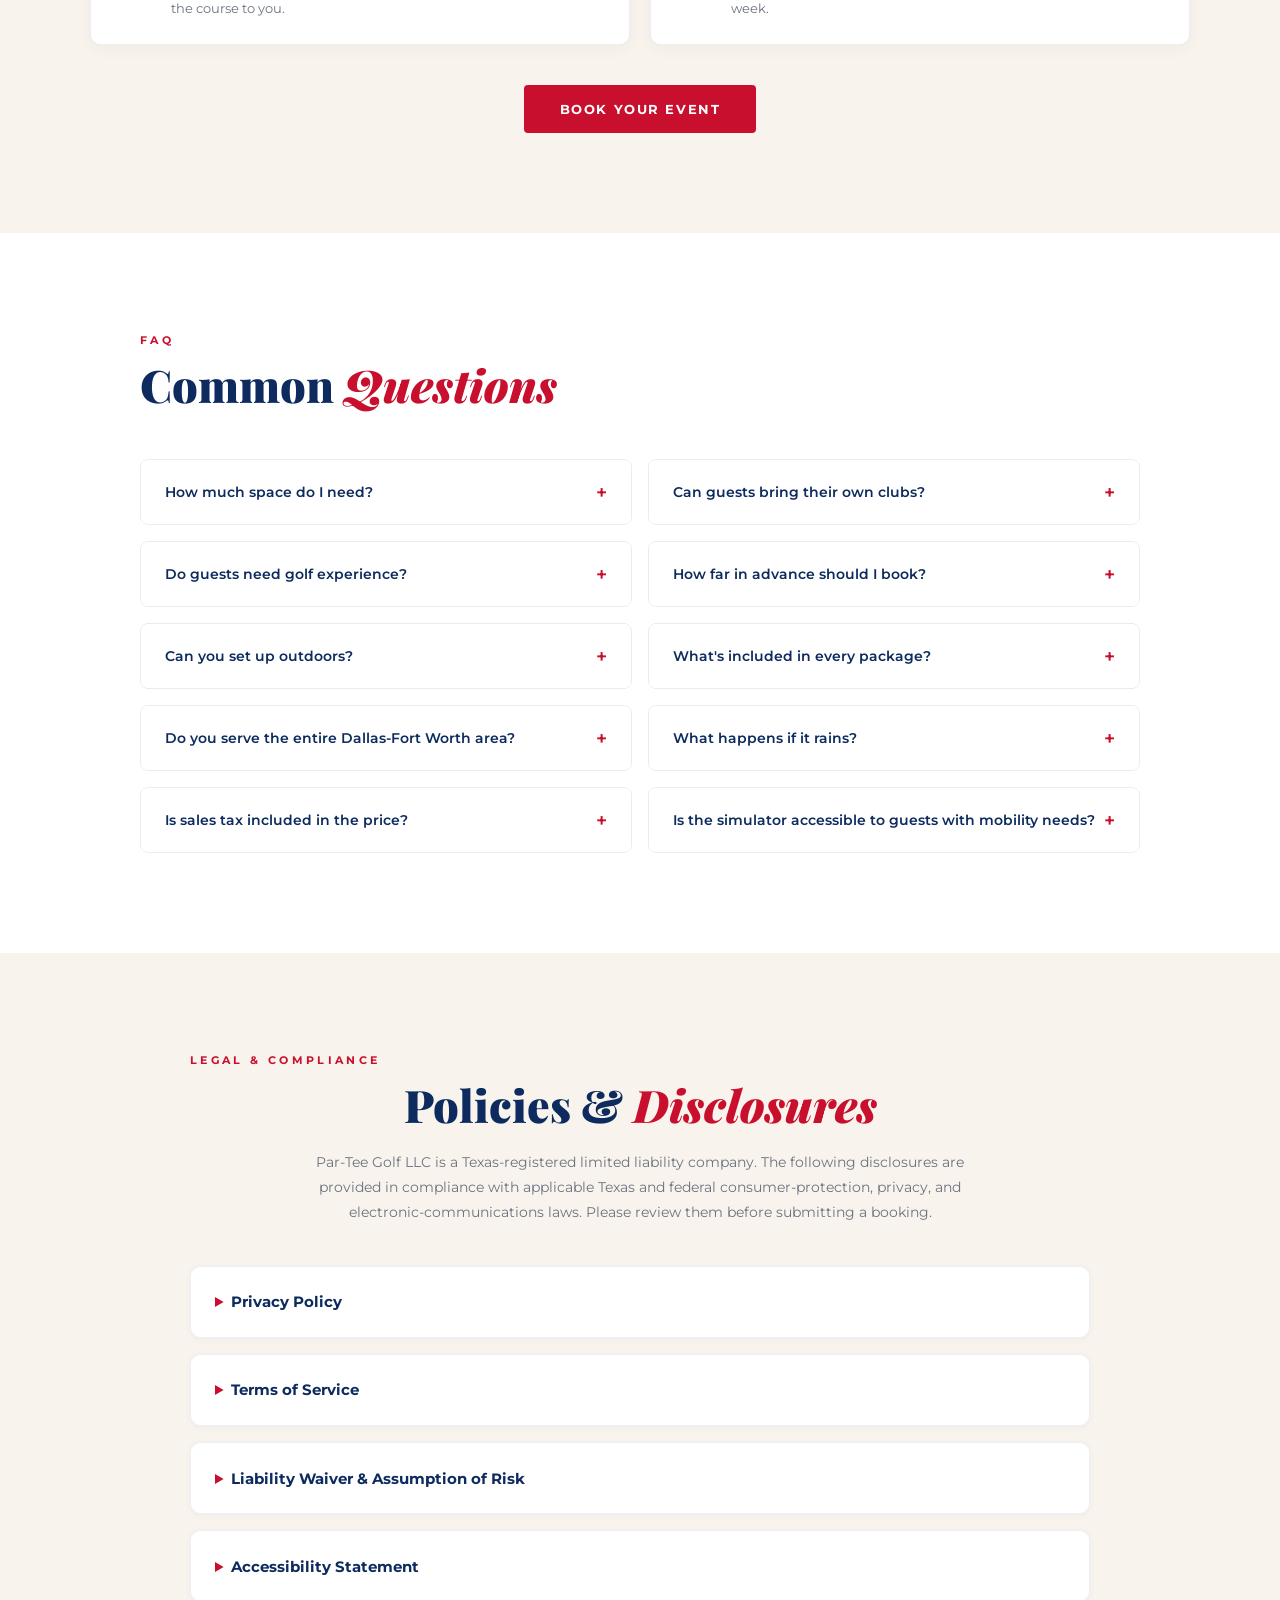
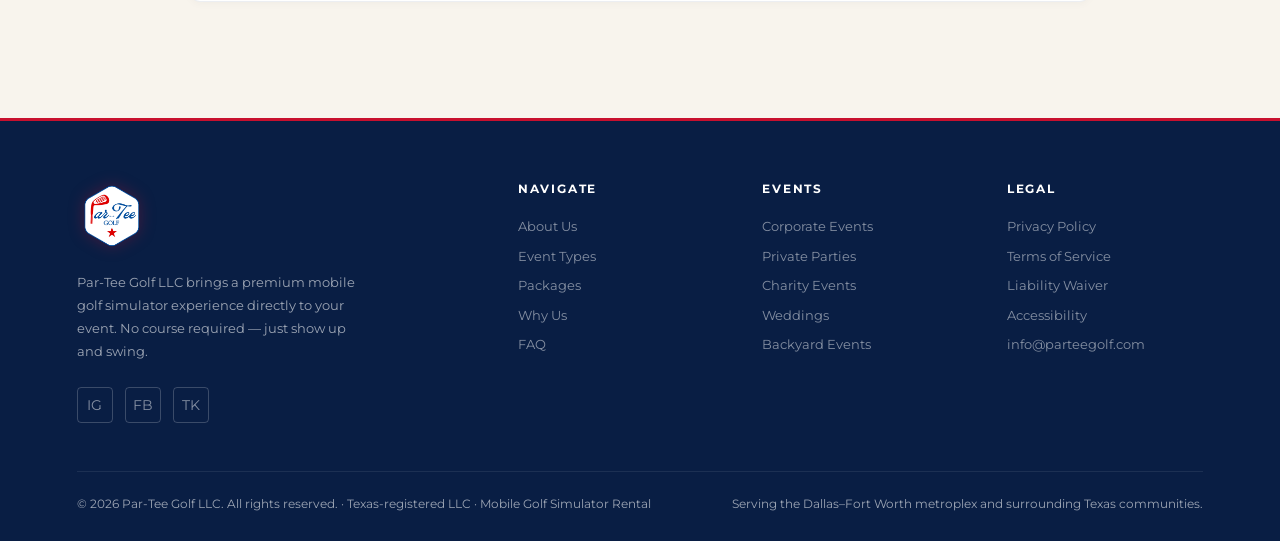
==== commit 84965151: "Update setup time from 45 minutes to 1 hour" ====
--- a/index.html
+++ b/index.html
@@ -624,7 +624,7 @@
       <span class="why-check" aria-hidden="true">&#10003;</span>
       <div class="why-text">
         <strong>Setup in 45 Minutes or Less</strong>
-        <p>Our trained crew arrives early and has the full simulator experience ready to go in 45 minutes or less — no disruption to your event timeline.</p>
+        <p>Our trained crew arrives early and has the full simulator experience ready to go in 1 hour or less — no disruption to your event timeline.</p>
       </div>
     </div>
     <div class="why-item">
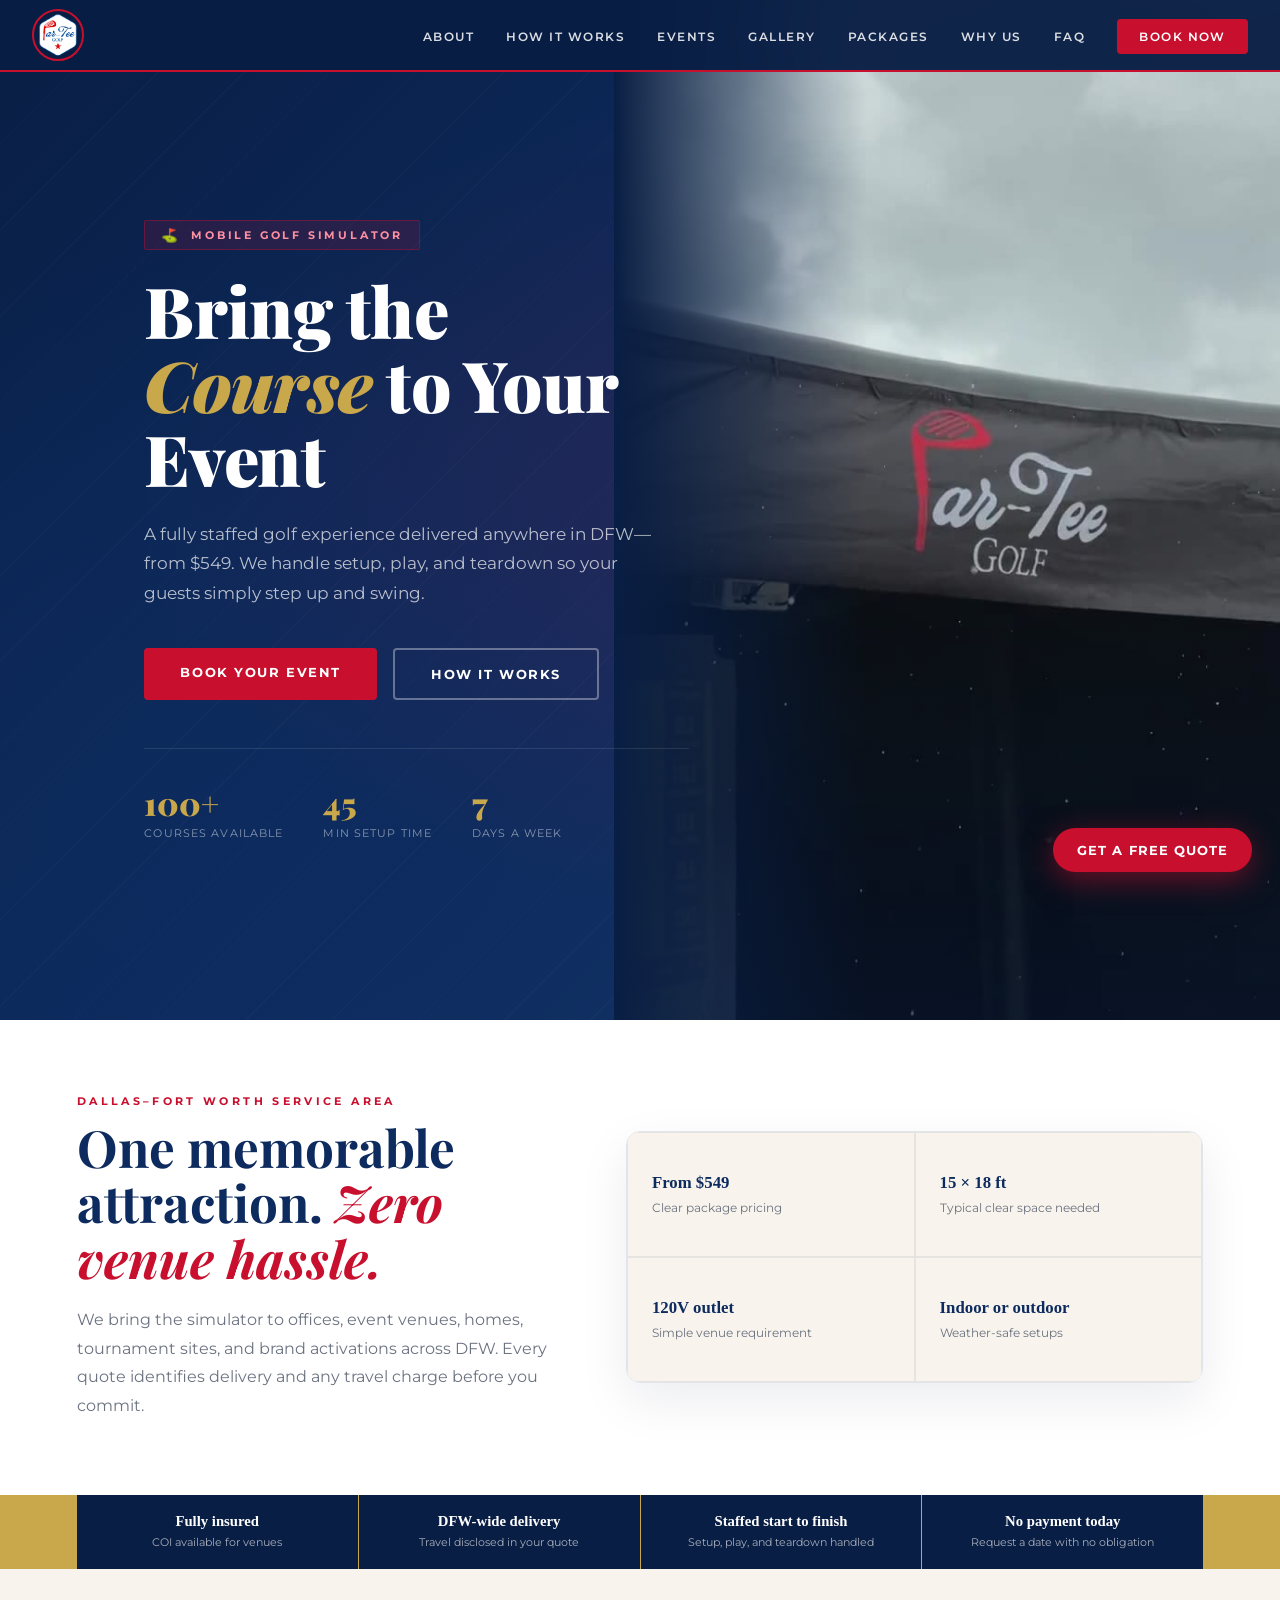
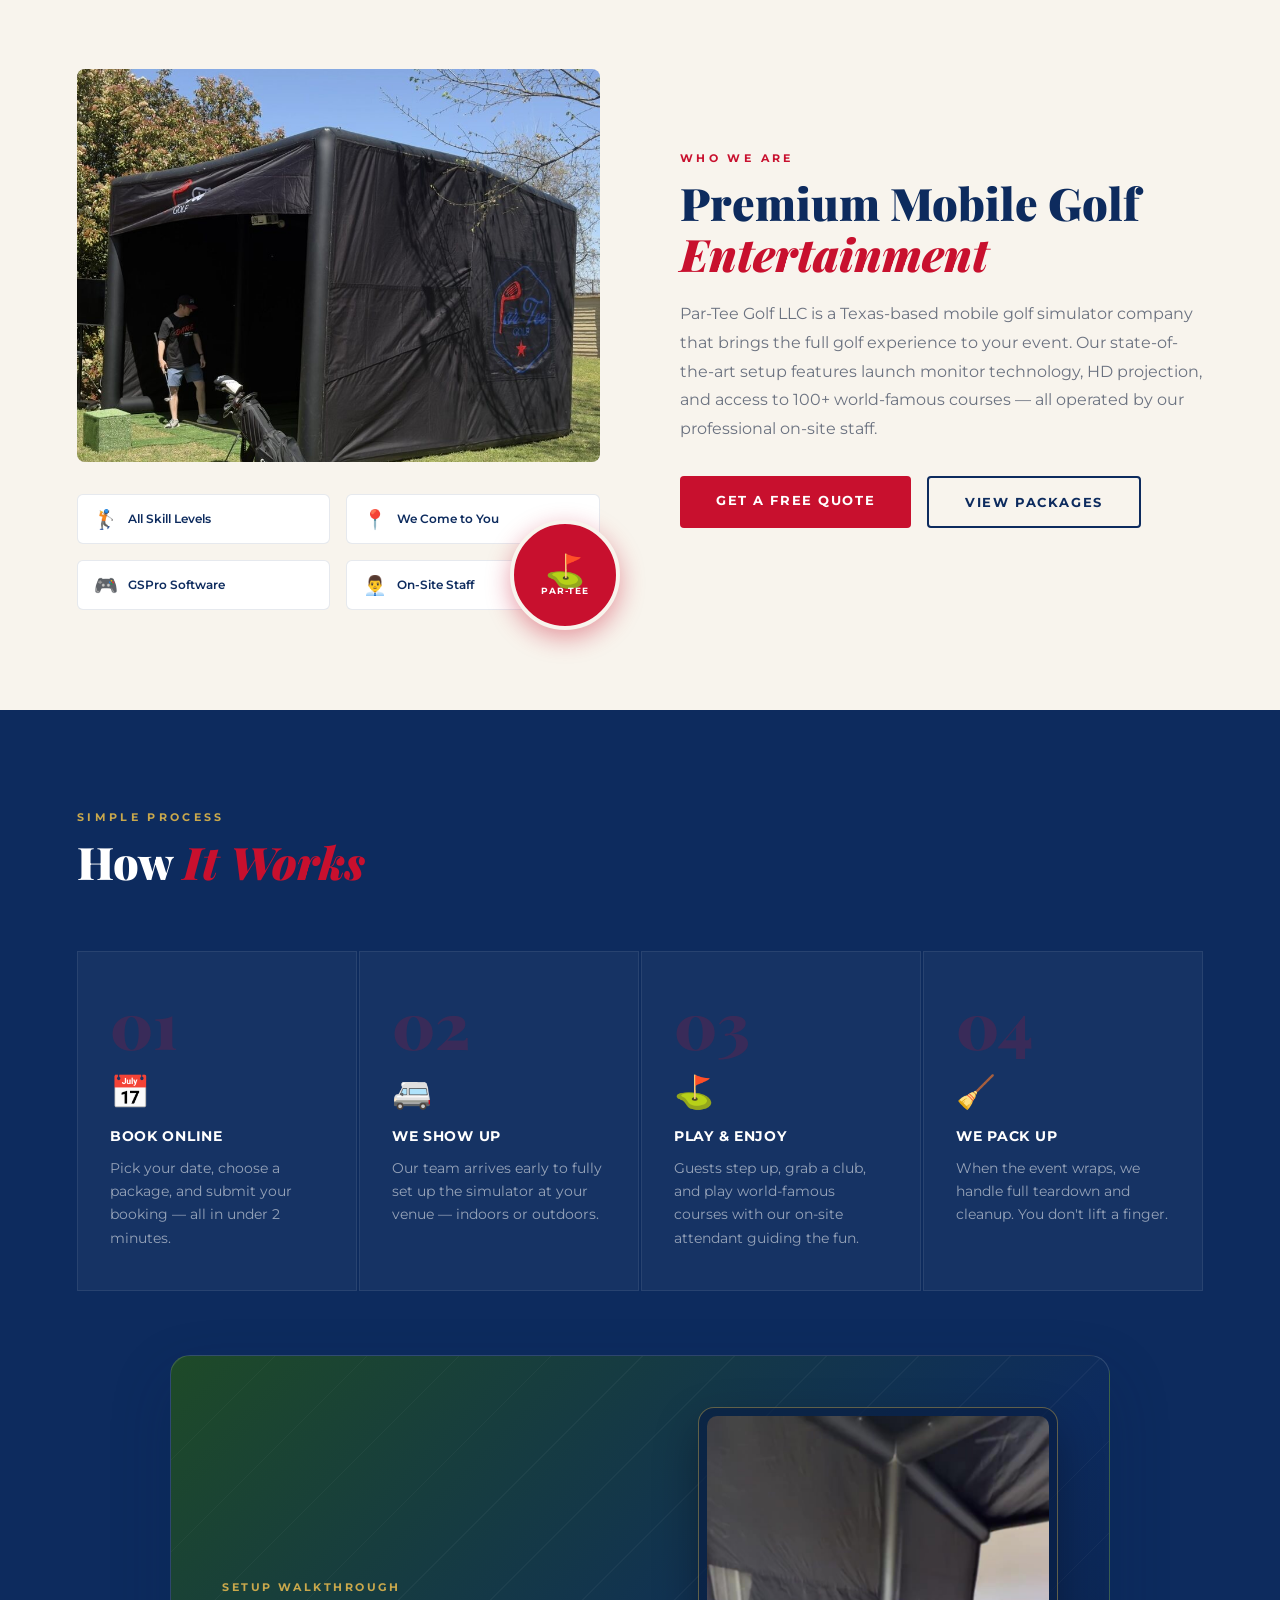
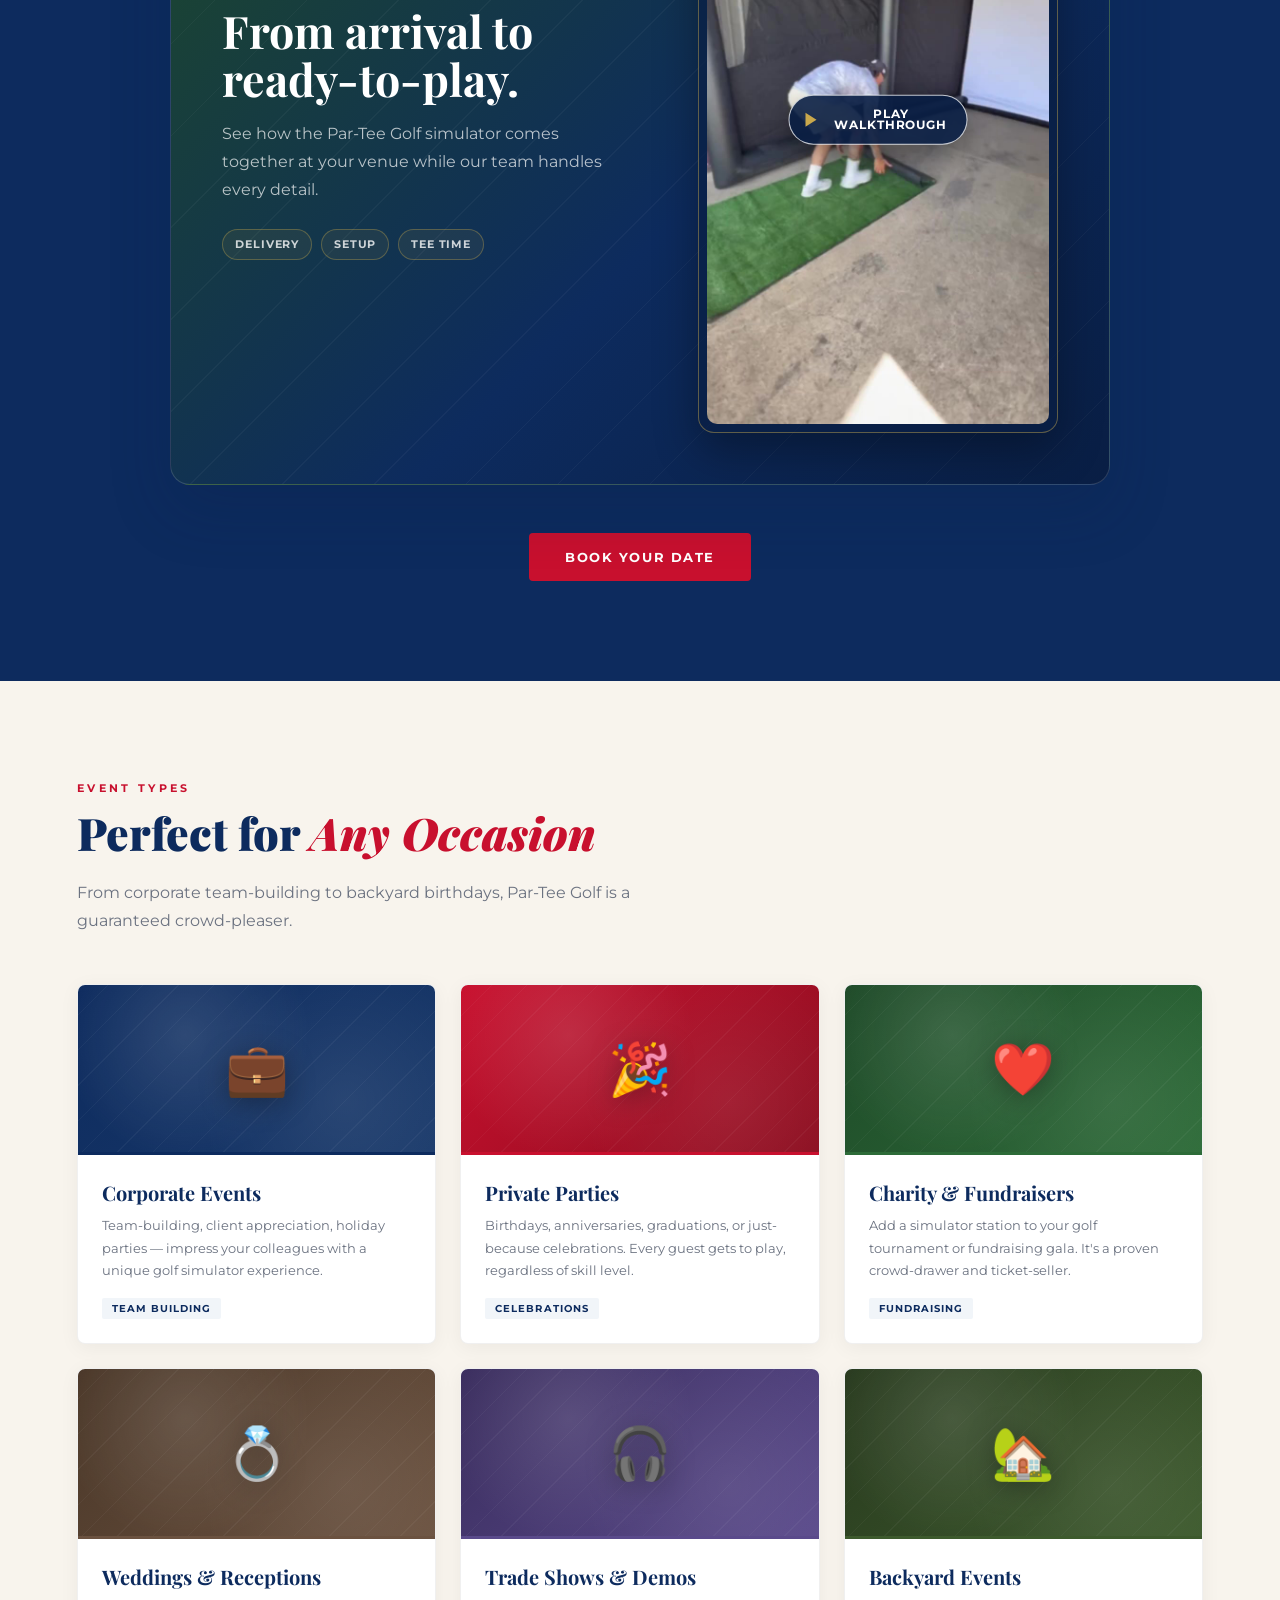
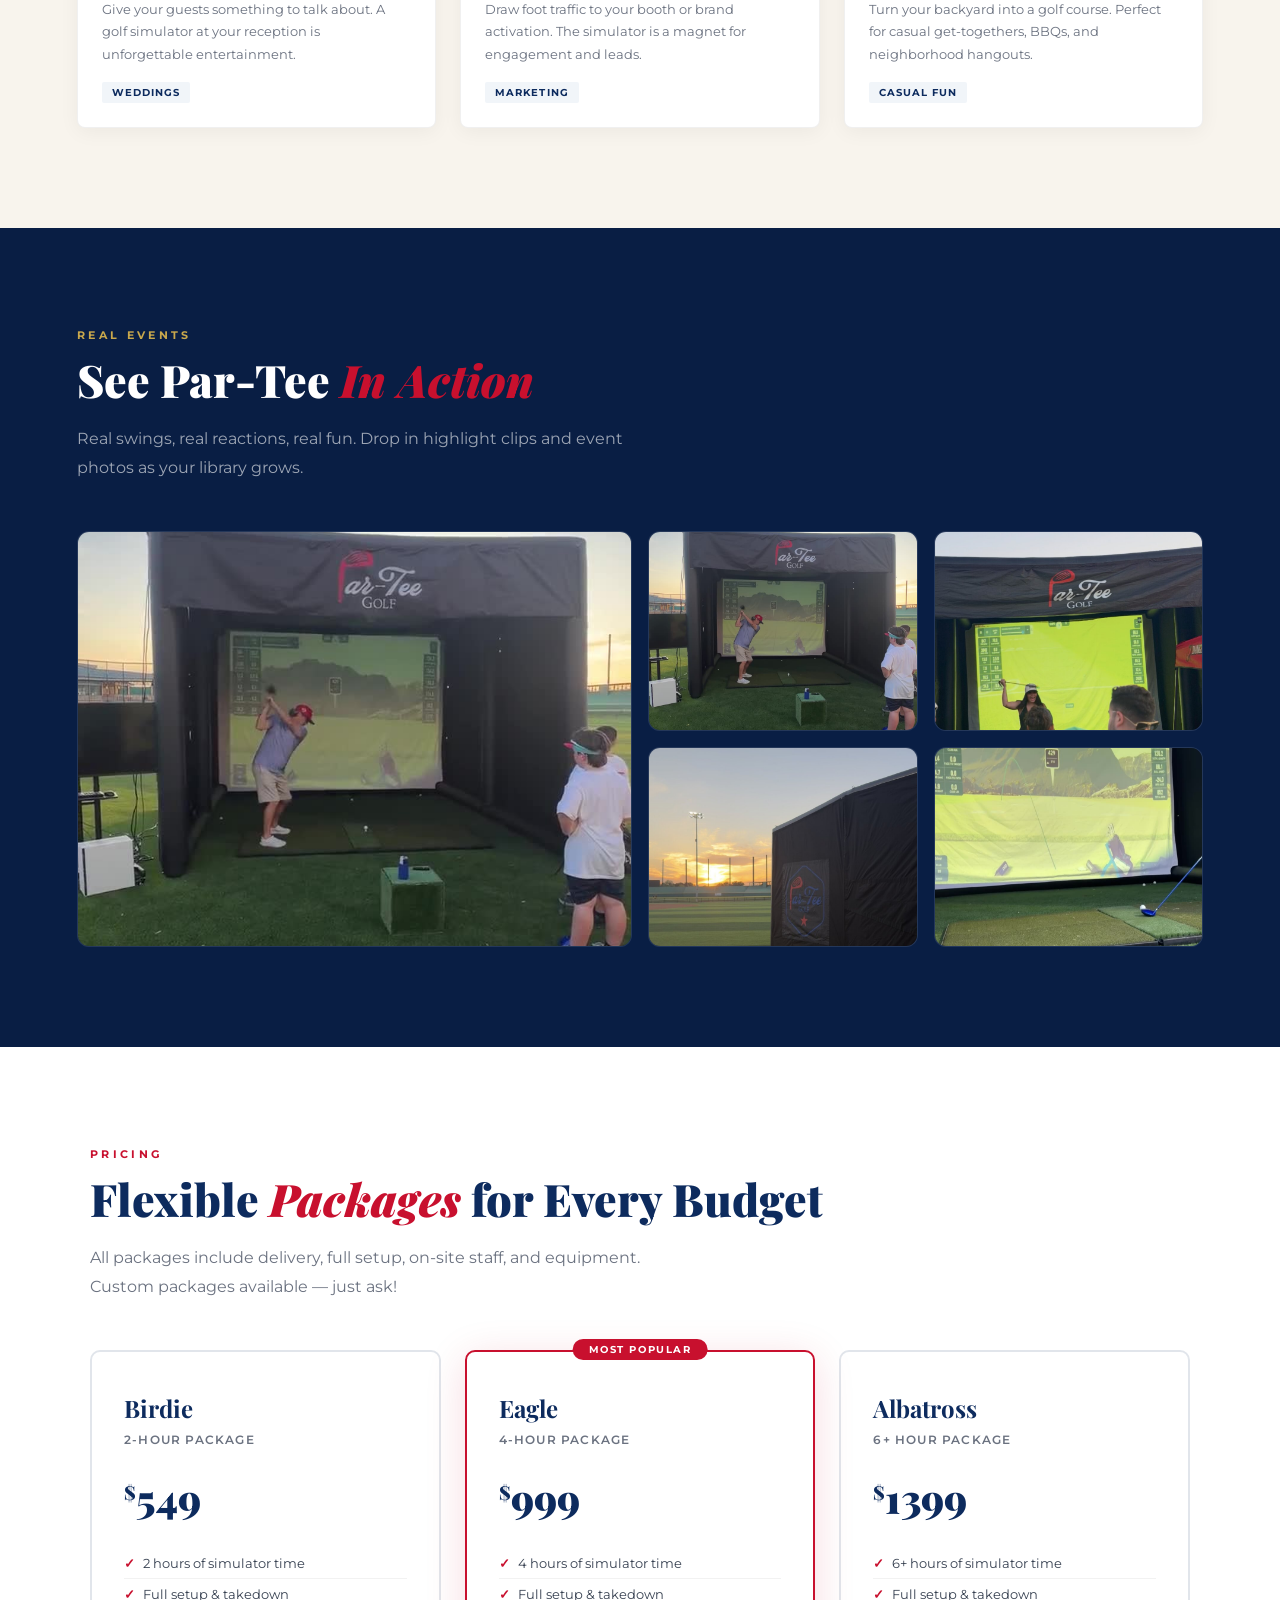
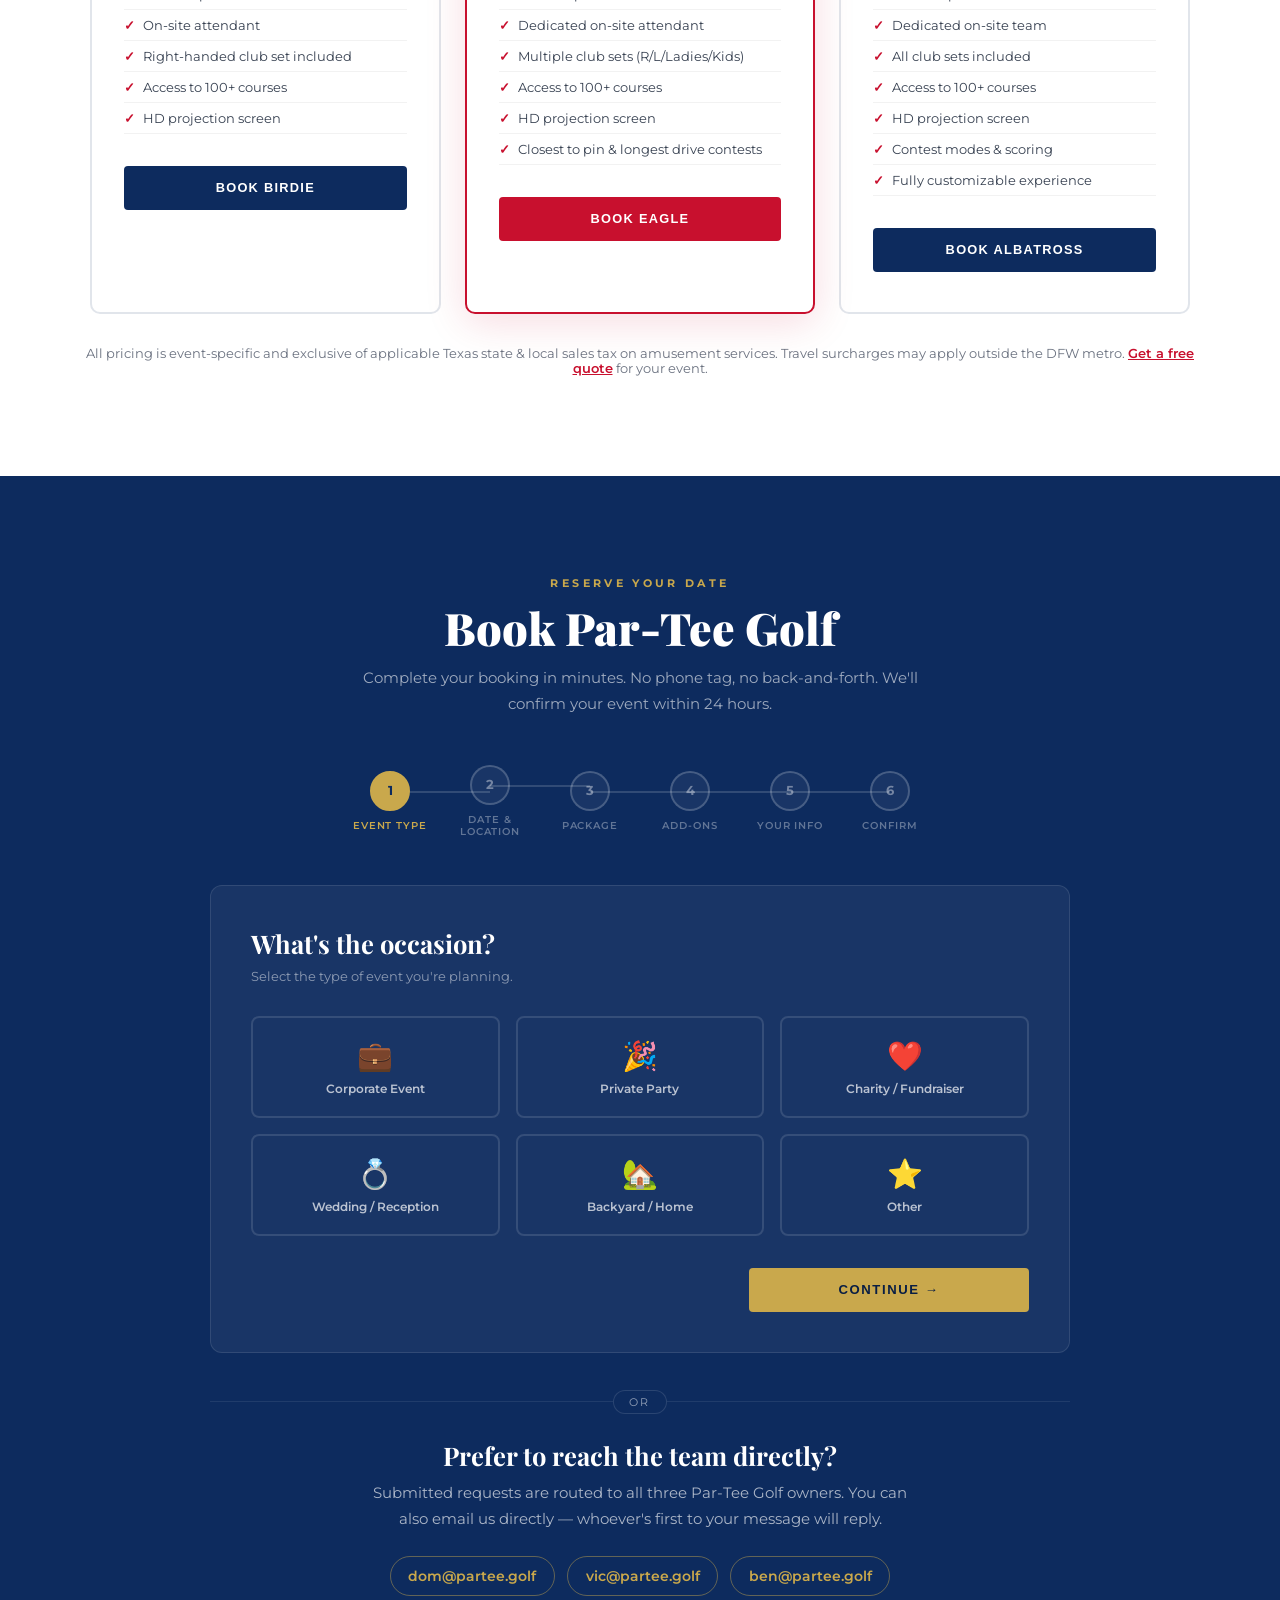
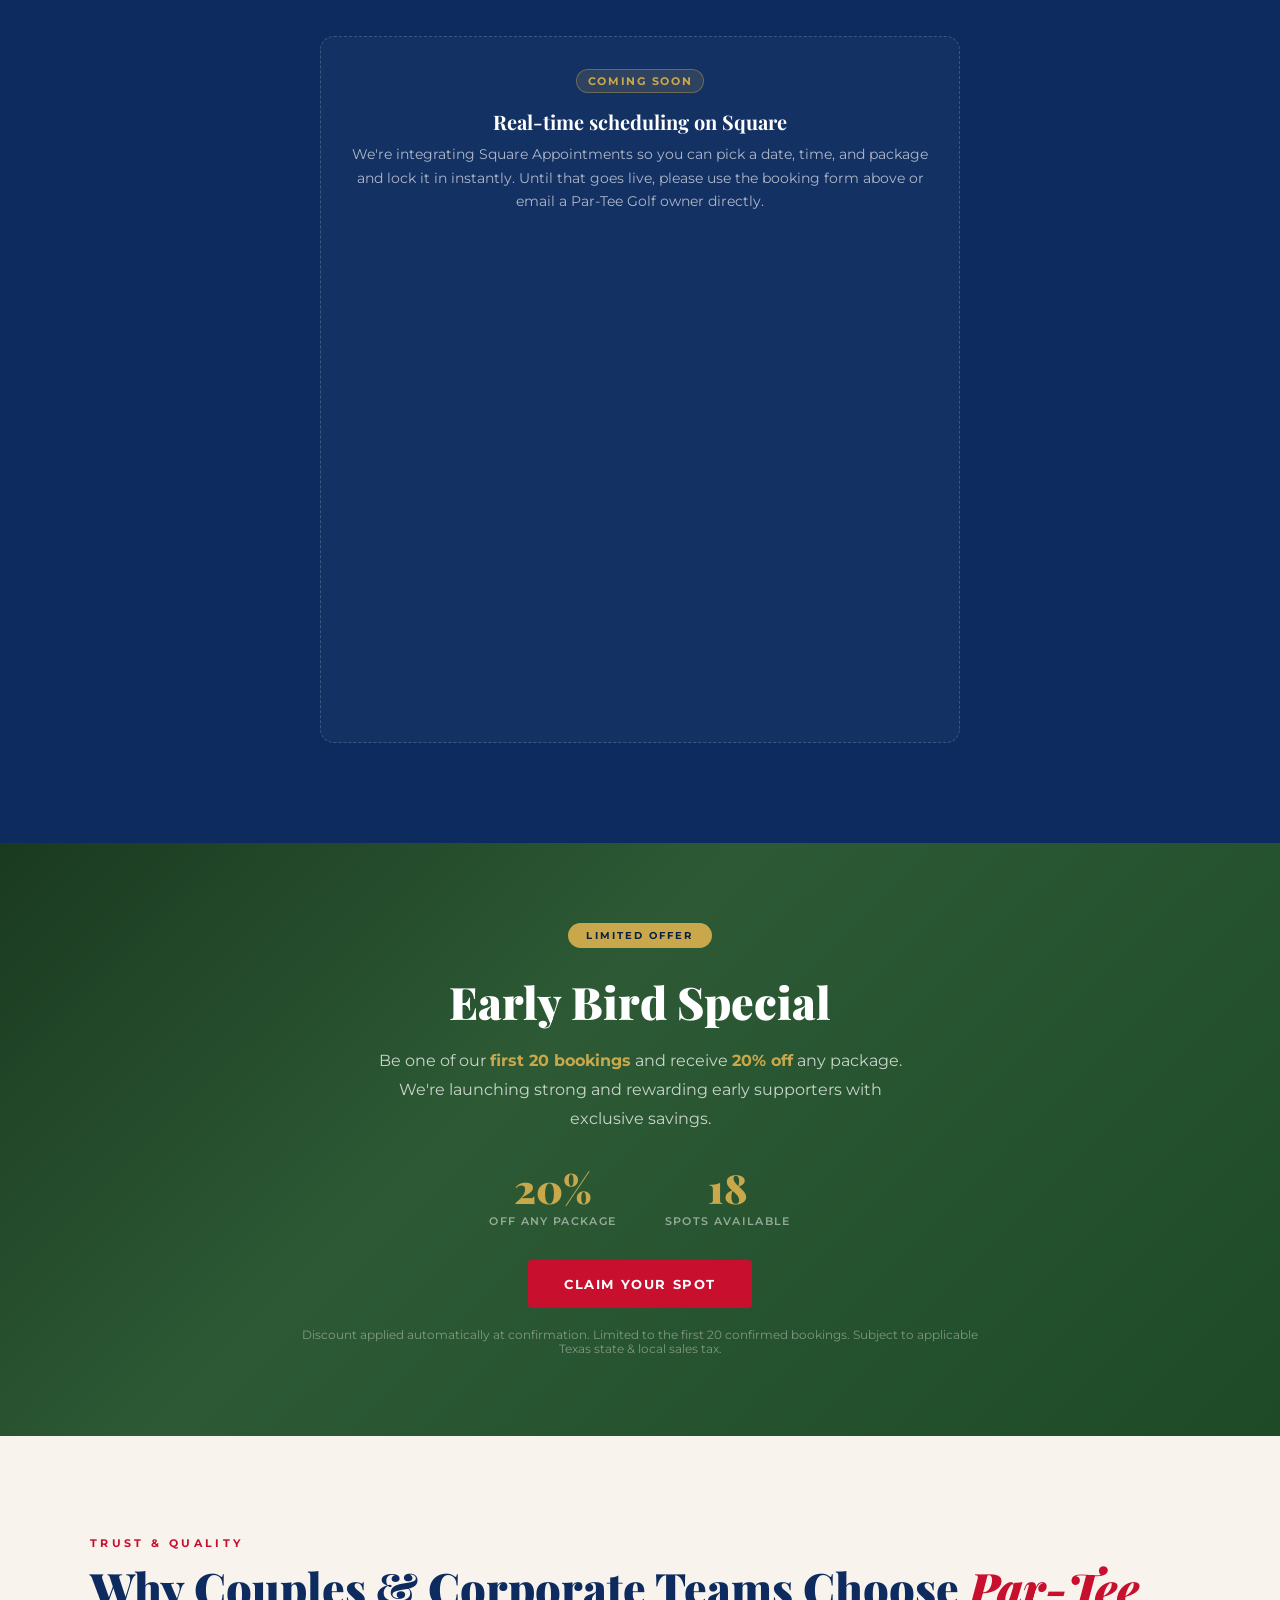
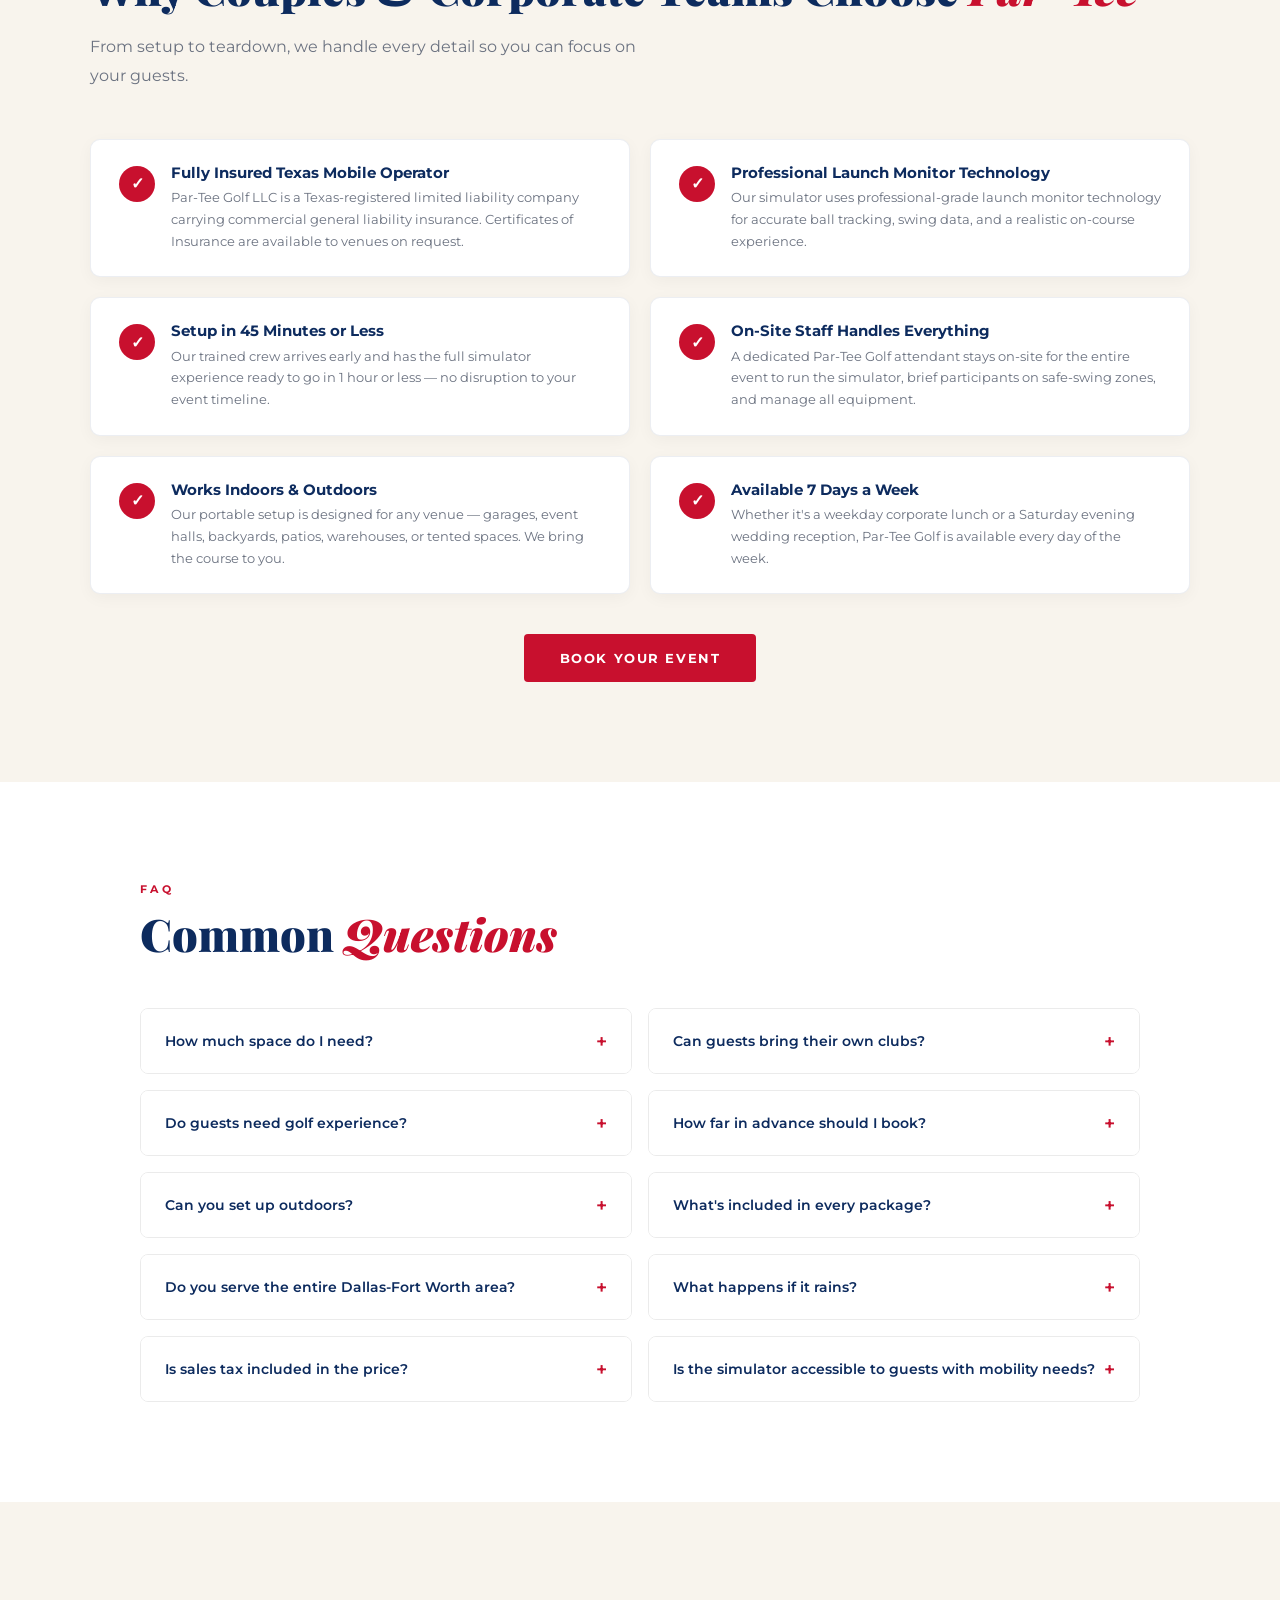
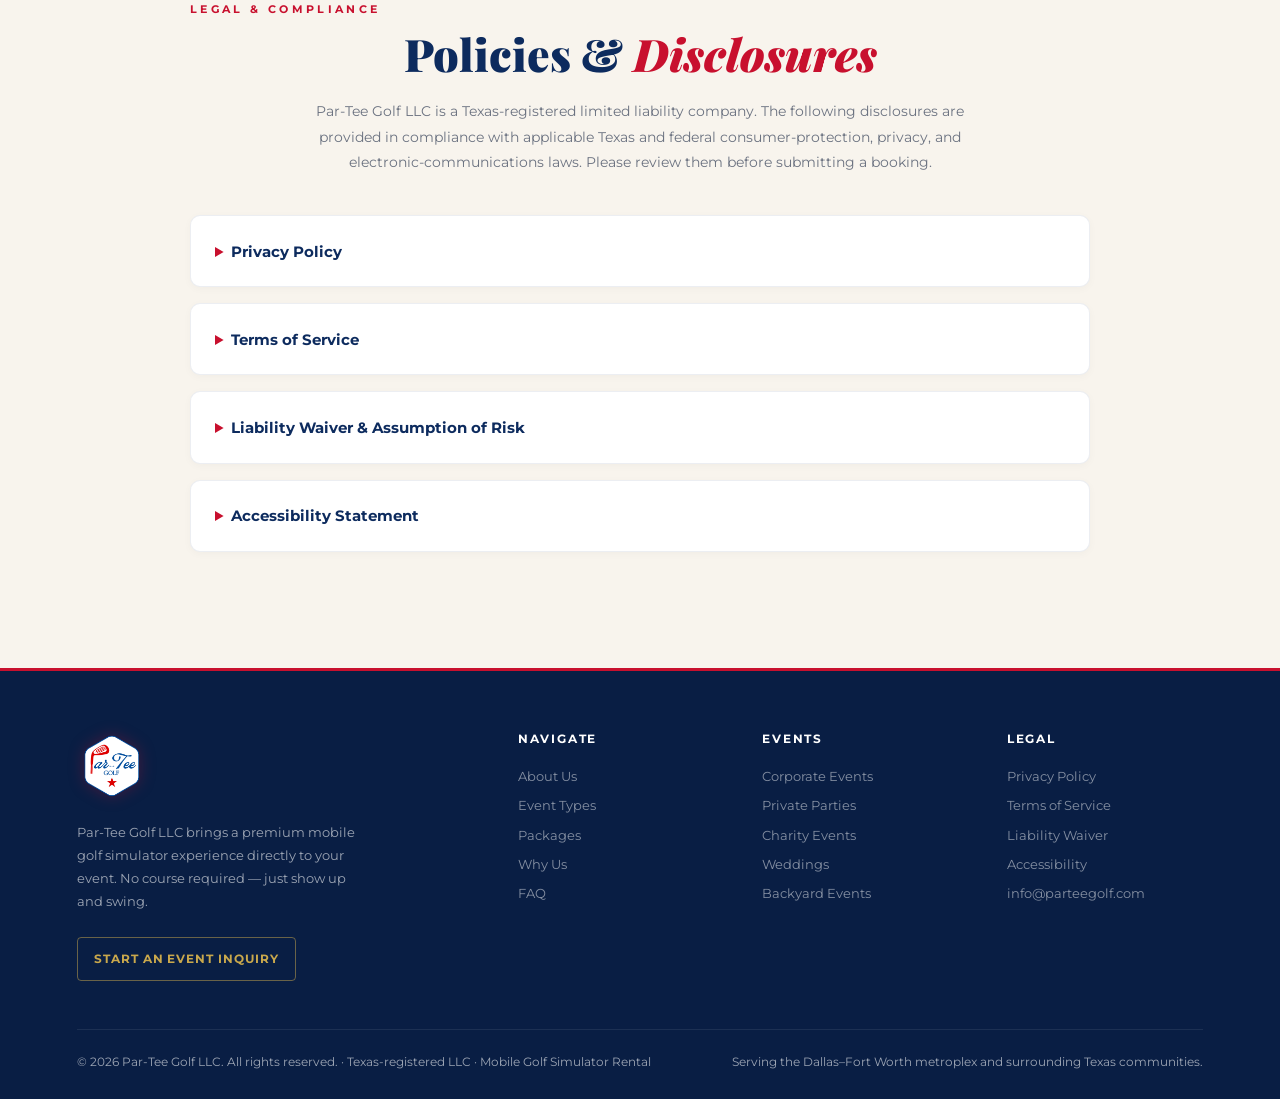
==== commit 8d7adcef: "Optimizing marketing for efficiency and effectiveness (6ab14361bdee6710777755d2)" ====
--- a/index.html
+++ b/index.html
@@ -10,9 +10,18 @@
 <meta name="apple-mobile-web-app-status-bar-style" content="black-translucent">
 <meta name="apple-mobile-web-app-title" content="Par-Tee Golf">
 <meta name="mobile-web-app-capable" content="yes">
-<meta name="description" content="Par-Tee Golf LLC — Texas-based mobile golf simulator rentals for corporate events, weddings, charity tournaments, and private parties. Fully insured, on-site staff, 100+ courses.">
+<meta name="description" content="Rent a staffed mobile golf simulator in Dallas–Fort Worth from $549. Delivery, setup and teardown for corporate events, weddings, fundraisers and parties.">
 <meta name="robots" content="index,follow">
 <title>Par-Tee Golf | Texas Mobile Golf Simulator Rental</title>
+<meta property="og:type" content="website"><meta property="og:site_name" content="Par-Tee Golf">
+<meta property="og:title" content="Mobile Golf Simulator Rentals in Dallas–Fort Worth">
+<meta property="og:description" content="A staffed, fully insured golf simulator experience delivered to corporate events, weddings, fundraisers, and private parties across DFW.">
+<meta property="og:url" content="https://partee.golf/"><meta property="og:image" content="https://partee.golf/hero-poster.jpg">
+<meta property="og:image:alt" content="Par-Tee Golf mobile simulator ready for an event">
+<meta property="og:image:width" content="1200"><meta property="og:image:height" content="630">
+<meta name="twitter:card" content="summary_large_image"><meta name="twitter:title" content="Par-Tee Golf | Mobile Golf Simulator Rentals">
+<meta name="twitter:description" content="We bring a staffed golf simulator to events across Dallas–Fort Worth.">
+<meta name="twitter:image" content="https://partee.golf/hero-poster.jpg">
 <link rel="icon" href="/favicon.ico" sizes="any">
 <link rel="icon" type="image/png" sizes="32x32" href="/favicon-32x32.png">
 <link rel="icon" type="image/png" sizes="16x16" href="/favicon-16x16.png">
@@ -21,8 +30,10 @@
 <link rel="preconnect" href="https://fonts.googleapis.com">
 <link rel="preconnect" href="https://fonts.gstatic.com" crossorigin>
 <link href="https://fonts.googleapis.com/css2?family=Playfair+Display:wght@700;900&family=Libre+Baskerville:ital,wght@0,400;0,700;1,400&family=Montserrat:wght@400;500;600;700&display=swap" rel="stylesheet">
-<link rel="stylesheet" href="styles.css?v=20260721">
+<link rel="stylesheet" href="styles.css?v=20260921">
 <script src="boot.js?v=20260501"></script>
+<script type="application/ld+json">{"@context":"https://schema.org","@type":"LocalBusiness","@id":"https://partee.golf/#business","name":"Par-Tee Golf LLC","url":"https://partee.golf/","logo":"https://partee.golf/logo.png","image":"https://partee.golf/hero-poster.jpg","email":"info@parteegolf.com","description":"Staffed mobile golf simulator rentals for events across the Dallas–Fort Worth metroplex.","priceRange":"$549–$1399+","areaServed":[{"@type":"City","name":"Dallas"},{"@type":"City","name":"Fort Worth"},{"@type":"AdministrativeArea","name":"Dallas–Fort Worth metroplex"}],"hasOfferCatalog":{"@type":"OfferCatalog","name":"Mobile golf simulator packages","itemListElement":[{"@type":"Offer","name":"Birdie — 2 hours","price":"549","priceCurrency":"USD"},{"@type":"Offer","name":"Eagle — 4 hours","price":"999","priceCurrency":"USD"},{"@type":"Offer","name":"Albatross — 6+ hours","price":"1399","priceCurrency":"USD"}]},"knowsAbout":["Corporate events","Wedding entertainment","Fundraisers","Private parties","Golf simulators"]}</script>
+<script type="application/ld+json">{"@context":"https://schema.org","@type":"FAQPage","mainEntity":[{"@type":"Question","name":"How much space does a mobile golf simulator need?","acceptedAnswer":{"@type":"Answer","text":"Approximately 15 by 18 feet of clear space, a minimum 10-foot ceiling, and a standard 120V outlet."}},{"@type":"Question","name":"Can the golf simulator be set up outdoors?","acceptedAnswer":{"@type":"Answer","text":"Yes. Outdoor setups work well with shade or a tent for screen visibility, subject to safe weather conditions."}},{"@type":"Question","name":"What is included in every rental package?","acceptedAnswer":{"@type":"Answer","text":"Delivery, setup and teardown, an on-site attendant, a right-handed club set, HD projection, and access to more than 100 courses."}},{"@type":"Question","name":"Where does Par-Tee Golf provide rentals?","acceptedAnswer":{"@type":"Answer","text":"Dallas, Fort Worth, and the greater DFW metroplex. Travel fees may apply beyond a 50-mile radius."}}]}</script>
 </head>
 <body>
 
@@ -74,7 +85,7 @@
   <div class="hero-content">
     <div class="hero-eyebrow"><span>&#9971;</span> Mobile Golf Simulator</div>
     <h1>Bring the <em>Course</em> to Your Event</h1>
-    <p class="hero-sub">Par-Tee Golf delivers a premium mobile golf simulator experience directly to your venue. Corporate events, parties, weddings — no course required.</p>
+    <p class="hero-sub">A fully staffed golf experience delivered anywhere in DFW—from $549. We handle setup, play, and teardown so your guests simply step up and swing.</p>
     <div class="hero-btns">
       <a href="#booking" class="btn-primary">Book Your Event</a>
       <a href="#how" class="btn-outline">How It Works</a>
@@ -86,6 +97,27 @@
     </div>
   </div>
 </section>
+
+<section class="service-area" aria-labelledby="serviceAreaTitle">
+  <div class="service-area-copy">
+    <div class="section-eyebrow">Dallas–Fort Worth Service Area</div>
+    <h2 id="serviceAreaTitle">One memorable attraction. <em>Zero venue hassle.</em></h2>
+    <p>We bring the simulator to offices, event venues, homes, tournament sites, and brand activations across DFW. Every quote identifies delivery and any travel charge before you commit.</p>
+  </div>
+  <div class="service-area-points" aria-label="Rental essentials">
+    <div><strong>From $549</strong><span>Clear package pricing</span></div>
+    <div><strong>15 × 18 ft</strong><span>Typical clear space needed</span></div>
+    <div><strong>120V outlet</strong><span>Simple venue requirement</span></div>
+    <div><strong>Indoor or outdoor</strong><span>Weather-safe setups</span></div>
+  </div>
+</section>
+
+<aside class="trust-ribbon" aria-label="Service assurances">
+  <div><strong>Fully insured</strong><span>COI available for venues</span></div>
+  <div><strong>DFW-wide delivery</strong><span>Travel disclosed in your quote</span></div>
+  <div><strong>Staffed start to finish</strong><span>Setup, play, and teardown handled</span></div>
+  <div><strong>No payment today</strong><span>Request a date with no obligation</span></div>
+</aside>
 
 <!-- ABOUT -->
 <section class="about" id="about">
@@ -322,6 +354,13 @@
       <input type="hidden" name="addons" id="addonsHidden">
       <input type="hidden" name="eventDate" id="eventDateHidden">
       <input type="hidden" name="eventTime" id="eventTimeHidden">
+      <input type="hidden" name="utmSource" id="utmSource">
+      <input type="hidden" name="utmMedium" id="utmMedium">
+      <input type="hidden" name="utmCampaign" id="utmCampaign">
+      <input type="hidden" name="utmTerm" id="utmTerm">
+      <input type="hidden" name="utmContent" id="utmContent">
+      <input type="hidden" name="referrer" id="referrer">
+      <input type="hidden" name="landingPage" id="landingPage">
 
       <div id="bookingFormWrap">
 
@@ -742,11 +781,7 @@
     <div class="footer-brand">
       <img src="logo.png" alt="Par-Tee Golf">
       <p>Par-Tee Golf LLC brings a premium mobile golf simulator experience directly to your event. No course required — just show up and swing.</p>
-      <div class="footer-social">
-        <a href="#" class="social-btn" rel="noopener noreferrer" title="Instagram" aria-label="Instagram">IG</a>
-        <a href="#" class="social-btn" rel="noopener noreferrer" title="Facebook" aria-label="Facebook">FB</a>
-        <a href="#" class="social-btn" rel="noopener noreferrer" title="TikTok" aria-label="TikTok">TK</a>
-      </div>
+      <a href="mailto:info@parteegolf.com?subject=Par-Tee%20Golf%20Event%20Inquiry" class="footer-contact" data-conversion="email">Start an event inquiry</a>
     </div>
     <div class="footer-col"><h4>Navigate</h4><ul><li><a href="#about">About Us</a></li><li><a href="#services">Event Types</a></li><li><a href="#packages">Packages</a></li><li><a href="#whychoose">Why Us</a></li><li><a href="#faq">FAQ</a></li></ul></div>
     <div class="footer-col"><h4>Events</h4><ul><li><a href="#booking">Corporate Events</a></li><li><a href="#booking">Private Parties</a></li><li><a href="#booking">Charity Events</a></li><li><a href="#booking">Weddings</a></li><li><a href="#booking">Backyard Events</a></li></ul></div>
@@ -758,8 +793,11 @@
   </div>
 </footer>
 
-<a href="#booking" class="float-book" aria-label="Book Now">&#9971; Book Now</a>
-
-<script src="app.js?v=20260721" defer></script>
+<div class="mobile-actions" aria-label="Quick contact options">
+  <a href="mailto:info@parteegolf.com?subject=Par-Tee%20Golf%20Event%20Inquiry" class="mobile-email" data-conversion="email">Email Us</a>
+  <a href="#booking" class="float-book" data-conversion="quote">Get a Free Quote</a>
+</div>
+
+<script src="app.js?v=20260921" defer></script>
 </body>
 </html>
--- a/styles.css
+++ b/styles.css
@@ -53,6 +53,21 @@
 }
 img, video { max-width: 100%; height: auto; }
 video { background: #000; }
+
+.trust-ribbon { position: relative; z-index: 3; display: grid; grid-template-columns: repeat(4,minmax(0,1fr)); gap: 1px; padding: 0 6%; background: var(--gold); color: white; }
+.trust-ribbon div { padding: 1.15rem 1.25rem; background: var(--navy-dark); text-align: center; }
+.trust-ribbon strong { display: block; color: white; font-family: 'Libre Baskerville',serif; font-size: .92rem; }
+.trust-ribbon span { display: block; margin-top: .3rem; color: rgba(255,255,255,.64); font-size: .7rem; line-height: 1.4; }
+.service-area { display: grid; grid-template-columns: minmax(0,.9fr) minmax(520px,1.1fr); gap: clamp(2rem,6vw,6rem); align-items: center; padding-top: 74px; padding-bottom: 74px; background: white; }
+.service-area-copy h2 { max-width: 620px; font-family: 'Playfair Display',serif; font-size: clamp(2rem,4vw,3.2rem); line-height: 1.08; color: var(--navy); }
+.service-area-copy h2 em { color: var(--red); }
+.service-area-copy p { max-width: 620px; margin-top: 1.25rem; color: var(--gray); line-height: 1.8; }
+.service-area-points { display: grid; grid-template-columns: repeat(2,minmax(0,1fr)); border: 1px solid rgba(13,43,94,.12); border-radius: 14px; overflow: hidden; box-shadow: 0 18px 50px rgba(9,30,68,.08); }
+.service-area-points div { min-height: 125px; padding: 1.5rem; display: flex; flex-direction: column; justify-content: center; background: var(--cream); border: 1px solid rgba(13,43,94,.08); }
+.service-area-points strong { font-family: 'Libre Baskerville',serif; color: var(--navy); font-size: 1.05rem; }
+.service-area-points span { margin-top: .4rem; color: var(--gray); font-size: .75rem; line-height: 1.4; }
+.mobile-actions { display: contents; }
+.mobile-email { display: none; }
 
 /* A11Y: Skip link */
 .skip-link { position: absolute; left: -9999px; top: auto; width: 1px; height: 1px; overflow: hidden; z-index: 9999; }
@@ -394,6 +409,8 @@
 .footer-grid { display: grid; grid-template-columns: 2fr 1fr 1fr 1fr; gap: 3rem; max-width: 1200px; margin: 0 auto 3rem; }
 .footer-brand img { height: 70px; margin-bottom: 1rem; filter: drop-shadow(0 0 8px rgba(200,16,46,.3)); }
 .footer-brand p { font-size: .82rem; line-height: 1.75; max-width: 280px; margin-bottom: 1.5rem; }
+.footer-contact { display: inline-flex; min-height: 44px; align-items: center; padding: .7rem 1rem; border: 1px solid rgba(201,168,76,.5); border-radius: 4px; color: var(--gold); font-size: .75rem; font-weight: 700; letter-spacing: .08em; text-transform: uppercase; text-decoration: none; }
+.footer-contact:hover, .footer-contact:focus-visible { color: white; border-color: var(--gold); }
 .footer-social { display: flex; gap: 12px; }
 .social-btn { width: 36px; height: 36px; border: 1px solid rgba(255,255,255,.2); border-radius: 4px; display: flex; align-items: center; justify-content: center; color: rgba(255,255,255,.5); font-size: .9rem; text-decoration: none; transition: border-color .2s, color .2s; }
 .social-btn:hover { border-color: var(--gold); color: var(--gold); }
@@ -471,6 +488,8 @@
 }
 
 @media (max-width: 900px) {
+  .service-area { grid-template-columns: 1fr; }
+  .trust-ribbon { grid-template-columns: repeat(2,minmax(0,1fr)); padding: 0; }
   .about-grid { grid-template-columns: 1fr; gap: 40px; }
   .steps { grid-template-columns: 1fr 1fr; }
   .services-grid { grid-template-columns: 1fr 1fr; }
@@ -513,6 +532,11 @@
 }
 
 @media (max-width: 600px) {
+  body { padding-bottom: calc(68px + env(safe-area-inset-bottom)); }
+  .trust-ribbon { grid-template-columns: 1fr 1fr; }
+  .trust-ribbon div { padding: .85rem .6rem; }
+  .trust-ribbon strong { font-size: .76rem; }
+  .trust-ribbon span { font-size: .62rem; }
   nav { padding: 0 1rem; }
   section { padding: 70px 5%; }
   .hero-content { padding: 100px 5% 60px; }
@@ -535,7 +559,11 @@
   .prog-dot { width: 28px; height: 28px; font-size: .65rem; }
   .form-nav { flex-direction: column-reverse; }
   .form-nav .btn-back, .form-nav .btn-next, .form-nav .btn-submit { width: 100%; max-width: none; }
-  .float-book { bottom: 16px; right: 16px; padding: 12px 18px; font-size: .75rem; }
+  .service-area-points div { min-height: 108px; padding: 1rem; }
+  .mobile-actions { position: fixed; z-index: 999; left: 0; right: 0; bottom: 0; display: grid; grid-template-columns: .8fr 1.2fr; min-height: 58px; padding-bottom: env(safe-area-inset-bottom); background: var(--navy-dark); box-shadow: 0 -8px 30px rgba(9,30,68,.25); }
+  .mobile-actions a { display: flex; align-items: center; justify-content: center; min-height: 58px; padding: 12px; color: white; text-decoration: none; font-size: .78rem; font-weight: 700; text-transform: uppercase; letter-spacing: .08em; }
+  .mobile-email { border-top: 1px solid rgba(255,255,255,.16); }
+  .float-book { position: static; width: auto; min-height: 58px; border-radius: 0; background: var(--red); box-shadow: none; }
   .about-badge { width: 84px; height: 84px; font-size: 1.5rem; bottom: -12px; right: -12px; }
   .confirm-row { flex-direction: column; gap: 2px; }
   .confirm-row .cr-val { text-align: left; }
@@ -561,7 +589,7 @@
   .hero h1 { font-size: clamp(1.9rem, 8vw, 2.4rem); }
   .hero-sub { font-size: .95rem; }
   .booking-form-wrap { padding: 1.1rem; }
-  .float-book { padding: 10px 14px; font-size: .7rem; }
+  .mobile-actions a { padding: 10px; font-size: .68rem; }
   .stat-num, .earlybird-num { font-size: 1.7rem; }
   .pkg, .why-item, .service-card { padding: 1.25rem; }
 }
@@ -586,7 +614,7 @@
 
 /* Print-friendly: legal/booking pages should still be readable when printed by venue staff */
 @media print {
-  nav, .float-book, .nav-toggle, .booking, .earlybird, .hero-media { display: none !important; }
+  nav, .mobile-actions, .nav-toggle, .booking, .earlybird, .hero-media { display: none !important; }
   body { background: white; color: #000; }
   .legal-block { break-inside: avoid; border: 1px solid #999; }
   details > summary { list-style: none; }
